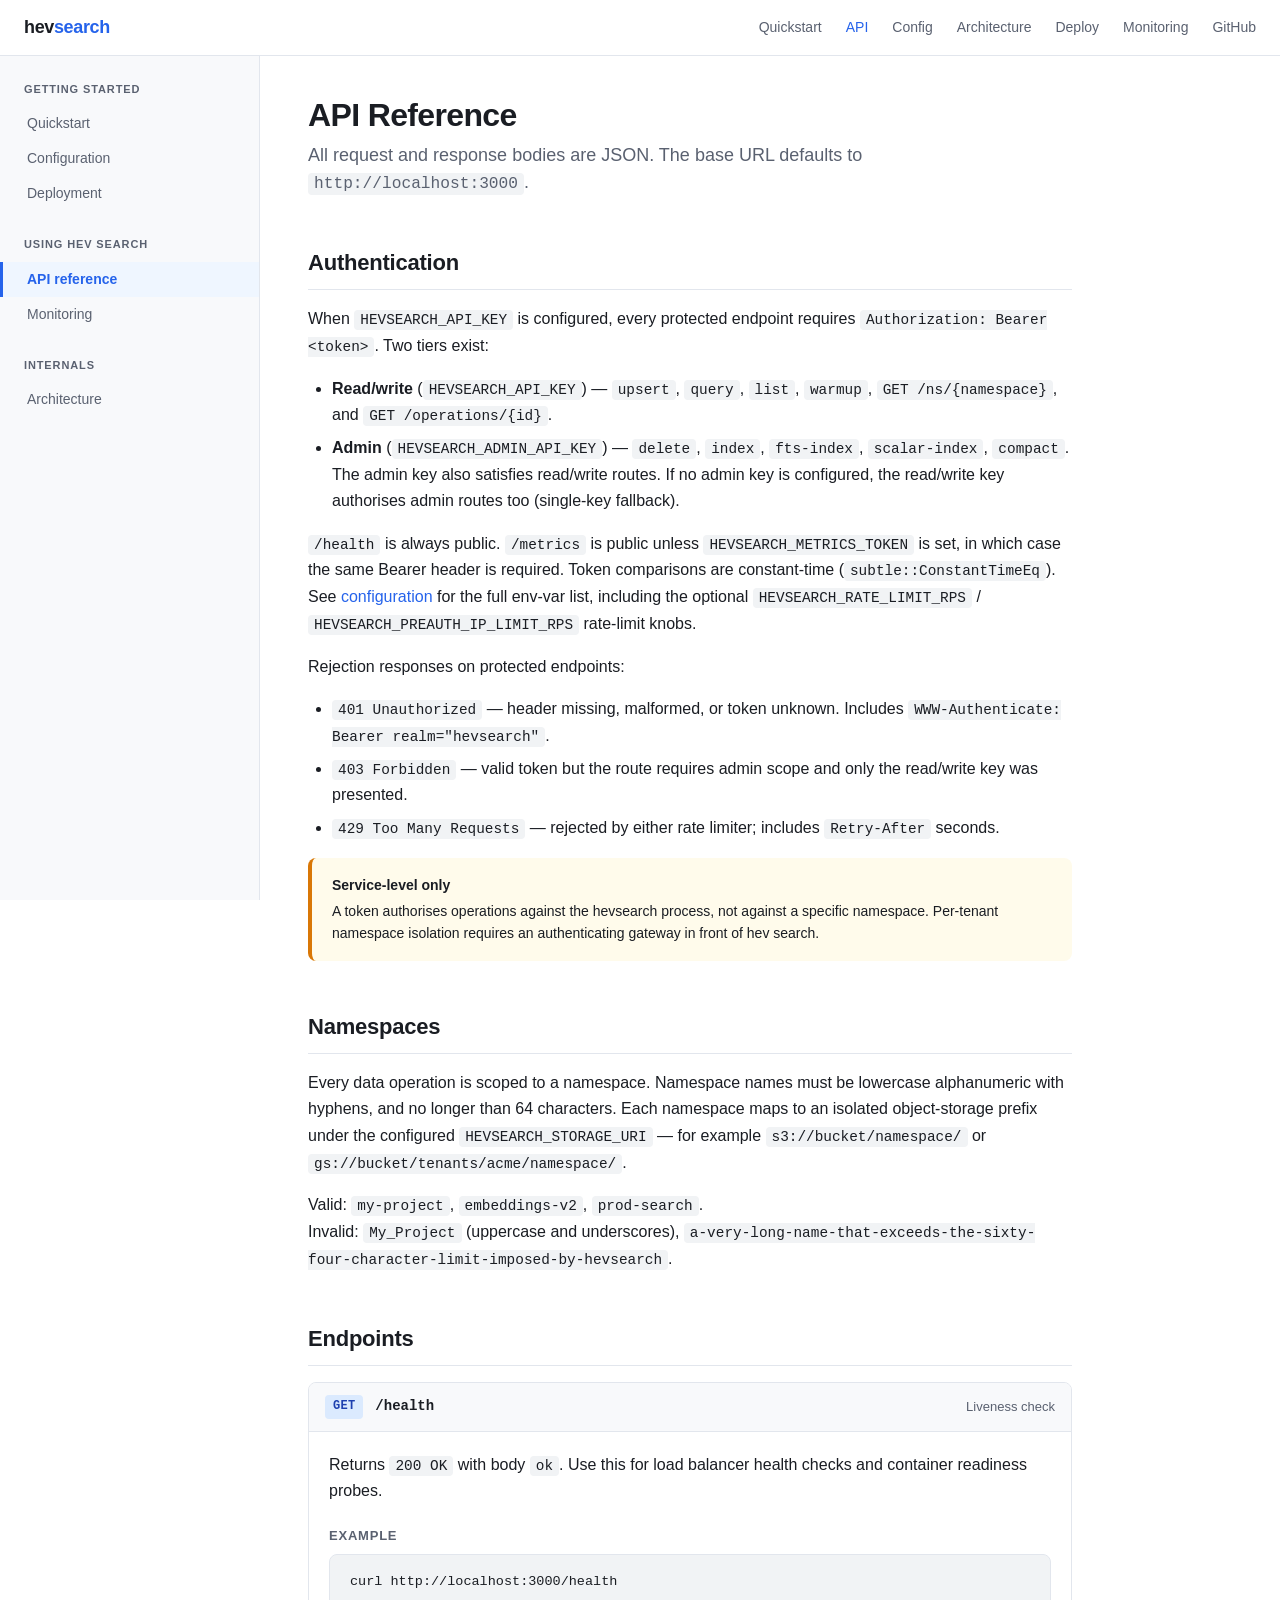
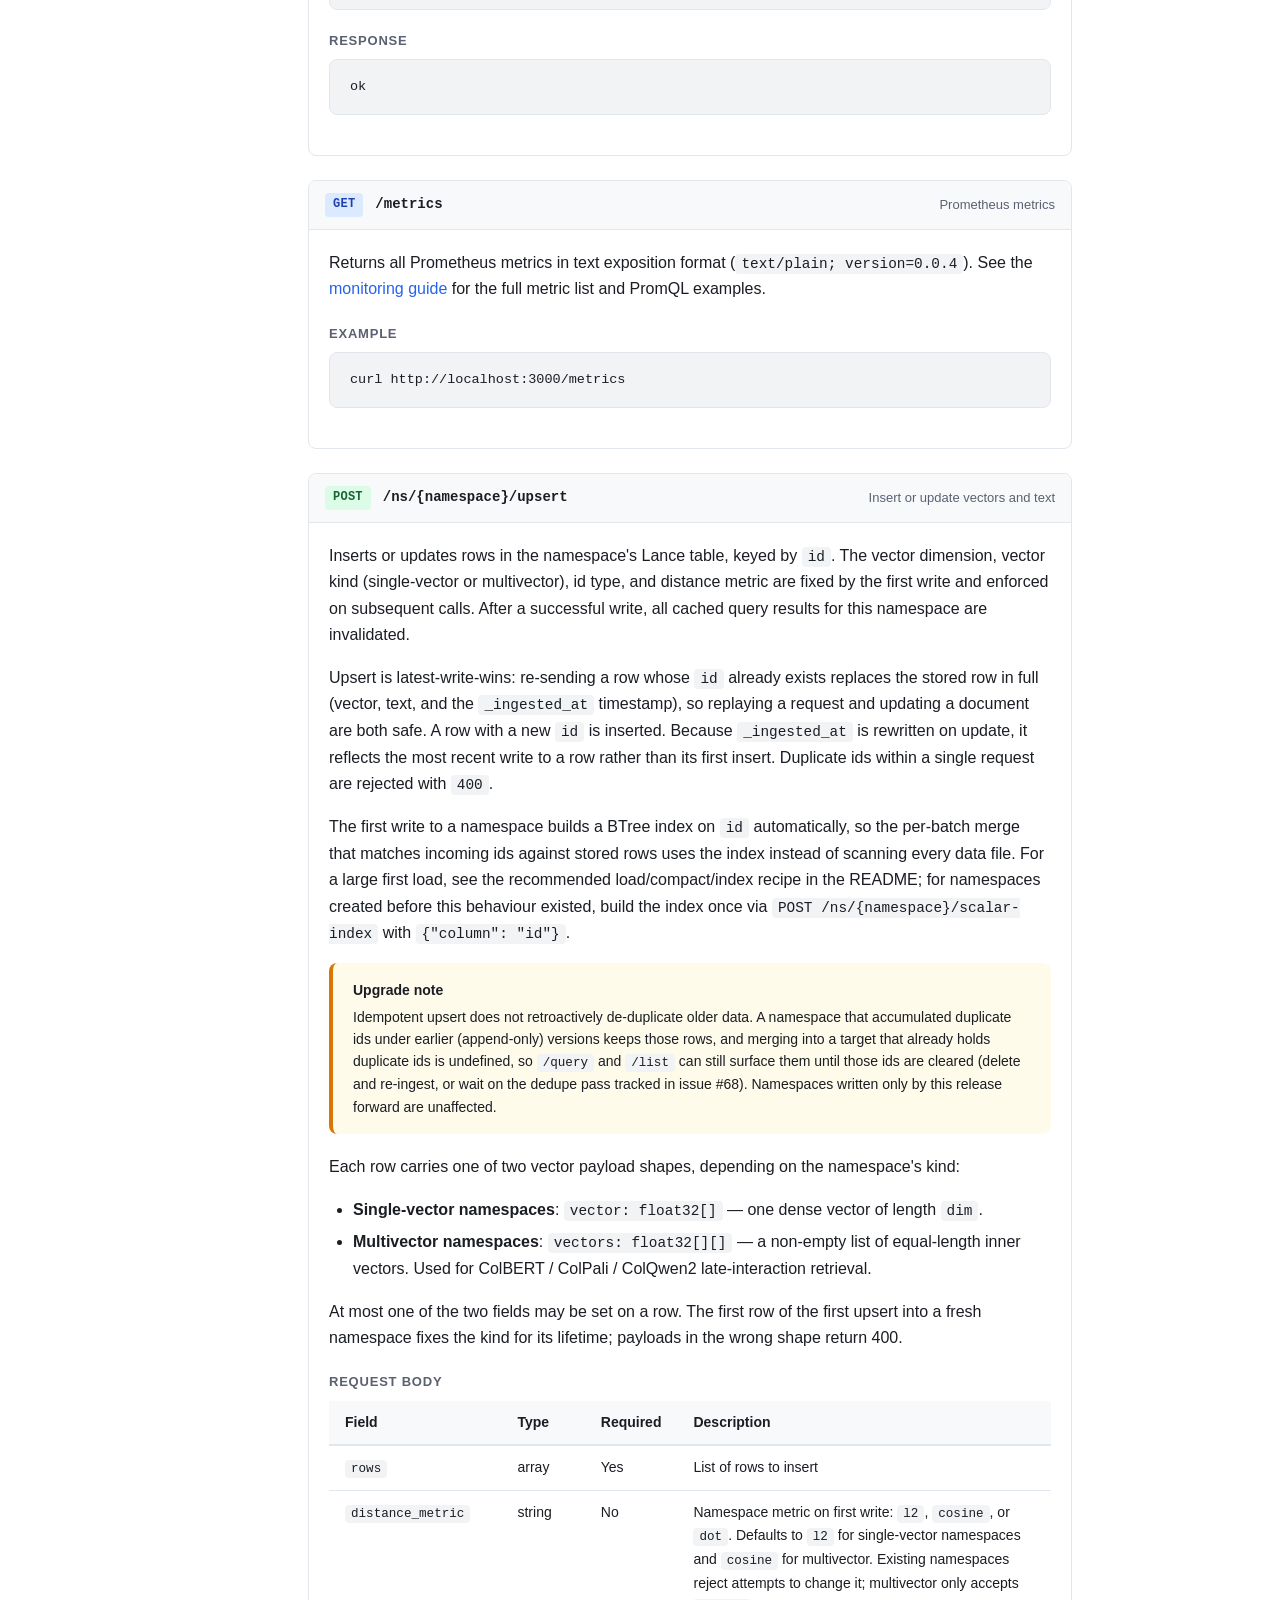
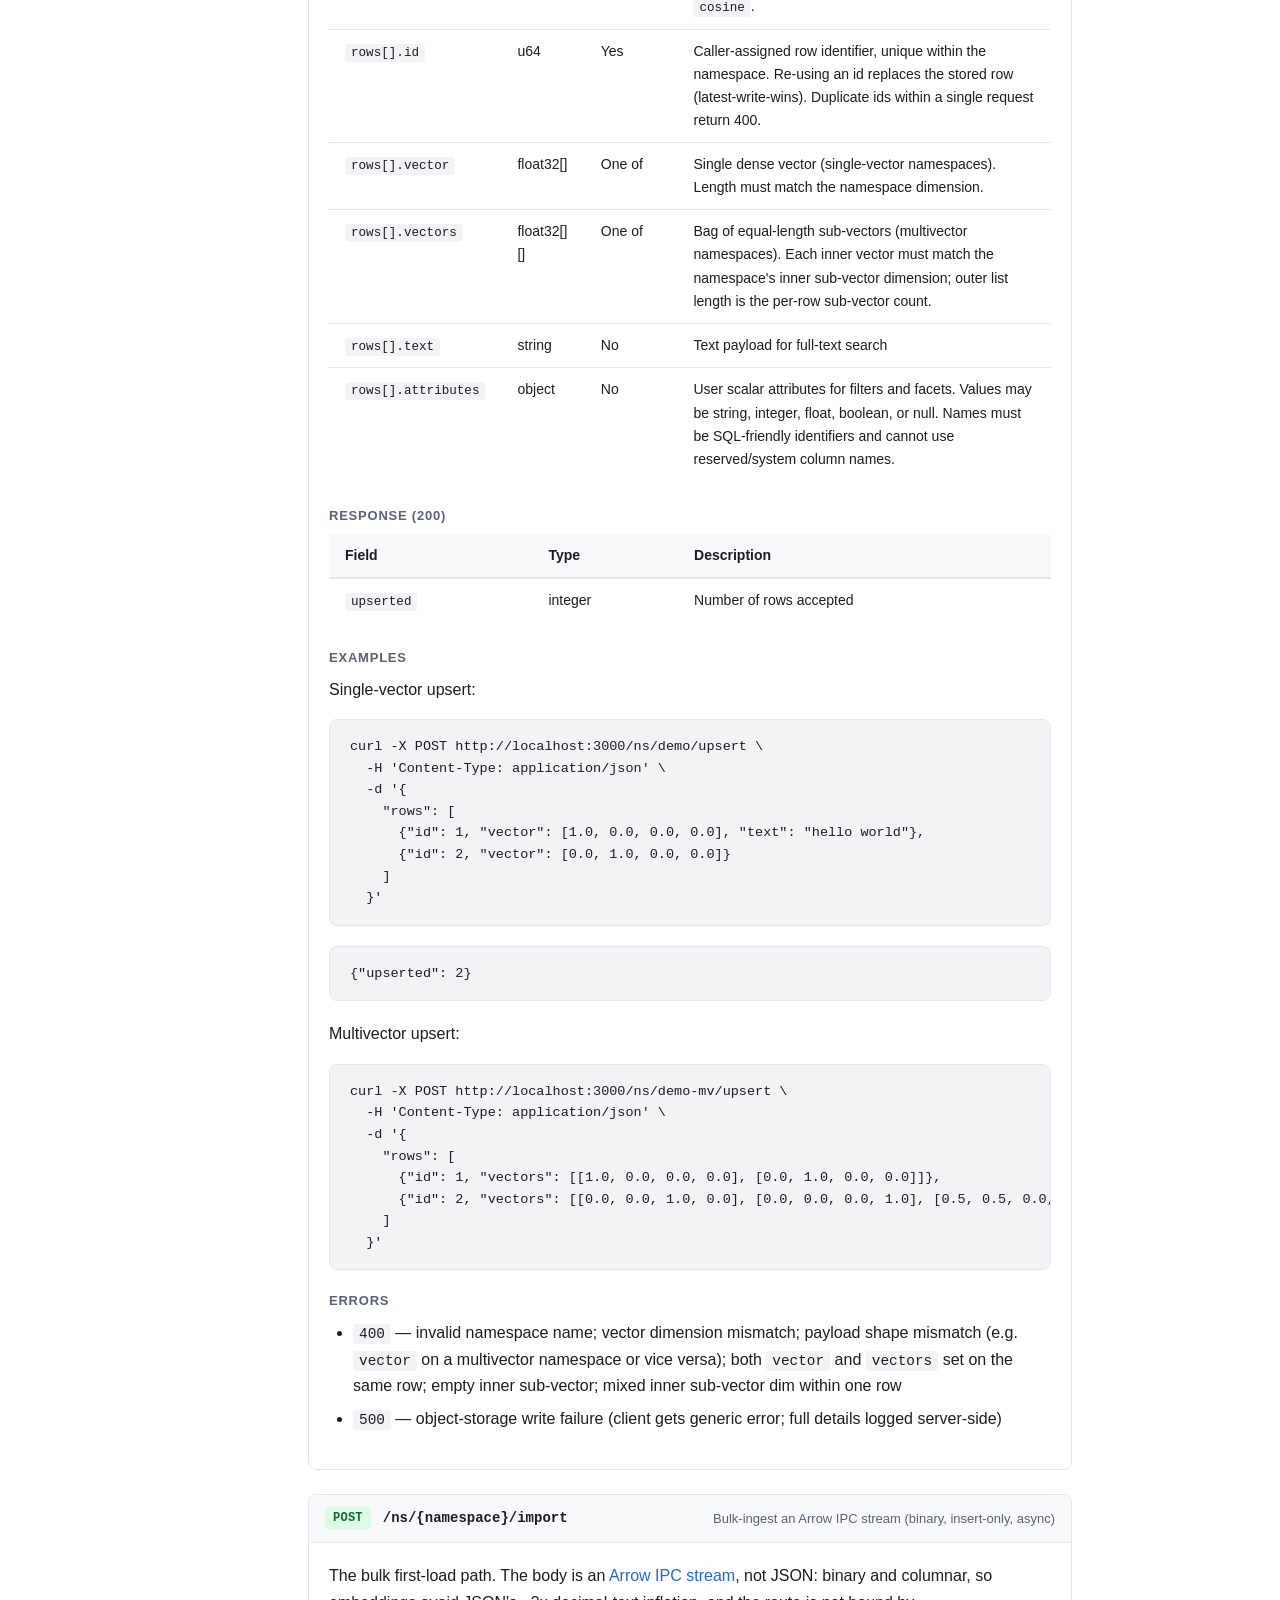
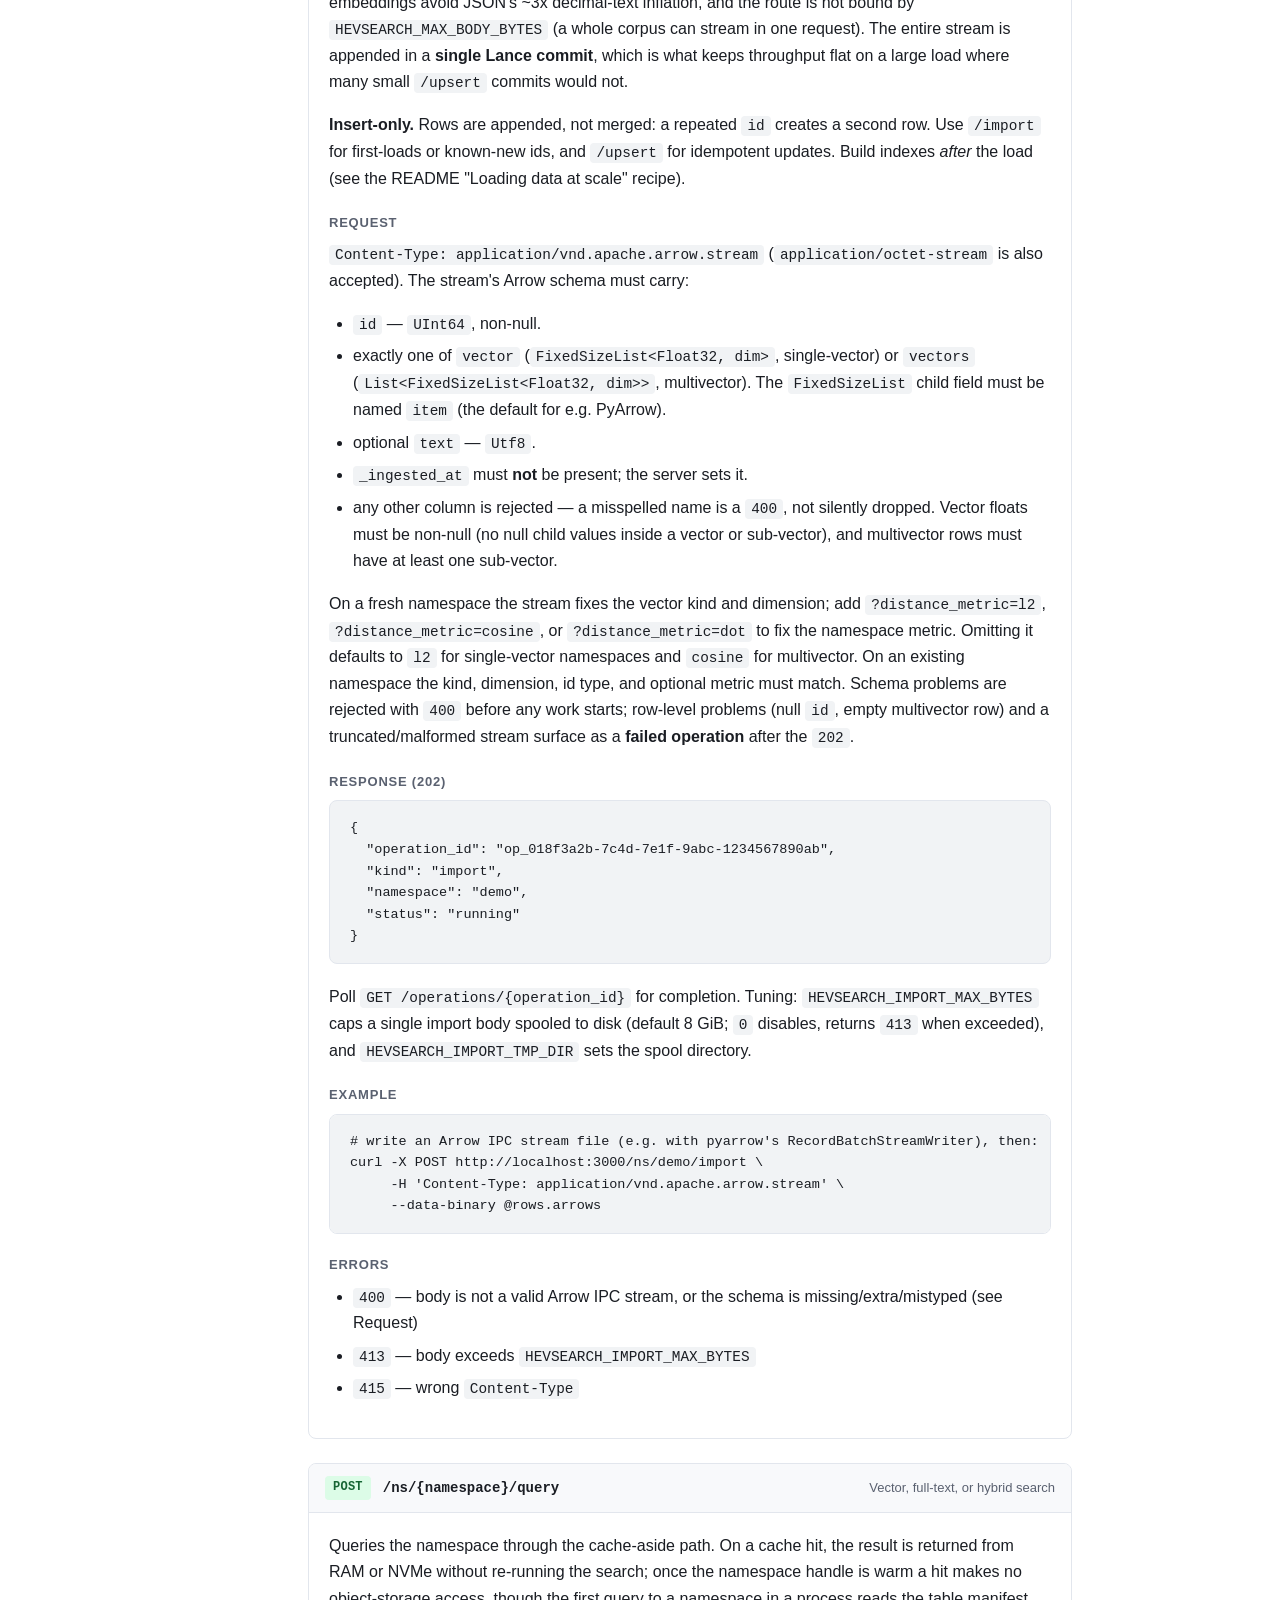
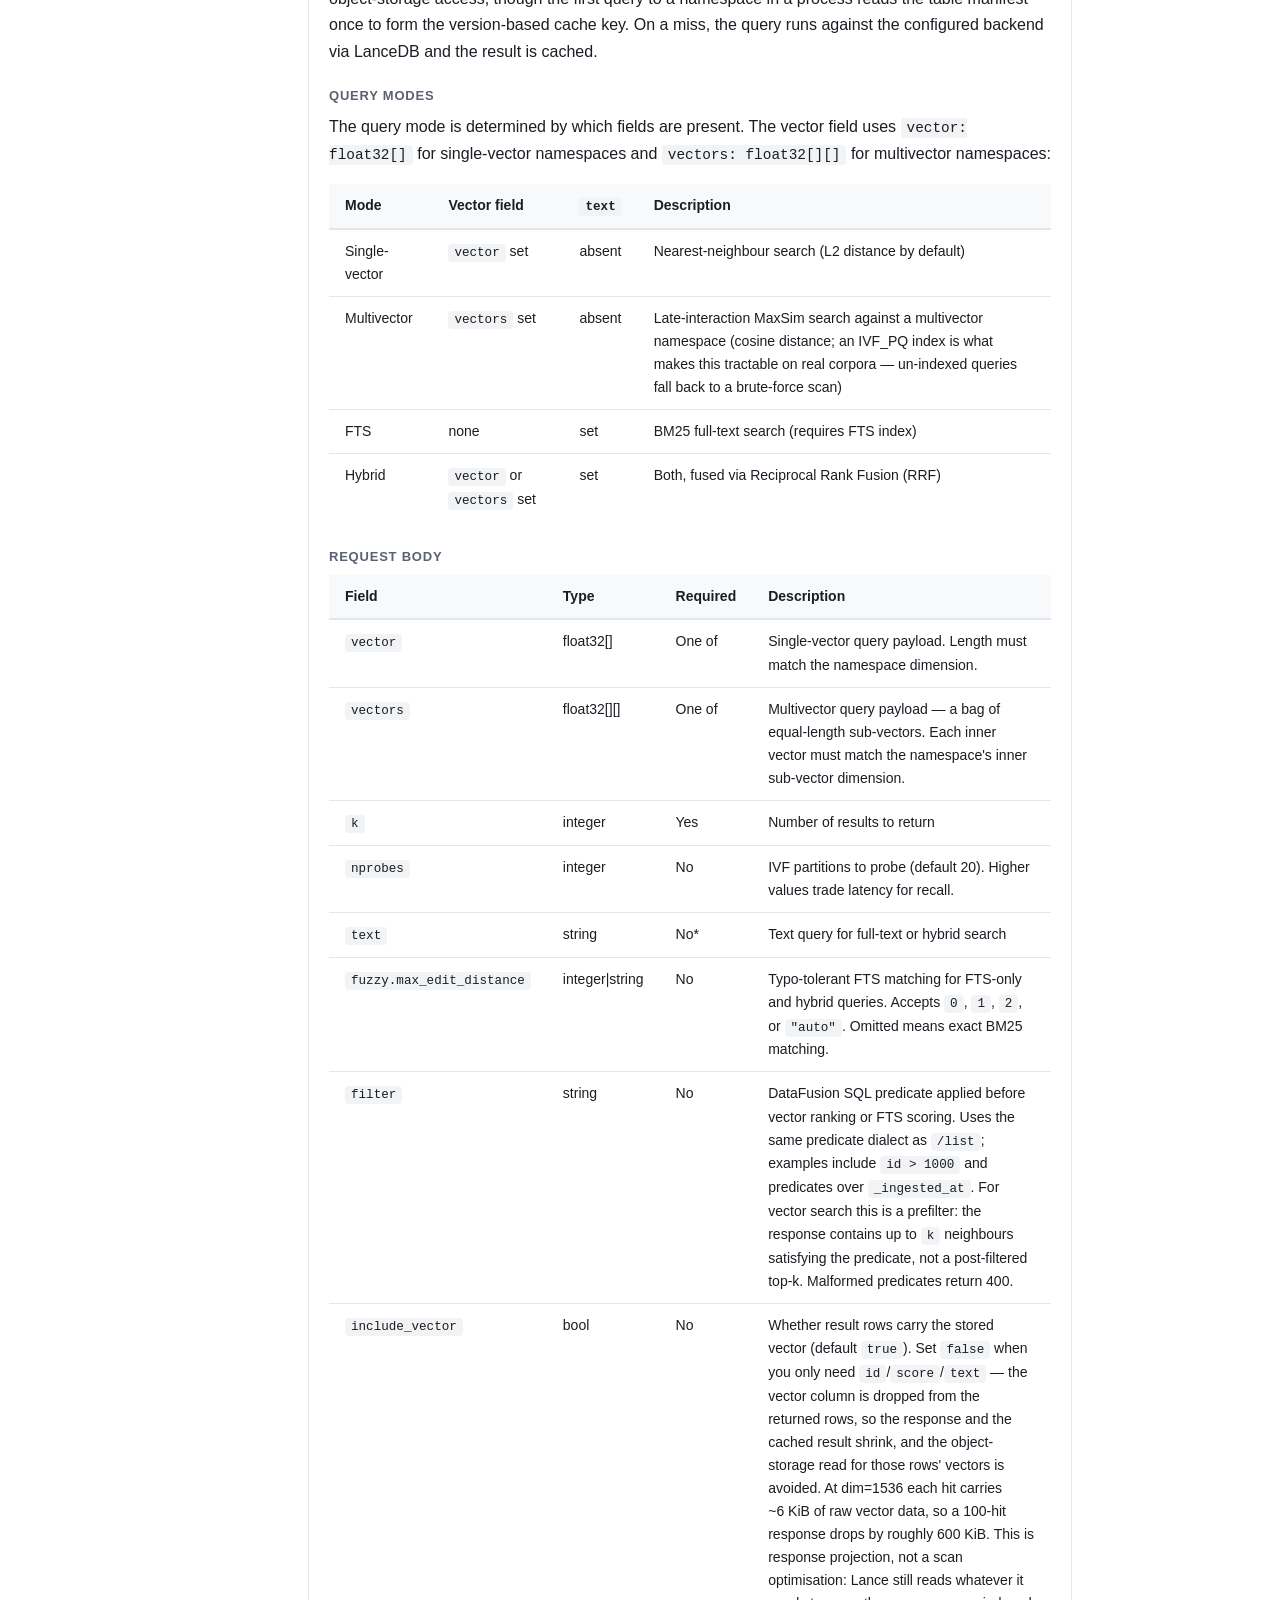
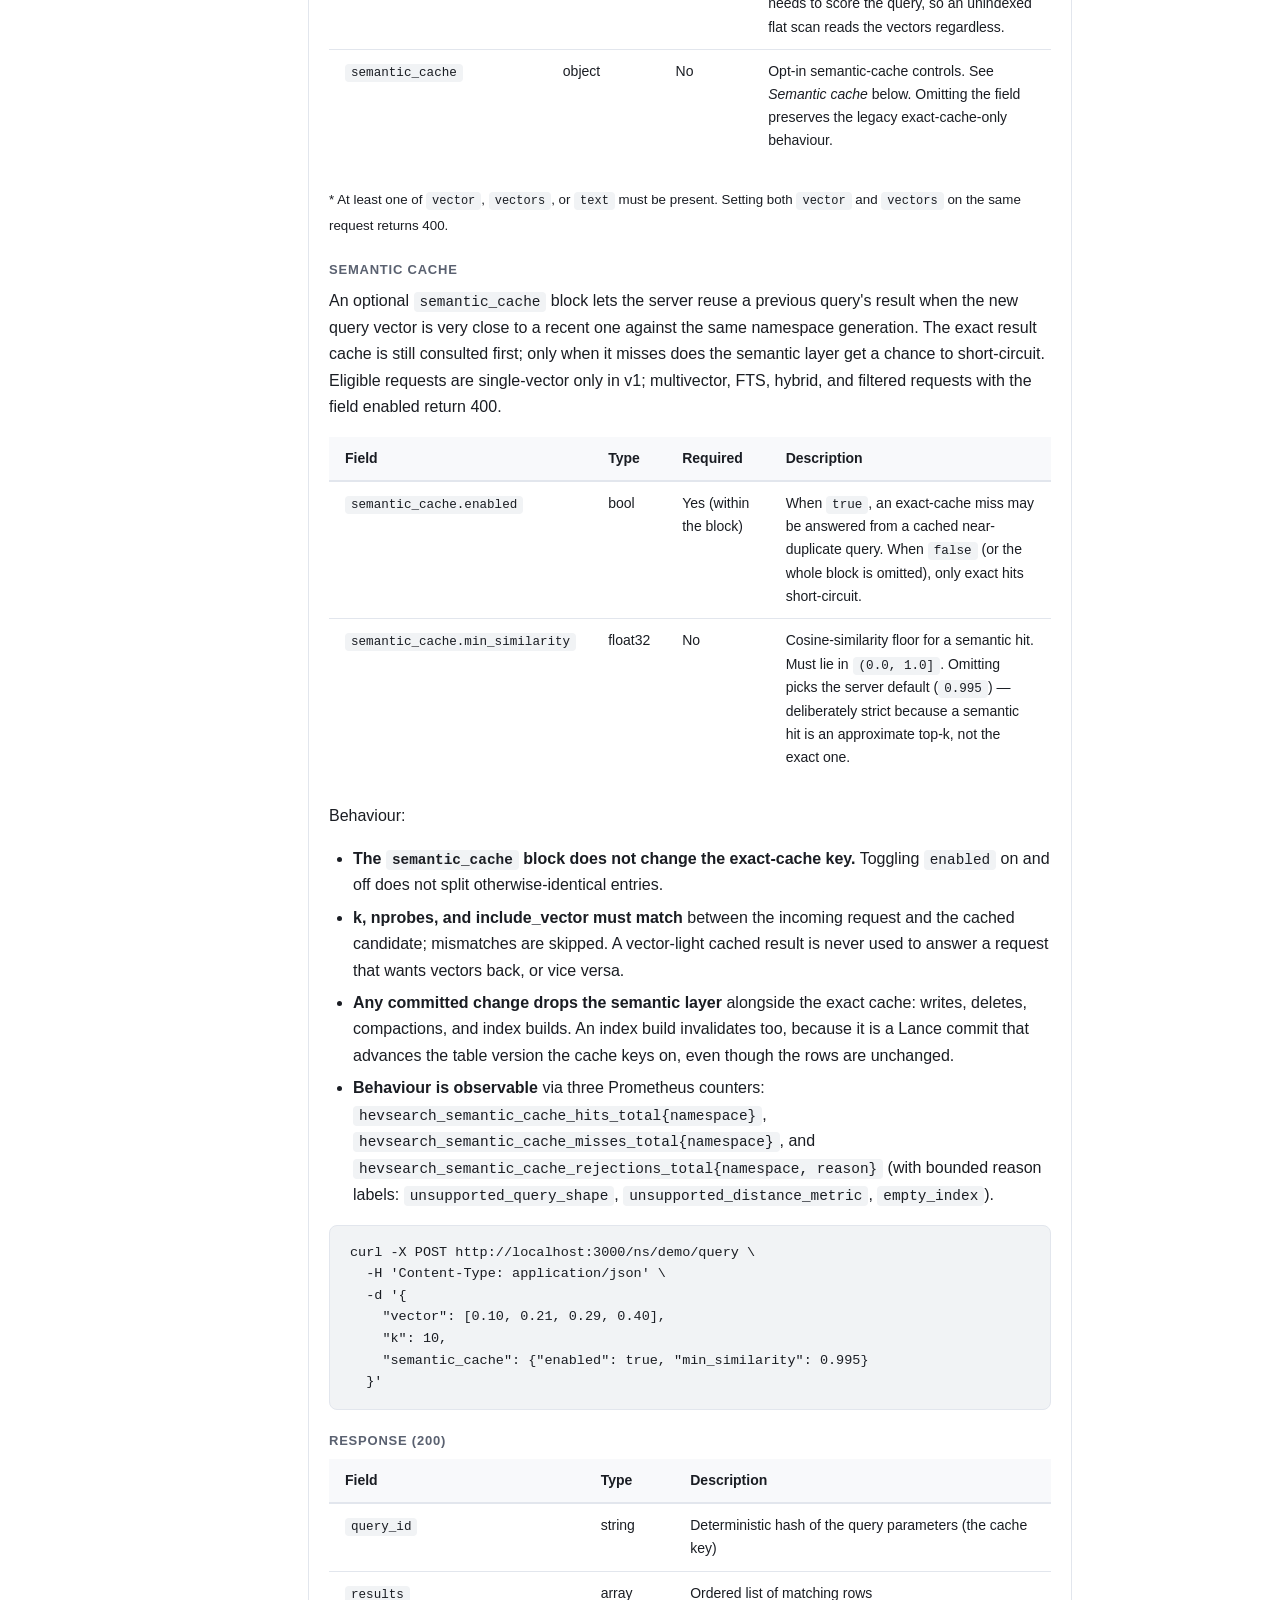
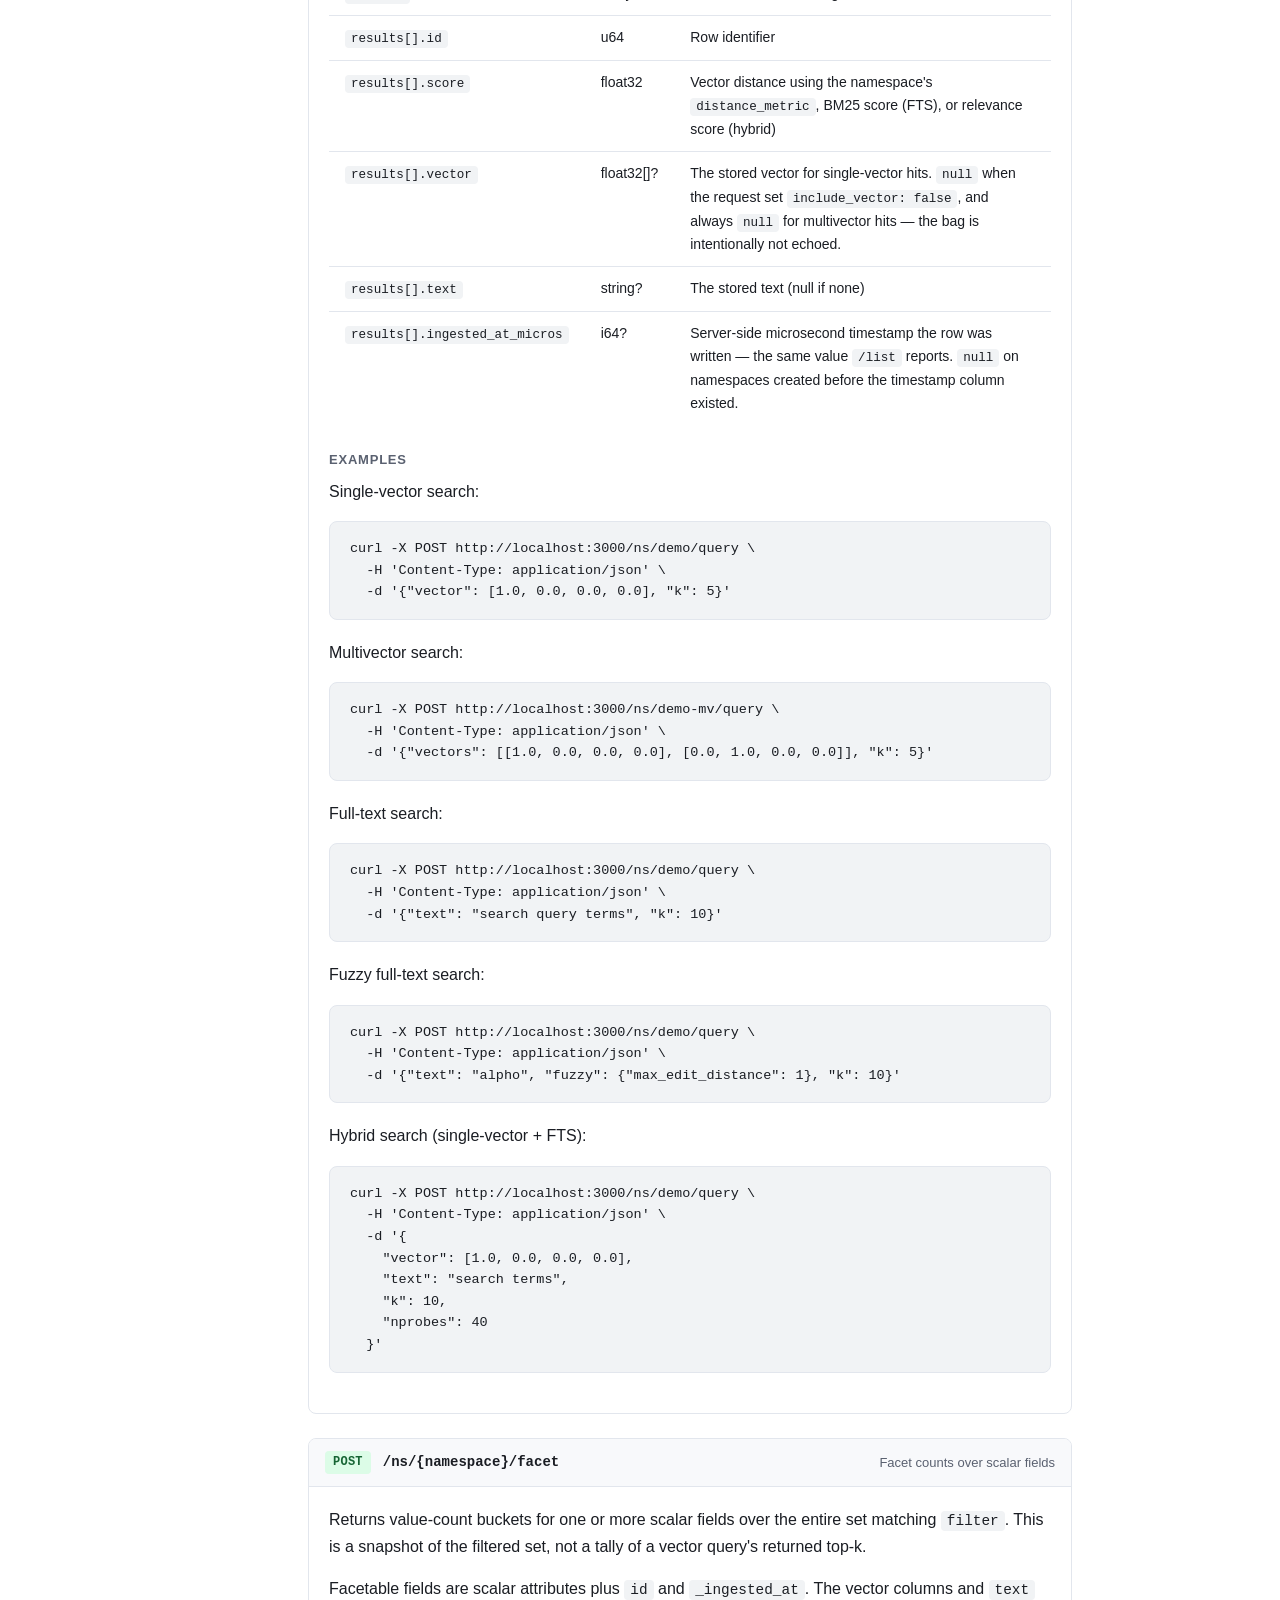
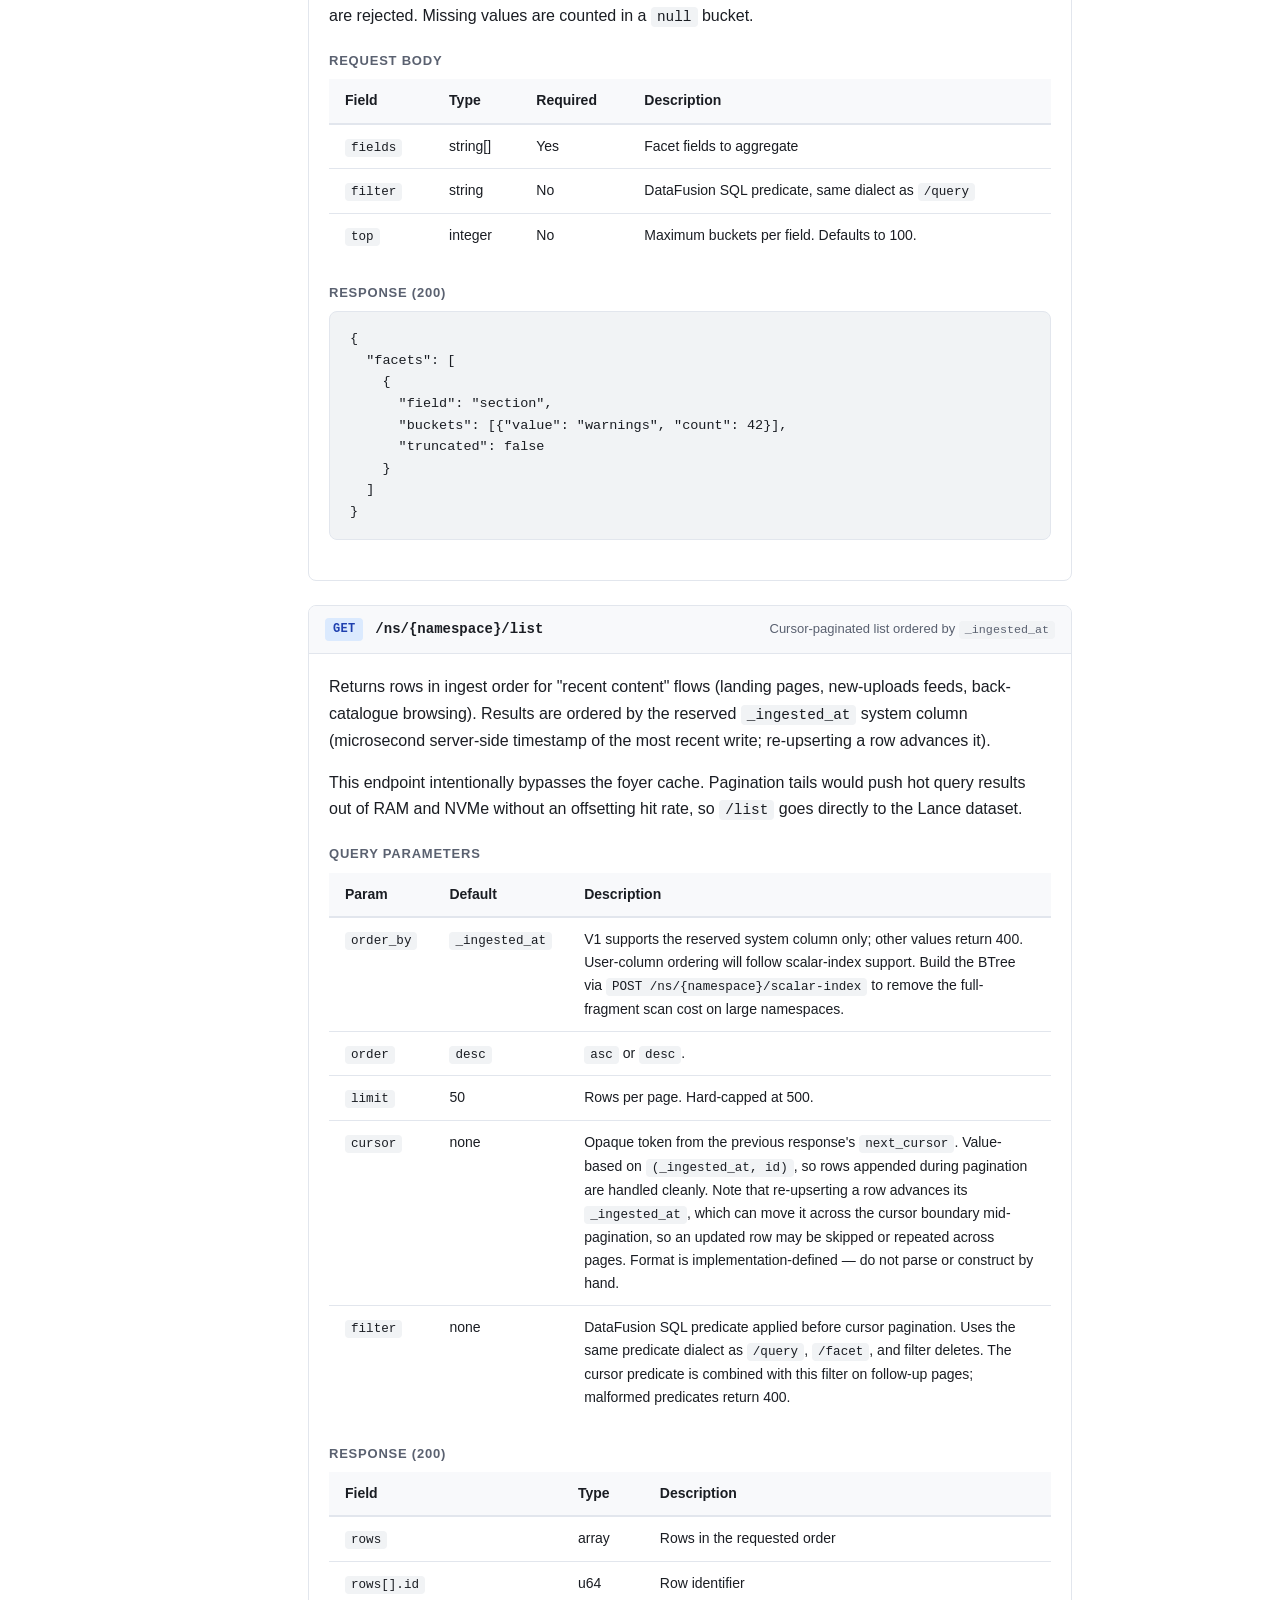
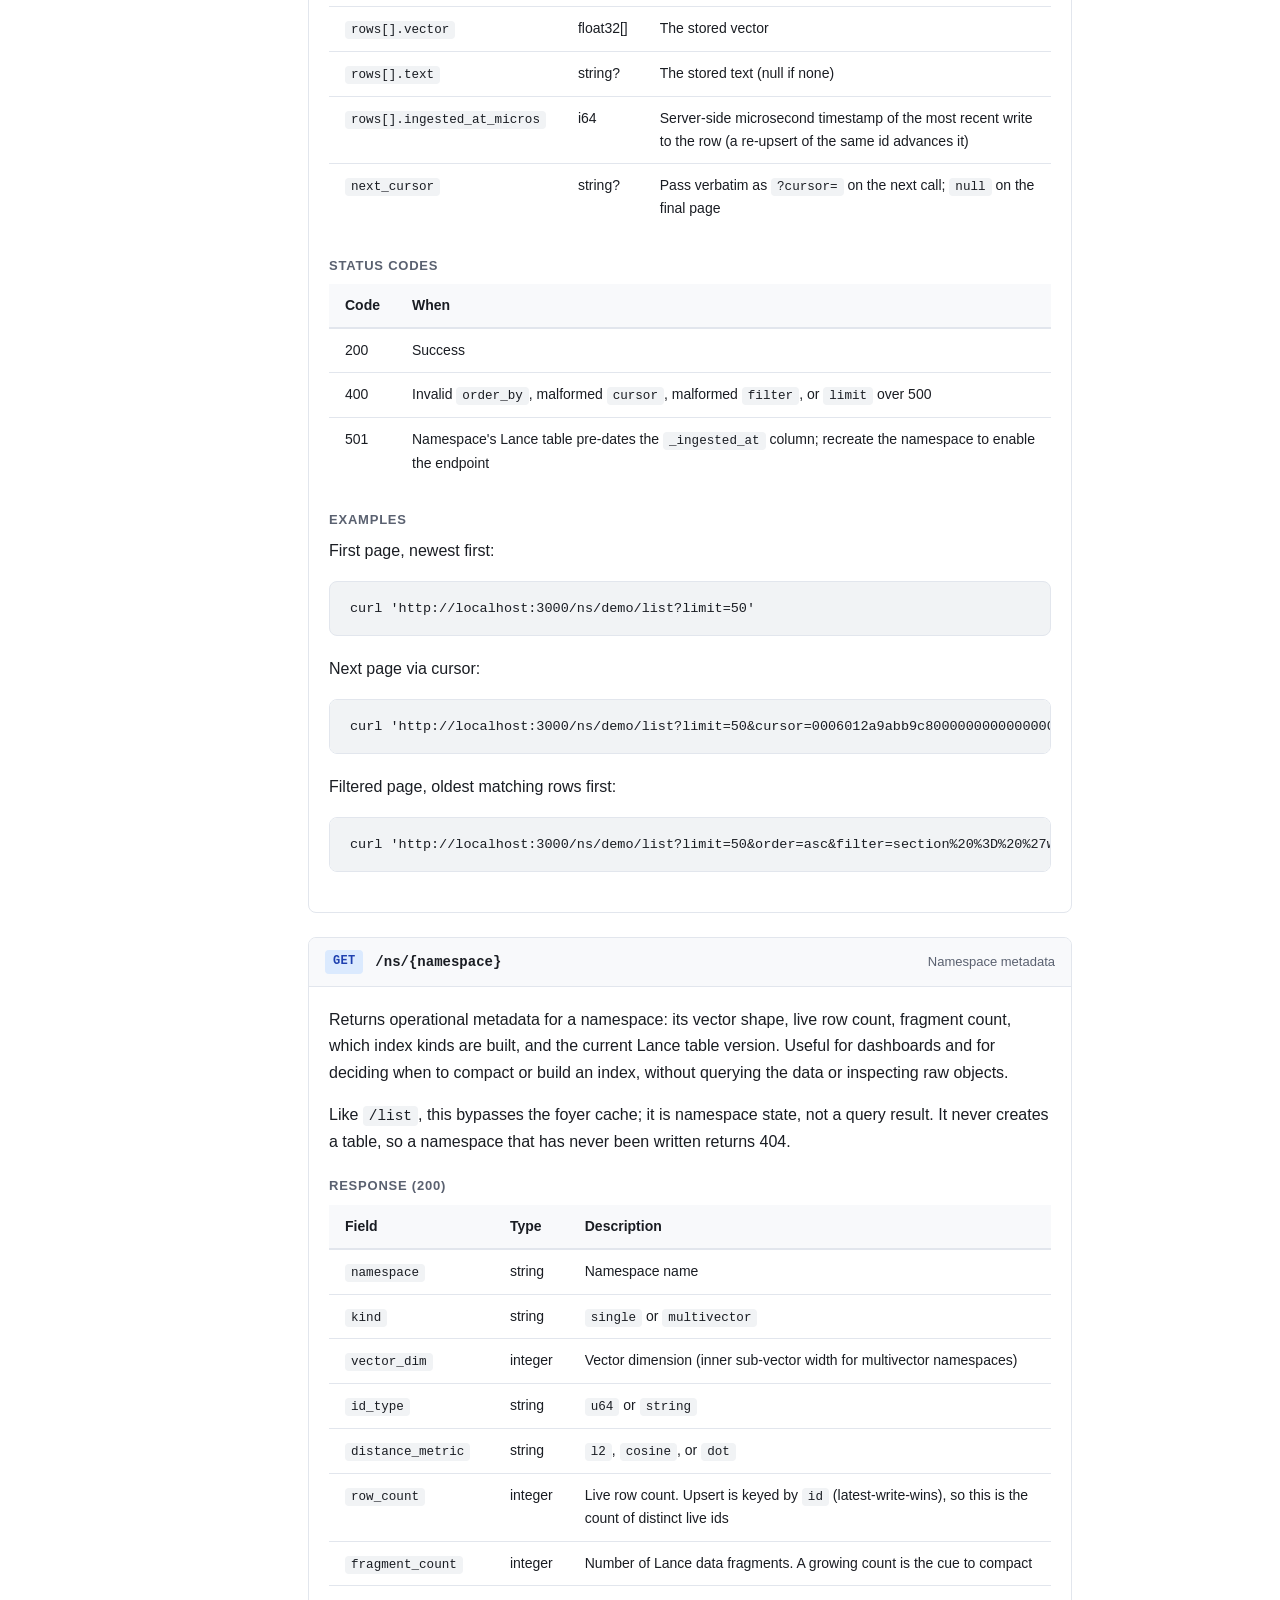
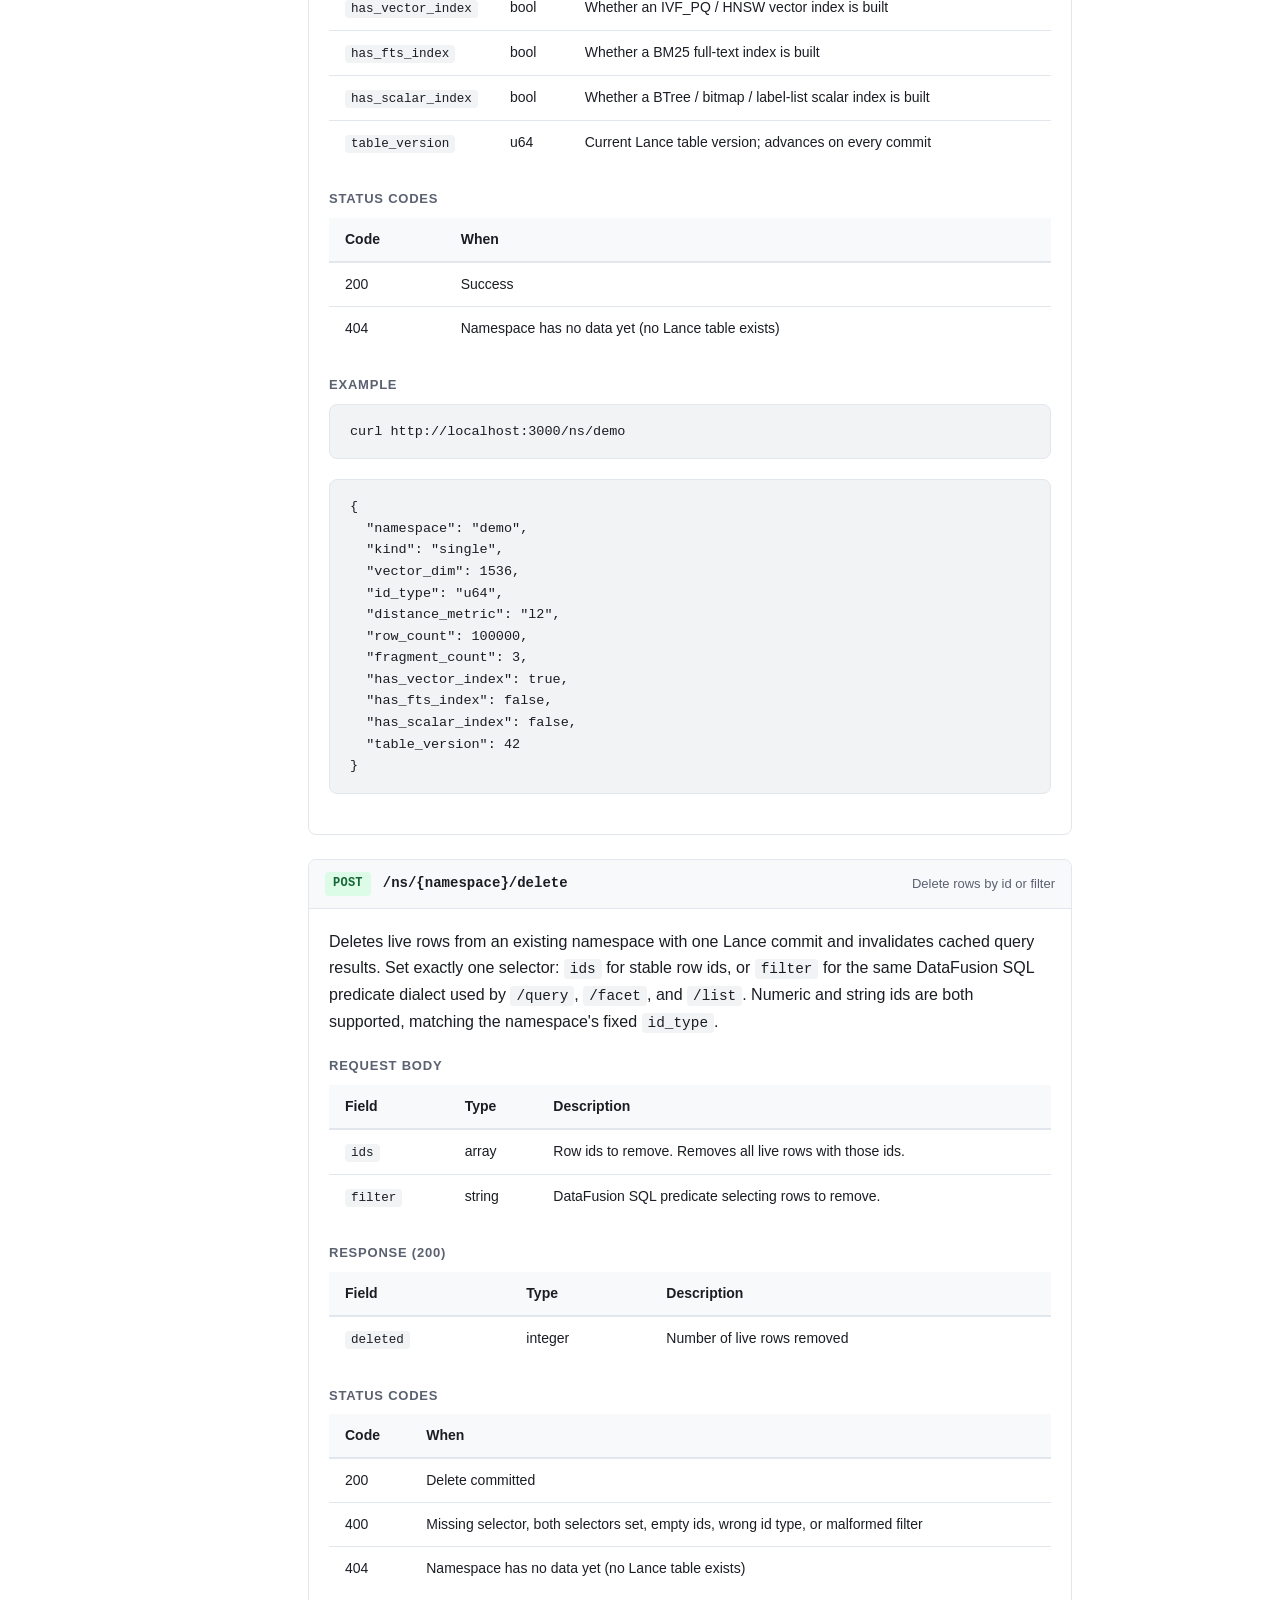
==== docs/api.html @ 212c41f8 "feat: per-row delete + distance-metric plumbing; enrich namespace info; add RFCs 0003-0007 Implement" ====
<!DOCTYPE html>
<html lang="en">
<head>
  <meta charset="utf-8">
  <meta name="viewport" content="width=device-width, initial-scale=1">
  <title>API Reference - hev search</title>
  <meta name="description" content="Complete REST API reference for hev search. All endpoints, request and response schemas, status codes, and curl examples.">
  <link rel="stylesheet" href="style.css">
</head>
<body>

<header class="site-header">
  <button class="menu-toggle" aria-label="Toggle sidebar">
    <svg width="20" height="20" fill="none" stroke="currentColor" stroke-width="2"><path d="M3 6h14M3 10h14M3 14h14"/></svg>
  </button>
  <a href="index.html" class="logo">hev<span>search</span></a>
  <nav>
    <a href="quickstart.html">Quickstart</a>
    <a href="api.html" class="active">API</a>
    <a href="configuration.html">Config</a>
    <a href="architecture.html">Architecture</a>
    <a href="deployment.html">Deploy</a>
    <a href="monitoring.html">Monitoring</a>
    <a href="https://github.com/gordonmurray/hevsearch">GitHub</a>
  </nav>
</header>

<div class="layout">
  <aside class="sidebar">
    <div class="sidebar-section">
      <h4>Getting started</h4>
      <a href="quickstart.html">Quickstart</a>
      <a href="configuration.html">Configuration</a>
      <a href="deployment.html">Deployment</a>
    </div>
    <div class="sidebar-section">
      <h4>Using hev search</h4>
      <a href="api.html" class="active">API reference</a>
      <a href="monitoring.html">Monitoring</a>
    </div>
    <div class="sidebar-section">
      <h4>Internals</h4>
      <a href="architecture.html">Architecture</a>
    </div>
  </aside>

  <main class="content">
    <h1>API Reference</h1>
    <p class="subtitle">All request and response bodies are JSON. The base URL defaults to <code>http://localhost:3000</code>.</p>

    <h2>Authentication</h2>
    <p>When <code>HEVSEARCH_API_KEY</code> is configured, every protected endpoint requires <code>Authorization: Bearer &lt;token&gt;</code>. Two tiers exist:</p>
    <ul>
      <li><strong>Read/write</strong> (<code>HEVSEARCH_API_KEY</code>) — <code>upsert</code>, <code>query</code>, <code>list</code>, <code>warmup</code>, <code>GET /ns/{namespace}</code>, and <code>GET /operations/{id}</code>.</li>
      <li><strong>Admin</strong> (<code>HEVSEARCH_ADMIN_API_KEY</code>) — <code>delete</code>, <code>index</code>, <code>fts-index</code>, <code>scalar-index</code>, <code>compact</code>. The admin key also satisfies read/write routes. If no admin key is configured, the read/write key authorises admin routes too (single-key fallback).</li>
    </ul>
    <p><code>/health</code> is always public. <code>/metrics</code> is public unless <code>HEVSEARCH_METRICS_TOKEN</code> is set, in which case the same Bearer header is required. Token comparisons are constant-time (<code>subtle::ConstantTimeEq</code>). See <a href="configuration.html#authentication">configuration</a> for the full env-var list, including the optional <code>HEVSEARCH_RATE_LIMIT_RPS</code> / <code>HEVSEARCH_PREAUTH_IP_LIMIT_RPS</code> rate-limit knobs.</p>
    <p>Rejection responses on protected endpoints:</p>
    <ul>
      <li><code>401 Unauthorized</code> — header missing, malformed, or token unknown. Includes <code>WWW-Authenticate: Bearer realm="hevsearch"</code>.</li>
      <li><code>403 Forbidden</code> — valid token but the route requires admin scope and only the read/write key was presented.</li>
      <li><code>429 Too Many Requests</code> — rejected by either rate limiter; includes <code>Retry-After</code> seconds.</li>
    </ul>
    <div class="callout callout-warning">
      <div class="callout-title">Service-level only</div>
      A token authorises operations against the hevsearch process, not against a specific namespace. Per-tenant namespace isolation requires an authenticating gateway in front of hev search.
    </div>

    <h2>Namespaces</h2>
    <p>Every data operation is scoped to a namespace. Namespace names must be lowercase alphanumeric with hyphens, and no longer than 64 characters. Each namespace maps to an isolated object-storage prefix under the configured <code>HEVSEARCH_STORAGE_URI</code> &mdash; for example <code>s3://bucket/namespace/</code> or <code>gs://bucket/tenants/acme/namespace/</code>.</p>
    <p>Valid: <code>my-project</code>, <code>embeddings-v2</code>, <code>prod-search</code>.<br>
    Invalid: <code>My_Project</code> (uppercase and underscores), <code>a-very-long-name-that-exceeds-the-sixty-four-character-limit-imposed-by-hevsearch</code>.</p>

    <h2>Endpoints</h2>

    <!-- GET /health -->
    <div class="endpoint">
      <div class="endpoint-header" aria-expanded="true">
        <span class="method method-get">GET</span>
        <span class="endpoint-path">/health</span>
        <span class="endpoint-desc">Liveness check</span>
      </div>
      <div class="endpoint-body">
        <p>Returns <code>200 OK</code> with body <code>ok</code>. Use this for load balancer health checks and container readiness probes.</p>
        <h4>Example</h4>
        <pre><code>curl http://localhost:3000/health</code></pre>
        <h4>Response</h4>
        <pre><code>ok</code></pre>
      </div>
    </div>

    <!-- GET /metrics -->
    <div class="endpoint">
      <div class="endpoint-header" aria-expanded="true">
        <span class="method method-get">GET</span>
        <span class="endpoint-path">/metrics</span>
        <span class="endpoint-desc">Prometheus metrics</span>
      </div>
      <div class="endpoint-body">
        <p>Returns all Prometheus metrics in text exposition format (<code>text/plain; version=0.0.4</code>). See the <a href="monitoring.html">monitoring guide</a> for the full metric list and PromQL examples.</p>
        <h4>Example</h4>
        <pre><code>curl http://localhost:3000/metrics</code></pre>
      </div>
    </div>

    <!-- POST /ns/{ns}/upsert -->
    <div class="endpoint">
      <div class="endpoint-header" aria-expanded="true">
        <span class="method method-post">POST</span>
        <span class="endpoint-path">/ns/{namespace}/upsert</span>
        <span class="endpoint-desc">Insert or update vectors and text</span>
      </div>
      <div class="endpoint-body">
        <p>Inserts or updates rows in the namespace's Lance table, keyed by <code>id</code>. The vector dimension, vector kind (single-vector or multivector), id type, and distance metric are fixed by the first write and enforced on subsequent calls. After a successful write, all cached query results for this namespace are invalidated.</p>
        <p>Upsert is latest-write-wins: re-sending a row whose <code>id</code> already exists replaces the stored row in full (vector, text, and the <code>_ingested_at</code> timestamp), so replaying a request and updating a document are both safe. A row with a new <code>id</code> is inserted. Because <code>_ingested_at</code> is rewritten on update, it reflects the most recent write to a row rather than its first insert. Duplicate ids within a single request are rejected with <code>400</code>.</p>
        <p>The first write to a namespace builds a BTree index on <code>id</code> automatically, so the per-batch merge that matches incoming ids against stored rows uses the index instead of scanning every data file. For a large first load, see the recommended load/compact/index recipe in the README; for namespaces created before this behaviour existed, build the index once via <code>POST /ns/{namespace}/scalar-index</code> with <code>{"column": "id"}</code>.</p>
        <div class="callout callout-warning">
          <div class="callout-title">Upgrade note</div>
          Idempotent upsert does not retroactively de-duplicate older data. A namespace that accumulated duplicate ids under earlier (append-only) versions keeps those rows, and merging into a target that already holds duplicate ids is undefined, so <code>/query</code> and <code>/list</code> can still surface them until those ids are cleared (delete and re-ingest, or wait on the dedupe pass tracked in issue #68). Namespaces written only by this release forward are unaffected.
        </div>

        <p>Each row carries one of two vector payload shapes, depending on the namespace's kind:</p>
        <ul>
          <li><strong>Single-vector namespaces</strong>: <code>vector: float32[]</code> — one dense vector of length <code>dim</code>.</li>
          <li><strong>Multivector namespaces</strong>: <code>vectors: float32[][]</code> — a non-empty list of equal-length inner vectors. Used for ColBERT / ColPali / ColQwen2 late-interaction retrieval.</li>
        </ul>
        <p>At most one of the two fields may be set on a row. The first row of the first upsert into a fresh namespace fixes the kind for its lifetime; payloads in the wrong shape return 400.</p>

        <h4>Request body</h4>
        <table>
          <thead><tr><th>Field</th><th>Type</th><th>Required</th><th>Description</th></tr></thead>
          <tbody>
            <tr><td><code>rows</code></td><td>array</td><td>Yes</td><td>List of rows to insert</td></tr>
            <tr><td><code>distance_metric</code></td><td>string</td><td>No</td><td>Namespace metric on first write: <code>l2</code>, <code>cosine</code>, or <code>dot</code>. Defaults to <code>l2</code> for single-vector namespaces and <code>cosine</code> for multivector. Existing namespaces reject attempts to change it; multivector only accepts <code>cosine</code>.</td></tr>
            <tr><td><code>rows[].id</code></td><td>u64</td><td>Yes</td><td>Caller-assigned row identifier, unique within the namespace. Re-using an id replaces the stored row (latest-write-wins). Duplicate ids within a single request return 400.</td></tr>
            <tr><td><code>rows[].vector</code></td><td>float32[]</td><td>One of</td><td>Single dense vector (single-vector namespaces). Length must match the namespace dimension.</td></tr>
            <tr><td><code>rows[].vectors</code></td><td>float32[][]</td><td>One of</td><td>Bag of equal-length sub-vectors (multivector namespaces). Each inner vector must match the namespace's inner sub-vector dimension; outer list length is the per-row sub-vector count.</td></tr>
            <tr><td><code>rows[].text</code></td><td>string</td><td>No</td><td>Text payload for full-text search</td></tr>
            <tr><td><code>rows[].attributes</code></td><td>object</td><td>No</td><td>User scalar attributes for filters and facets. Values may be string, integer, float, boolean, or null. Names must be SQL-friendly identifiers and cannot use reserved/system column names.</td></tr>
          </tbody>
        </table>

        <h4>Response (200)</h4>
        <table>
          <thead><tr><th>Field</th><th>Type</th><th>Description</th></tr></thead>
          <tbody>
            <tr><td><code>upserted</code></td><td>integer</td><td>Number of rows accepted</td></tr>
          </tbody>
        </table>

        <h4>Examples</h4>
        <p>Single-vector upsert:</p>
        <pre><code>curl -X POST http://localhost:3000/ns/demo/upsert \
  -H 'Content-Type: application/json' \
  -d '{
    "rows": [
      {"id": 1, "vector": [1.0, 0.0, 0.0, 0.0], "text": "hello world"},
      {"id": 2, "vector": [0.0, 1.0, 0.0, 0.0]}
    ]
  }'</code></pre>
        <pre><code>{"upserted": 2}</code></pre>

        <p>Multivector upsert:</p>
        <pre><code>curl -X POST http://localhost:3000/ns/demo-mv/upsert \
  -H 'Content-Type: application/json' \
  -d '{
    "rows": [
      {"id": 1, "vectors": [[1.0, 0.0, 0.0, 0.0], [0.0, 1.0, 0.0, 0.0]]},
      {"id": 2, "vectors": [[0.0, 0.0, 1.0, 0.0], [0.0, 0.0, 0.0, 1.0], [0.5, 0.5, 0.0, 0.0]]}
    ]
  }'</code></pre>

        <h4>Errors</h4>
        <ul>
          <li><code>400</code> — invalid namespace name; vector dimension mismatch; payload shape mismatch (e.g. <code>vector</code> on a multivector namespace or vice versa); both <code>vector</code> and <code>vectors</code> set on the same row; empty inner sub-vector; mixed inner sub-vector dim within one row</li>
          <li><code>500</code> — object-storage write failure (client gets generic error; full details logged server-side)</li>
        </ul>
      </div>
    </div>

    <!-- POST /ns/{ns}/import -->
    <div class="endpoint">
      <div class="endpoint-header" aria-expanded="true">
        <span class="method method-post">POST</span>
        <span class="endpoint-path">/ns/{namespace}/import</span>
        <span class="endpoint-desc">Bulk-ingest an Arrow IPC stream (binary, insert-only, async)</span>
      </div>
      <div class="endpoint-body">
        <p>The bulk first-load path. The body is an <a href="https://arrow.apache.org/docs/format/Columnar.html#ipc-streaming-format">Arrow IPC stream</a>, not JSON: binary and columnar, so embeddings avoid JSON's ~3x decimal-text inflation, and the route is not bound by <code>HEVSEARCH_MAX_BODY_BYTES</code> (a whole corpus can stream in one request). The entire stream is appended in a <strong>single Lance commit</strong>, which is what keeps throughput flat on a large load where many small <code>/upsert</code> commits would not.</p>
        <p><strong>Insert-only.</strong> Rows are appended, not merged: a repeated <code>id</code> creates a second row. Use <code>/import</code> for first-loads or known-new ids, and <code>/upsert</code> for idempotent updates. Build indexes <em>after</em> the load (see the README "Loading data at scale" recipe).</p>

        <h4>Request</h4>
        <p><code>Content-Type: application/vnd.apache.arrow.stream</code> (<code>application/octet-stream</code> is also accepted). The stream's Arrow schema must carry:</p>
        <ul>
          <li><code>id</code> — <code>UInt64</code>, non-null.</li>
          <li>exactly one of <code>vector</code> (<code>FixedSizeList&lt;Float32, dim&gt;</code>, single-vector) or <code>vectors</code> (<code>List&lt;FixedSizeList&lt;Float32, dim&gt;&gt;</code>, multivector). The <code>FixedSizeList</code> child field must be named <code>item</code> (the default for e.g. PyArrow).</li>
          <li>optional <code>text</code> — <code>Utf8</code>.</li>
          <li><code>_ingested_at</code> must <strong>not</strong> be present; the server sets it.</li>
          <li>any other column is rejected — a misspelled name is a <code>400</code>, not silently dropped. Vector floats must be non-null (no null child values inside a vector or sub-vector), and multivector rows must have at least one sub-vector.</li>
        </ul>
        <p>On a fresh namespace the stream fixes the vector kind and dimension; add <code>?distance_metric=l2</code>, <code>?distance_metric=cosine</code>, or <code>?distance_metric=dot</code> to fix the namespace metric. Omitting it defaults to <code>l2</code> for single-vector namespaces and <code>cosine</code> for multivector. On an existing namespace the kind, dimension, id type, and optional metric must match. Schema problems are rejected with <code>400</code> before any work starts; row-level problems (null <code>id</code>, empty multivector row) and a truncated/malformed stream surface as a <strong>failed operation</strong> after the <code>202</code>.</p>

        <h4>Response (202)</h4>
        <pre><code>{
  "operation_id": "op_018f3a2b-7c4d-7e1f-9abc-1234567890ab",
  "kind": "import",
  "namespace": "demo",
  "status": "running"
}</code></pre>
        <p>Poll <code>GET /operations/{operation_id}</code> for completion. Tuning: <code>HEVSEARCH_IMPORT_MAX_BYTES</code> caps a single import body spooled to disk (default 8 GiB; <code>0</code> disables, returns <code>413</code> when exceeded), and <code>HEVSEARCH_IMPORT_TMP_DIR</code> sets the spool directory.</p>

        <h4>Example</h4>
        <pre><code># write an Arrow IPC stream file (e.g. with pyarrow's RecordBatchStreamWriter), then:
curl -X POST http://localhost:3000/ns/demo/import \
     -H 'Content-Type: application/vnd.apache.arrow.stream' \
     --data-binary @rows.arrows</code></pre>

        <h4>Errors</h4>
        <ul>
          <li><code>400</code> — body is not a valid Arrow IPC stream, or the schema is missing/extra/mistyped (see Request)</li>
          <li><code>413</code> — body exceeds <code>HEVSEARCH_IMPORT_MAX_BYTES</code></li>
          <li><code>415</code> — wrong <code>Content-Type</code></li>
        </ul>
      </div>
    </div>

    <!-- POST /ns/{ns}/query -->
    <div class="endpoint">
      <div class="endpoint-header" aria-expanded="true">
        <span class="method method-post">POST</span>
        <span class="endpoint-path">/ns/{namespace}/query</span>
        <span class="endpoint-desc">Vector, full-text, or hybrid search</span>
      </div>
      <div class="endpoint-body">
        <p>Queries the namespace through the cache-aside path. On a cache hit, the result is returned from RAM or NVMe without re-running the search; once the namespace handle is warm a hit makes no object-storage access, though the first query to a namespace in a process reads the table manifest once to form the version-based cache key. On a miss, the query runs against the configured backend via LanceDB and the result is cached.</p>

        <h4>Query modes</h4>
        <p>The query mode is determined by which fields are present. The vector field uses <code>vector: float32[]</code> for single-vector namespaces and <code>vectors: float32[][]</code> for multivector namespaces:</p>
        <table>
          <thead><tr><th>Mode</th><th>Vector field</th><th><code>text</code></th><th>Description</th></tr></thead>
          <tbody>
            <tr><td>Single-vector</td><td><code>vector</code> set</td><td>absent</td><td>Nearest-neighbour search (L2 distance by default)</td></tr>
            <tr><td>Multivector</td><td><code>vectors</code> set</td><td>absent</td><td>Late-interaction MaxSim search against a multivector namespace (cosine distance; an IVF_PQ index is what makes this tractable on real corpora — un-indexed queries fall back to a brute-force scan)</td></tr>
            <tr><td>FTS</td><td>none</td><td>set</td><td>BM25 full-text search (requires FTS index)</td></tr>
            <tr><td>Hybrid</td><td><code>vector</code> or <code>vectors</code> set</td><td>set</td><td>Both, fused via Reciprocal Rank Fusion (RRF)</td></tr>
          </tbody>
        </table>

        <h4>Request body</h4>
        <table>
          <thead><tr><th>Field</th><th>Type</th><th>Required</th><th>Description</th></tr></thead>
          <tbody>
            <tr><td><code>vector</code></td><td>float32[]</td><td>One of</td><td>Single-vector query payload. Length must match the namespace dimension.</td></tr>
            <tr><td><code>vectors</code></td><td>float32[][]</td><td>One of</td><td>Multivector query payload — a bag of equal-length sub-vectors. Each inner vector must match the namespace's inner sub-vector dimension.</td></tr>
            <tr><td><code>k</code></td><td>integer</td><td>Yes</td><td>Number of results to return</td></tr>
            <tr><td><code>nprobes</code></td><td>integer</td><td>No</td><td>IVF partitions to probe (default 20). Higher values trade latency for recall.</td></tr>
            <tr><td><code>text</code></td><td>string</td><td>No*</td><td>Text query for full-text or hybrid search</td></tr>
            <tr><td><code>fuzzy.max_edit_distance</code></td><td>integer|string</td><td>No</td><td>Typo-tolerant FTS matching for FTS-only and hybrid queries. Accepts <code>0</code>, <code>1</code>, <code>2</code>, or <code>"auto"</code>. Omitted means exact BM25 matching.</td></tr>
            <tr><td><code>filter</code></td><td>string</td><td>No</td><td>DataFusion SQL predicate applied before vector ranking or FTS scoring. Uses the same predicate dialect as <code>/list</code>; examples include <code>id &gt; 1000</code> and predicates over <code>_ingested_at</code>. For vector search this is a prefilter: the response contains up to <code>k</code> neighbours satisfying the predicate, not a post-filtered top-k. Malformed predicates return 400.</td></tr>
            <tr><td><code>include_vector</code></td><td>bool</td><td>No</td><td>Whether result rows carry the stored vector (default <code>true</code>). Set <code>false</code> when you only need <code>id</code>/<code>score</code>/<code>text</code> — the vector column is dropped from the returned rows, so the response and the cached result shrink, and the object-storage read for those rows' vectors is avoided. At dim=1536 each hit carries ~6&nbsp;KiB of raw vector data, so a 100-hit response drops by roughly 600&nbsp;KiB. This is response projection, not a scan optimisation: Lance still reads whatever it needs to score the query, so an unindexed flat scan reads the vectors regardless.</td></tr>
            <tr><td><code>semantic_cache</code></td><td>object</td><td>No</td><td>Opt-in semantic-cache controls. See <em>Semantic cache</em> below. Omitting the field preserves the legacy exact-cache-only behaviour.</td></tr>
          </tbody>
        </table>
        <p><small>* At least one of <code>vector</code>, <code>vectors</code>, or <code>text</code> must be present. Setting both <code>vector</code> and <code>vectors</code> on the same request returns 400.</small></p>

        <h4>Semantic cache</h4>
        <p>An optional <code>semantic_cache</code> block lets the server reuse a previous query's result when the new query vector is very close to a recent one against the same namespace generation. The exact result cache is still consulted first; only when it misses does the semantic layer get a chance to short-circuit. Eligible requests are single-vector only in v1; multivector, FTS, hybrid, and filtered requests with the field enabled return 400.</p>
        <table>
          <thead><tr><th>Field</th><th>Type</th><th>Required</th><th>Description</th></tr></thead>
          <tbody>
            <tr><td><code>semantic_cache.enabled</code></td><td>bool</td><td>Yes (within the block)</td><td>When <code>true</code>, an exact-cache miss may be answered from a cached near-duplicate query. When <code>false</code> (or the whole block is omitted), only exact hits short-circuit.</td></tr>
            <tr><td><code>semantic_cache.min_similarity</code></td><td>float32</td><td>No</td><td>Cosine-similarity floor for a semantic hit. Must lie in <code>(0.0, 1.0]</code>. Omitting picks the server default (<code>0.995</code>) — deliberately strict because a semantic hit is an approximate top-k, not the exact one.</td></tr>
          </tbody>
        </table>
        <p>Behaviour:</p>
        <ul>
          <li><strong>The <code>semantic_cache</code> block does not change the exact-cache key.</strong> Toggling <code>enabled</code> on and off does not split otherwise-identical entries.</li>
          <li><strong>k, nprobes, and include_vector must match</strong> between the incoming request and the cached candidate; mismatches are skipped. A vector-light cached result is never used to answer a request that wants vectors back, or vice versa.</li>
          <li><strong>Any committed change drops the semantic layer</strong> alongside the exact cache: writes, deletes, compactions, and index builds. An index build invalidates too, because it is a Lance commit that advances the table version the cache keys on, even though the rows are unchanged.</li>
          <li><strong>Behaviour is observable</strong> via three Prometheus counters: <code>hevsearch_semantic_cache_hits_total{namespace}</code>, <code>hevsearch_semantic_cache_misses_total{namespace}</code>, and <code>hevsearch_semantic_cache_rejections_total{namespace, reason}</code> (with bounded reason labels: <code>unsupported_query_shape</code>, <code>unsupported_distance_metric</code>, <code>empty_index</code>).</li>
        </ul>
        <pre><code>curl -X POST http://localhost:3000/ns/demo/query \
  -H 'Content-Type: application/json' \
  -d '{
    "vector": [0.10, 0.21, 0.29, 0.40],
    "k": 10,
    "semantic_cache": {"enabled": true, "min_similarity": 0.995}
  }'</code></pre>

        <h4>Response (200)</h4>
        <table>
          <thead><tr><th>Field</th><th>Type</th><th>Description</th></tr></thead>
          <tbody>
            <tr><td><code>query_id</code></td><td>string</td><td>Deterministic hash of the query parameters (the cache key)</td></tr>
            <tr><td><code>results</code></td><td>array</td><td>Ordered list of matching rows</td></tr>
            <tr><td><code>results[].id</code></td><td>u64</td><td>Row identifier</td></tr>
            <tr><td><code>results[].score</code></td><td>float32</td><td>Vector distance using the namespace's <code>distance_metric</code>, BM25 score (FTS), or relevance score (hybrid)</td></tr>
            <tr><td><code>results[].vector</code></td><td>float32[]?</td><td>The stored vector for single-vector hits. <code>null</code> when the request set <code>include_vector: false</code>, and always <code>null</code> for multivector hits — the bag is intentionally not echoed.</td></tr>
            <tr><td><code>results[].text</code></td><td>string?</td><td>The stored text (null if none)</td></tr>
            <tr><td><code>results[].ingested_at_micros</code></td><td>i64?</td><td>Server-side microsecond timestamp the row was written — the same value <code>/list</code> reports. <code>null</code> on namespaces created before the timestamp column existed.</td></tr>
          </tbody>
        </table>

        <h4>Examples</h4>
        <p>Single-vector search:</p>
        <pre><code>curl -X POST http://localhost:3000/ns/demo/query \
  -H 'Content-Type: application/json' \
  -d '{"vector": [1.0, 0.0, 0.0, 0.0], "k": 5}'</code></pre>

        <p>Multivector search:</p>
        <pre><code>curl -X POST http://localhost:3000/ns/demo-mv/query \
  -H 'Content-Type: application/json' \
  -d '{"vectors": [[1.0, 0.0, 0.0, 0.0], [0.0, 1.0, 0.0, 0.0]], "k": 5}'</code></pre>

        <p>Full-text search:</p>
        <pre><code>curl -X POST http://localhost:3000/ns/demo/query \
  -H 'Content-Type: application/json' \
  -d '{"text": "search query terms", "k": 10}'</code></pre>

        <p>Fuzzy full-text search:</p>
        <pre><code>curl -X POST http://localhost:3000/ns/demo/query \
  -H 'Content-Type: application/json' \
  -d '{"text": "alpho", "fuzzy": {"max_edit_distance": 1}, "k": 10}'</code></pre>

        <p>Hybrid search (single-vector + FTS):</p>
        <pre><code>curl -X POST http://localhost:3000/ns/demo/query \
  -H 'Content-Type: application/json' \
  -d '{
    "vector": [1.0, 0.0, 0.0, 0.0],
    "text": "search terms",
    "k": 10,
    "nprobes": 40
  }'</code></pre>
      </div>
    </div>

    <!-- POST /ns/{ns}/facet -->
    <div class="endpoint">
      <div class="endpoint-header" aria-expanded="true">
        <span class="method method-post">POST</span>
        <span class="endpoint-path">/ns/{namespace}/facet</span>
        <span class="endpoint-desc">Facet counts over scalar fields</span>
      </div>
      <div class="endpoint-body">
        <p>Returns value-count buckets for one or more scalar fields over the entire set matching <code>filter</code>. This is a snapshot of the filtered set, not a tally of a vector query's returned top-k.</p>
        <p>Facetable fields are scalar attributes plus <code>id</code> and <code>_ingested_at</code>. The vector columns and <code>text</code> are rejected. Missing values are counted in a <code>null</code> bucket.</p>

        <h4>Request body</h4>
        <table>
          <thead><tr><th>Field</th><th>Type</th><th>Required</th><th>Description</th></tr></thead>
          <tbody>
            <tr><td><code>fields</code></td><td>string[]</td><td>Yes</td><td>Facet fields to aggregate</td></tr>
            <tr><td><code>filter</code></td><td>string</td><td>No</td><td>DataFusion SQL predicate, same dialect as <code>/query</code></td></tr>
            <tr><td><code>top</code></td><td>integer</td><td>No</td><td>Maximum buckets per field. Defaults to 100.</td></tr>
          </tbody>
        </table>

        <h4>Response (200)</h4>
        <pre><code>{
  "facets": [
    {
      "field": "section",
      "buckets": [{"value": "warnings", "count": 42}],
      "truncated": false
    }
  ]
}</code></pre>
      </div>
    </div>

    <!-- GET /ns/{ns}/list -->
    <div class="endpoint">
      <div class="endpoint-header" aria-expanded="true">
        <span class="method method-get">GET</span>
        <span class="endpoint-path">/ns/{namespace}/list</span>
        <span class="endpoint-desc">Cursor-paginated list ordered by <code>_ingested_at</code></span>
      </div>
      <div class="endpoint-body">
        <p>Returns rows in ingest order for "recent content" flows (landing pages, new-uploads feeds, back-catalogue browsing). Results are ordered by the reserved <code>_ingested_at</code> system column (microsecond server-side timestamp of the most recent write; re-upserting a row advances it).</p>
        <p>This endpoint intentionally bypasses the foyer cache. Pagination tails would push hot query results out of RAM and NVMe without an offsetting hit rate, so <code>/list</code> goes directly to the Lance dataset.</p>

        <h4>Query parameters</h4>
        <table>
          <thead><tr><th>Param</th><th>Default</th><th>Description</th></tr></thead>
          <tbody>
            <tr><td><code>order_by</code></td><td><code>_ingested_at</code></td><td>V1 supports the reserved system column only; other values return 400. User-column ordering will follow scalar-index support. Build the BTree via <code>POST /ns/{namespace}/scalar-index</code> to remove the full-fragment scan cost on large namespaces.</td></tr>
            <tr><td><code>order</code></td><td><code>desc</code></td><td><code>asc</code> or <code>desc</code>.</td></tr>
            <tr><td><code>limit</code></td><td>50</td><td>Rows per page. Hard-capped at 500.</td></tr>
            <tr><td><code>cursor</code></td><td>none</td><td>Opaque token from the previous response's <code>next_cursor</code>. Value-based on <code>(_ingested_at, id)</code>, so rows appended during pagination are handled cleanly. Note that re-upserting a row advances its <code>_ingested_at</code>, which can move it across the cursor boundary mid-pagination, so an updated row may be skipped or repeated across pages. Format is implementation-defined — do not parse or construct by hand.</td></tr>
            <tr><td><code>filter</code></td><td>none</td><td>DataFusion SQL predicate applied before cursor pagination. Uses the same predicate dialect as <code>/query</code>, <code>/facet</code>, and filter deletes. The cursor predicate is combined with this filter on follow-up pages; malformed predicates return 400.</td></tr>
          </tbody>
        </table>

        <h4>Response (200)</h4>
        <table>
          <thead><tr><th>Field</th><th>Type</th><th>Description</th></tr></thead>
          <tbody>
            <tr><td><code>rows</code></td><td>array</td><td>Rows in the requested order</td></tr>
            <tr><td><code>rows[].id</code></td><td>u64</td><td>Row identifier</td></tr>
            <tr><td><code>rows[].vector</code></td><td>float32[]</td><td>The stored vector</td></tr>
            <tr><td><code>rows[].text</code></td><td>string?</td><td>The stored text (null if none)</td></tr>
            <tr><td><code>rows[].ingested_at_micros</code></td><td>i64</td><td>Server-side microsecond timestamp of the most recent write to the row (a re-upsert of the same id advances it)</td></tr>
            <tr><td><code>next_cursor</code></td><td>string?</td><td>Pass verbatim as <code>?cursor=</code> on the next call; <code>null</code> on the final page</td></tr>
          </tbody>
        </table>

        <h4>Status codes</h4>
        <table>
          <thead><tr><th>Code</th><th>When</th></tr></thead>
          <tbody>
            <tr><td>200</td><td>Success</td></tr>
            <tr><td>400</td><td>Invalid <code>order_by</code>, malformed <code>cursor</code>, malformed <code>filter</code>, or <code>limit</code> over 500</td></tr>
            <tr><td>501</td><td>Namespace's Lance table pre-dates the <code>_ingested_at</code> column; recreate the namespace to enable the endpoint</td></tr>
          </tbody>
        </table>

        <h4>Examples</h4>
        <p>First page, newest first:</p>
        <pre><code>curl 'http://localhost:3000/ns/demo/list?limit=50'</code></pre>

        <p>Next page via cursor:</p>
        <pre><code>curl 'http://localhost:3000/ns/demo/list?limit=50&amp;cursor=0006012a9abb9c800000000000000007'</code></pre>

        <p>Filtered page, oldest matching rows first:</p>
        <pre><code>curl 'http://localhost:3000/ns/demo/list?limit=50&amp;order=asc&amp;filter=section%20%3D%20%27warnings%27'</code></pre>
      </div>
    </div>

    <!-- GET /ns/{ns} -->
    <div class="endpoint">
      <div class="endpoint-header" aria-expanded="true">
        <span class="method method-get">GET</span>
        <span class="endpoint-path">/ns/{namespace}</span>
        <span class="endpoint-desc">Namespace metadata</span>
      </div>
      <div class="endpoint-body">
        <p>Returns operational metadata for a namespace: its vector shape, live row count, fragment count, which index kinds are built, and the current Lance table version. Useful for dashboards and for deciding when to compact or build an index, without querying the data or inspecting raw objects.</p>
        <p>Like <code>/list</code>, this bypasses the foyer cache; it is namespace state, not a query result. It never creates a table, so a namespace that has never been written returns 404.</p>

        <h4>Response (200)</h4>
        <table>
          <thead><tr><th>Field</th><th>Type</th><th>Description</th></tr></thead>
          <tbody>
            <tr><td><code>namespace</code></td><td>string</td><td>Namespace name</td></tr>
            <tr><td><code>kind</code></td><td>string</td><td><code>single</code> or <code>multivector</code></td></tr>
            <tr><td><code>vector_dim</code></td><td>integer</td><td>Vector dimension (inner sub-vector width for multivector namespaces)</td></tr>
            <tr><td><code>id_type</code></td><td>string</td><td><code>u64</code> or <code>string</code></td></tr>
            <tr><td><code>distance_metric</code></td><td>string</td><td><code>l2</code>, <code>cosine</code>, or <code>dot</code></td></tr>
            <tr><td><code>row_count</code></td><td>integer</td><td>Live row count. Upsert is keyed by <code>id</code> (latest-write-wins), so this is the count of distinct live ids</td></tr>
            <tr><td><code>fragment_count</code></td><td>integer</td><td>Number of Lance data fragments. A growing count is the cue to compact</td></tr>
            <tr><td><code>has_vector_index</code></td><td>bool</td><td>Whether an IVF_PQ / HNSW vector index is built</td></tr>
            <tr><td><code>has_fts_index</code></td><td>bool</td><td>Whether a BM25 full-text index is built</td></tr>
            <tr><td><code>has_scalar_index</code></td><td>bool</td><td>Whether a BTree / bitmap / label-list scalar index is built</td></tr>
            <tr><td><code>table_version</code></td><td>u64</td><td>Current Lance table version; advances on every commit</td></tr>
          </tbody>
        </table>

        <h4>Status codes</h4>
        <table>
          <thead><tr><th>Code</th><th>When</th></tr></thead>
          <tbody>
            <tr><td>200</td><td>Success</td></tr>
            <tr><td>404</td><td>Namespace has no data yet (no Lance table exists)</td></tr>
          </tbody>
        </table>

        <h4>Example</h4>
        <pre><code>curl http://localhost:3000/ns/demo</code></pre>
        <pre><code>{
  "namespace": "demo",
  "kind": "single",
  "vector_dim": 1536,
  "id_type": "u64",
  "distance_metric": "l2",
  "row_count": 100000,
  "fragment_count": 3,
  "has_vector_index": true,
  "has_fts_index": false,
  "has_scalar_index": false,
  "table_version": 42
}</code></pre>
      </div>
    </div>

    <!-- POST /ns/{ns}/delete -->
    <div class="endpoint">
      <div class="endpoint-header" aria-expanded="true">
        <span class="method method-post">POST</span>
        <span class="endpoint-path">/ns/{namespace}/delete</span>
        <span class="endpoint-desc">Delete rows by id or filter</span>
      </div>
      <div class="endpoint-body">
        <p>Deletes live rows from an existing namespace with one Lance commit and invalidates cached query results. Set exactly one selector: <code>ids</code> for stable row ids, or <code>filter</code> for the same DataFusion SQL predicate dialect used by <code>/query</code>, <code>/facet</code>, and <code>/list</code>. Numeric and string ids are both supported, matching the namespace's fixed <code>id_type</code>.</p>

        <h4>Request body</h4>
        <table>
          <thead><tr><th>Field</th><th>Type</th><th>Description</th></tr></thead>
          <tbody>
            <tr><td><code>ids</code></td><td>array</td><td>Row ids to remove. Removes all live rows with those ids.</td></tr>
            <tr><td><code>filter</code></td><td>string</td><td>DataFusion SQL predicate selecting rows to remove.</td></tr>
          </tbody>
        </table>

        <h4>Response (200)</h4>
        <table>
          <thead><tr><th>Field</th><th>Type</th><th>Description</th></tr></thead>
          <tbody>
            <tr><td><code>deleted</code></td><td>integer</td><td>Number of live rows removed</td></tr>
          </tbody>
        </table>

        <h4>Status codes</h4>
        <table>
          <thead><tr><th>Code</th><th>When</th></tr></thead>
          <tbody>
            <tr><td>200</td><td>Delete committed</td></tr>
            <tr><td>400</td><td>Missing selector, both selectors set, empty ids, wrong id type, or malformed filter</td></tr>
            <tr><td>404</td><td>Namespace has no data yet (no Lance table exists)</td></tr>
          </tbody>
        </table>

        <h4>Examples</h4>
        <pre><code>curl -X POST http://localhost:3000/ns/demo/delete \
  -H 'Content-Type: application/json' \
  -d '{"ids": ["set-a#warnings#0", "set-a#dosage#1"]}'</code></pre>
        <pre><code>{"deleted": 2}</code></pre>
        <pre><code>curl -X POST http://localhost:3000/ns/demo/delete \
  -H 'Content-Type: application/json' \
  -d '{"filter": "section = '\''recalled'\''"}'</code></pre>
      </div>
    </div>

    <!-- DELETE /ns/{ns} -->
    <div class="endpoint">
      <div class="endpoint-header" aria-expanded="true">
        <span class="method method-delete">DELETE</span>
        <span class="endpoint-path">/ns/{namespace}</span>
        <span class="endpoint-desc">Delete a namespace and all its data</span>
      </div>
      <div class="endpoint-body">
        <p>Removes every object under the namespace's prefix and evicts all cached query results. This is irreversible.</p>

        <h4>Response (200)</h4>
        <table>
          <thead><tr><th>Field</th><th>Type</th><th>Description</th></tr></thead>
          <tbody>
            <tr><td><code>objects_deleted</code></td><td>integer</td><td>Number of objects removed from the backend</td></tr>
          </tbody>
        </table>

        <h4>Example</h4>
        <pre><code>curl -X DELETE http://localhost:3000/ns/demo</code></pre>
        <pre><code>{"objects_deleted": 12}</code></pre>
      </div>
    </div>

    <!-- POST /ns/{ns}/warmup -->
    <div class="endpoint">
      <div class="endpoint-header" aria-expanded="true">
        <span class="method method-post">POST</span>
        <span class="endpoint-path">/ns/{namespace}/warmup</span>
        <span class="endpoint-desc">Pre-warm the cache (async)</span>
      </div>
      <div class="endpoint-body">
        <p>Accepts a list of queries and runs them in a background task to populate the cache. Returns <code>202 Accepted</code> immediately. Useful for warming the cache after a deployment or before expected traffic. Query objects use the same schema as <code>/query</code>; include <code>semantic_cache: {"enabled": true}</code> on eligible single-vector warmup queries if you also want to seed the semantic sidecar.</p>

        <h4>Request body</h4>
        <table>
          <thead><tr><th>Field</th><th>Type</th><th>Required</th><th>Description</th></tr></thead>
          <tbody>
            <tr><td><code>queries</code></td><td>QueryRequest[]</td><td>Yes</td><td>List of query objects (same schema as <code>/query</code>)</td></tr>
          </tbody>
        </table>

        <h4>Response (202)</h4>
        <table>
          <thead><tr><th>Field</th><th>Type</th><th>Description</th></tr></thead>
          <tbody>
            <tr><td><code>operation_id</code></td><td>string</td><td>Opaque handle; poll <code>GET /operations/{operation_id}</code></td></tr>
            <tr><td><code>kind</code></td><td>string</td><td><code>warmup</code></td></tr>
            <tr><td><code>namespace</code></td><td>string</td><td>Namespace the work targets</td></tr>
            <tr><td><code>status</code></td><td>string</td><td>Lifecycle state at acceptance (<code>running</code>)</td></tr>
            <tr><td><code>queued</code></td><td>integer</td><td>Number of queries submitted for background execution</td></tr>
          </tbody>
        </table>

        <h4>Example</h4>
        <pre><code>curl -X POST http://localhost:3000/ns/demo/warmup \
  -H 'Content-Type: application/json' \
  -d '{
    "queries": [
      {"vector": [1.0, 0.0, 0.0, 0.0], "k": 5},
      {"vector": [0.0, 1.0, 0.0, 0.0], "k": 5}
    ]
  }'</code></pre>
        <pre><code>{
  "operation_id": "op_018f3a2b-7c4d-7e1f-9abc-1234567890ab",
  "kind": "warmup",
  "namespace": "demo",
  "status": "running",
  "queued": 2
}</code></pre>

        <div class="callout callout-info">
          <div class="callout-title">Monitoring warmup progress</div>
          Watch the <code>hevsearch_cache_misses_total</code> metric to track how many warmup queries have completed. For semantic warmup, also watch <code>hevsearch_semantic_cache_rejections_total{reason="empty_index"}</code> at startup and <code>hevsearch_semantic_cache_hits_total</code> once near-duplicate traffic starts. Failures inside the background task are logged server-side but do not affect the HTTP response.
        </div>
      </div>
    </div>

    <!-- POST /ns/{ns}/index -->
    <div class="endpoint">
      <div class="endpoint-header" aria-expanded="true">
        <span class="method method-post">POST</span>
        <span class="endpoint-path">/ns/{namespace}/index</span>
        <span class="endpoint-desc">Build an ANN vector index (async)</span>
      </div>
      <div class="endpoint-body">
        <p>Builds an IVF_PQ (Inverted File with Product Quantisation) index on the namespace's vector column. Returns <code>202 Accepted</code> and builds in the background. Building an index dramatically reduces cold query latency (25x speedup on AWS S3).</p>

        <h4>Request body</h4>
        <table>
          <thead><tr><th>Field</th><th>Type</th><th>Required</th><th>Default</th><th>Description</th></tr></thead>
          <tbody>
            <tr><td><code>kind</code></td><td>string</td><td>Yes</td><td>-</td><td>Index type. Only <code>"ivf_pq"</code> is supported.</td></tr>
            <tr><td><code>num_partitions</code></td><td>u32</td><td>No</td><td>sqrt(row_count)</td><td>Number of IVF partitions</td></tr>
            <tr><td><code>num_sub_vectors</code></td><td>u32</td><td>No</td><td>dim / 16</td><td>Number of PQ sub-vectors (must divide dimension evenly)</td></tr>
            <tr><td><code>num_bits</code></td><td>u32</td><td>No</td><td>8</td><td>PQ codebook bit width. Accepted values: 4 or 8. Setting 4 halves the per-vector index storage cost at the cost of some recall; 4-bit additionally requires <code>num_sub_vectors</code> to be even.</td></tr>
          </tbody>
        </table>

        <h4>Response (202)</h4>
        <pre><code>{
  "operation_id": "op_018f3a2b-7c4d-7e1f-9abc-1234567890ab",
  "kind": "index",
  "namespace": "demo",
  "status": "running"
}</code></pre>

        <h4>Example</h4>
        <pre><code>curl -X POST http://localhost:3000/ns/demo/index \
  -H 'Content-Type: application/json' \
  -d '{"kind": "ivf_pq"}'</code></pre>

        <div class="callout callout-warning">
          <div class="callout-title">Index build time</div>
          Index builds can take minutes for large datasets (147s for 100k vectors at dim=1536 on MinIO). Monitor <code>hevsearch_index_build_duration_seconds</code> to track completion. Queries against the namespace continue to work during the build using linear scan.
        </div>
      </div>
    </div>

    <!-- POST /ns/{ns}/fts-index -->
    <div class="endpoint">
      <div class="endpoint-header" aria-expanded="true">
        <span class="method method-post">POST</span>
        <span class="endpoint-path">/ns/{namespace}/fts-index</span>
        <span class="endpoint-desc">Build a BM25 full-text search index (async)</span>
      </div>
      <div class="endpoint-body">
        <p>Builds a BM25 full-text search index on the namespace's <code>text</code> column. Required before FTS or hybrid queries will return results. Returns <code>202 Accepted</code>.</p>

        <h4>Request body</h4>
        <p>No request body required.</p>

        <h4>Response (202)</h4>
        <pre><code>{
  "operation_id": "op_018f3a2b-7c4d-7e1f-9abc-1234567890ab",
  "kind": "fts_index",
  "namespace": "demo",
  "status": "running"
}</code></pre>

        <h4>Example</h4>
        <pre><code>curl -X POST http://localhost:3000/ns/demo/fts-index</code></pre>

        <div class="callout callout-info">
          <div class="callout-title">Prerequisite</div>
          At least one row must have a non-null <code>text</code> field before building an FTS index.
        </div>
      </div>
    </div>

    <!-- POST /ns/{ns}/scalar-index -->
    <div class="endpoint">
      <div class="endpoint-header" aria-expanded="true">
        <span class="method method-post">POST</span>
        <span class="endpoint-path">/ns/{namespace}/scalar-index</span>
        <span class="endpoint-desc">Build a BTree index on a column (async)</span>
      </div>
      <div class="endpoint-body">
        <p>Builds a BTree scalar index on a namespace column. On <code>_ingested_at</code> (the default) the index lets <code>/list</code> cursor pages do an index range scan instead of a full-fragment scan, and the leading <code>ORDER BY _ingested_at</code> short-circuits the in-memory sort step. On <code>id</code> it speeds up the per-batch merge-insert lookup the write path runs (see <code>/upsert</code>). Attribute columns may also be indexed to accelerate filters and facets. Returns <code>202 Accepted</code>.</p>

        <h4>Request body</h4>
        <p>Optional. <code>{"column": "id"}</code> indexes the row id; an empty body defaults to <code>_ingested_at</code>. Valid columns are <code>id</code>, <code>_ingested_at</code>, and scalar attribute columns. Unsupported values return <code>400</code> before the background build starts. A namespace's first write already builds the <code>id</code> index automatically, so this is the maintenance path for namespaces created before that behaviour existed.</p>

        <h4>Response (202)</h4>
        <pre><code>{
  "operation_id": "op_018f3a2b-7c4d-7e1f-9abc-1234567890ab",
  "kind": "scalar_index",
  "namespace": "demo",
  "status": "running"
}</code></pre>

        <h4>Example</h4>
        <pre><code>curl -X POST http://localhost:3000/ns/demo/scalar-index

# index the row id (write-path maintenance path)
curl -X POST http://localhost:3000/ns/demo/scalar-index \
     -H 'Content-Type: application/json' \
     -d '{"column": "id"}'</code></pre>

        <div class="callout callout-info">
          <div class="callout-title">Idempotent and self-maintaining</div>
          Repeat calls rebuild the index in place. <code>POST /compact</code> incrementally absorbs new rows into the existing BTree, so a separate rebuild is not needed after compaction. Operators monitor <code>hevsearch_index_build_duration_seconds{kind="scalar"}</code> for completion.
        </div>
      </div>
    </div>

    <!-- POST /ns/{ns}/compact -->
    <div class="endpoint">
      <div class="endpoint-header" aria-expanded="true">
        <span class="method method-post">POST</span>
        <span class="endpoint-path">/ns/{namespace}/compact</span>
        <span class="endpoint-desc">Compact data files (async)</span>
      </div>
      <div class="endpoint-body">
        <p>Merges small Lance data fragments into fewer, larger files to reduce object-storage round-trips on cold queries. Returns <code>202 Accepted</code>. Also invalidates the cache for this namespace, since file offsets change after compaction.</p>

        <h4>Request body</h4>
        <p>No request body required.</p>

        <h4>Response (202)</h4>
        <pre><code>{
  "operation_id": "op_018f3a2b-7c4d-7e1f-9abc-1234567890ab",
  "kind": "compact",
  "namespace": "demo",
  "status": "running"
}</code></pre>

        <h4>Example</h4>
        <pre><code>curl -X POST http://localhost:3000/ns/demo/compact</code></pre>

        <div class="callout callout-info">
          <div class="callout-title">When to compact</div>
          Compact after many small upsert batches have created fragment sprawl. The server logs <code>fragments_removed</code> and <code>fragments_added</code> when the compaction completes.
        </div>
      </div>
    </div>

    <!-- GET /operations/{operation_id} -->
    <div class="endpoint">
      <div class="endpoint-header" aria-expanded="true">
        <span class="method method-get">GET</span>
        <span class="endpoint-path">/operations/{operation_id}</span>
        <span class="endpoint-desc">Background operation status</span>
      </div>
      <div class="endpoint-body">
        <p>Returns the current state of background work started by an async endpoint (<code>warmup</code>, <code>index</code>, <code>fts-index</code>, <code>scalar-index</code>, <code>compact</code>). Each of those returns an <code>operation_id</code> in its <code>202</code>; poll this endpoint to wait for completion instead of inferring it from metrics.</p>
        <p>Records are kept in memory and bounded: the most recent completed operations are retained and running operations are never evicted, so an unknown or long-since-completed id returns 404.</p>

        <h4>Response (200)</h4>
        <table>
          <thead><tr><th>Field</th><th>Type</th><th>Description</th></tr></thead>
          <tbody>
            <tr><td><code>operation_id</code></td><td>string</td><td>The opaque id you polled</td></tr>
            <tr><td><code>kind</code></td><td>string</td><td><code>warmup</code>, <code>index</code>, <code>fts_index</code>, <code>scalar_index</code>, or <code>compact</code></td></tr>
            <tr><td><code>namespace</code></td><td>string</td><td>Namespace the work targets</td></tr>
            <tr><td><code>status</code></td><td>string</td><td><code>running</code>, <code>succeeded</code>, or <code>failed</code></td></tr>
            <tr><td><code>started_at_ms</code></td><td>integer</td><td>Milliseconds since the Unix epoch when work began</td></tr>
            <tr><td><code>finished_at_ms</code></td><td>integer?</td><td>Completion time in epoch milliseconds; <code>null</code> while running</td></tr>
            <tr><td><code>error</code></td><td>string?</td><td>Concise failure message; <code>null</code> unless <code>failed</code></td></tr>
          </tbody>
        </table>

        <h4>Status codes</h4>
        <table>
          <thead><tr><th>Code</th><th>When</th></tr></thead>
          <tbody>
            <tr><td>200</td><td>Operation found</td></tr>
            <tr><td>404</td><td>Unknown id, or its record has aged out of the bounded registry</td></tr>
          </tbody>
        </table>

        <h4>Example</h4>
        <pre><code>curl http://localhost:3000/operations/op_018f3a2b-7c4d-7e1f-9abc-1234567890ab</code></pre>
        <pre><code>{
  "operation_id": "op_018f3a2b-7c4d-7e1f-9abc-1234567890ab",
  "kind": "scalar_index",
  "namespace": "demo",
  "status": "succeeded",
  "started_at_ms": 1779580800123,
  "finished_at_ms": 1779580802456,
  "error": null
}</code></pre>
      </div>
    </div>

    <h2>Error responses</h2>
    <p>All errors return a JSON body with an <code>error</code> field.</p>

    <table>
      <thead><tr><th>Status</th><th>Cause</th><th>Example</th></tr></thead>
      <tbody>
        <tr>
          <td><code>400</code></td>
          <td>Invalid namespace name, dimension mismatch, empty query, unsupported index kind</td>
          <td><code>{"error": "invalid namespace: must be lowercase alphanumeric and hyphens, max 64 chars"}</code></td>
        </tr>
        <tr>
          <td><code>401</code></td>
          <td>Missing, malformed, or unknown <code>Authorization: Bearer</code> header. Only emitted when an API key is configured. Includes <code>WWW-Authenticate</code>.</td>
          <td><code>{"error": "unauthorized"}</code></td>
        </tr>
        <tr>
          <td><code>403</code></td>
          <td>Valid read/write key on an admin route while a separate admin key is configured.</td>
          <td><code>{"error": "forbidden"}</code></td>
        </tr>
        <tr>
          <td><code>429</code></td>
          <td>Rejected by the per-principal or pre-auth IP rate limiter. Response includes <code>Retry-After</code> in seconds.</td>
          <td><code>{"error": "rate limited"}</code></td>
        </tr>
        <tr>
          <td><code>500</code></td>
          <td>Object-storage connectivity, cache failure, or internal error</td>
          <td><code>{"error": "internal error"}</code></td>
        </tr>
      </tbody>
    </table>
    <p>On 500 errors, the full error details are logged server-side via <code>tracing::error!</code> but scrubbed from the client response to prevent leaking internal state.</p>

  </main>
</div>

<footer class="site-footer">
  hev search is open source under the Apache 2.0 License.
  <a href="https://github.com/gordonmurray/hevsearch">GitHub</a>
</footer>

<script src="main.js"></script>
</body>
</html>
---- docs/style.css ----
/* hev search docs - hevsearch.com */

:root {
  --color-bg: #ffffff;
  --color-surface: #f8f9fb;
  --color-border: #e2e6ed;
  --color-text: #1a1d23;
  --color-text-secondary: #5a6170;
  --color-accent: #2563eb;
  --color-accent-hover: #1d4ed8;
  --color-accent-light: #eff6ff;
  --color-code-bg: #f1f3f5;
  --color-code-text: #1a1d23;
  --color-success: #16a34a;
  --color-warning: #d97706;
  --color-sidebar-bg: #f8f9fb;
  --color-sidebar-active: #eff6ff;
  --font-sans: -apple-system, BlinkMacSystemFont, "Segoe UI", Roboto, "Helvetica Neue", Arial, sans-serif;
  --font-mono: "SFMono-Regular", Consolas, "Liberation Mono", Menlo, monospace;
  --max-width: 1200px;
  --sidebar-width: 260px;
  --header-height: 56px;
}

/* ── Reset ── */
*, *::before, *::after { box-sizing: border-box; }
body {
  margin: 0;
  font-family: var(--font-sans);
  font-size: 16px;
  line-height: 1.65;
  color: var(--color-text);
  background: var(--color-bg);
  -webkit-font-smoothing: antialiased;
}
a { color: var(--color-accent); text-decoration: none; }
a:hover { color: var(--color-accent-hover); text-decoration: underline; }
img { max-width: 100%; }

/* ── Header ── */
.site-header {
  position: fixed;
  top: 0;
  left: 0;
  right: 0;
  height: var(--header-height);
  background: var(--color-bg);
  border-bottom: 1px solid var(--color-border);
  display: flex;
  align-items: center;
  padding: 0 24px;
  z-index: 100;
}
.site-header .logo {
  font-size: 18px;
  font-weight: 700;
  color: var(--color-text);
  letter-spacing: -0.02em;
}
.site-header .logo span {
  color: var(--color-accent);
}
.site-header nav {
  margin-left: auto;
  display: flex;
  gap: 24px;
  align-items: center;
}
.site-header nav a {
  color: var(--color-text-secondary);
  font-size: 14px;
  font-weight: 500;
}
.site-header nav a:hover {
  color: var(--color-text);
  text-decoration: none;
}
.site-header nav a.active {
  color: var(--color-accent);
}
.menu-toggle {
  display: none;
  background: none;
  border: none;
  cursor: pointer;
  padding: 4px;
  color: var(--color-text);
}
.menu-toggle svg {
  display: block;
}

/* ── Layout ── */
.layout {
  display: flex;
  margin-top: var(--header-height);
  min-height: calc(100vh - var(--header-height));
}

/* ── Sidebar ── */
.sidebar {
  width: var(--sidebar-width);
  flex-shrink: 0;
  background: var(--color-sidebar-bg);
  border-right: 1px solid var(--color-border);
  padding: 24px 0;
  position: fixed;
  top: var(--header-height);
  bottom: 0;
  overflow-y: auto;
  z-index: 50;
}
.sidebar-section {
  margin-bottom: 24px;
}
.sidebar-section h4 {
  font-size: 11px;
  font-weight: 700;
  text-transform: uppercase;
  letter-spacing: 0.08em;
  color: var(--color-text-secondary);
  padding: 0 24px;
  margin: 0 0 8px;
}
.sidebar a {
  display: block;
  padding: 6px 24px;
  font-size: 14px;
  color: var(--color-text-secondary);
  border-left: 3px solid transparent;
  transition: all 0.15s;
}
.sidebar a:hover {
  color: var(--color-text);
  background: var(--color-sidebar-active);
  text-decoration: none;
}
.sidebar a.active {
  color: var(--color-accent);
  border-left-color: var(--color-accent);
  background: var(--color-sidebar-active);
  font-weight: 600;
}

/* ── Main content ── */
.content {
  flex: 1;
  margin-left: var(--sidebar-width);
  padding: 40px 48px 80px;
  max-width: 860px;
}

/* ── Typography ── */
.content h1 {
  font-size: 32px;
  font-weight: 700;
  letter-spacing: -0.02em;
  margin: 0 0 8px;
  line-height: 1.2;
}
.content h2 {
  font-size: 22px;
  font-weight: 600;
  letter-spacing: -0.01em;
  margin: 48px 0 16px;
  padding-bottom: 8px;
  border-bottom: 1px solid var(--color-border);
}
.content h3 {
  font-size: 17px;
  font-weight: 600;
  margin: 32px 0 12px;
}
.content .subtitle {
  font-size: 18px;
  color: var(--color-text-secondary);
  margin: 0 0 32px;
  line-height: 1.5;
}
.content p {
  margin: 0 0 16px;
}
.content ul, .content ol {
  margin: 0 0 16px;
  padding-left: 24px;
}
.content li {
  margin-bottom: 6px;
}

/* ── Code blocks ── */
pre {
  background: var(--color-code-bg);
  border: 1px solid var(--color-border);
  border-radius: 8px;
  padding: 16px 20px;
  overflow-x: auto;
  font-family: var(--font-mono);
  font-size: 13.5px;
  line-height: 1.6;
  margin: 0 0 20px;
}
code {
  font-family: var(--font-mono);
  font-size: 0.9em;
  background: var(--color-code-bg);
  padding: 2px 6px;
  border-radius: 4px;
}
pre code {
  background: none;
  padding: 0;
  font-size: inherit;
}

/* ── Tables ── */
table {
  width: 100%;
  border-collapse: collapse;
  margin: 0 0 24px;
  font-size: 14px;
}
th {
  text-align: left;
  font-weight: 600;
  padding: 10px 16px;
  background: var(--color-surface);
  border-bottom: 2px solid var(--color-border);
  white-space: nowrap;
}
td {
  padding: 10px 16px;
  border-bottom: 1px solid var(--color-border);
  vertical-align: top;
}
tr:last-child td {
  border-bottom: none;
}

/* ── Callouts ── */
.callout {
  border-radius: 8px;
  padding: 16px 20px;
  margin: 0 0 20px;
  font-size: 14px;
  line-height: 1.6;
}
.callout-title {
  font-weight: 600;
  margin-bottom: 4px;
}
.callout-info {
  background: var(--color-accent-light);
  border-left: 4px solid var(--color-accent);
}
.callout-warning {
  background: #fffbeb;
  border-left: 4px solid var(--color-warning);
}
.callout-success {
  background: #f0fdf4;
  border-left: 4px solid var(--color-success);
}

/* ── Cards (homepage) ── */
.card-grid {
  display: grid;
  grid-template-columns: repeat(auto-fit, minmax(240px, 1fr));
  gap: 16px;
  margin: 0 0 32px;
}
.card {
  border: 1px solid var(--color-border);
  border-radius: 8px;
  padding: 20px;
  transition: border-color 0.15s, box-shadow 0.15s;
}
.card:hover {
  border-color: var(--color-accent);
  box-shadow: 0 2px 8px rgba(37, 99, 235, 0.08);
}
.card h3 {
  margin: 0 0 8px;
  font-size: 16px;
}
.card p {
  margin: 0;
  font-size: 14px;
  color: var(--color-text-secondary);
}

/* ── Stats row (homepage) ── */
.stats {
  display: grid;
  grid-template-columns: repeat(auto-fit, minmax(180px, 1fr));
  gap: 16px;
  margin: 0 0 40px;
}
.stat {
  background: var(--color-surface);
  border: 1px solid var(--color-border);
  border-radius: 8px;
  padding: 20px;
  text-align: center;
}
.stat .value {
  font-size: 28px;
  font-weight: 700;
  color: var(--color-accent);
  line-height: 1;
  margin-bottom: 4px;
}
.stat .label {
  font-size: 13px;
  color: var(--color-text-secondary);
}

/* ── Method badges ── */
.method {
  display: inline-block;
  font-family: var(--font-mono);
  font-size: 12px;
  font-weight: 700;
  padding: 2px 8px;
  border-radius: 4px;
  letter-spacing: 0.02em;
}
.method-get { background: #dbeafe; color: #1e40af; }
.method-post { background: #dcfce7; color: #166534; }
.method-delete { background: #fee2e2; color: #991b1b; }

/* ── Endpoint blocks ── */
.endpoint {
  border: 1px solid var(--color-border);
  border-radius: 8px;
  margin: 0 0 24px;
  overflow: hidden;
}
.endpoint-header {
  display: flex;
  align-items: center;
  gap: 12px;
  padding: 12px 16px;
  background: var(--color-surface);
  border-bottom: 1px solid var(--color-border);
  cursor: pointer;
}
.endpoint-header:hover {
  background: var(--color-accent-light);
}
.endpoint-path {
  font-family: var(--font-mono);
  font-size: 14px;
  font-weight: 600;
}
.endpoint-desc {
  font-size: 13px;
  color: var(--color-text-secondary);
  margin-left: auto;
}
.endpoint-body {
  padding: 20px;
}
.endpoint-body h4 {
  font-size: 13px;
  font-weight: 600;
  text-transform: uppercase;
  letter-spacing: 0.06em;
  color: var(--color-text-secondary);
  margin: 0 0 8px;
}
.endpoint-body h4:not(:first-child) {
  margin-top: 20px;
}

/* ── Copy button on code blocks ── */
.code-wrapper {
  position: relative;
}
.code-wrapper .copy-btn {
  position: absolute;
  top: 8px;
  right: 8px;
  background: var(--color-bg);
  border: 1px solid var(--color-border);
  border-radius: 4px;
  padding: 4px 10px;
  font-size: 12px;
  cursor: pointer;
  opacity: 0;
  transition: opacity 0.15s;
  font-family: var(--font-sans);
  color: var(--color-text-secondary);
}
.code-wrapper:hover .copy-btn {
  opacity: 1;
}
.code-wrapper .copy-btn:hover {
  background: var(--color-surface);
  color: var(--color-text);
}

/* ── Footer ── */
.site-footer {
  border-top: 1px solid var(--color-border);
  padding: 24px 48px;
  font-size: 13px;
  color: var(--color-text-secondary);
  margin-left: var(--sidebar-width);
}

/* ── Homepage (no sidebar) ── */
.page-home .content {
  margin-left: 0;
  max-width: 900px;
  margin-left: auto;
  margin-right: auto;
  padding: 60px 48px 80px;
}
.page-home .sidebar { display: none; }
.page-home .site-footer { margin-left: 0; text-align: center; }

.hero {
  text-align: center;
  margin-bottom: 48px;
}
.hero h1 {
  font-size: 42px;
  margin-bottom: 16px;
}
.hero .subtitle {
  font-size: 20px;
  max-width: 600px;
  margin: 0 auto 24px;
}
.hero-actions {
  display: flex;
  gap: 12px;
  justify-content: center;
}
.btn {
  display: inline-block;
  padding: 10px 24px;
  border-radius: 8px;
  font-size: 15px;
  font-weight: 600;
  text-decoration: none;
  transition: all 0.15s;
}
.btn-primary {
  background: var(--color-accent);
  color: #fff;
}
.btn-primary:hover {
  background: var(--color-accent-hover);
  color: #fff;
  text-decoration: none;
}
.btn-secondary {
  background: var(--color-surface);
  color: var(--color-text);
  border: 1px solid var(--color-border);
}
.btn-secondary:hover {
  border-color: var(--color-accent);
  color: var(--color-accent);
  text-decoration: none;
}

/* ── Responsive ── */
@media (max-width: 900px) {
  .sidebar {
    transform: translateX(-100%);
    transition: transform 0.2s;
  }
  .sidebar.open {
    transform: translateX(0);
  }
  .content {
    margin-left: 0;
    padding: 32px 20px 80px;
  }
  .site-footer {
    margin-left: 0;
    padding: 24px 20px;
  }
  .menu-toggle {
    display: block;
    margin-right: 12px;
  }
  .hero h1 { font-size: 32px; }
  .page-home .content { padding: 40px 20px 80px; }
}
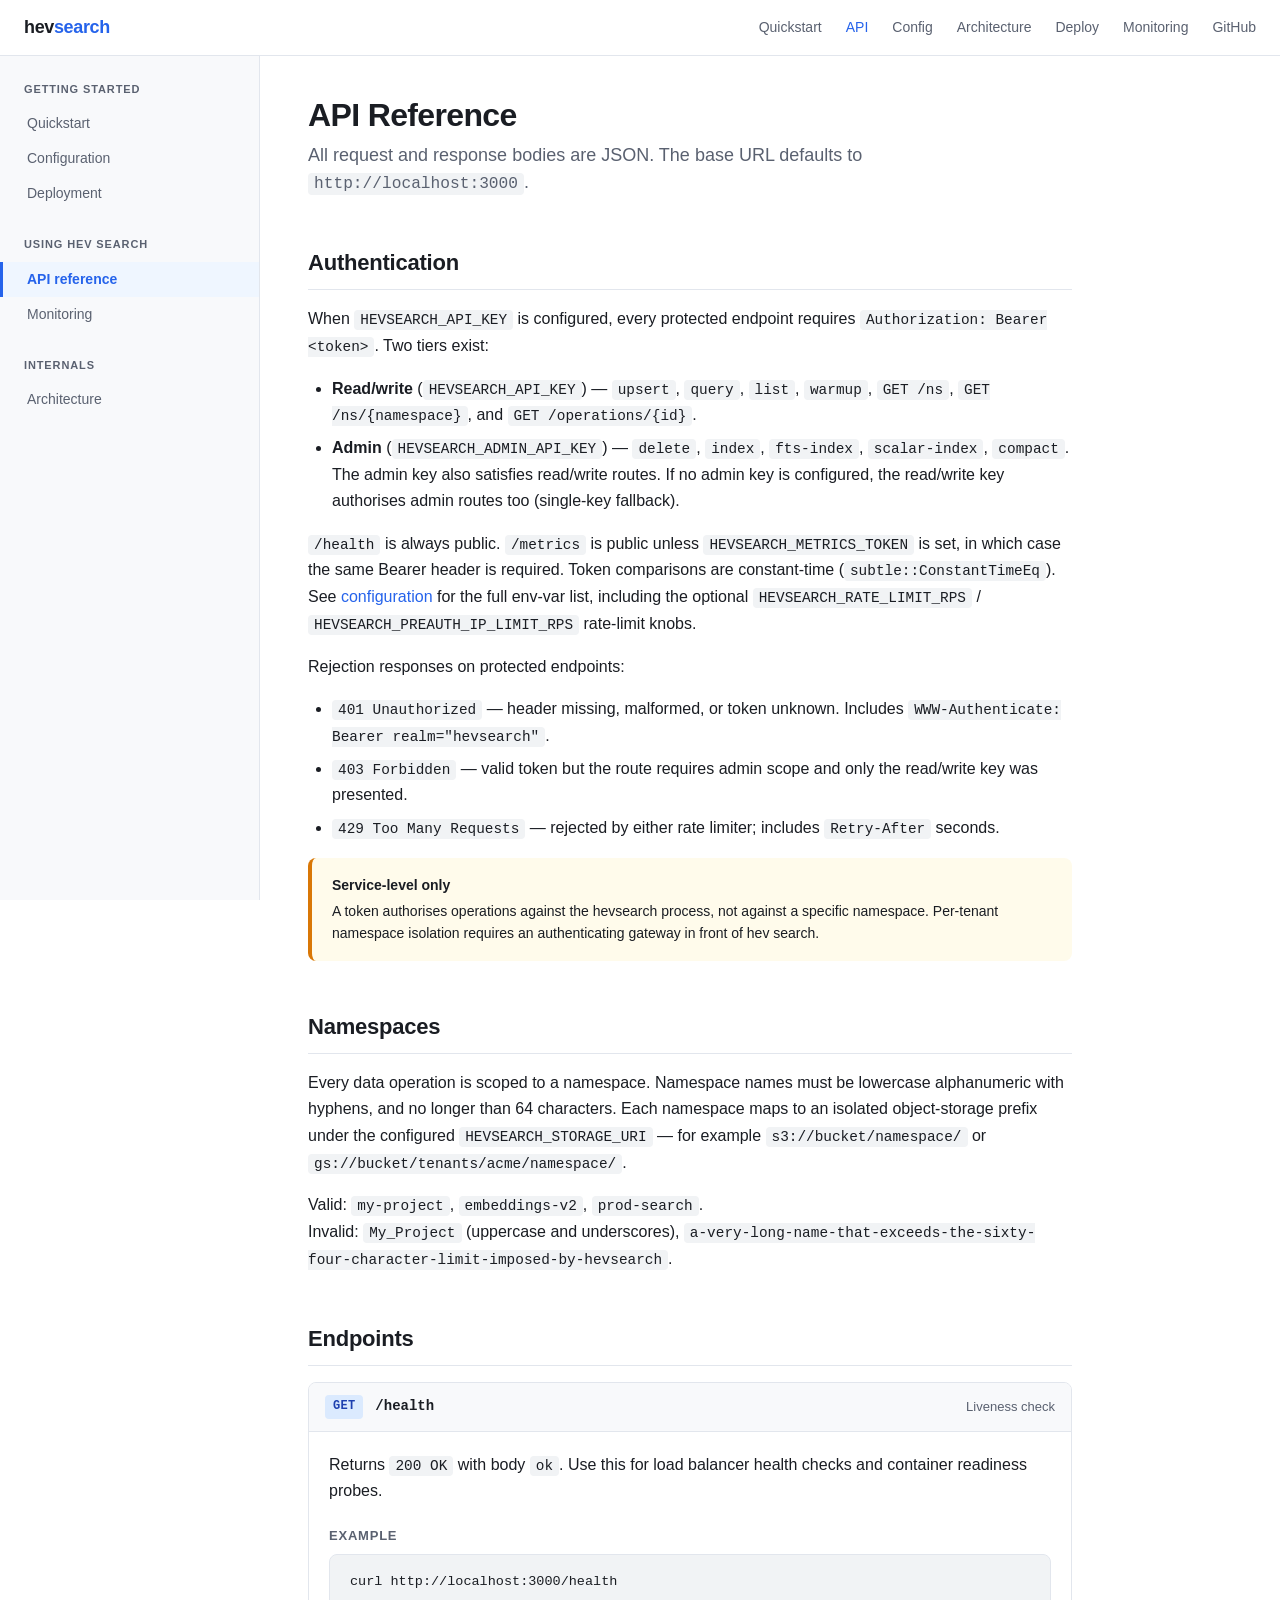
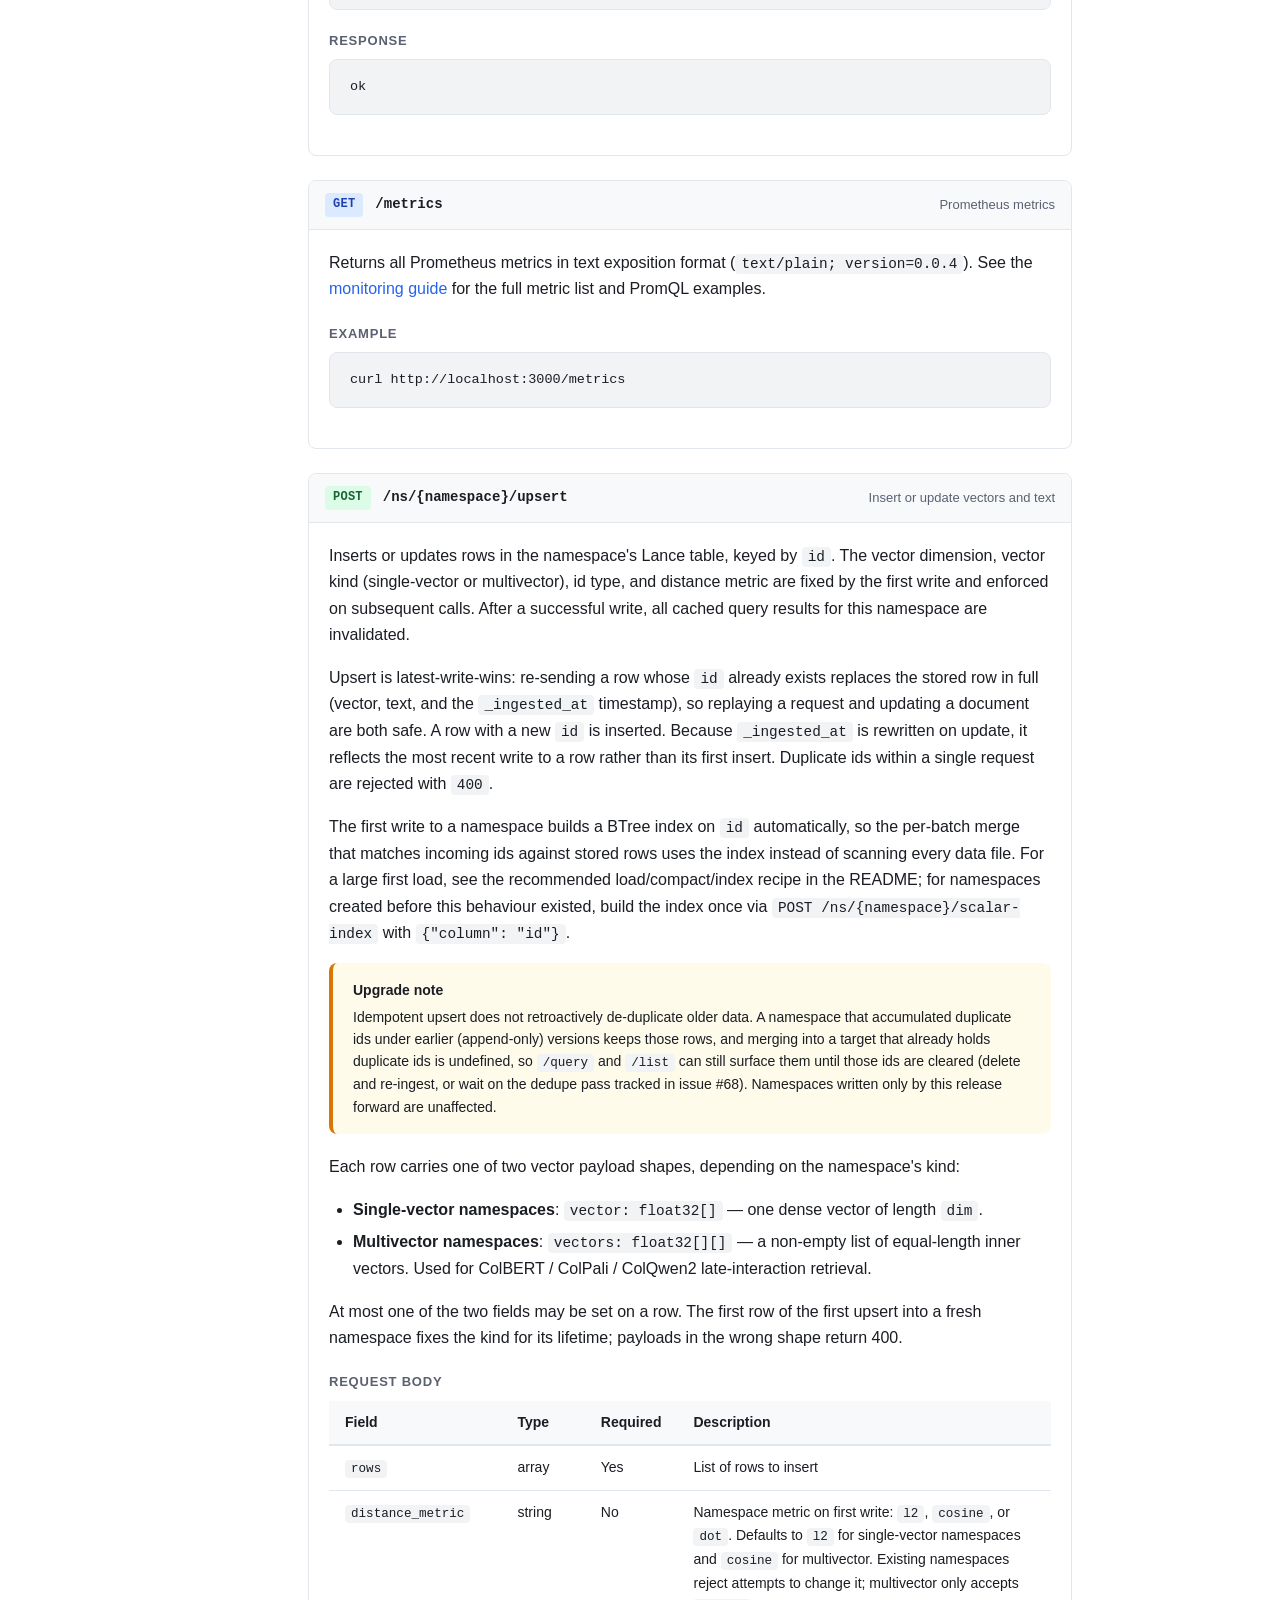
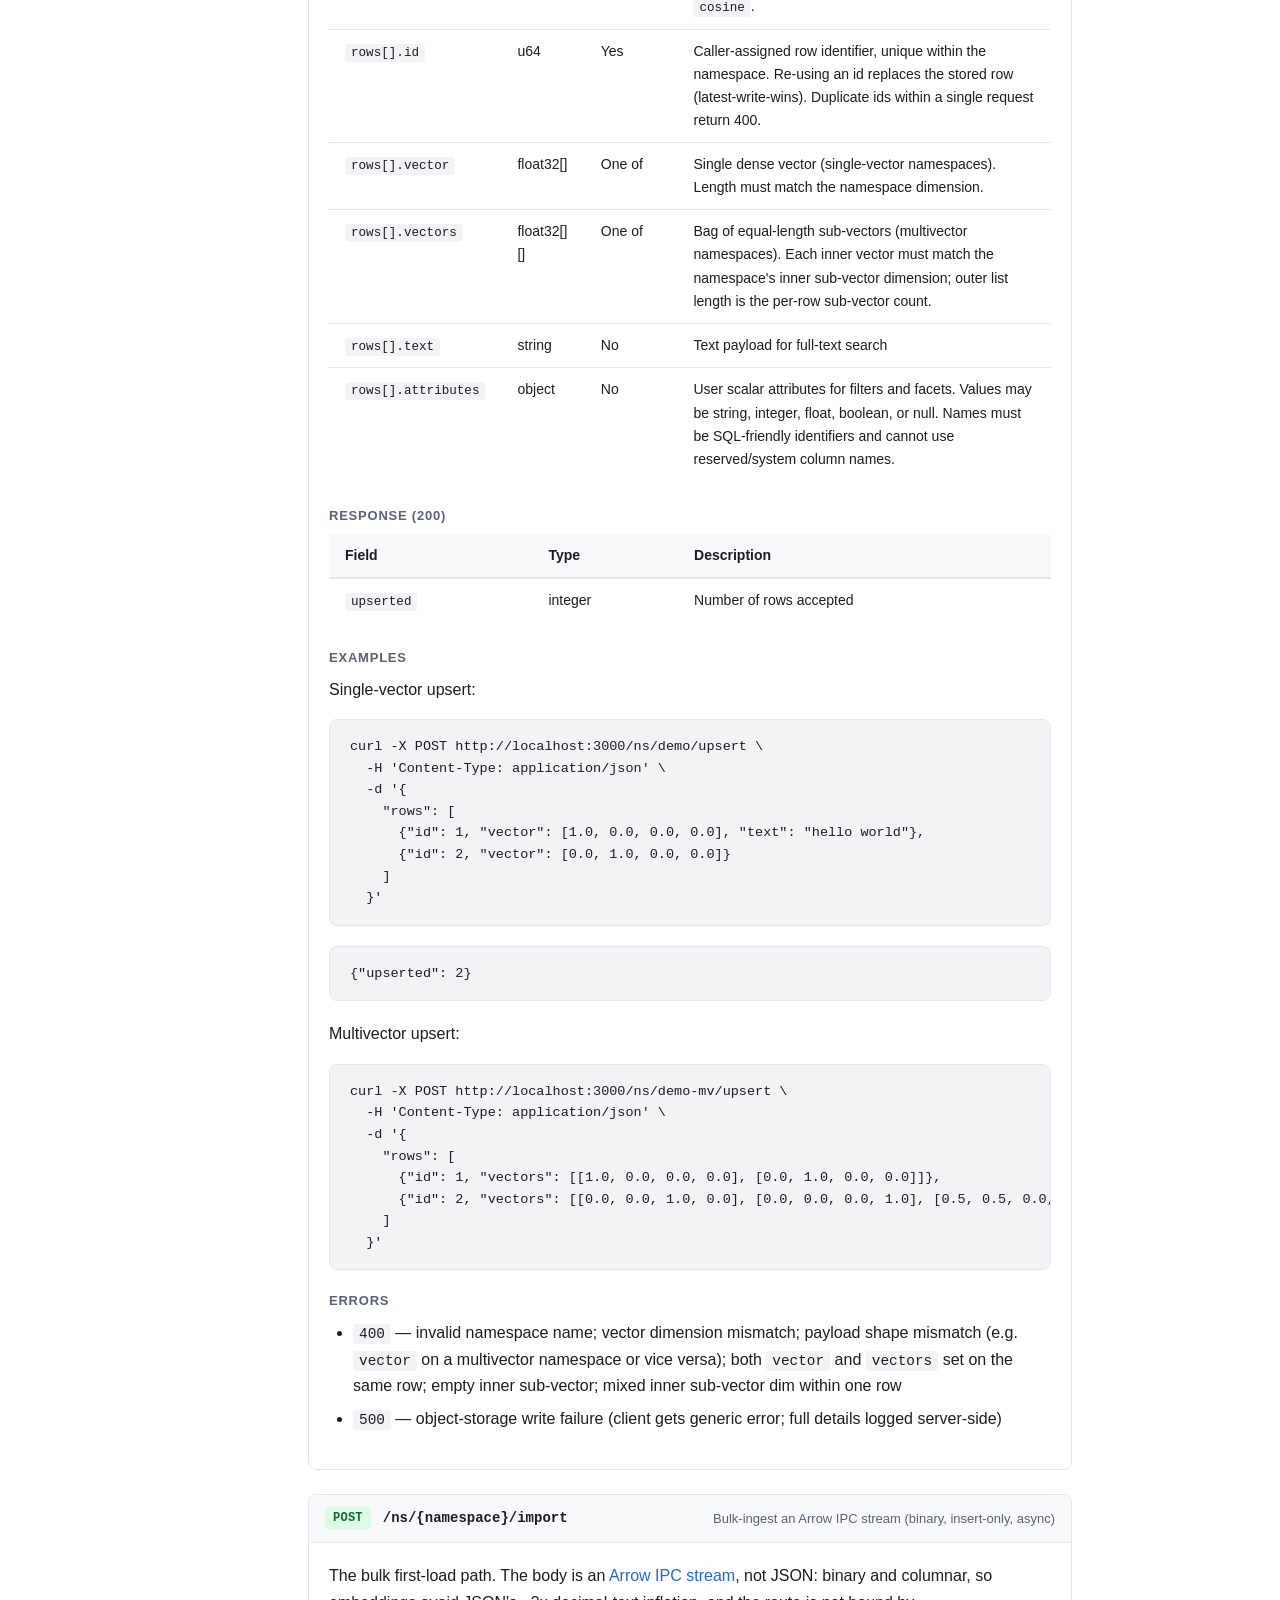
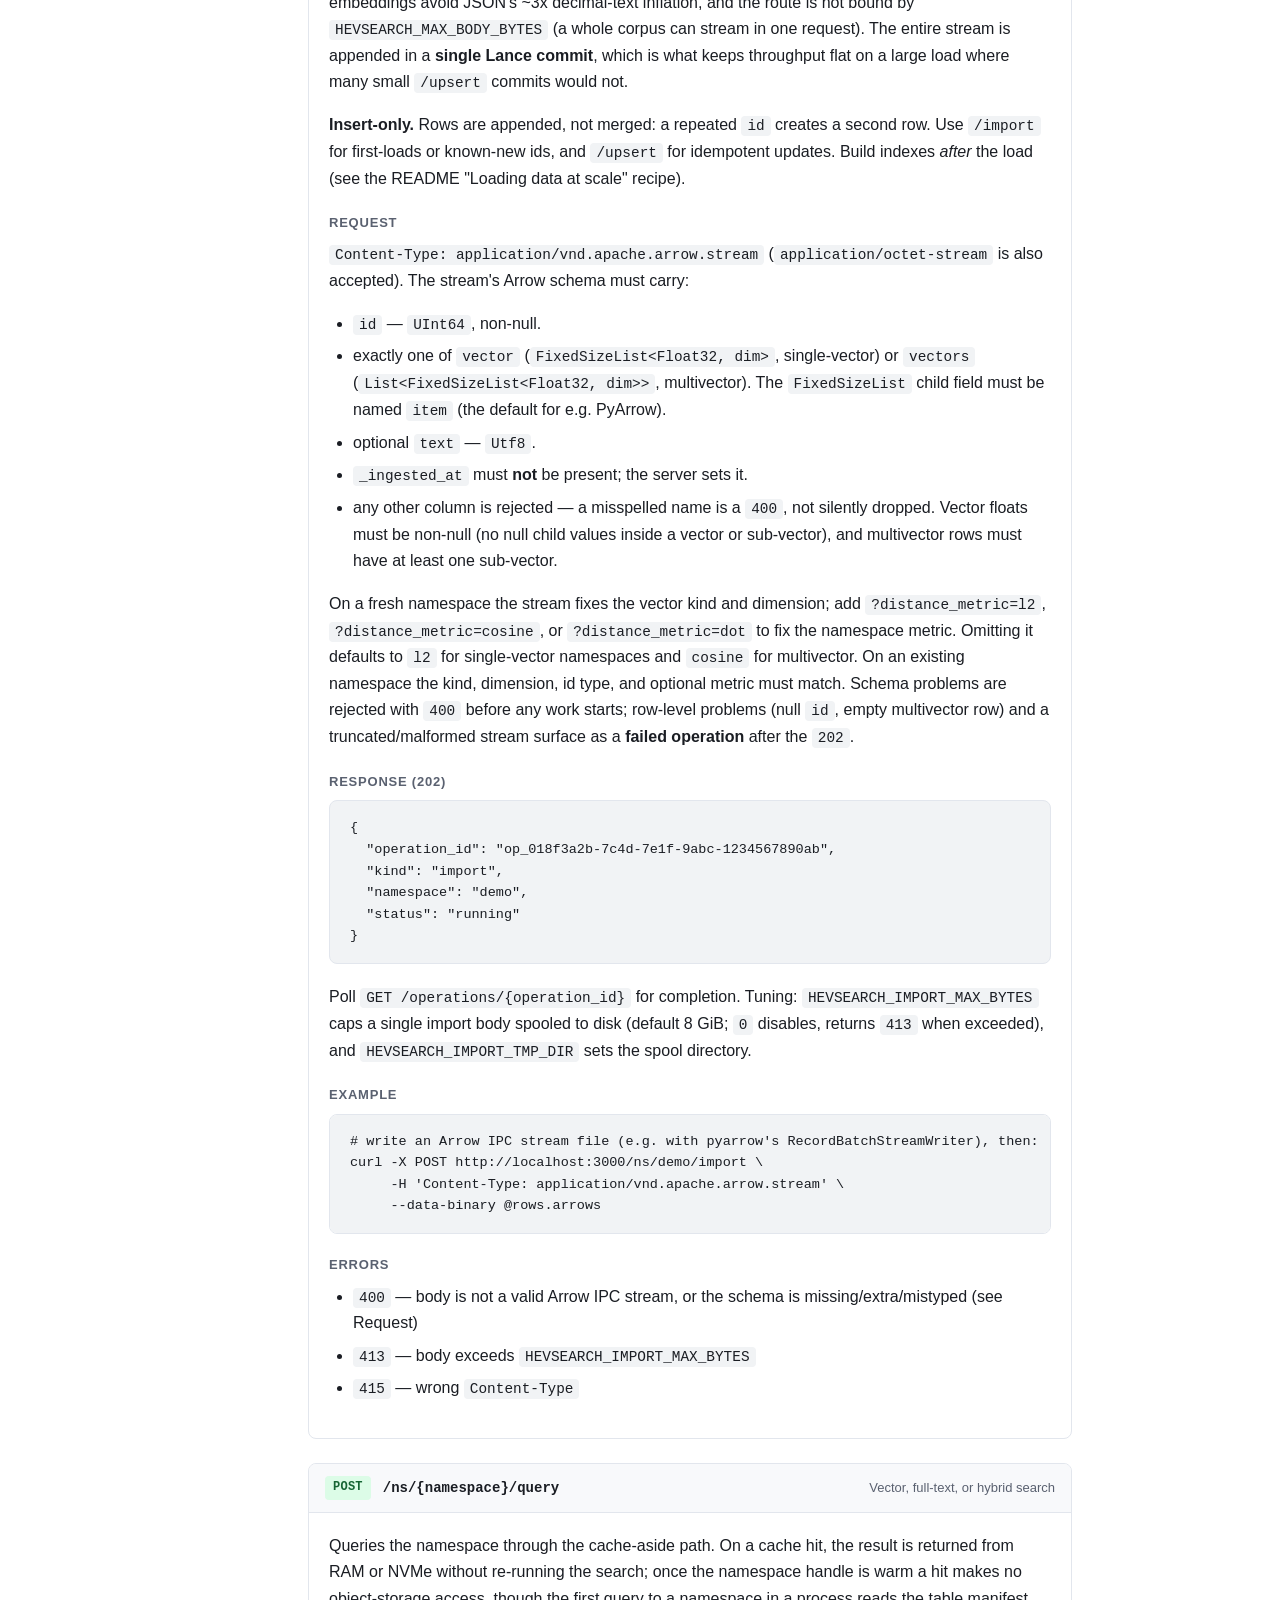
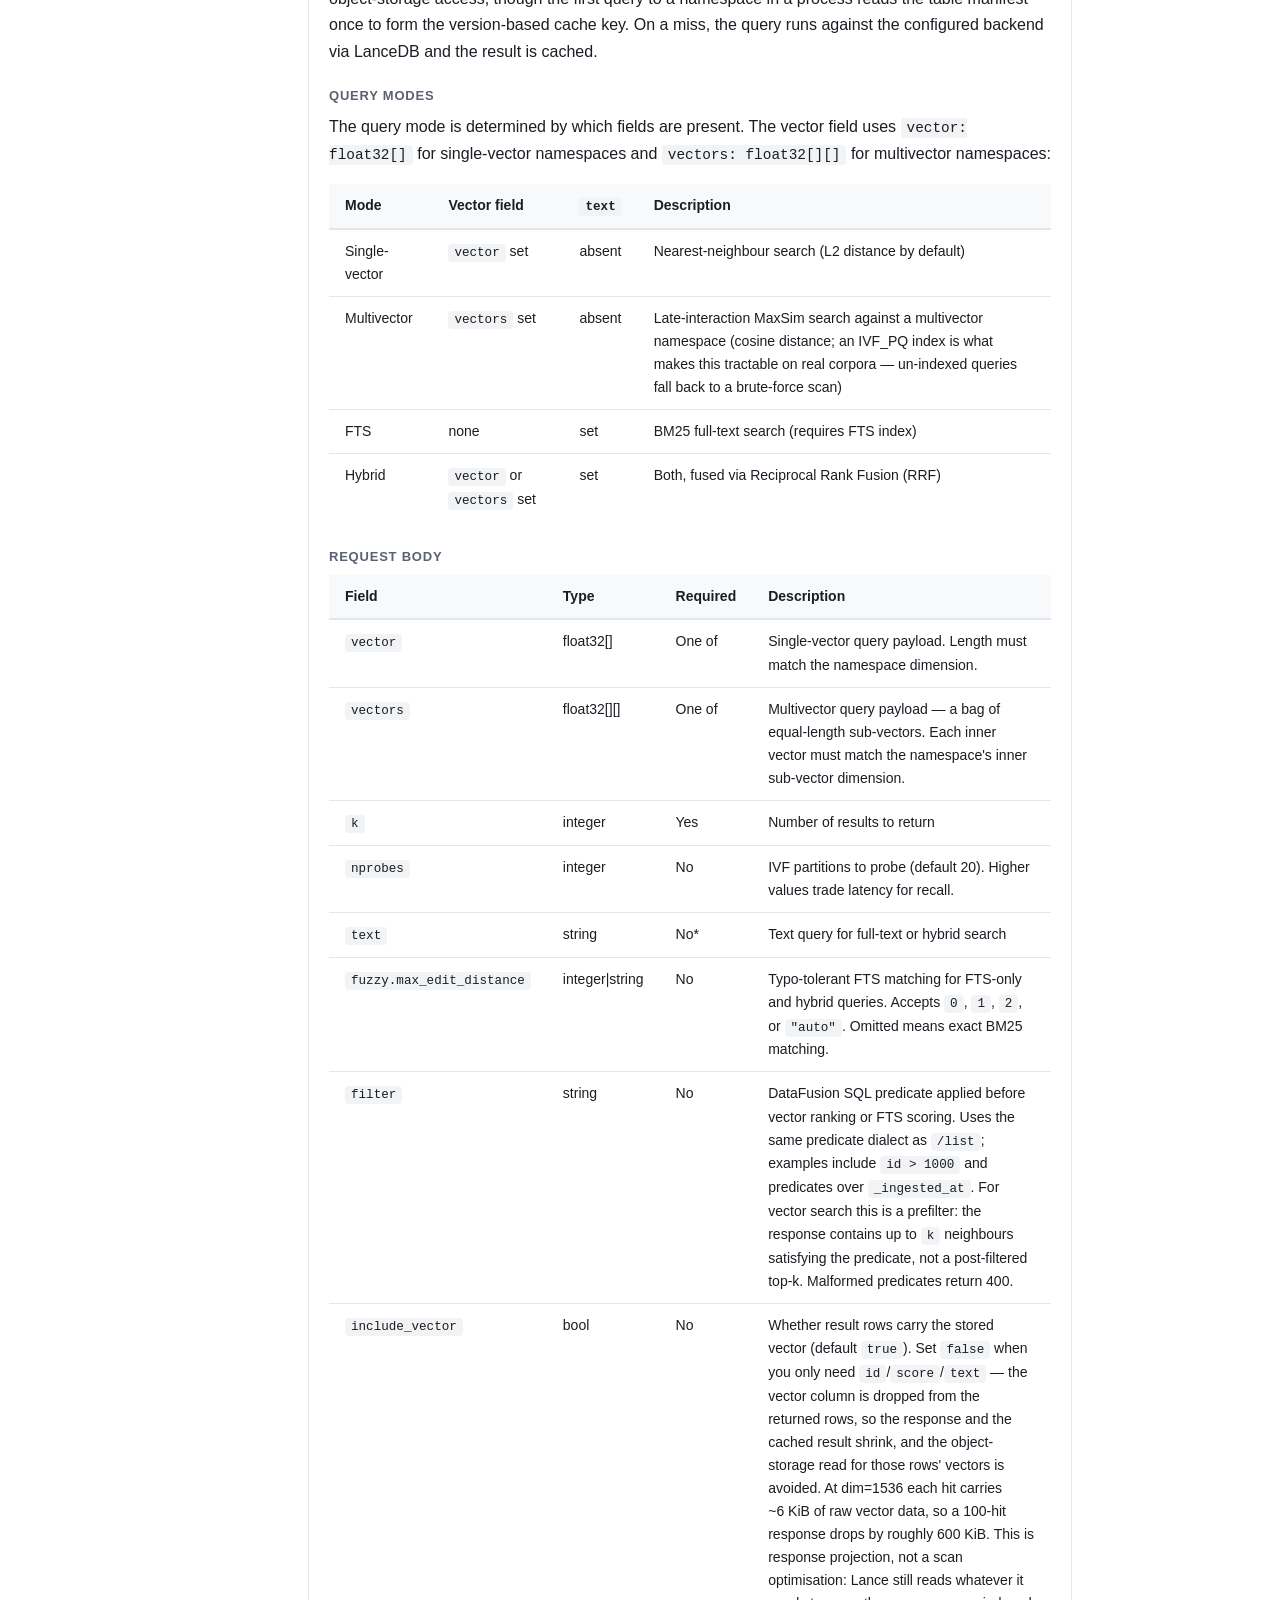
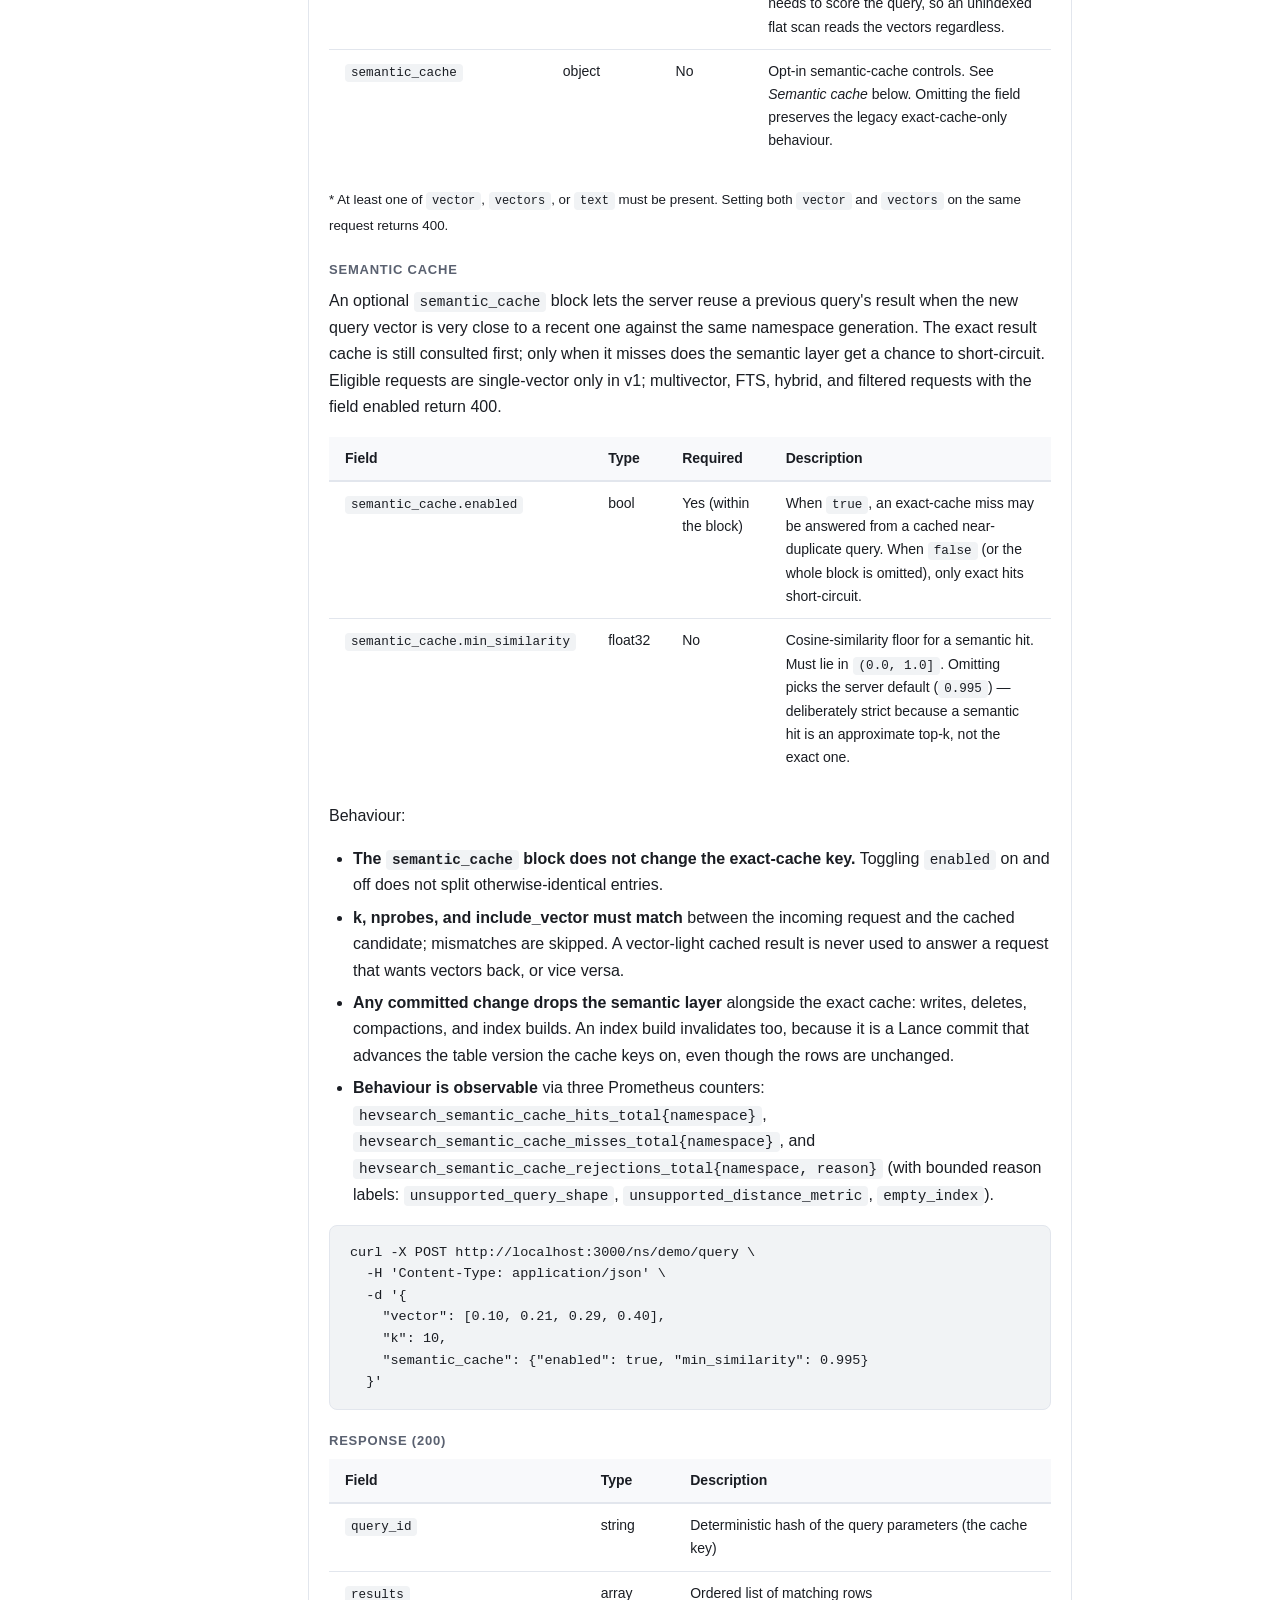
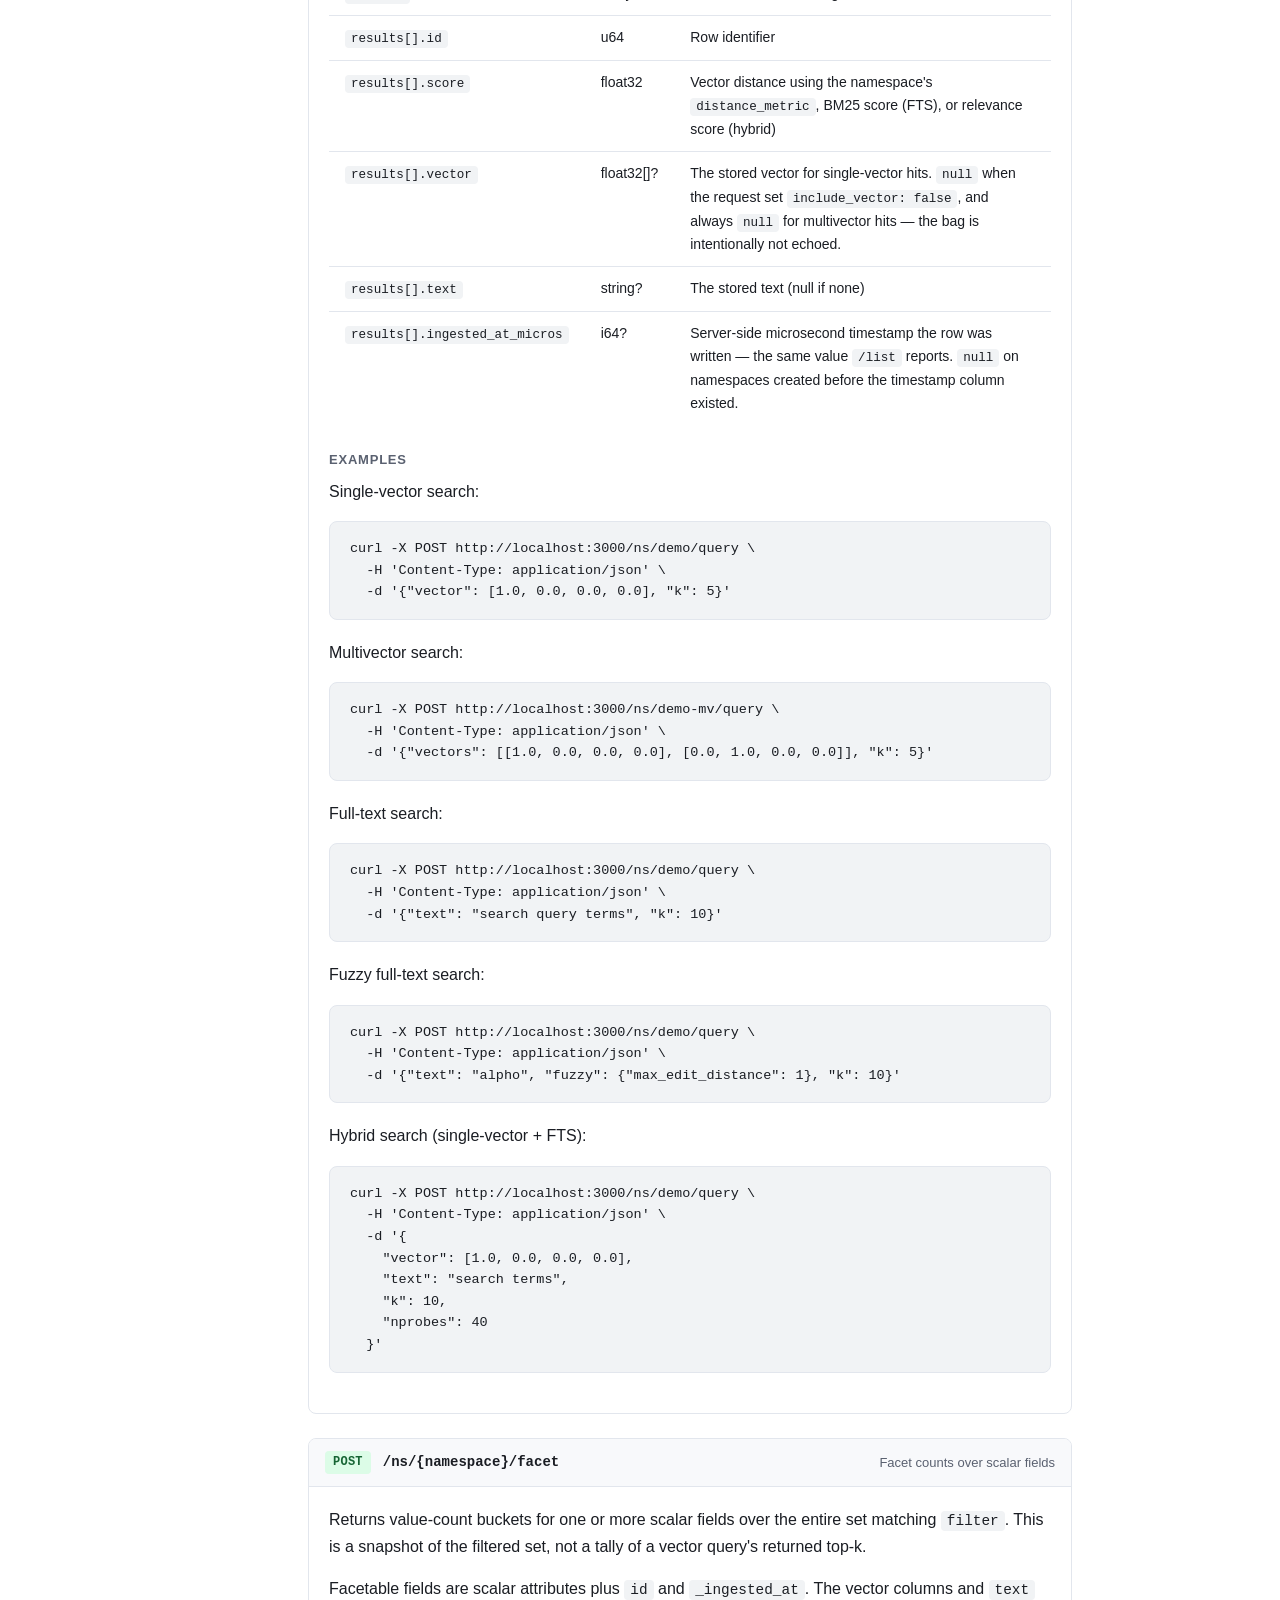
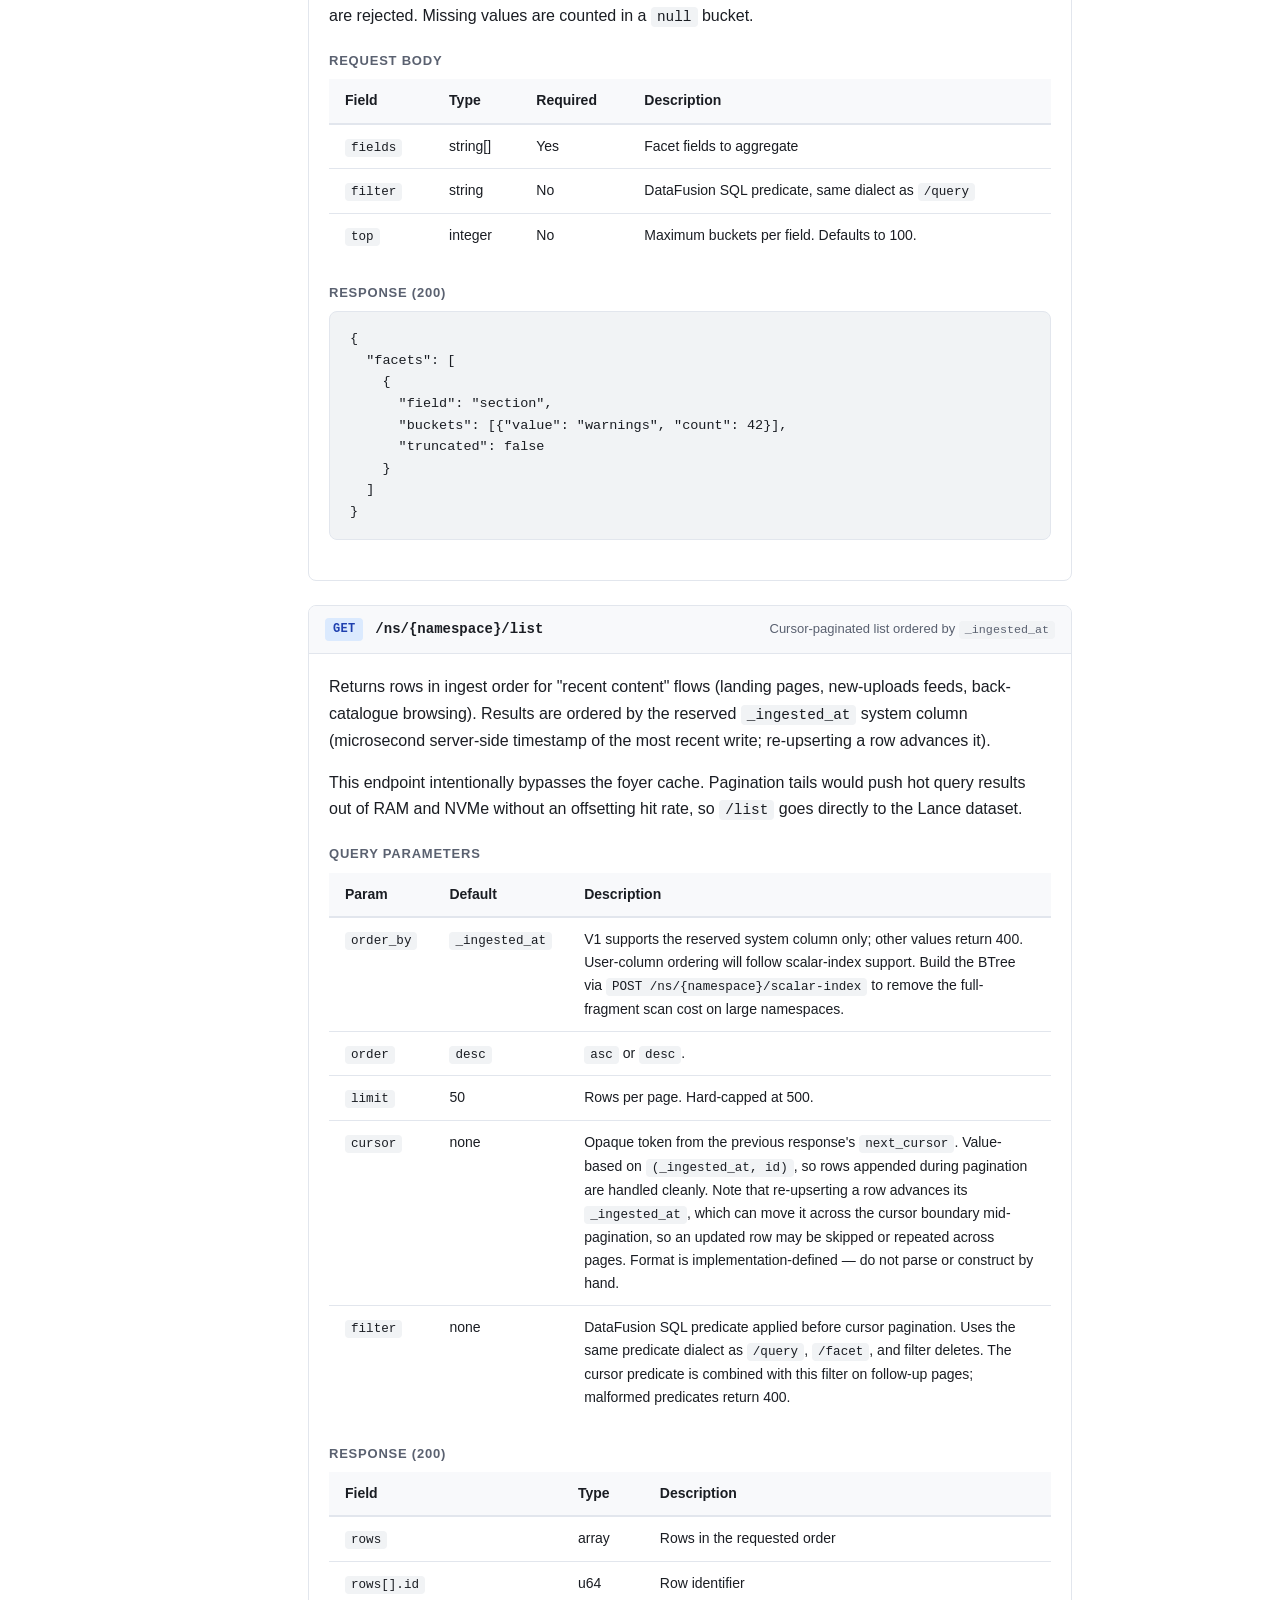
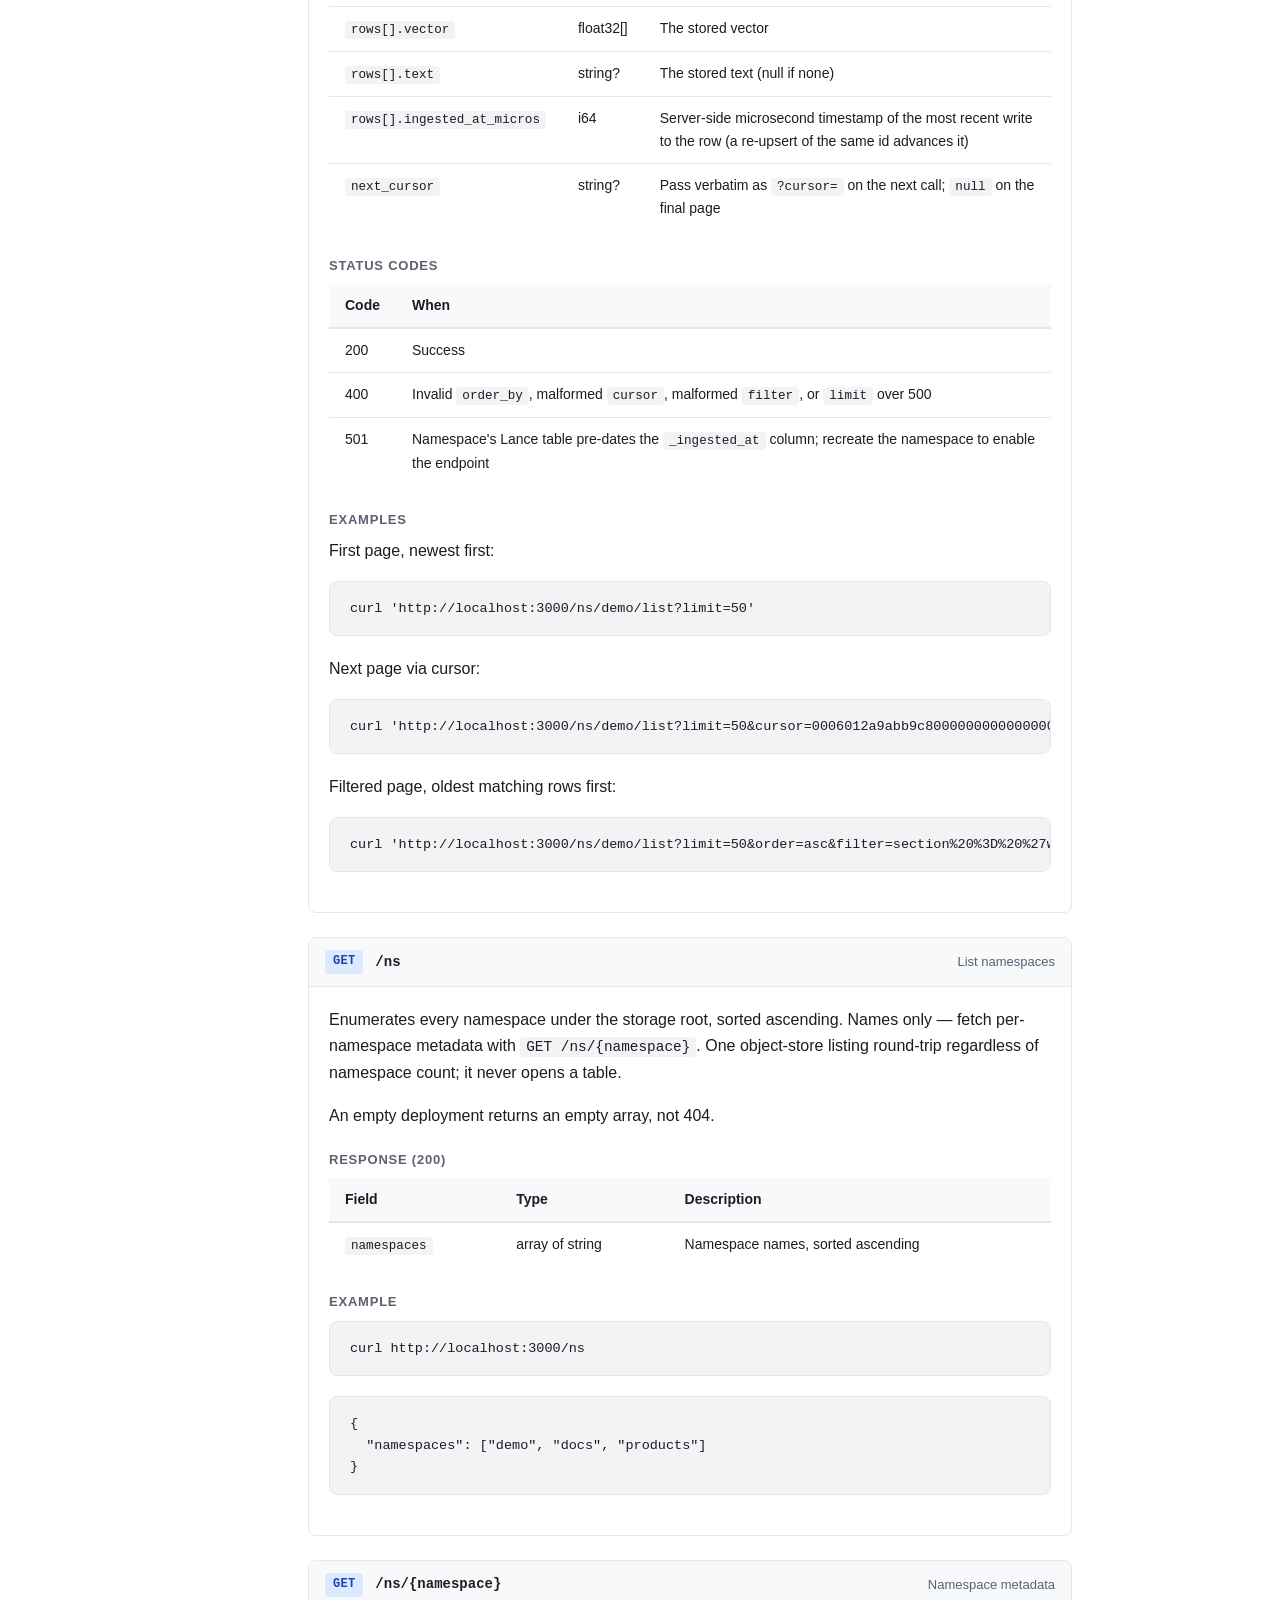
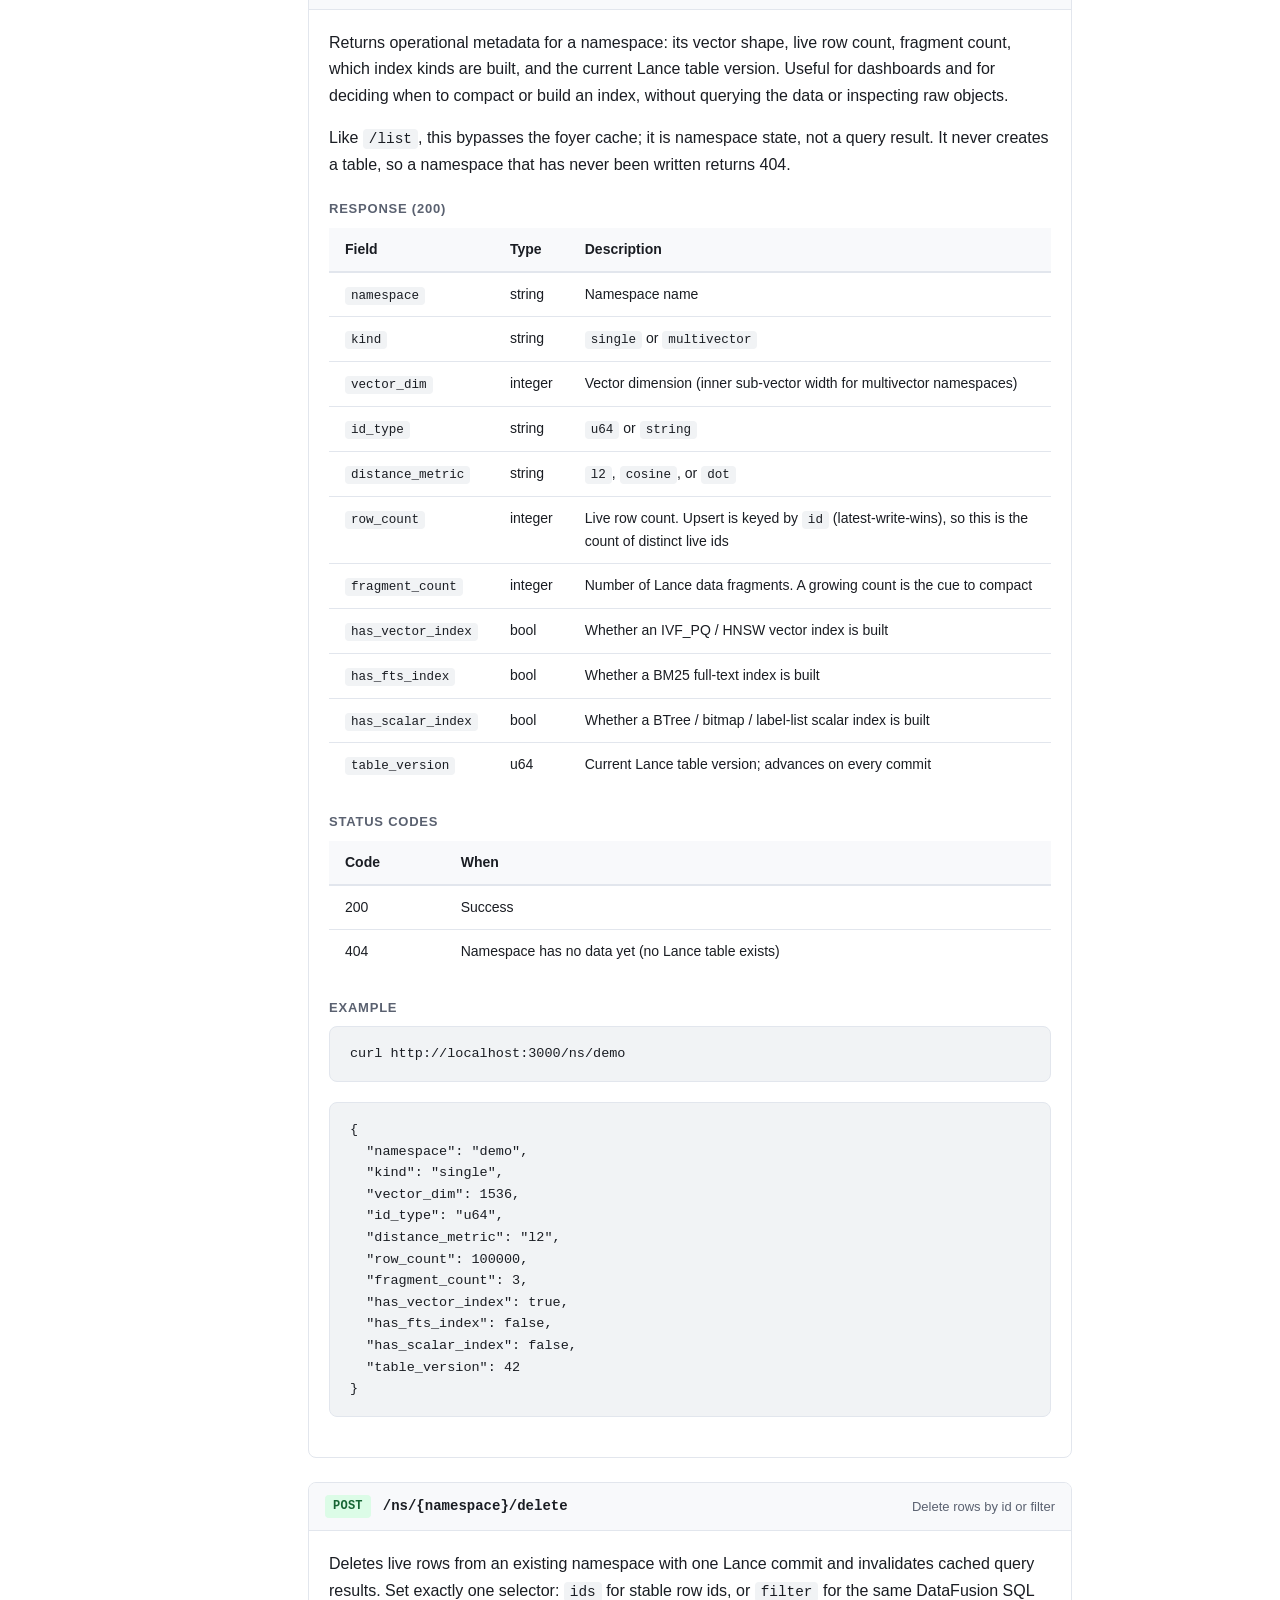
==== commit e3f16033: "feat(api): add GET /ns namespace enumeration Browsing tooling needs to discover namespaces, but the " ====
--- a/docs/api.html
+++ b/docs/api.html
@@ -51,7 +51,7 @@
     <h2>Authentication</h2>
     <p>When <code>HEVSEARCH_API_KEY</code> is configured, every protected endpoint requires <code>Authorization: Bearer &lt;token&gt;</code>. Two tiers exist:</p>
     <ul>
-      <li><strong>Read/write</strong> (<code>HEVSEARCH_API_KEY</code>) — <code>upsert</code>, <code>query</code>, <code>list</code>, <code>warmup</code>, <code>GET /ns/{namespace}</code>, and <code>GET /operations/{id}</code>.</li>
+      <li><strong>Read/write</strong> (<code>HEVSEARCH_API_KEY</code>) — <code>upsert</code>, <code>query</code>, <code>list</code>, <code>warmup</code>, <code>GET /ns</code>, <code>GET /ns/{namespace}</code>, and <code>GET /operations/{id}</code>.</li>
       <li><strong>Admin</strong> (<code>HEVSEARCH_ADMIN_API_KEY</code>) — <code>delete</code>, <code>index</code>, <code>fts-index</code>, <code>scalar-index</code>, <code>compact</code>. The admin key also satisfies read/write routes. If no admin key is configured, the read/write key authorises admin routes too (single-key fallback).</li>
     </ul>
     <p><code>/health</code> is always public. <code>/metrics</code> is public unless <code>HEVSEARCH_METRICS_TOKEN</code> is set, in which case the same Bearer header is required. Token comparisons are constant-time (<code>subtle::ConstantTimeEq</code>). See <a href="configuration.html#authentication">configuration</a> for the full env-var list, including the optional <code>HEVSEARCH_RATE_LIMIT_RPS</code> / <code>HEVSEARCH_PREAUTH_IP_LIMIT_RPS</code> rate-limit knobs.</p>
@@ -423,6 +423,33 @@
 
         <p>Filtered page, oldest matching rows first:</p>
         <pre><code>curl 'http://localhost:3000/ns/demo/list?limit=50&amp;order=asc&amp;filter=section%20%3D%20%27warnings%27'</code></pre>
+      </div>
+    </div>
+
+    <!-- GET /ns -->
+    <div class="endpoint">
+      <div class="endpoint-header" aria-expanded="true">
+        <span class="method method-get">GET</span>
+        <span class="endpoint-path">/ns</span>
+        <span class="endpoint-desc">List namespaces</span>
+      </div>
+      <div class="endpoint-body">
+        <p>Enumerates every namespace under the storage root, sorted ascending. Names only — fetch per-namespace metadata with <code>GET /ns/{namespace}</code>. One object-store listing round-trip regardless of namespace count; it never opens a table.</p>
+        <p>An empty deployment returns an empty array, not 404.</p>
+
+        <h4>Response (200)</h4>
+        <table>
+          <thead><tr><th>Field</th><th>Type</th><th>Description</th></tr></thead>
+          <tbody>
+            <tr><td><code>namespaces</code></td><td>array of string</td><td>Namespace names, sorted ascending</td></tr>
+          </tbody>
+        </table>
+
+        <h4>Example</h4>
+        <pre><code>curl http://localhost:3000/ns</code></pre>
+        <pre><code>{
+  "namespaces": ["demo", "docs", "products"]
+}</code></pre>
       </div>
     </div>
 
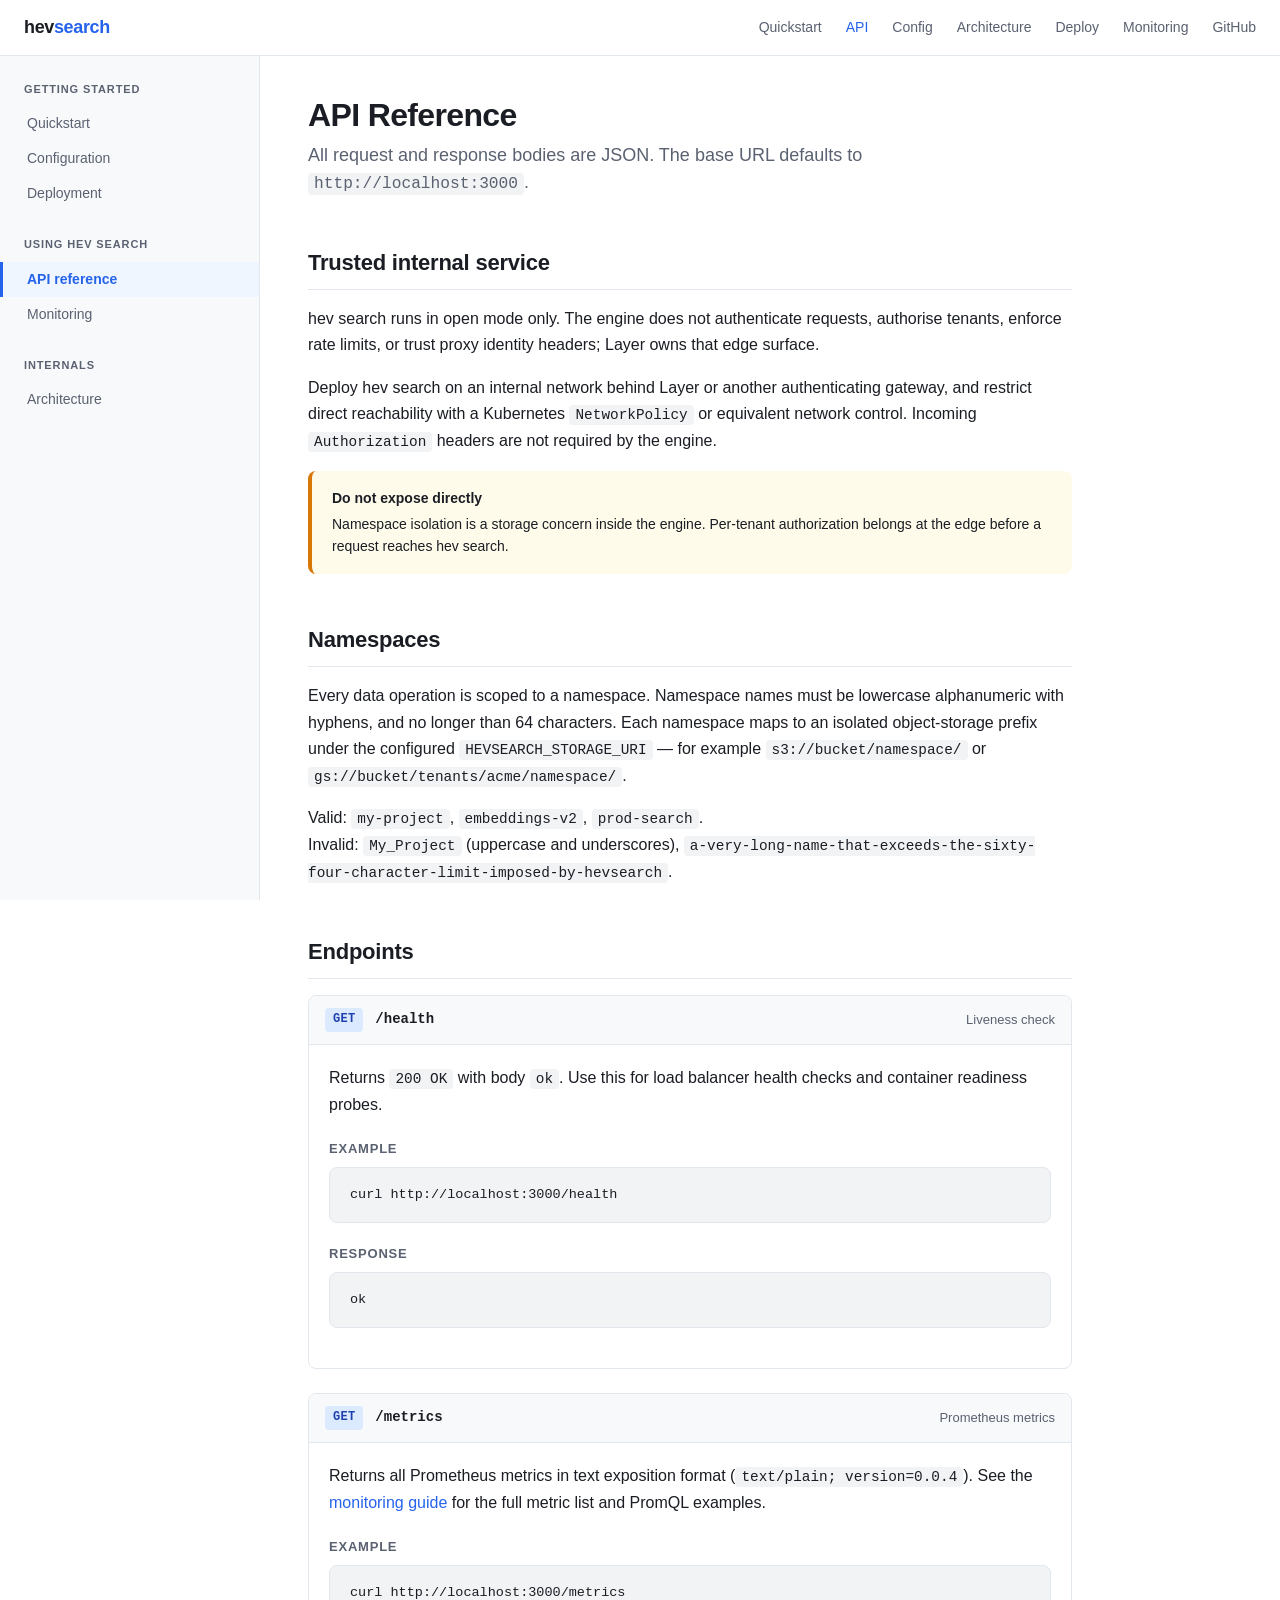
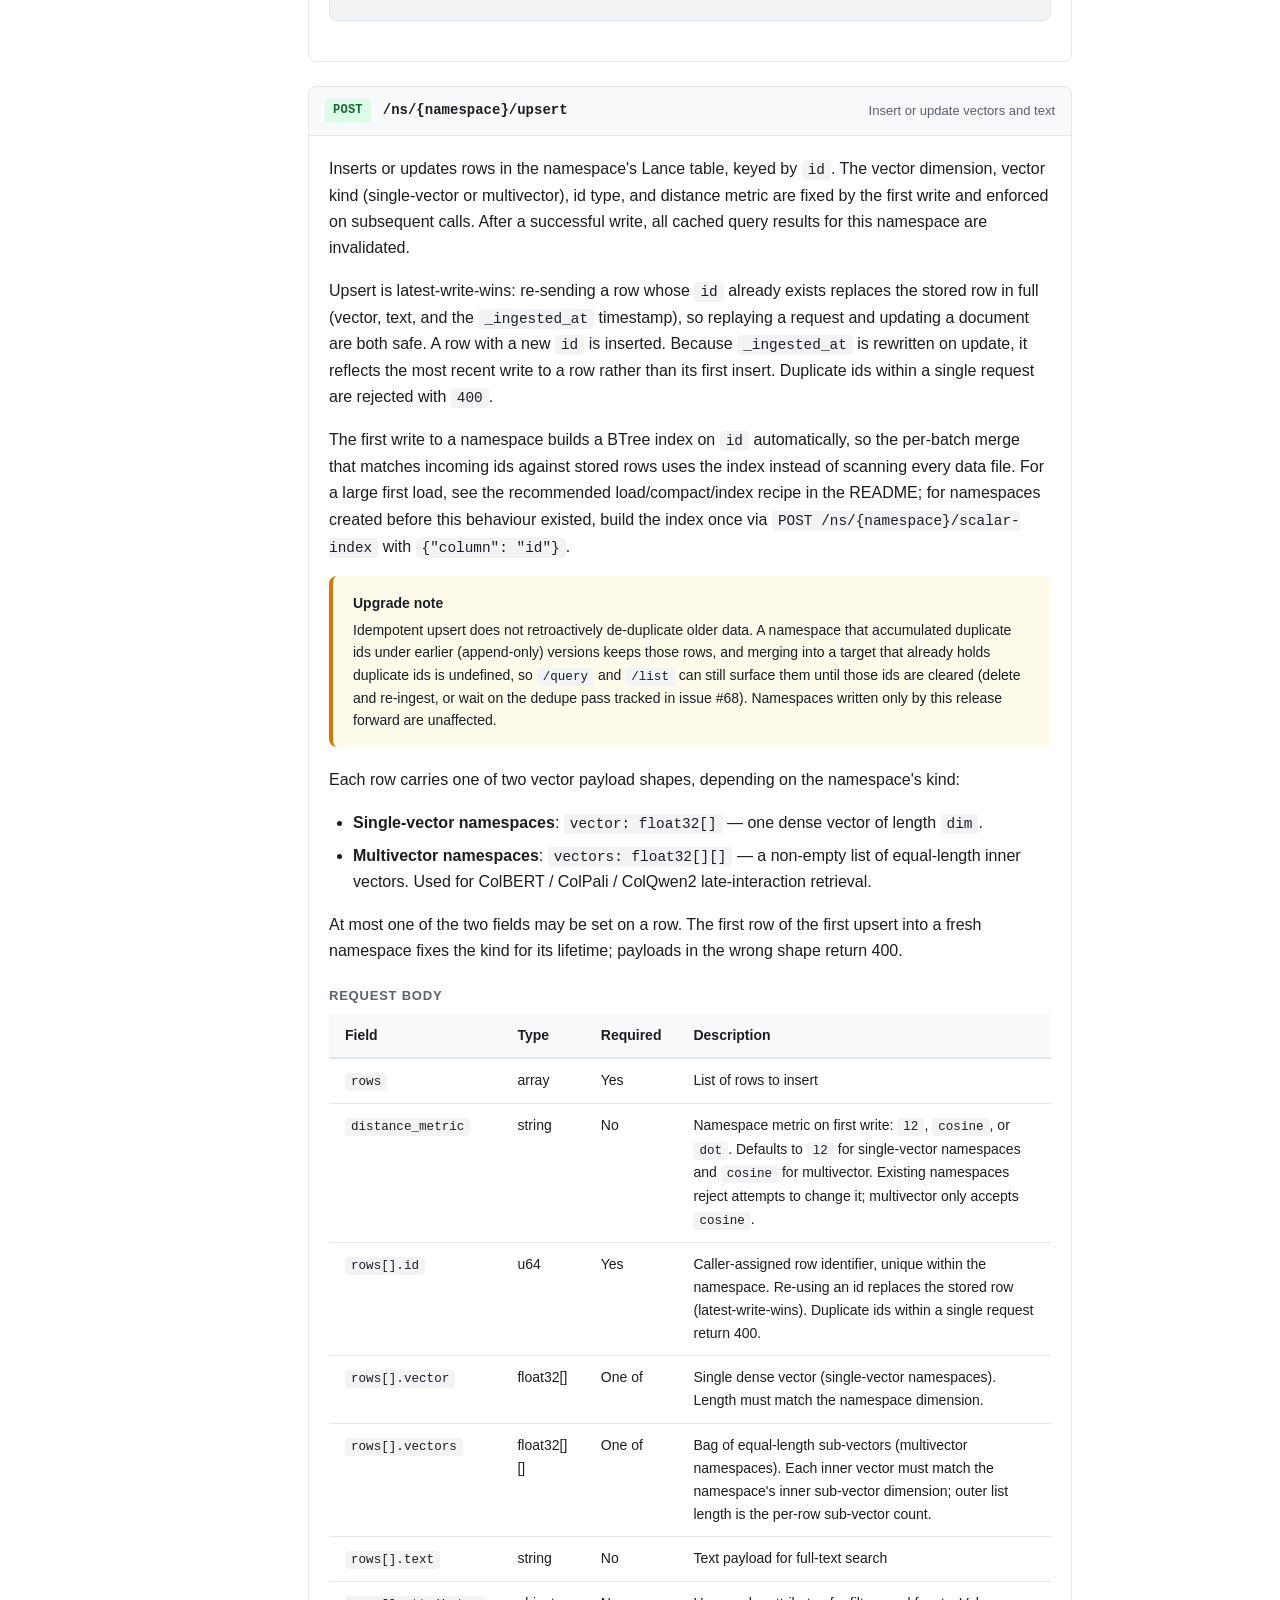
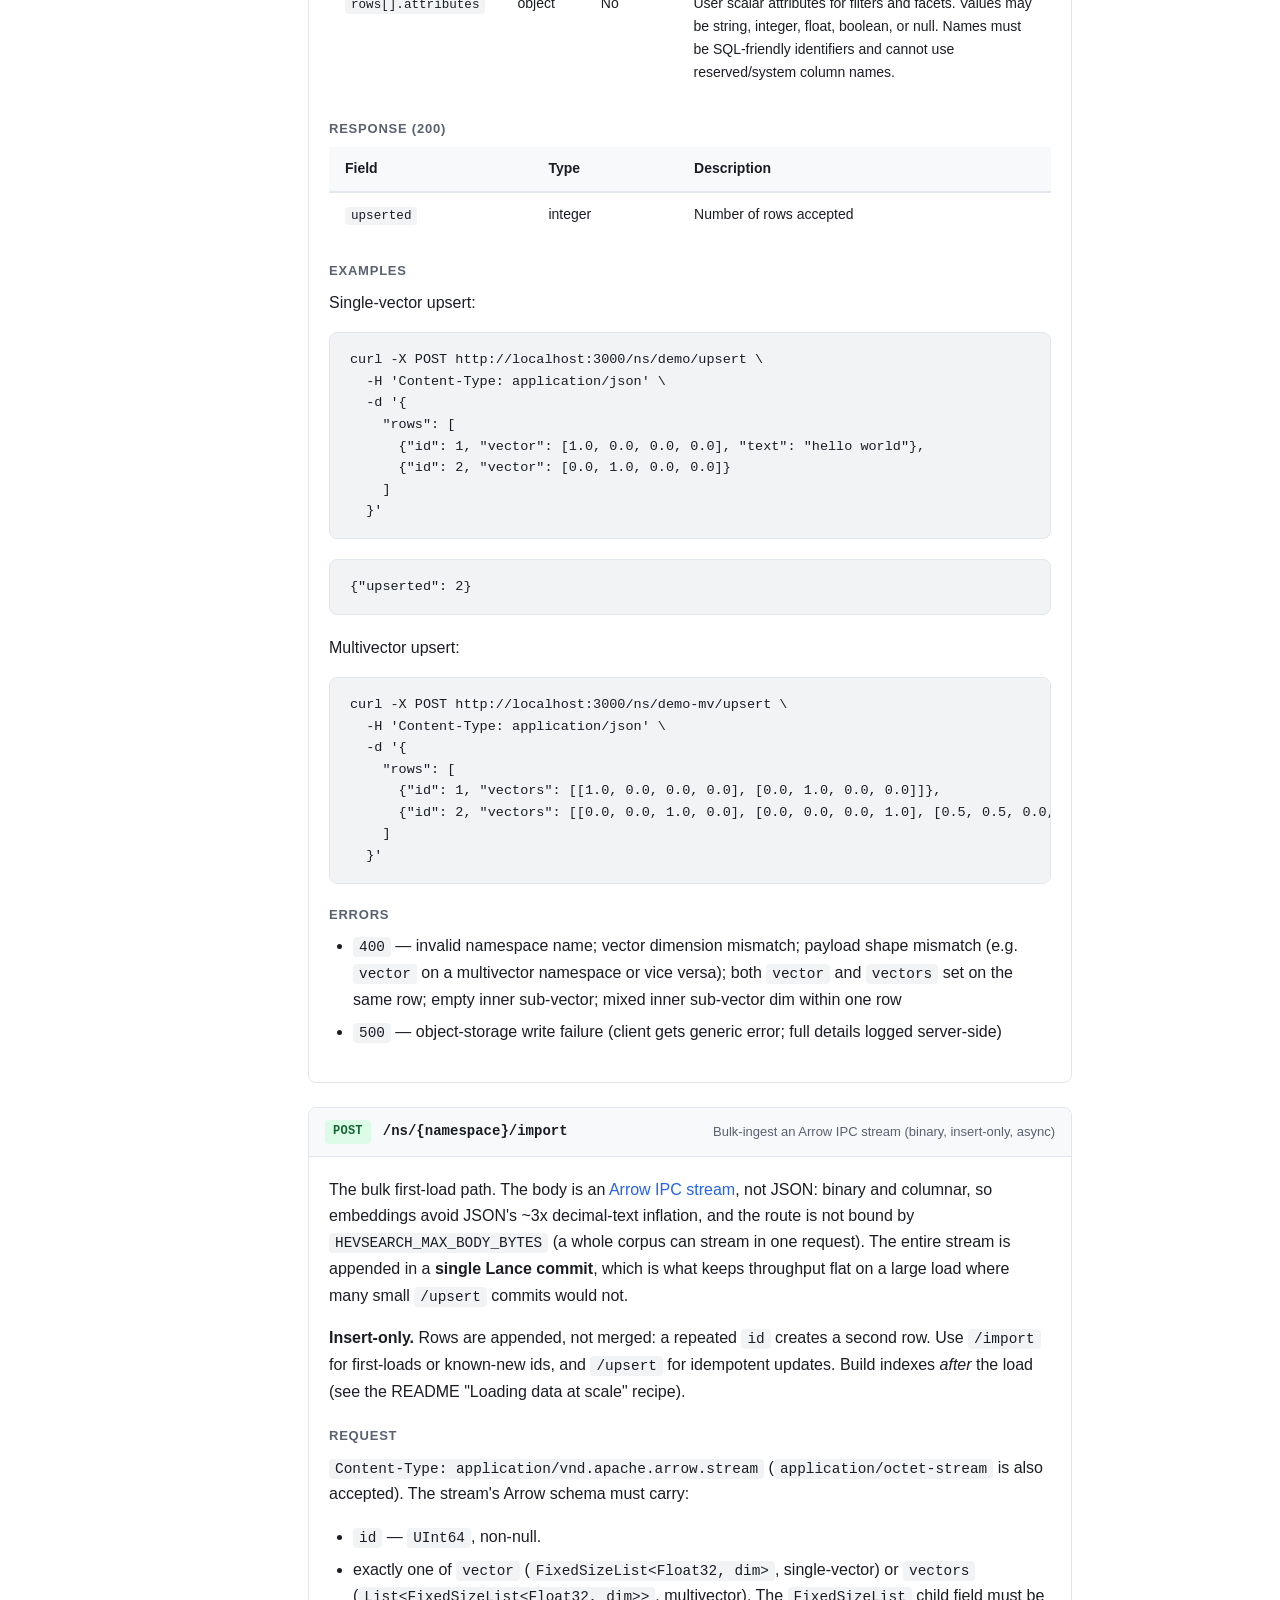
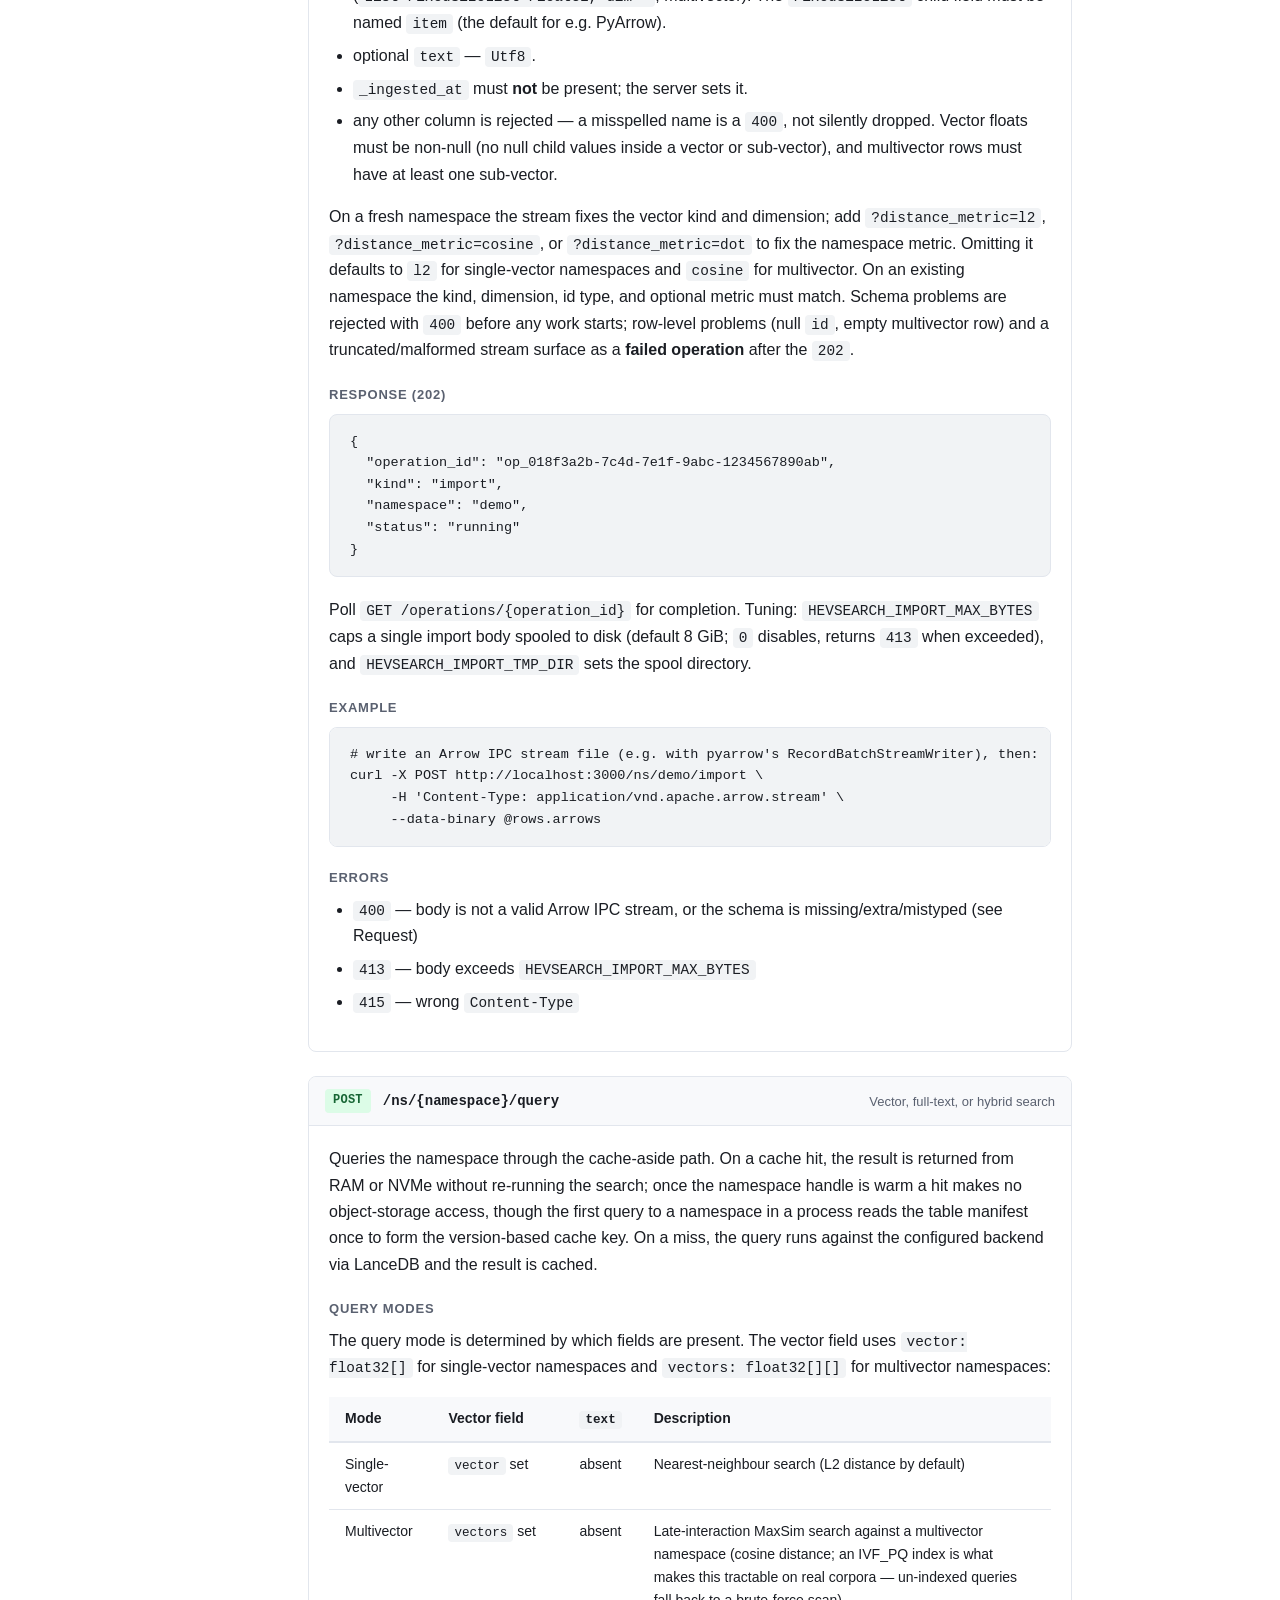
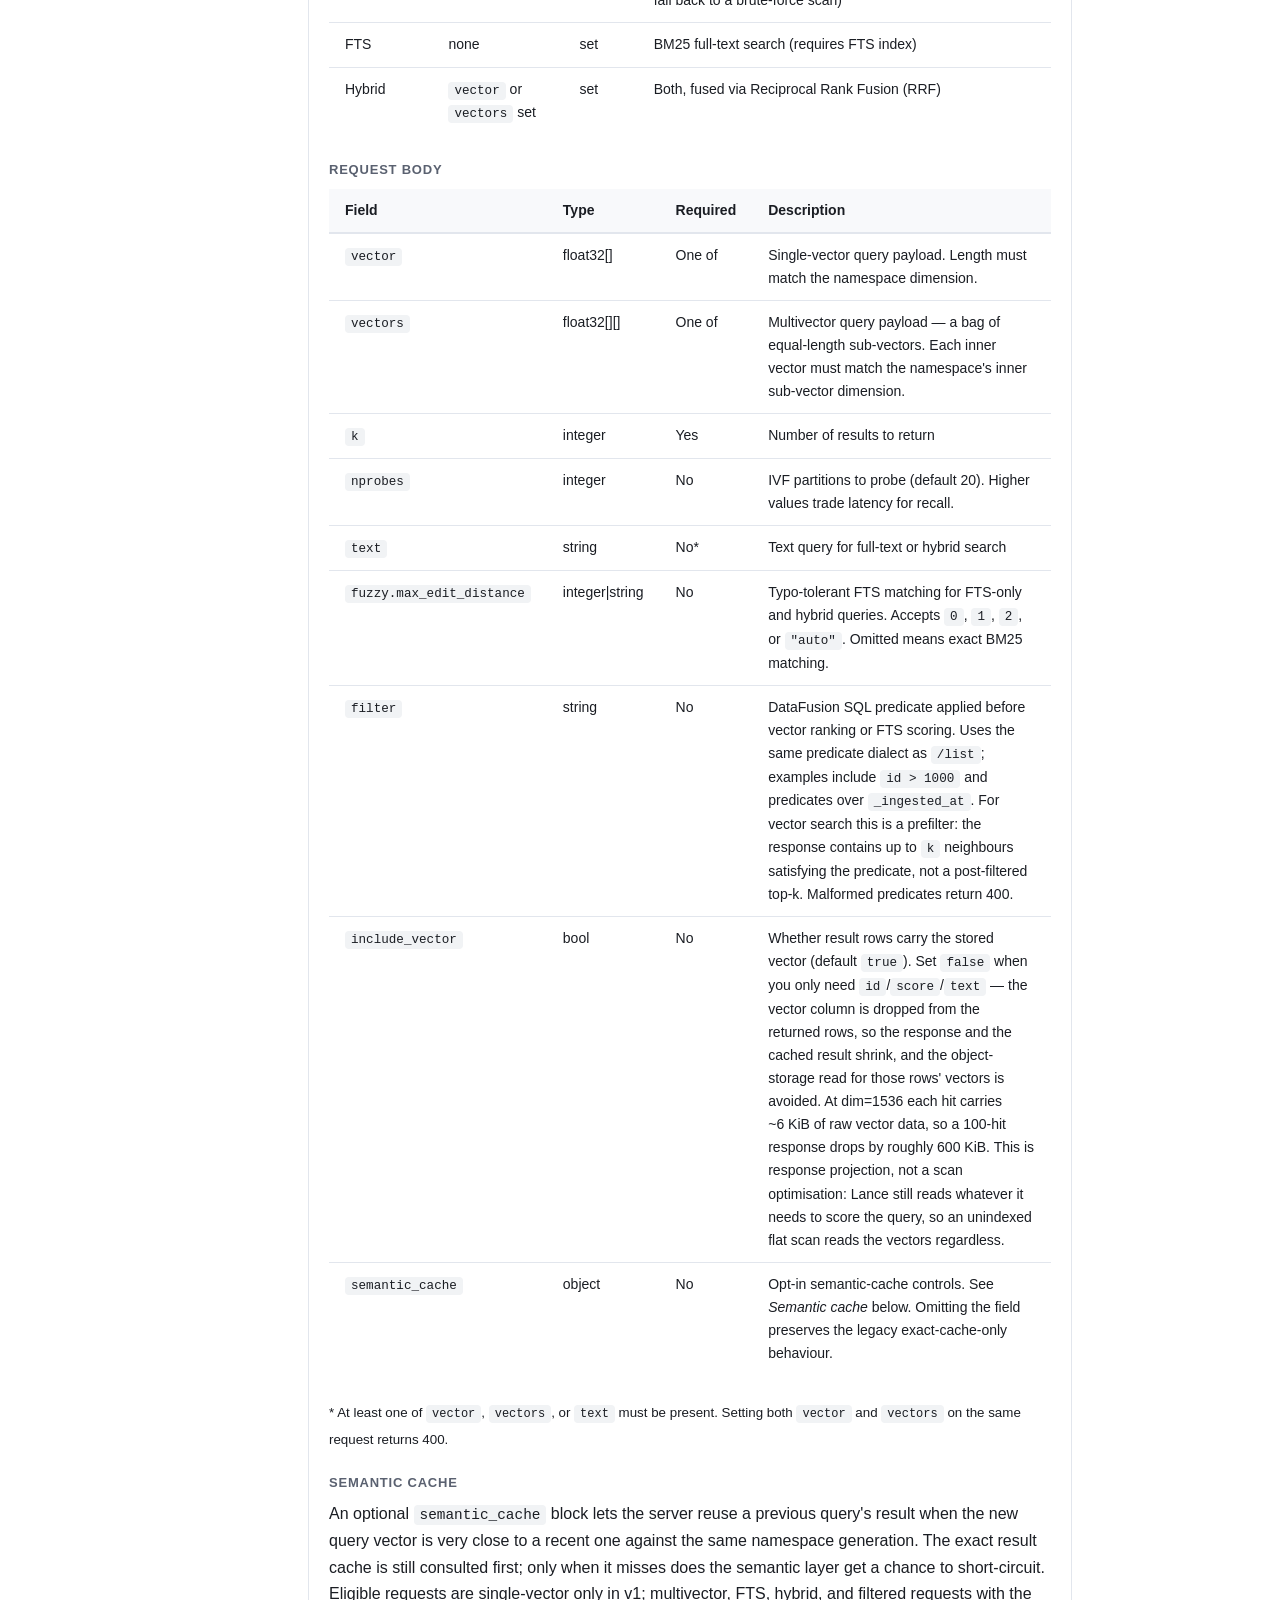
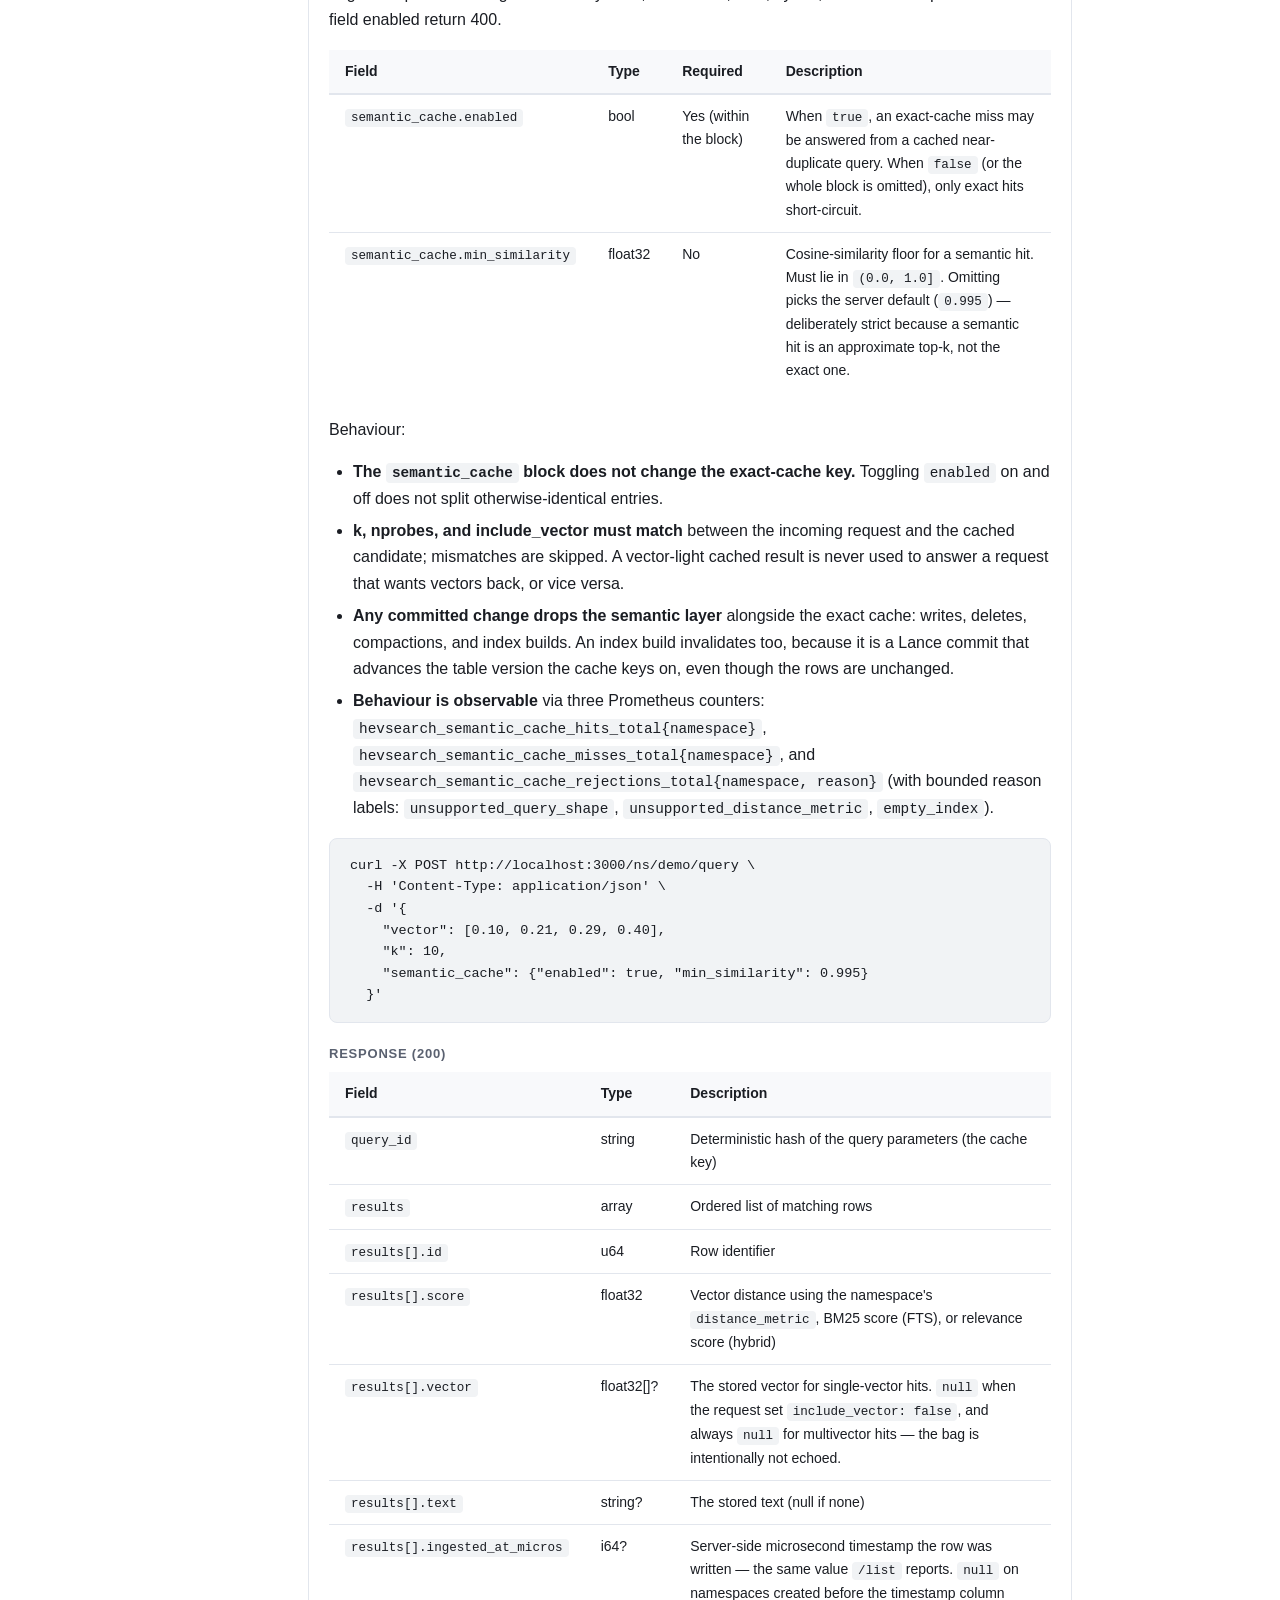
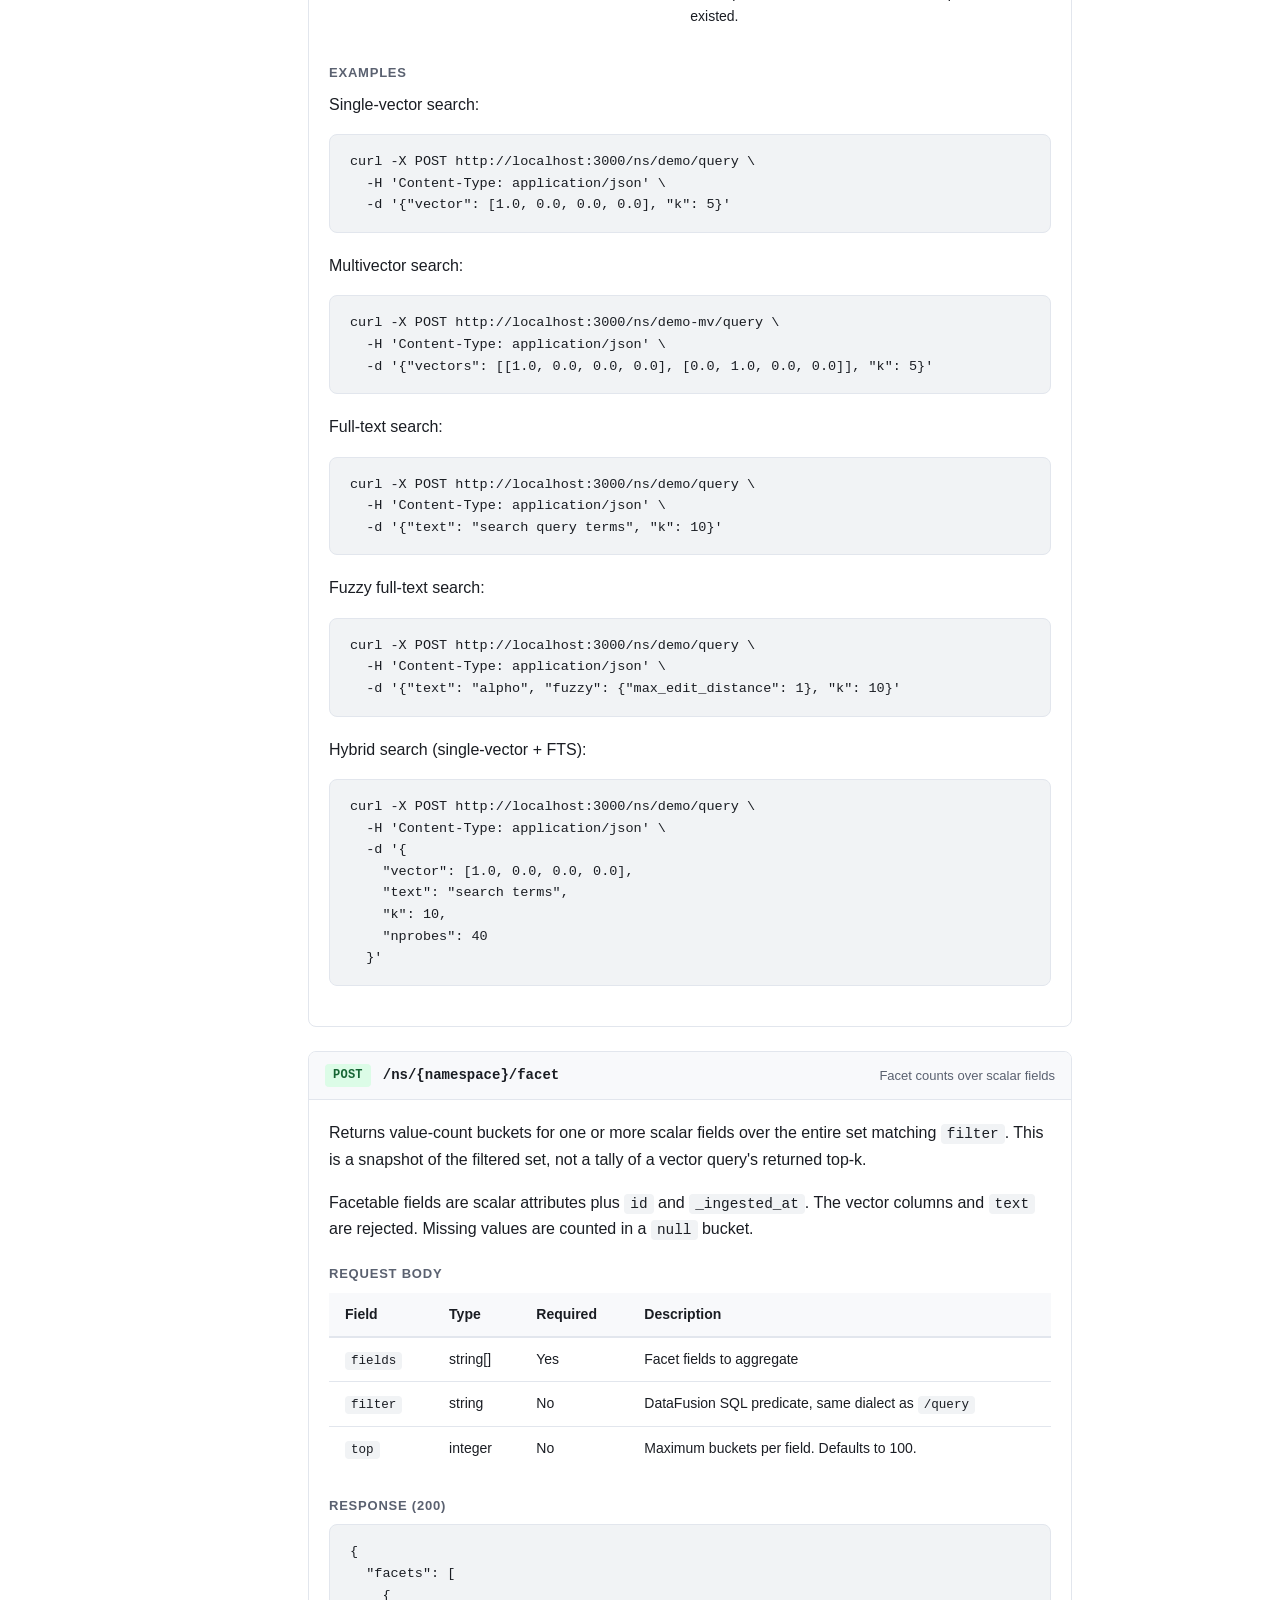
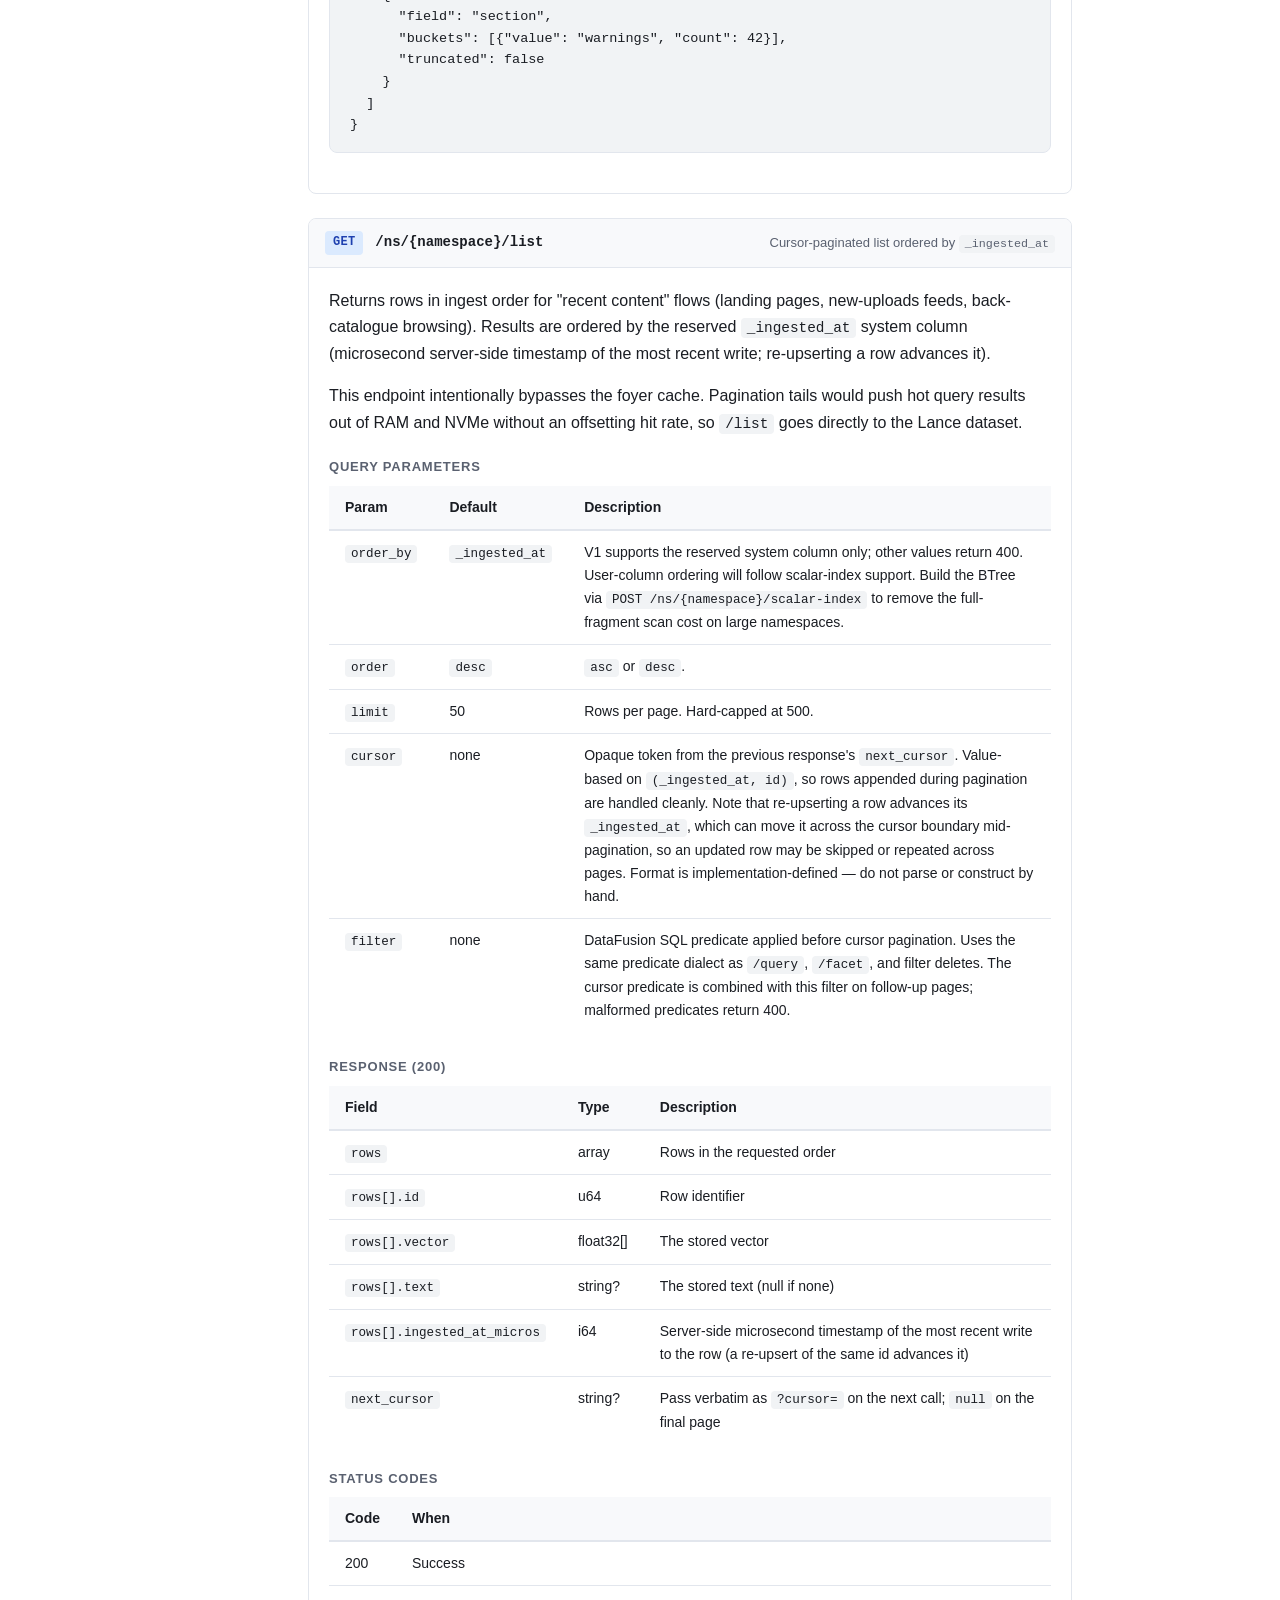
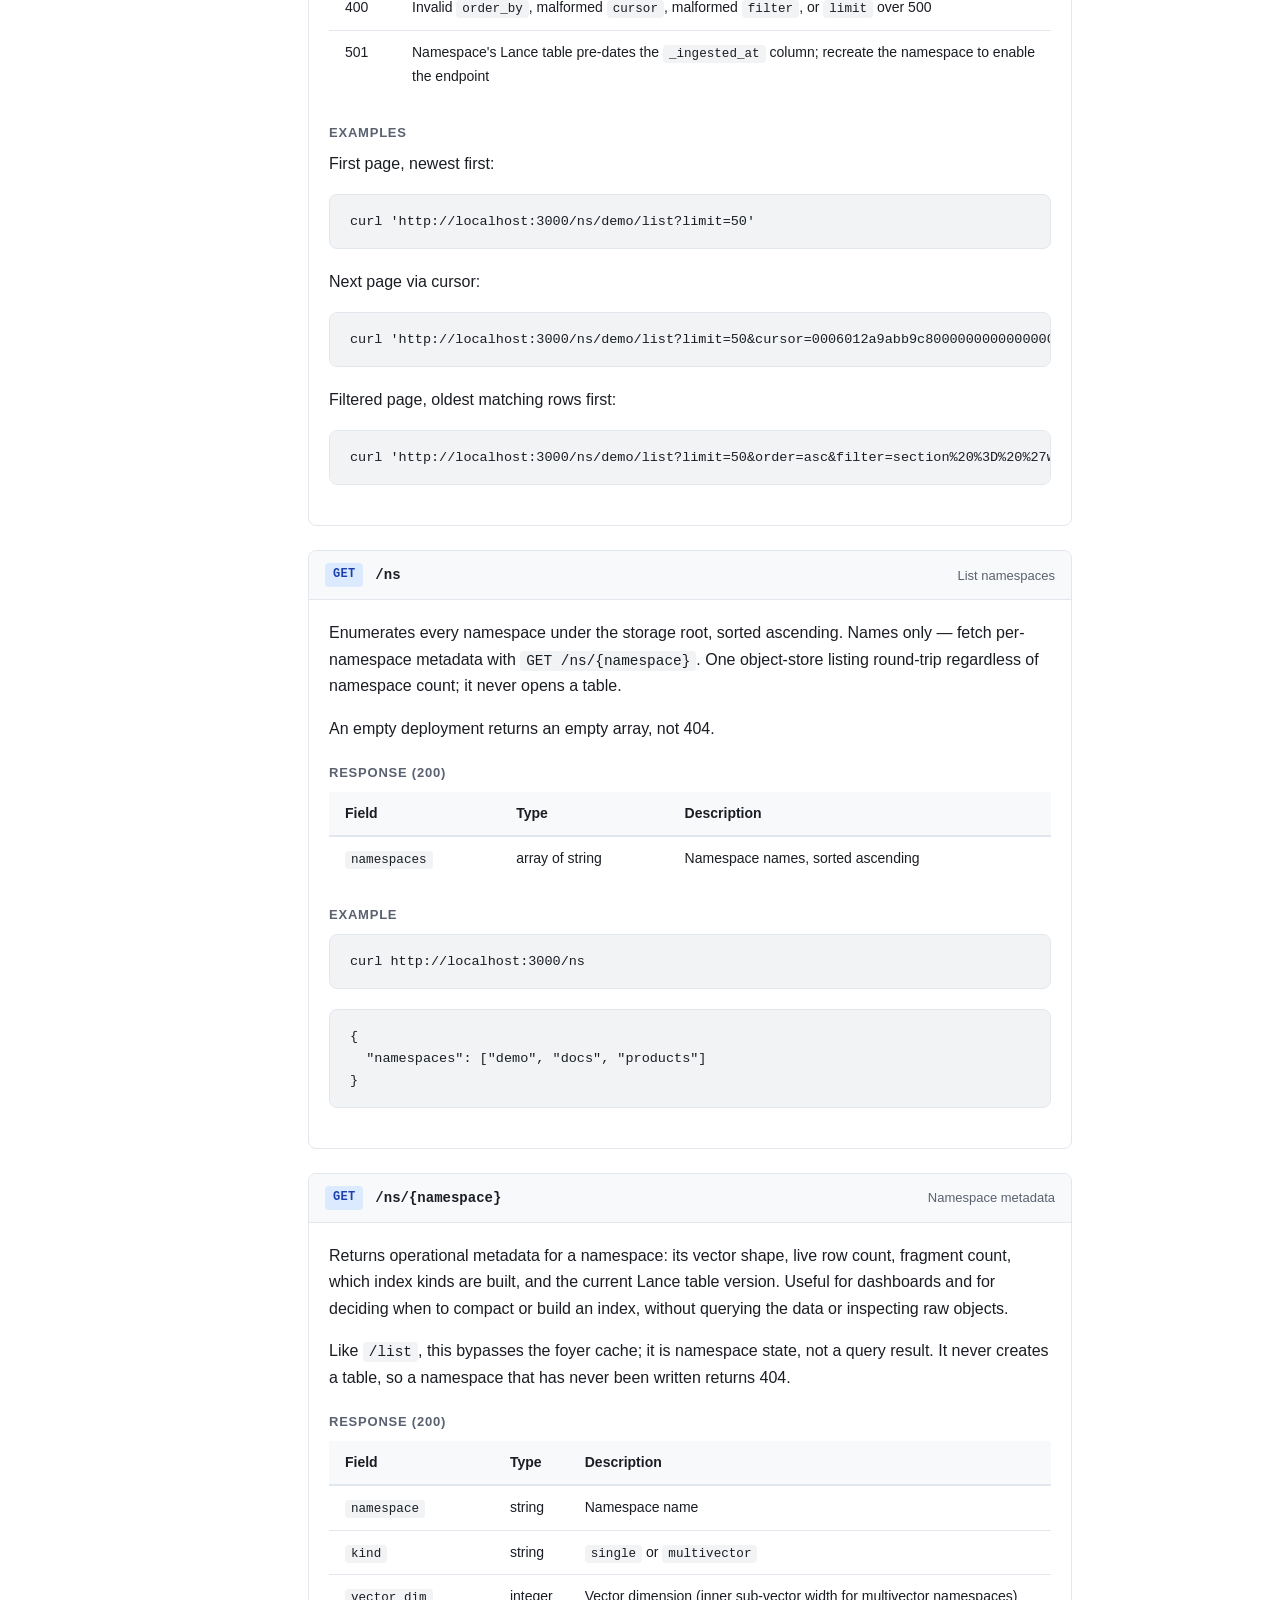
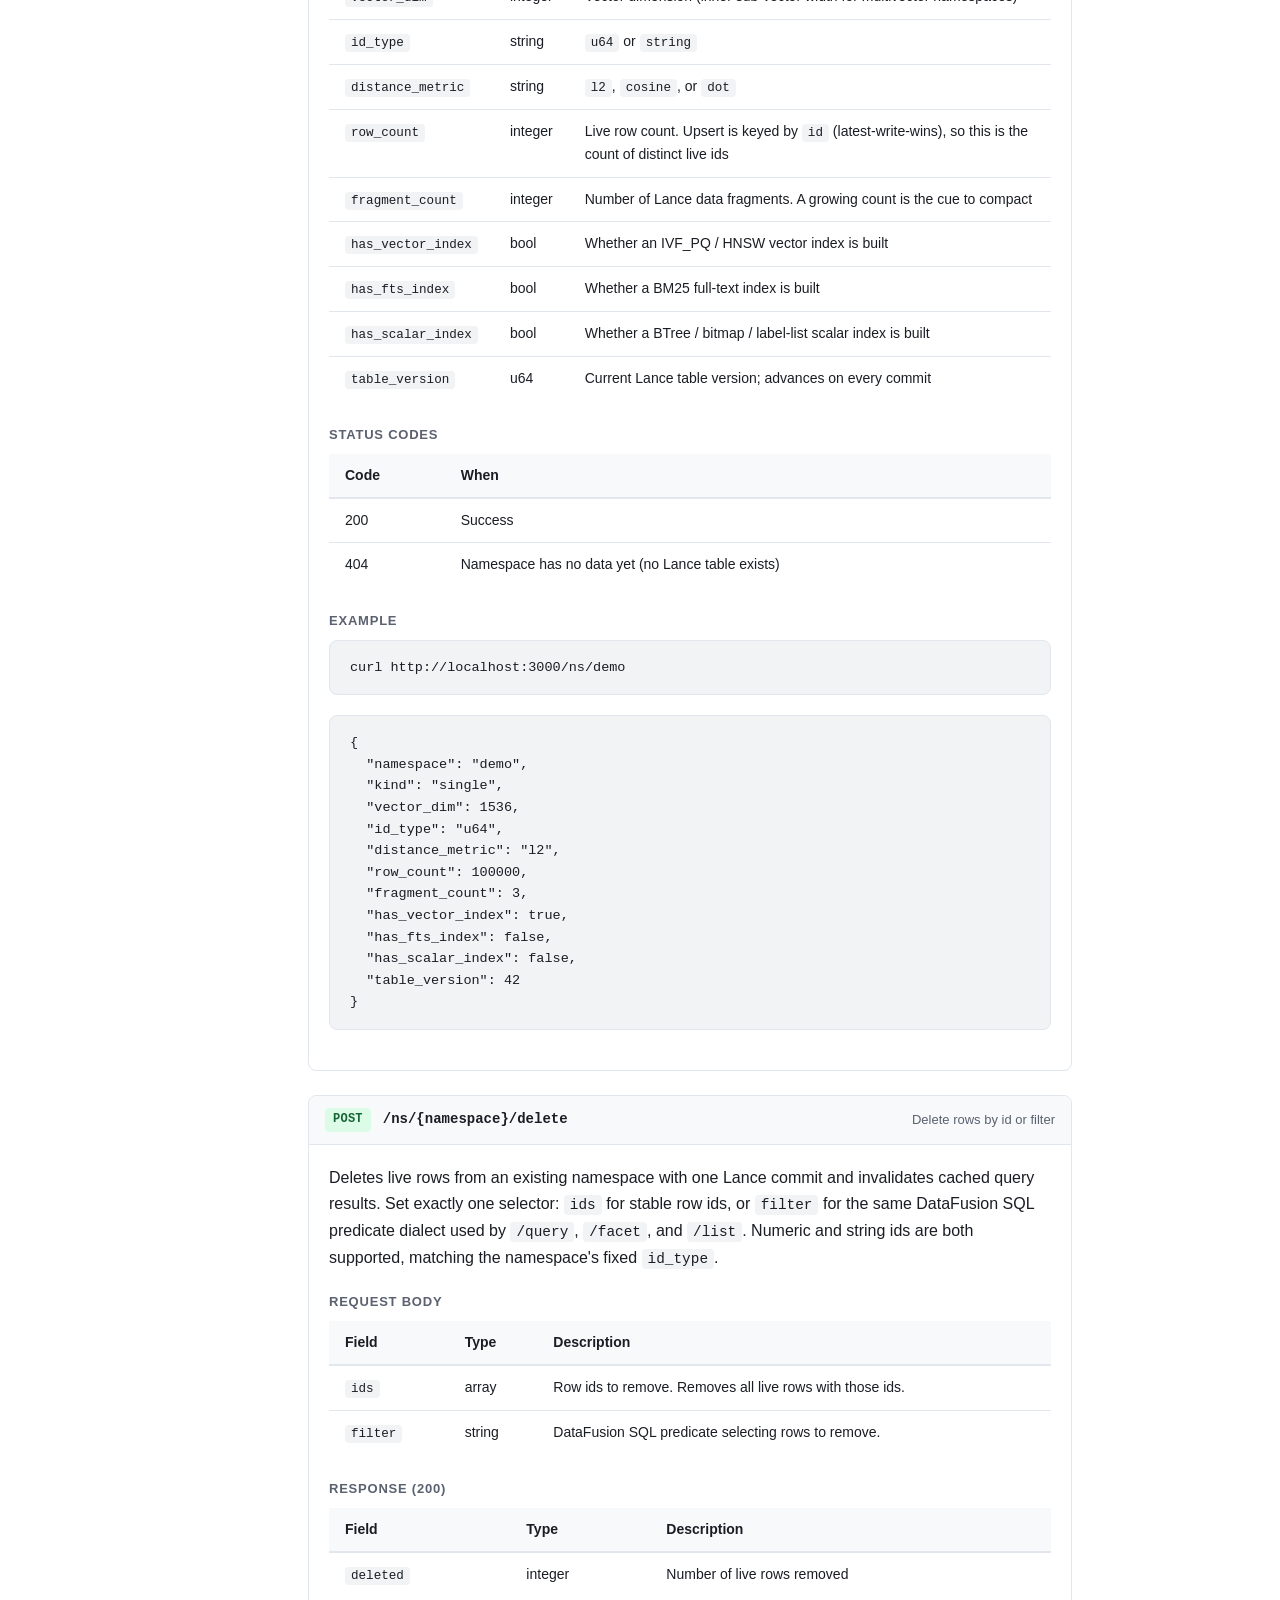
==== commit 93587289: "docs: purge removed auth surface" ====
--- a/docs/api.html
+++ b/docs/api.html
@@ -48,22 +48,12 @@
     <h1>API Reference</h1>
     <p class="subtitle">All request and response bodies are JSON. The base URL defaults to <code>http://localhost:3000</code>.</p>
 
-    <h2>Authentication</h2>
-    <p>When <code>HEVSEARCH_API_KEY</code> is configured, every protected endpoint requires <code>Authorization: Bearer &lt;token&gt;</code>. Two tiers exist:</p>
-    <ul>
-      <li><strong>Read/write</strong> (<code>HEVSEARCH_API_KEY</code>) — <code>upsert</code>, <code>query</code>, <code>list</code>, <code>warmup</code>, <code>GET /ns</code>, <code>GET /ns/{namespace}</code>, and <code>GET /operations/{id}</code>.</li>
-      <li><strong>Admin</strong> (<code>HEVSEARCH_ADMIN_API_KEY</code>) — <code>delete</code>, <code>index</code>, <code>fts-index</code>, <code>scalar-index</code>, <code>compact</code>. The admin key also satisfies read/write routes. If no admin key is configured, the read/write key authorises admin routes too (single-key fallback).</li>
-    </ul>
-    <p><code>/health</code> is always public. <code>/metrics</code> is public unless <code>HEVSEARCH_METRICS_TOKEN</code> is set, in which case the same Bearer header is required. Token comparisons are constant-time (<code>subtle::ConstantTimeEq</code>). See <a href="configuration.html#authentication">configuration</a> for the full env-var list, including the optional <code>HEVSEARCH_RATE_LIMIT_RPS</code> / <code>HEVSEARCH_PREAUTH_IP_LIMIT_RPS</code> rate-limit knobs.</p>
-    <p>Rejection responses on protected endpoints:</p>
-    <ul>
-      <li><code>401 Unauthorized</code> — header missing, malformed, or token unknown. Includes <code>WWW-Authenticate: Bearer realm="hevsearch"</code>.</li>
-      <li><code>403 Forbidden</code> — valid token but the route requires admin scope and only the read/write key was presented.</li>
-      <li><code>429 Too Many Requests</code> — rejected by either rate limiter; includes <code>Retry-After</code> seconds.</li>
-    </ul>
+    <h2 id="trusted-internal-service">Trusted internal service</h2>
+    <p>hev search runs in open mode only. The engine does not authenticate requests, authorise tenants, enforce rate limits, or trust proxy identity headers; Layer owns that edge surface.</p>
+    <p>Deploy hev search on an internal network behind Layer or another authenticating gateway, and restrict direct reachability with a Kubernetes <code>NetworkPolicy</code> or equivalent network control. Incoming <code>Authorization</code> headers are not required by the engine.</p>
     <div class="callout callout-warning">
-      <div class="callout-title">Service-level only</div>
-      A token authorises operations against the hevsearch process, not against a specific namespace. Per-tenant namespace isolation requires an authenticating gateway in front of hev search.
+      <div class="callout-title">Do not expose directly</div>
+      Namespace isolation is a storage concern inside the engine. Per-tenant authorization belongs at the edge before a request reaches hev search.
     </div>
 
     <h2>Namespaces</h2>
@@ -834,21 +824,6 @@
           <td><code>{"error": "invalid namespace: must be lowercase alphanumeric and hyphens, max 64 chars"}</code></td>
         </tr>
         <tr>
-          <td><code>401</code></td>
-          <td>Missing, malformed, or unknown <code>Authorization: Bearer</code> header. Only emitted when an API key is configured. Includes <code>WWW-Authenticate</code>.</td>
-          <td><code>{"error": "unauthorized"}</code></td>
-        </tr>
-        <tr>
-          <td><code>403</code></td>
-          <td>Valid read/write key on an admin route while a separate admin key is configured.</td>
-          <td><code>{"error": "forbidden"}</code></td>
-        </tr>
-        <tr>
-          <td><code>429</code></td>
-          <td>Rejected by the per-principal or pre-auth IP rate limiter. Response includes <code>Retry-After</code> in seconds.</td>
-          <td><code>{"error": "rate limited"}</code></td>
-        </tr>
-        <tr>
           <td><code>500</code></td>
           <td>Object-storage connectivity, cache failure, or internal error</td>
           <td><code>{"error": "internal error"}</code></td>
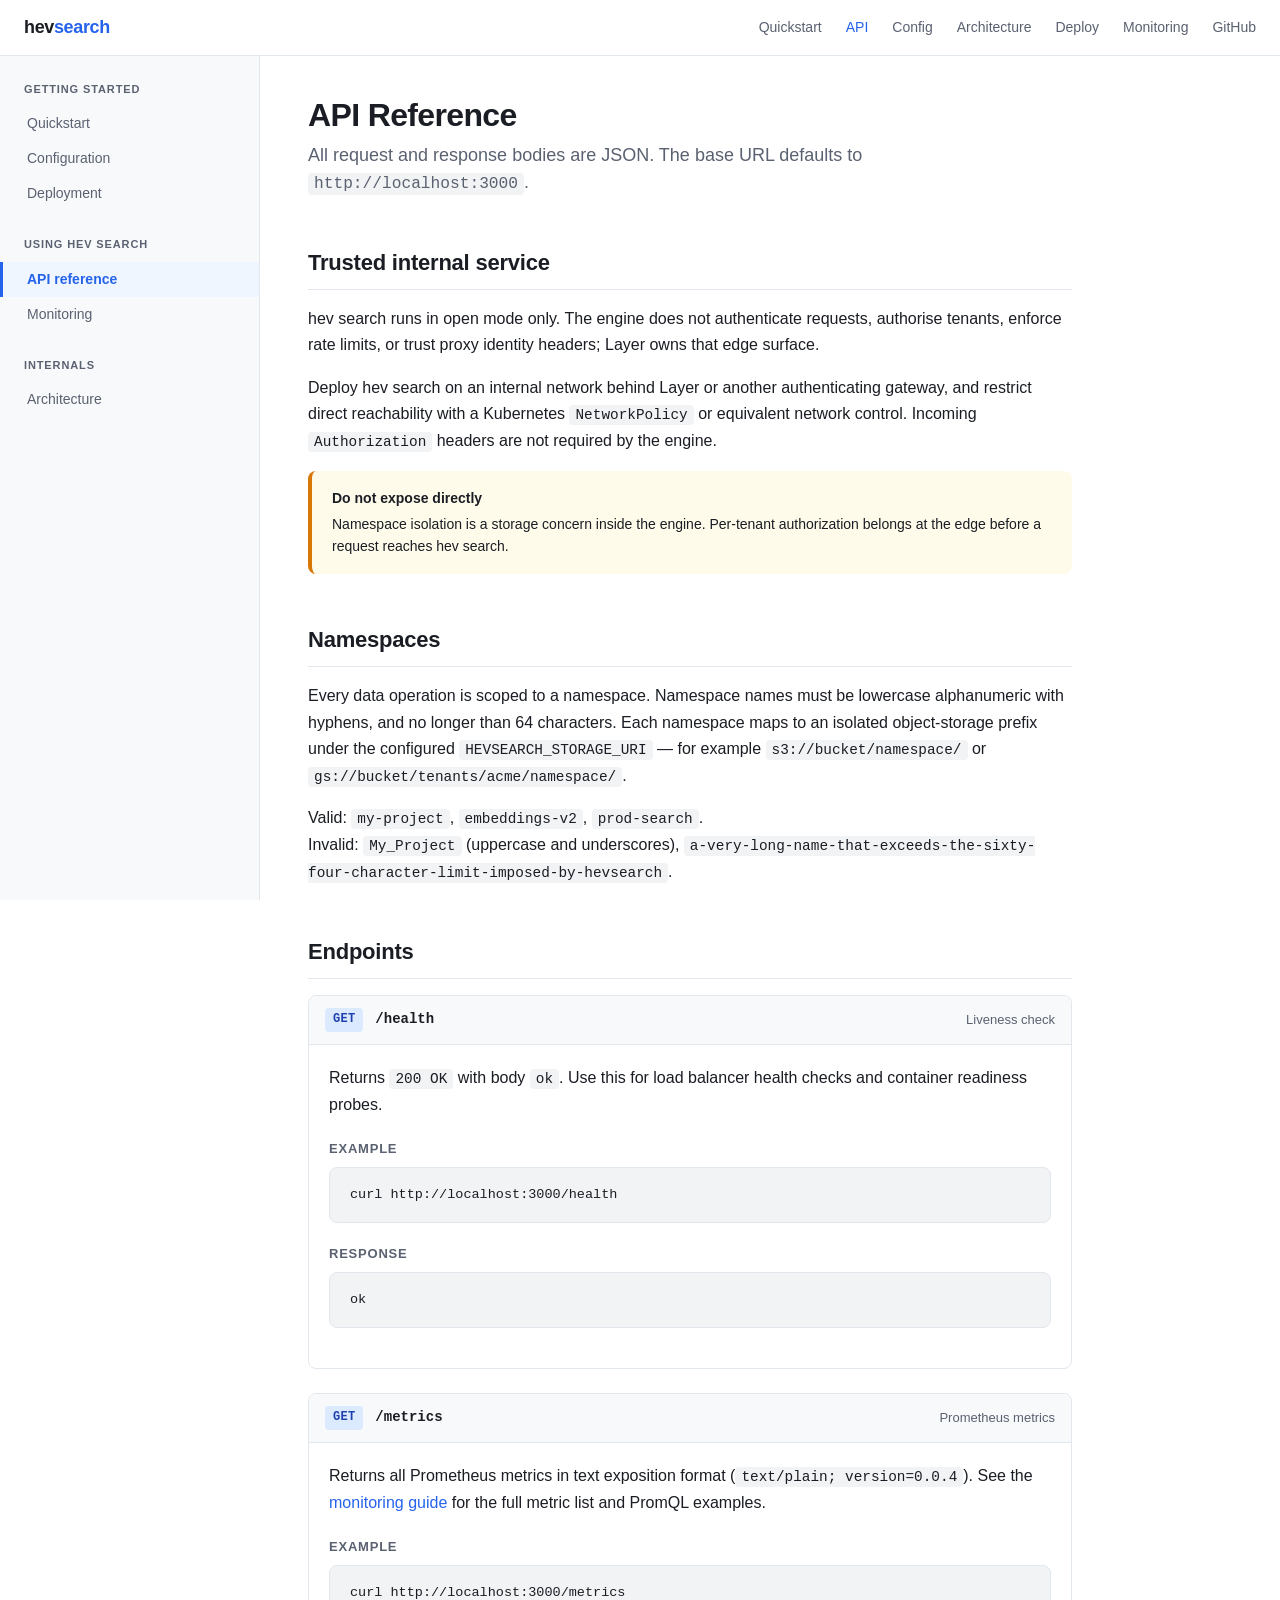
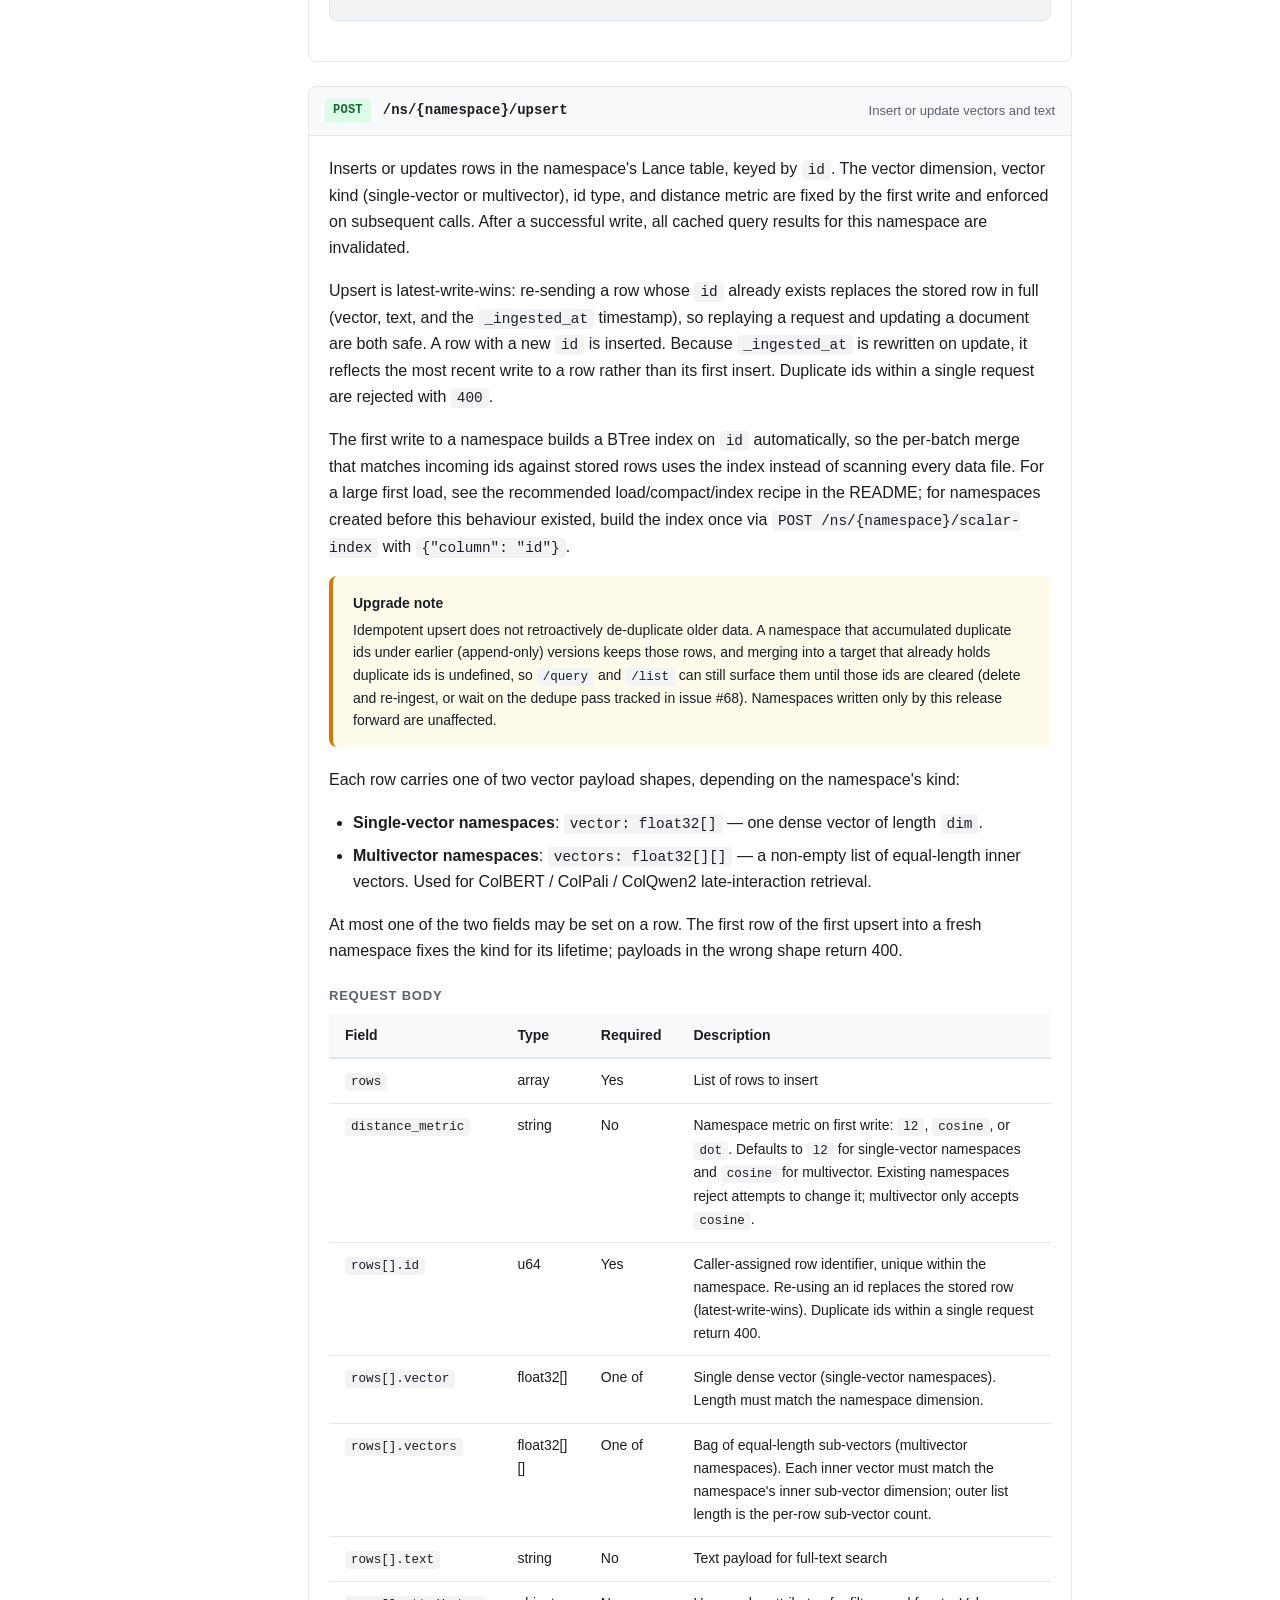
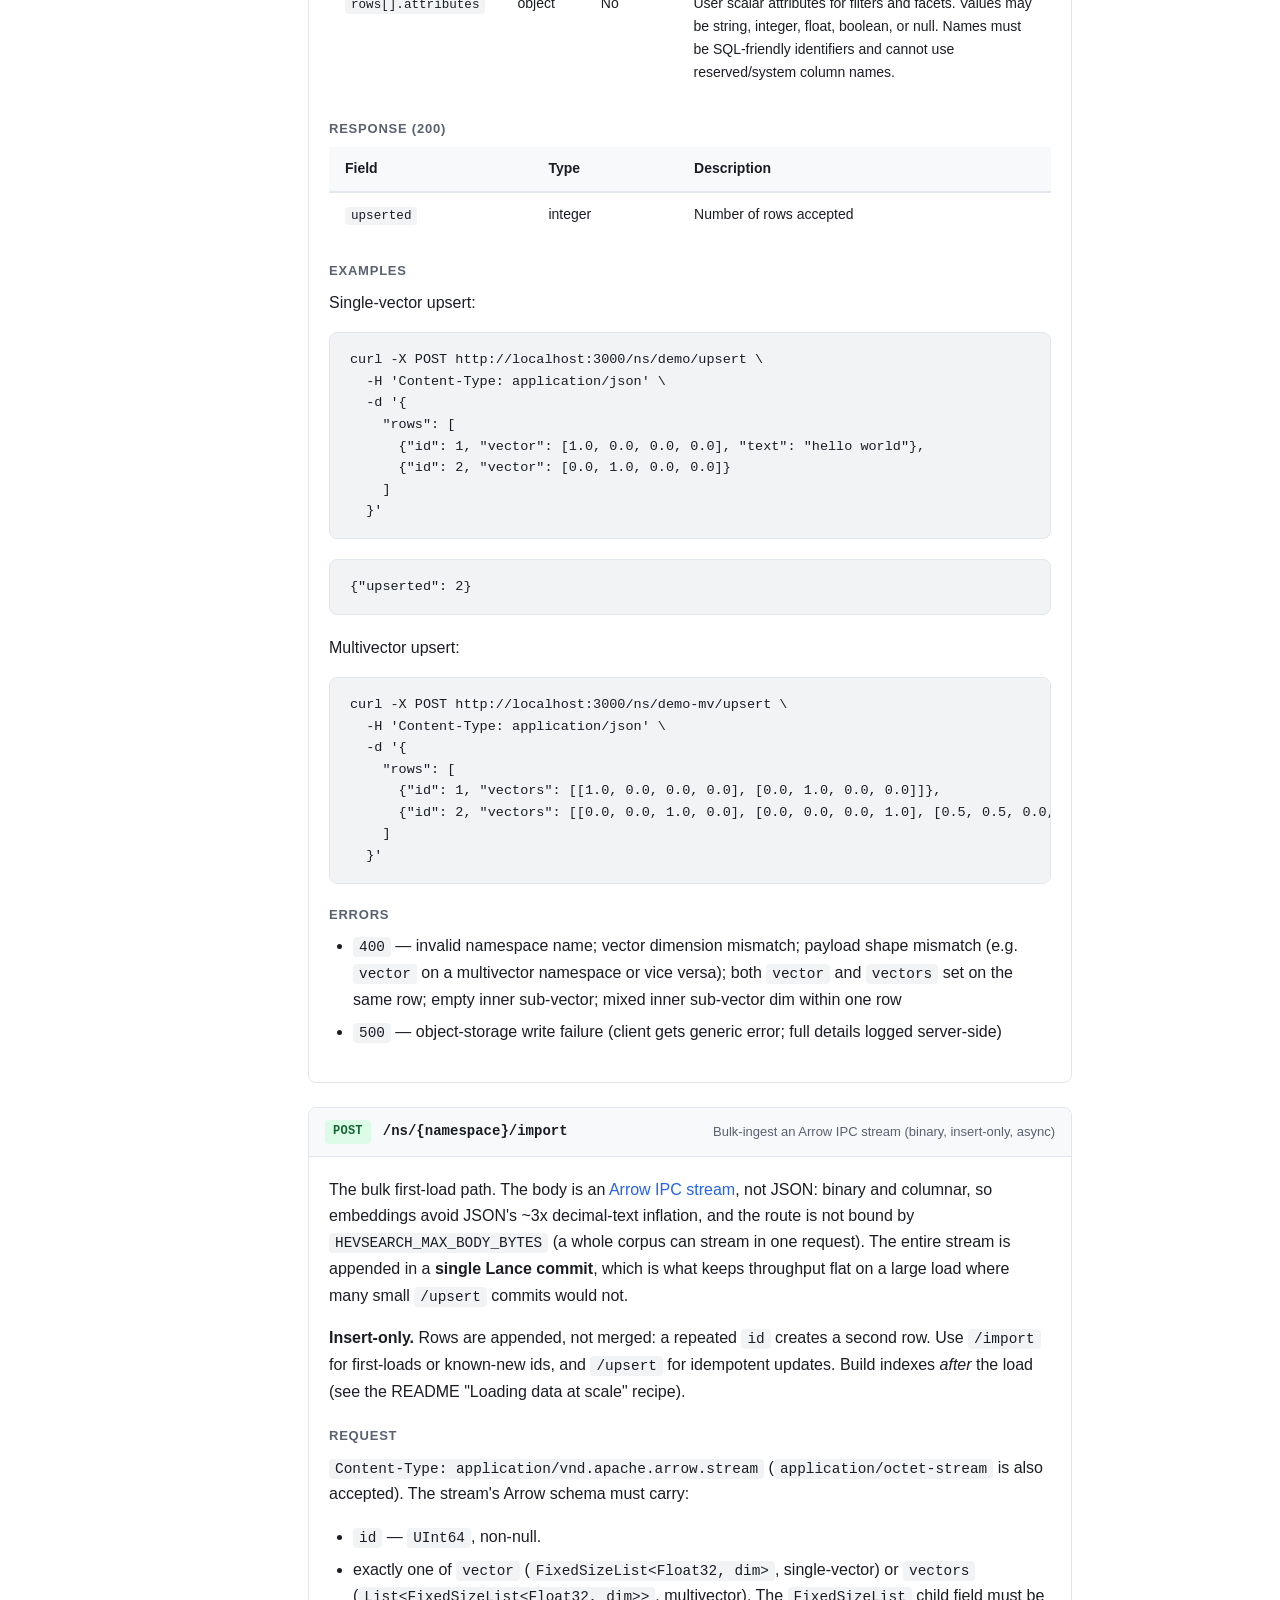
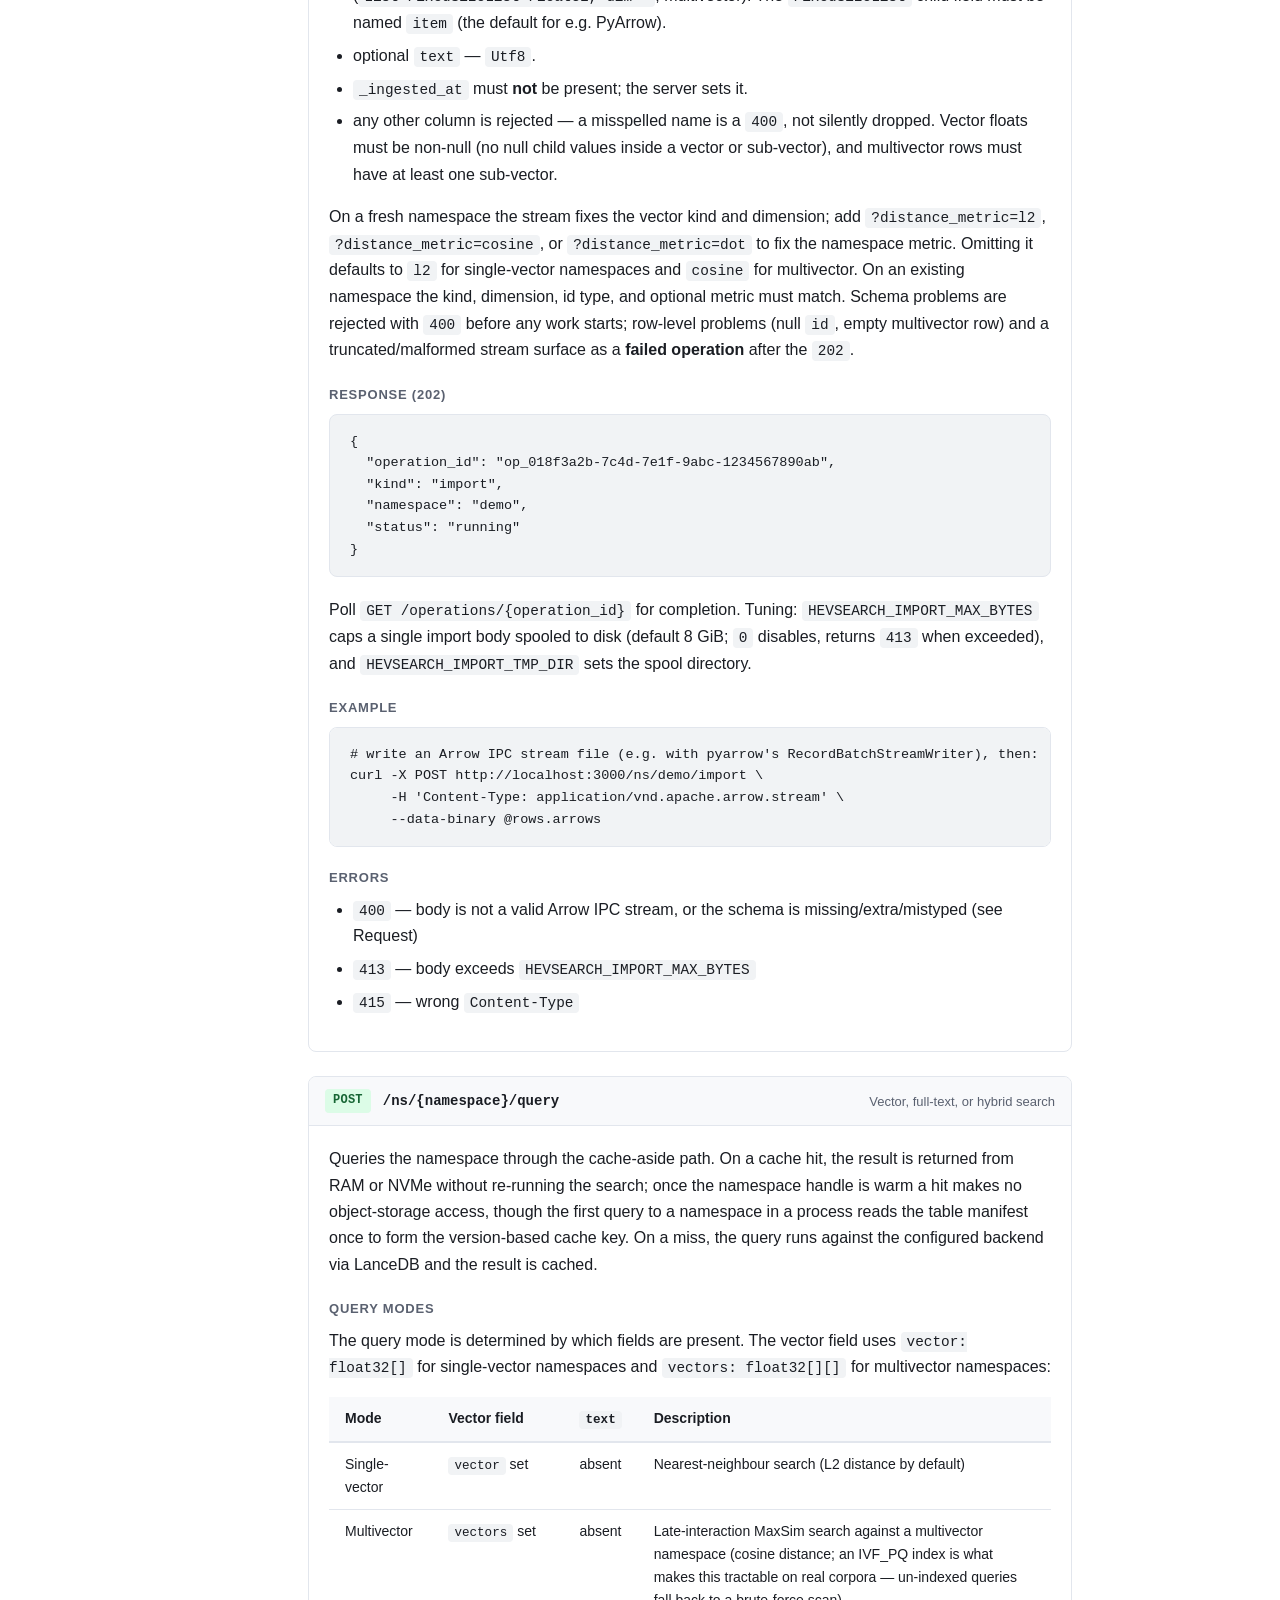
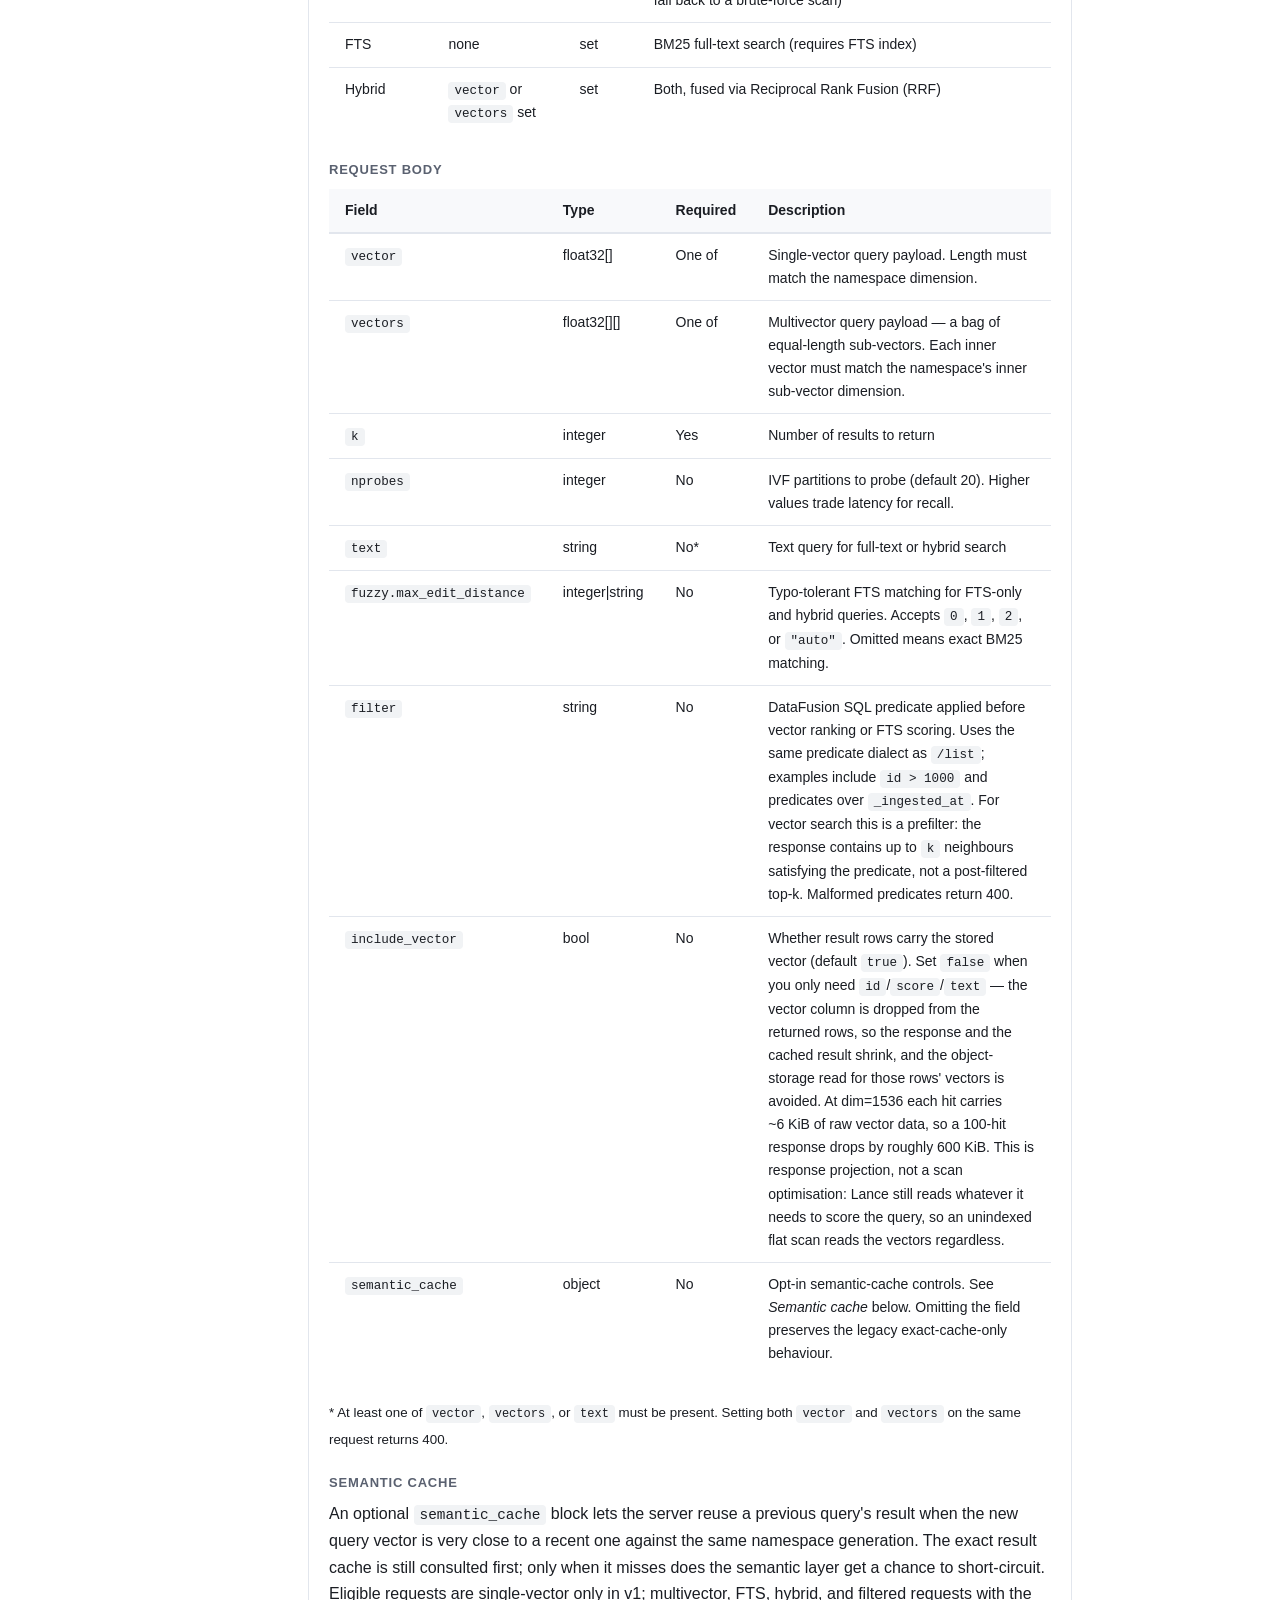
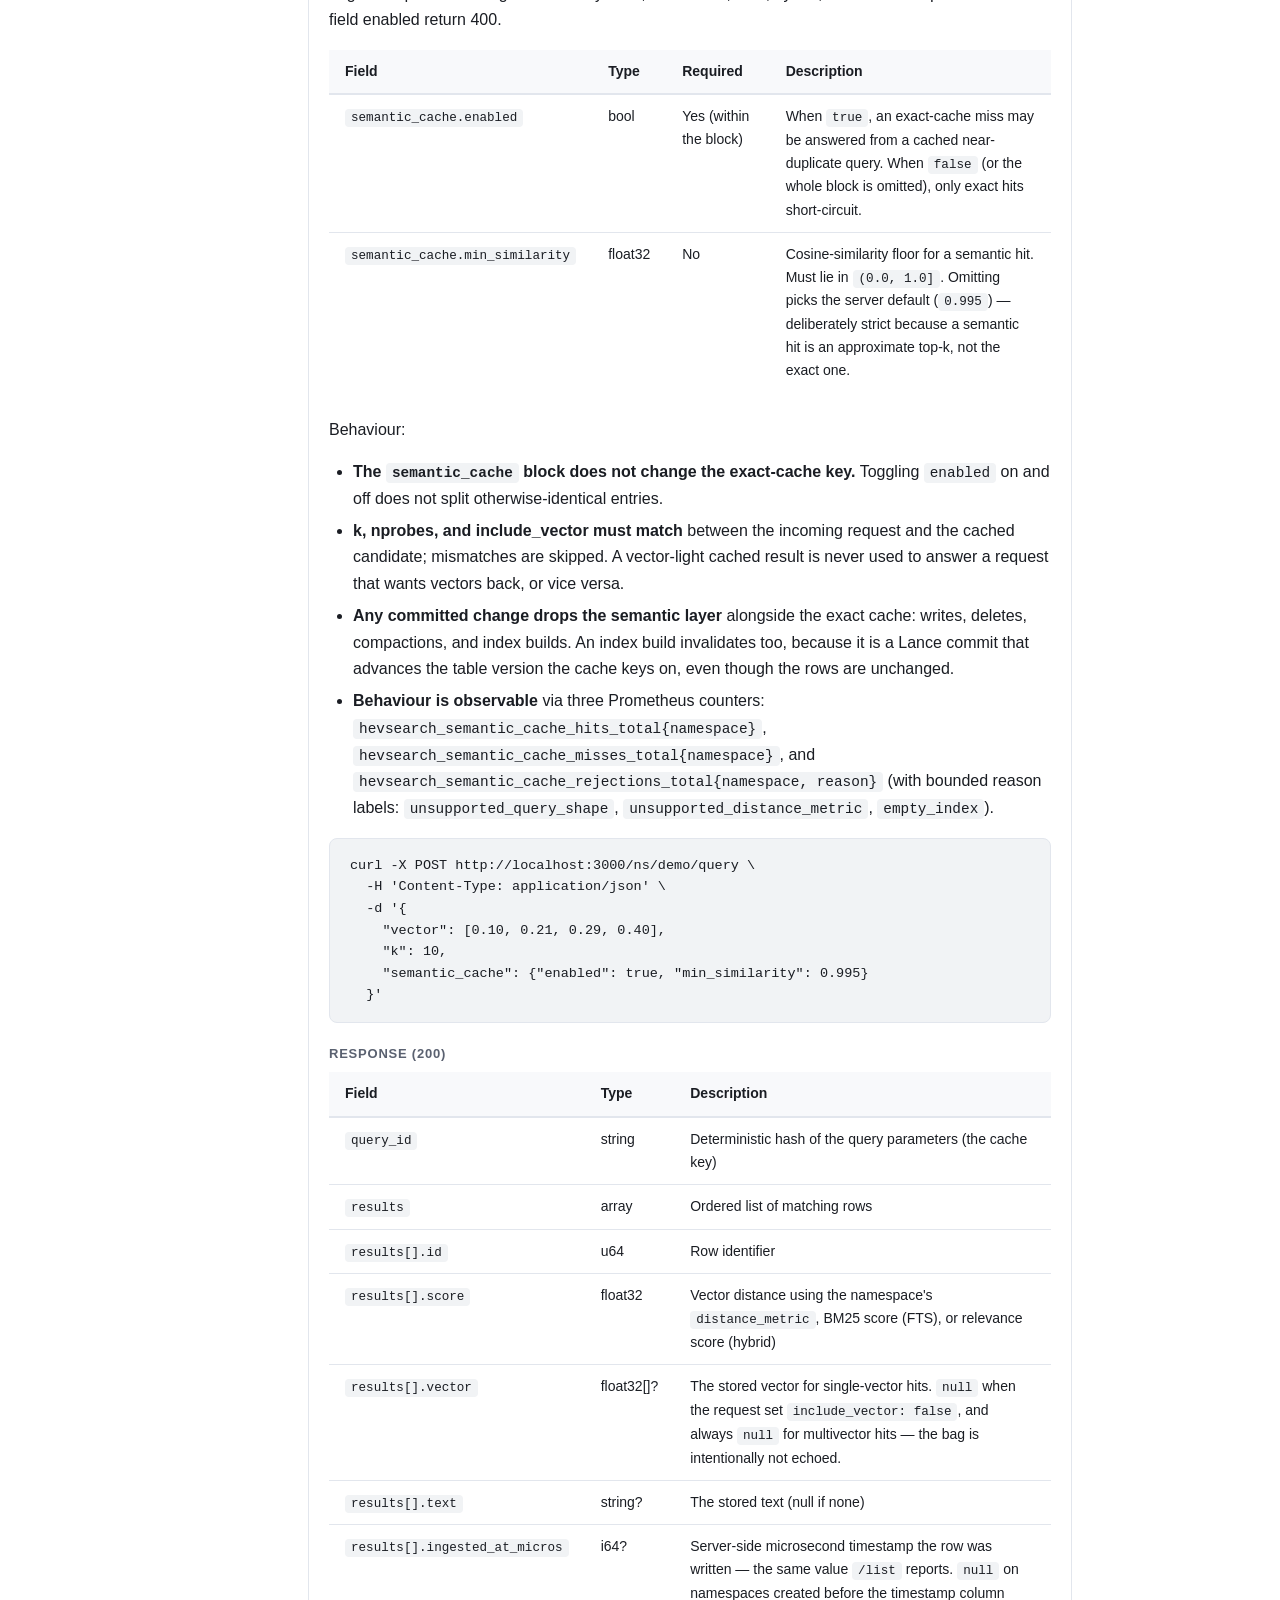
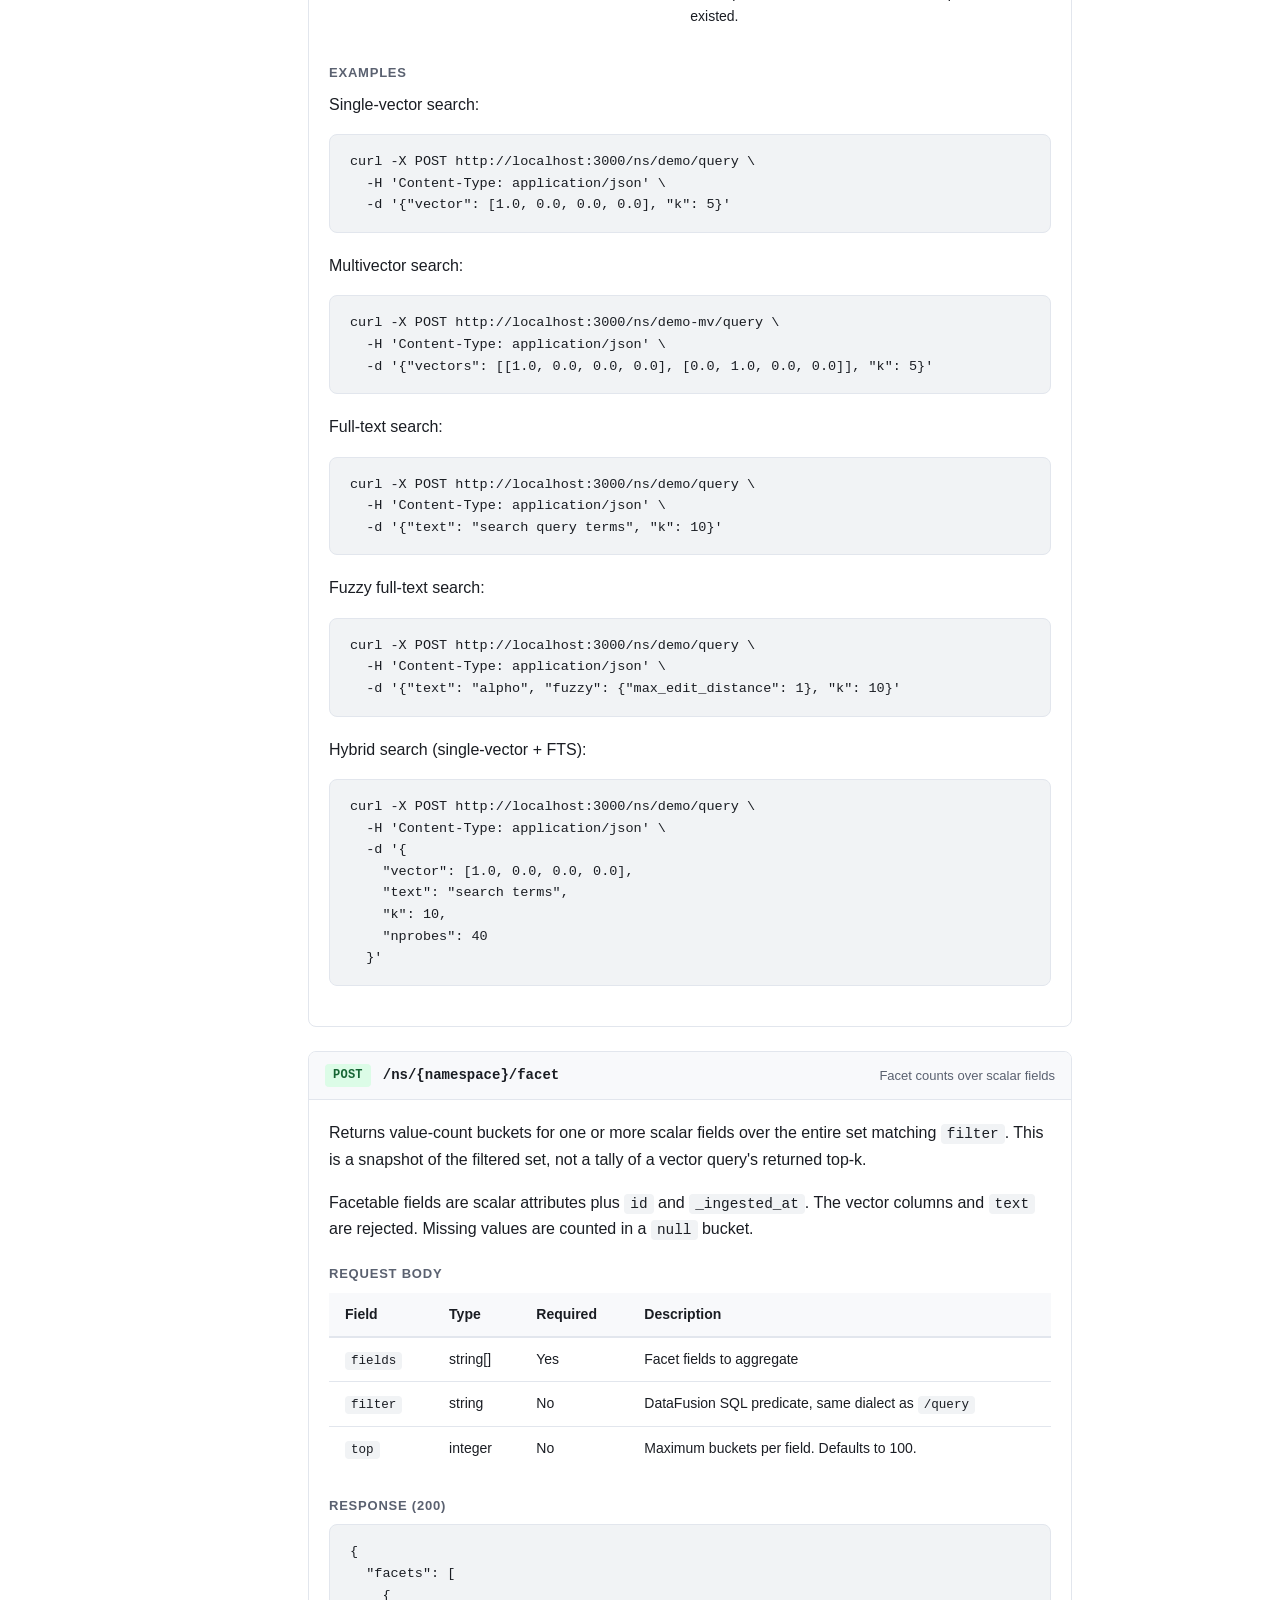
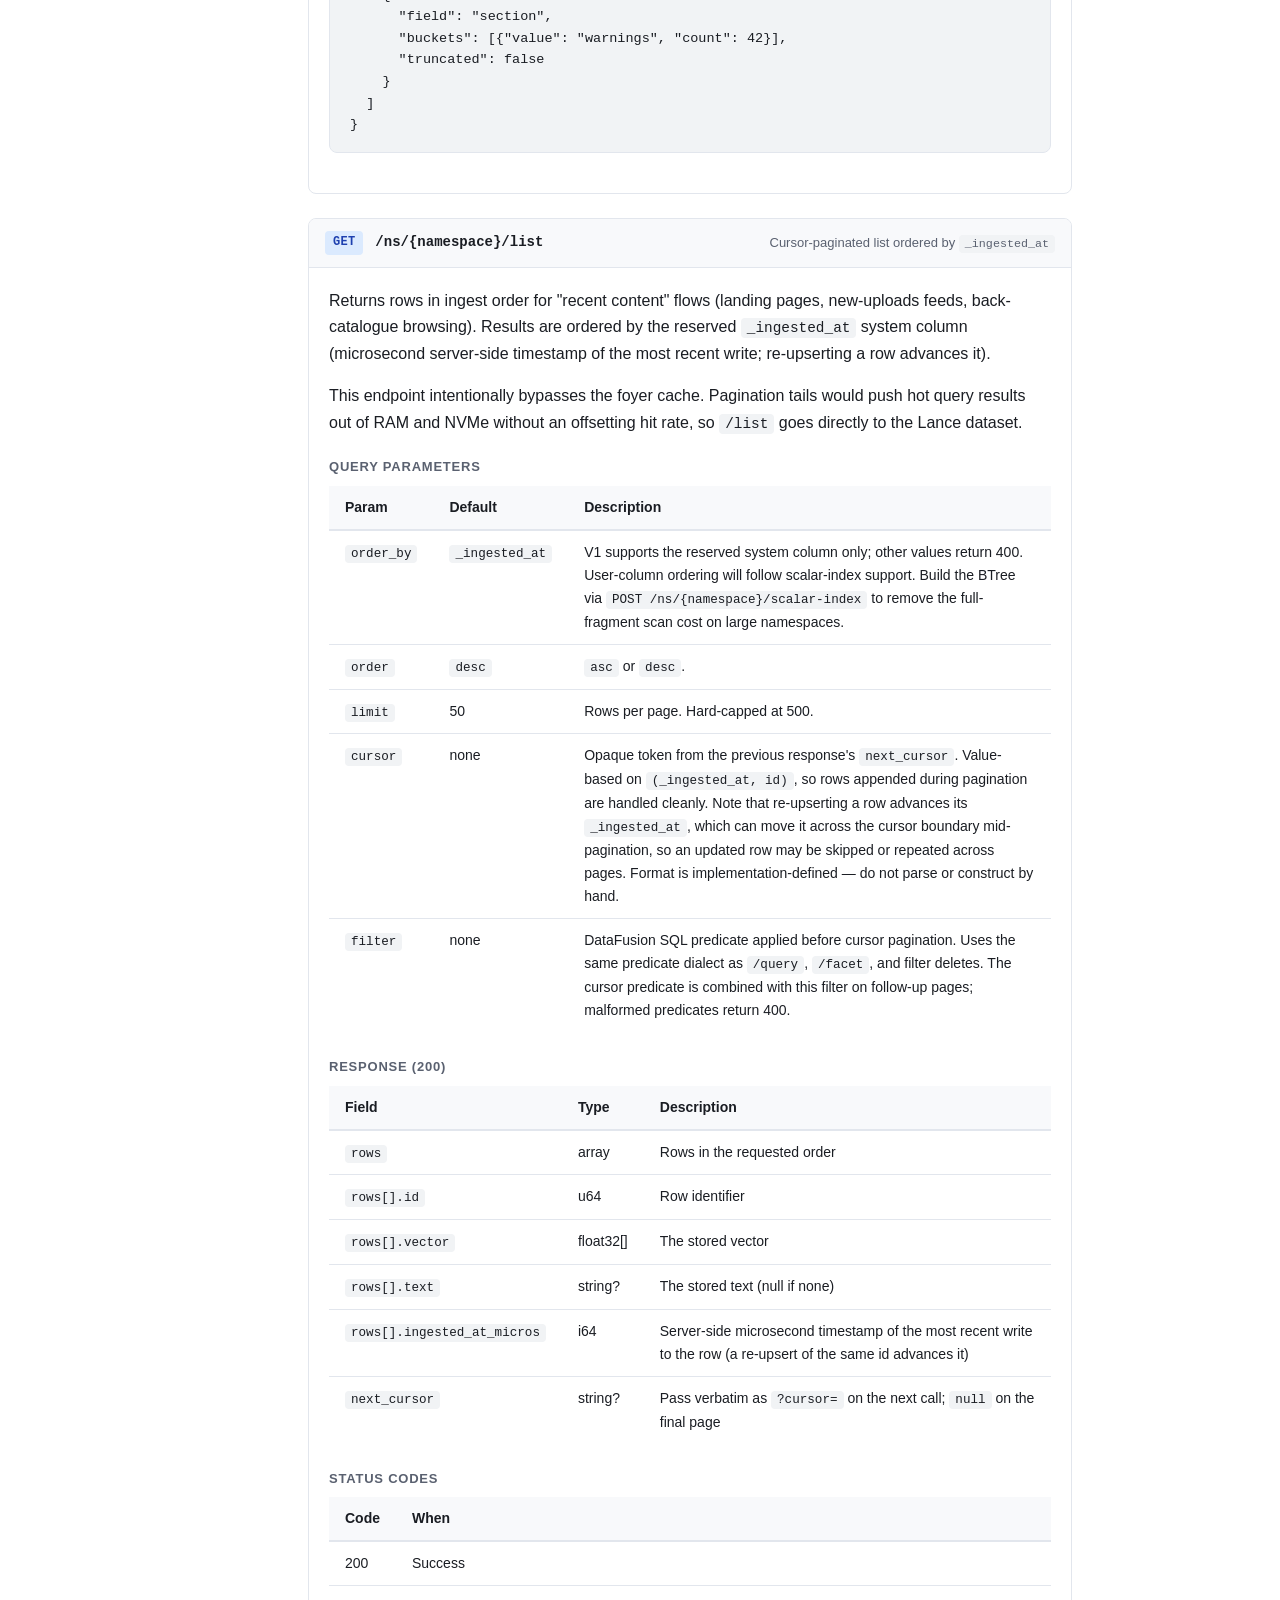
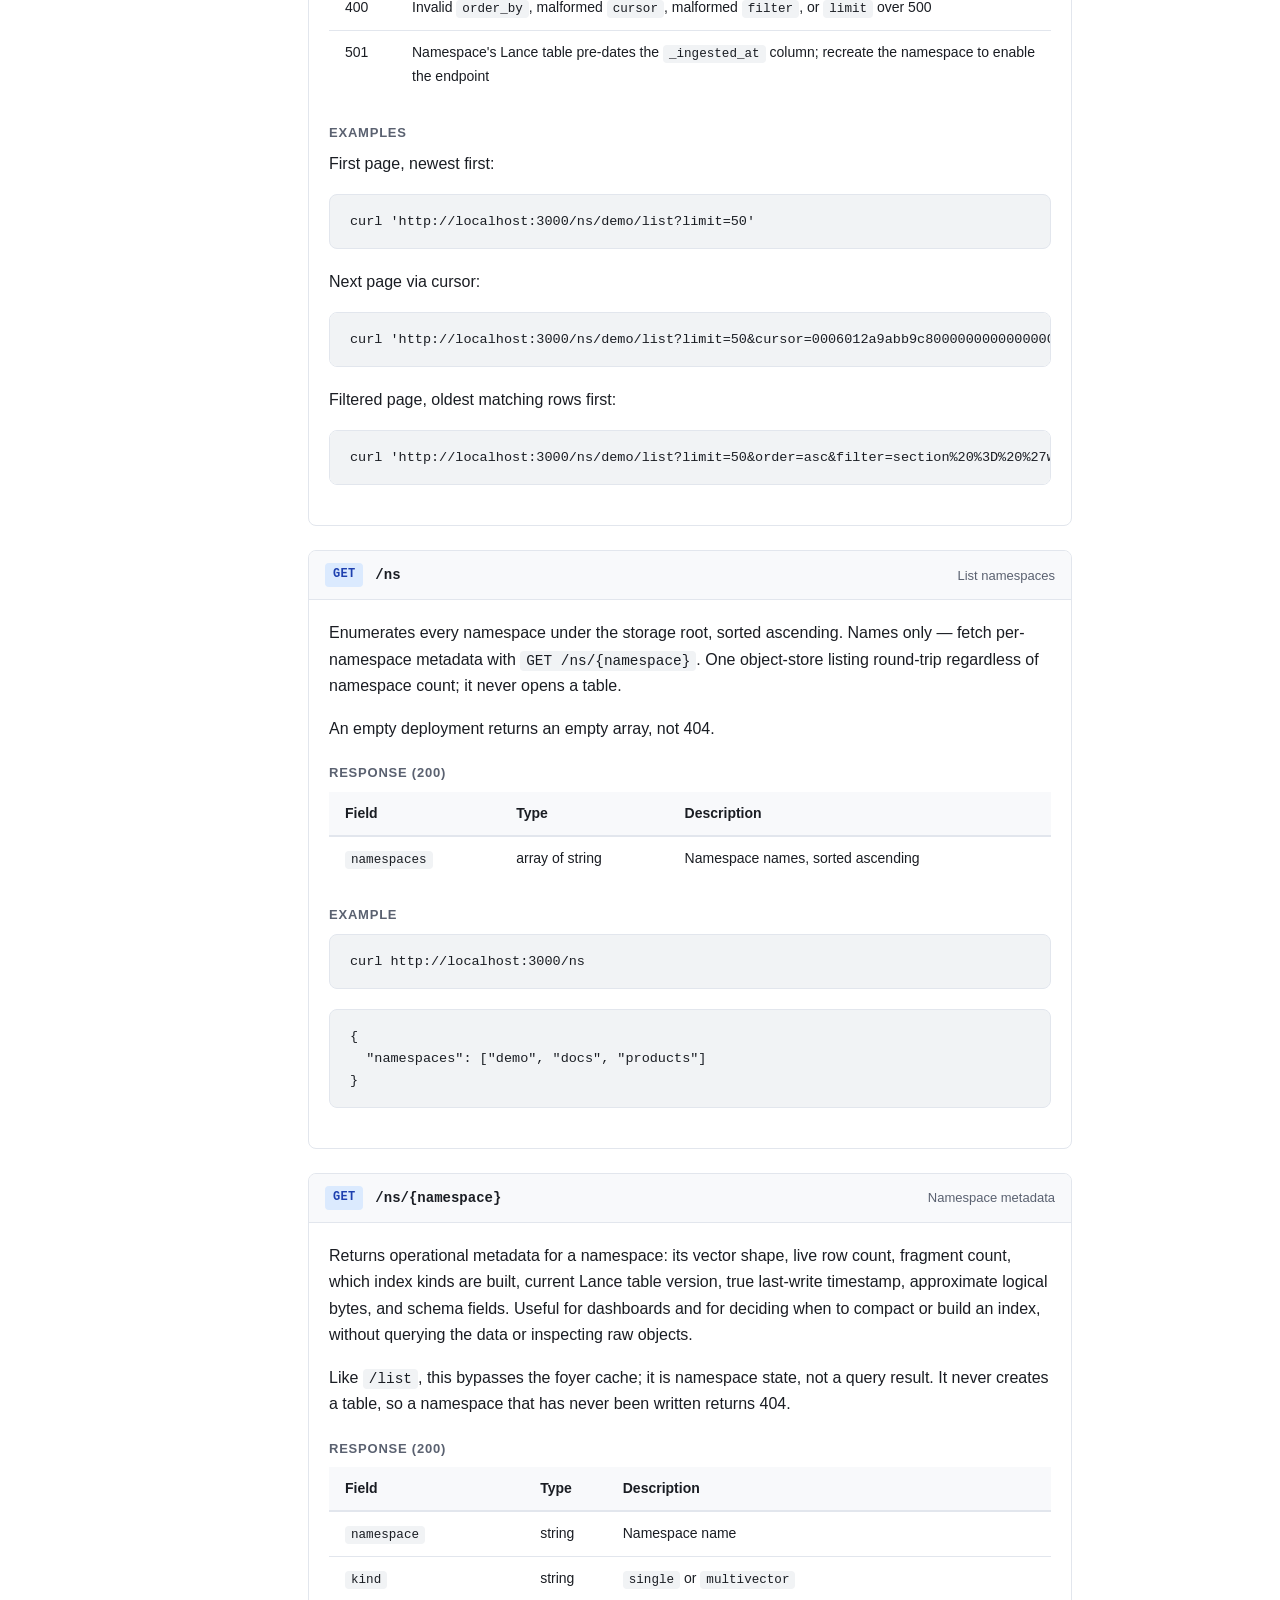
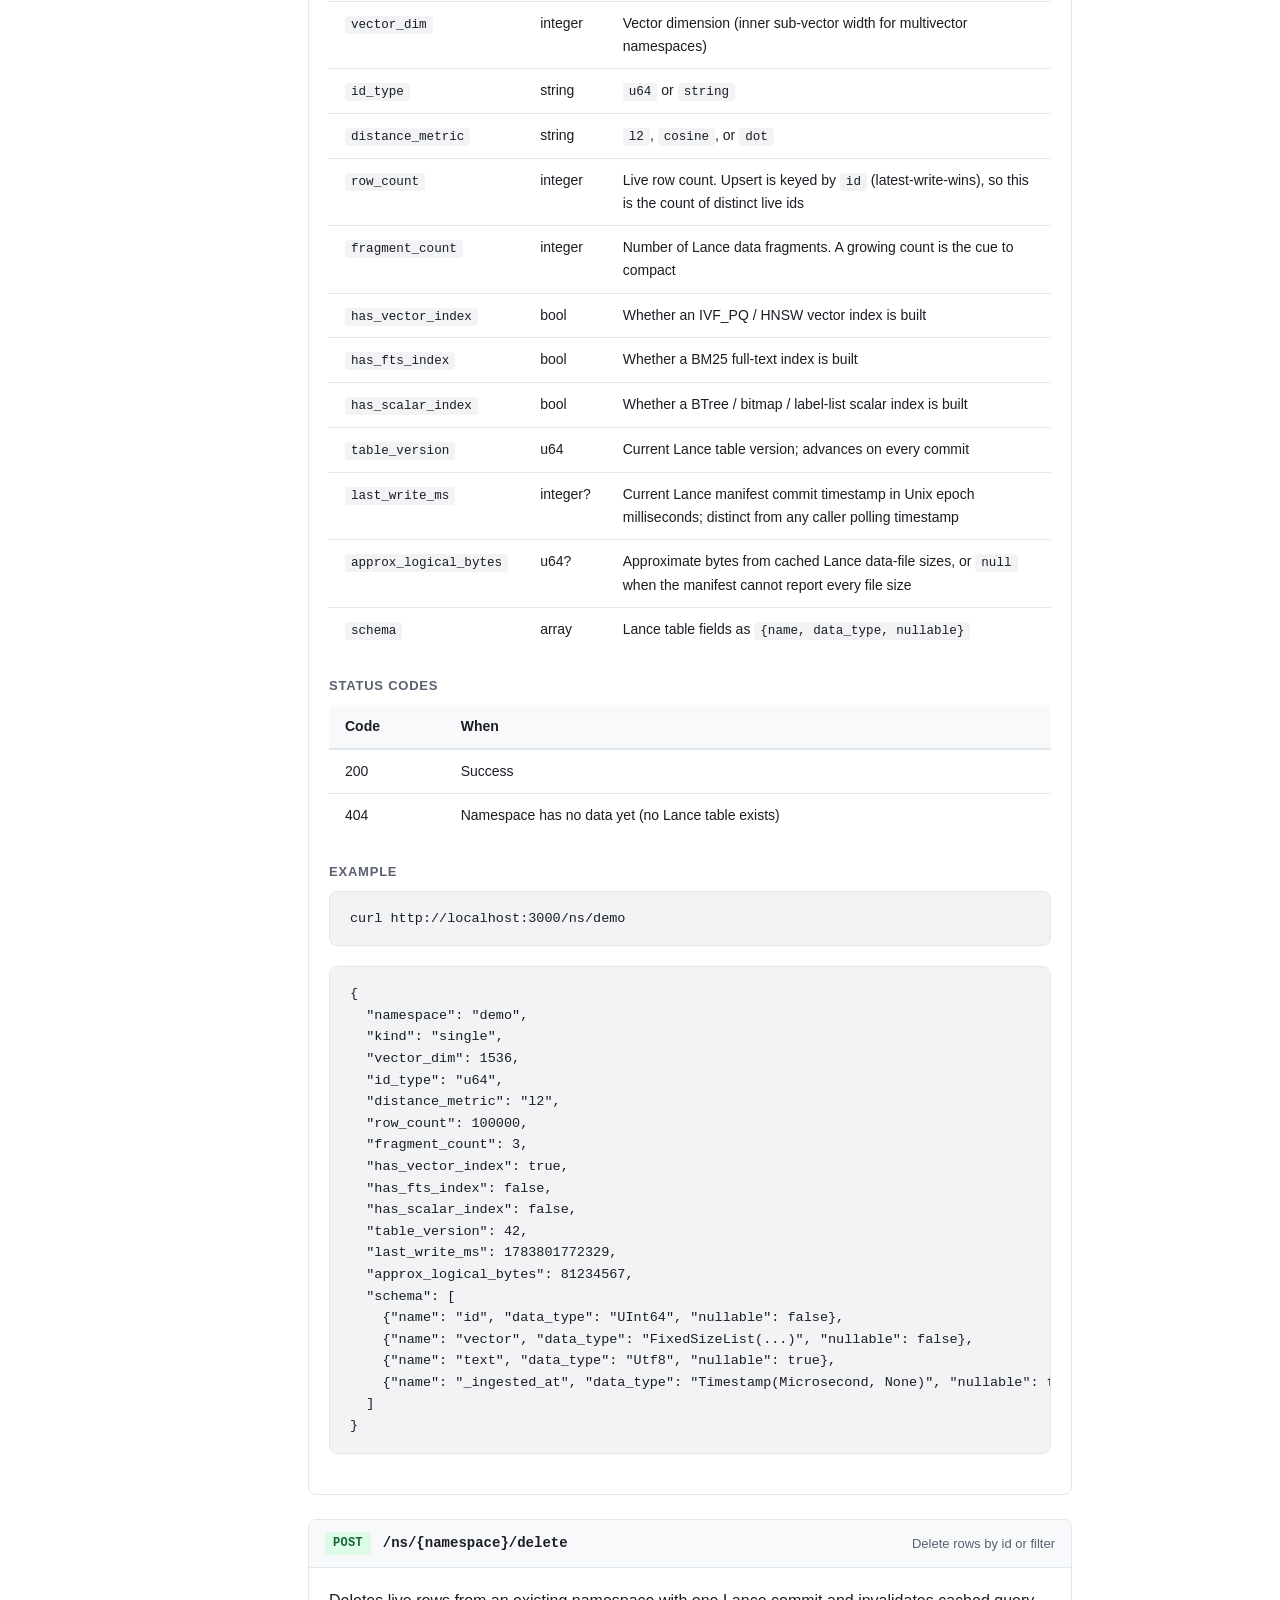
==== commit 7e5d2919: "feat: expose namespace metadata fields" ====
--- a/docs/api.html
+++ b/docs/api.html
@@ -451,7 +451,7 @@
         <span class="endpoint-desc">Namespace metadata</span>
       </div>
       <div class="endpoint-body">
-        <p>Returns operational metadata for a namespace: its vector shape, live row count, fragment count, which index kinds are built, and the current Lance table version. Useful for dashboards and for deciding when to compact or build an index, without querying the data or inspecting raw objects.</p>
+        <p>Returns operational metadata for a namespace: its vector shape, live row count, fragment count, which index kinds are built, current Lance table version, true last-write timestamp, approximate logical bytes, and schema fields. Useful for dashboards and for deciding when to compact or build an index, without querying the data or inspecting raw objects.</p>
         <p>Like <code>/list</code>, this bypasses the foyer cache; it is namespace state, not a query result. It never creates a table, so a namespace that has never been written returns 404.</p>
 
         <h4>Response (200)</h4>
@@ -469,6 +469,9 @@
             <tr><td><code>has_fts_index</code></td><td>bool</td><td>Whether a BM25 full-text index is built</td></tr>
             <tr><td><code>has_scalar_index</code></td><td>bool</td><td>Whether a BTree / bitmap / label-list scalar index is built</td></tr>
             <tr><td><code>table_version</code></td><td>u64</td><td>Current Lance table version; advances on every commit</td></tr>
+            <tr><td><code>last_write_ms</code></td><td>integer?</td><td>Current Lance manifest commit timestamp in Unix epoch milliseconds; distinct from any caller polling timestamp</td></tr>
+            <tr><td><code>approx_logical_bytes</code></td><td>u64?</td><td>Approximate bytes from cached Lance data-file sizes, or <code>null</code> when the manifest cannot report every file size</td></tr>
+            <tr><td><code>schema</code></td><td>array</td><td>Lance table fields as <code>{name, data_type, nullable}</code></td></tr>
           </tbody>
         </table>
 
@@ -494,7 +497,15 @@
   "has_vector_index": true,
   "has_fts_index": false,
   "has_scalar_index": false,
-  "table_version": 42
+  "table_version": 42,
+  "last_write_ms": 1783801772329,
+  "approx_logical_bytes": 81234567,
+  "schema": [
+    {"name": "id", "data_type": "UInt64", "nullable": false},
+    {"name": "vector", "data_type": "FixedSizeList(...)", "nullable": false},
+    {"name": "text", "data_type": "Utf8", "nullable": true},
+    {"name": "_ingested_at", "data_type": "Timestamp(Microsecond, None)", "nullable": false}
+  ]
 }</code></pre>
       </div>
     </div>
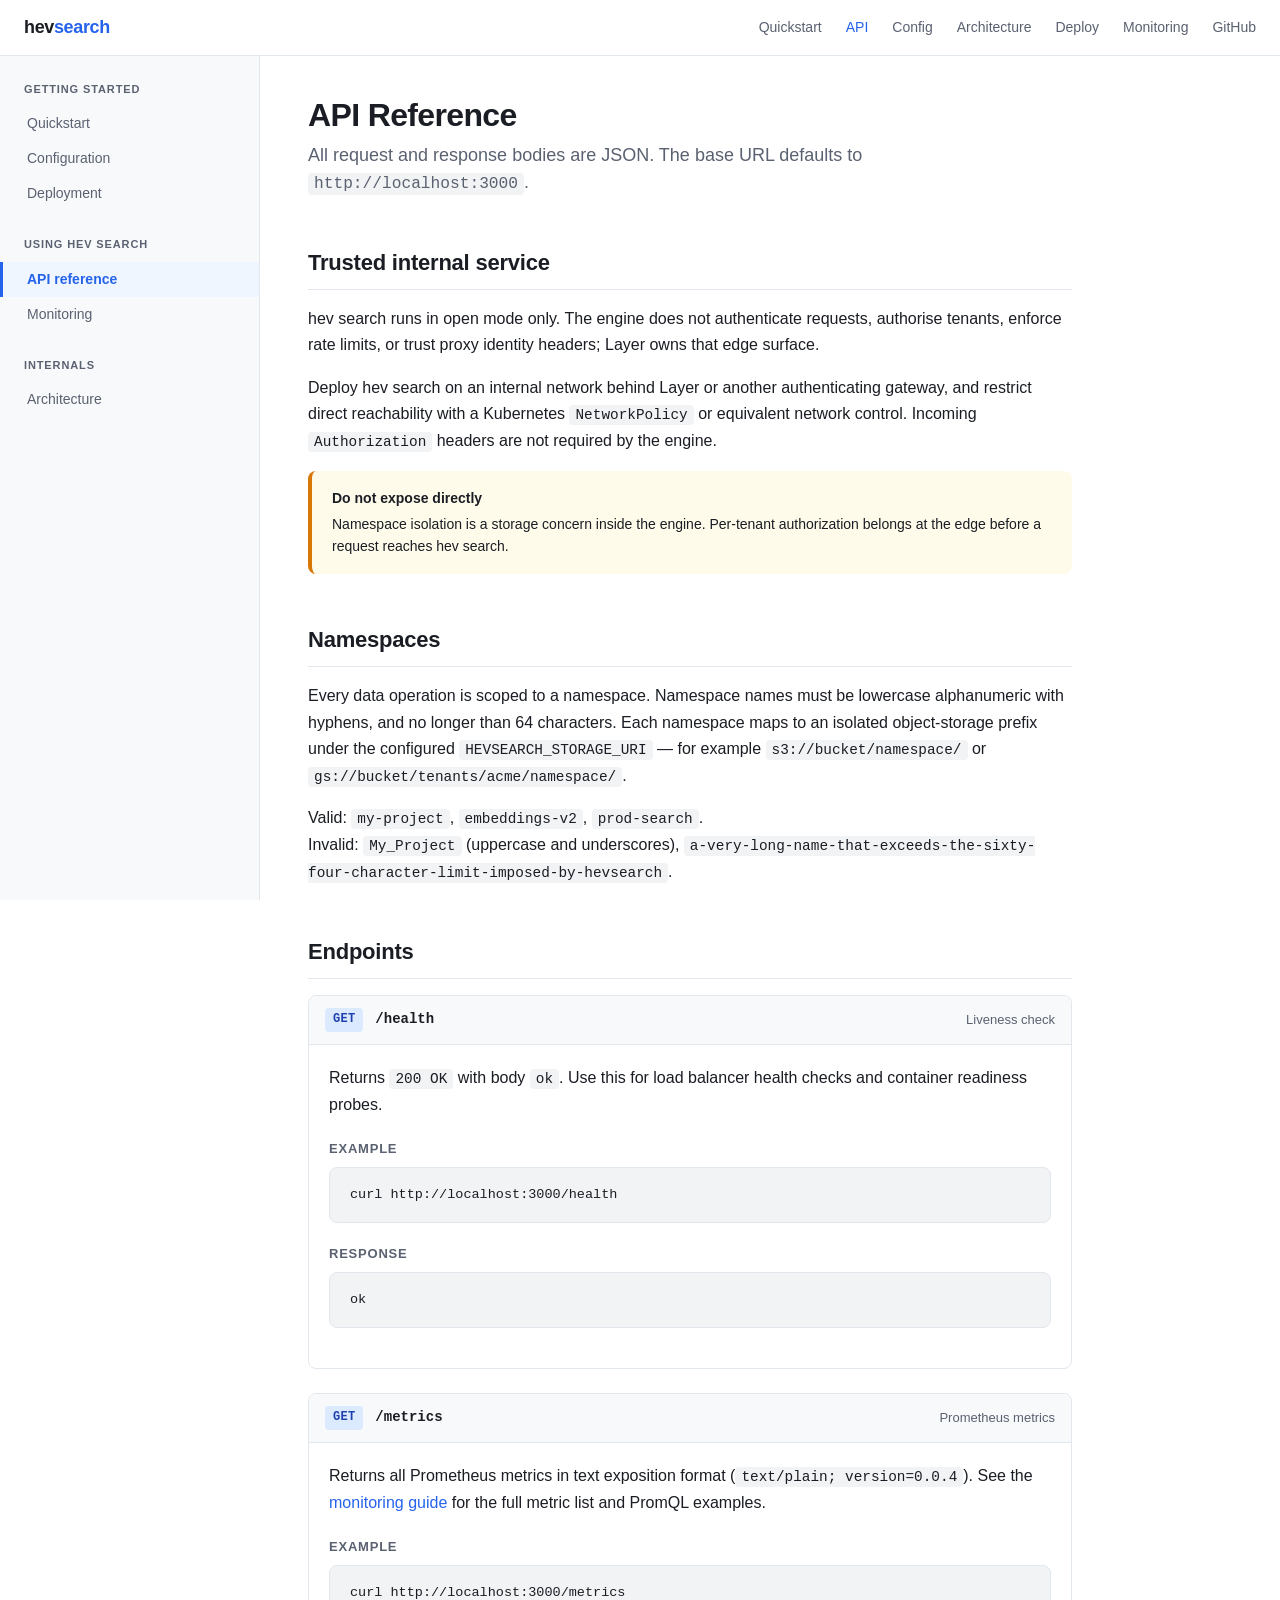
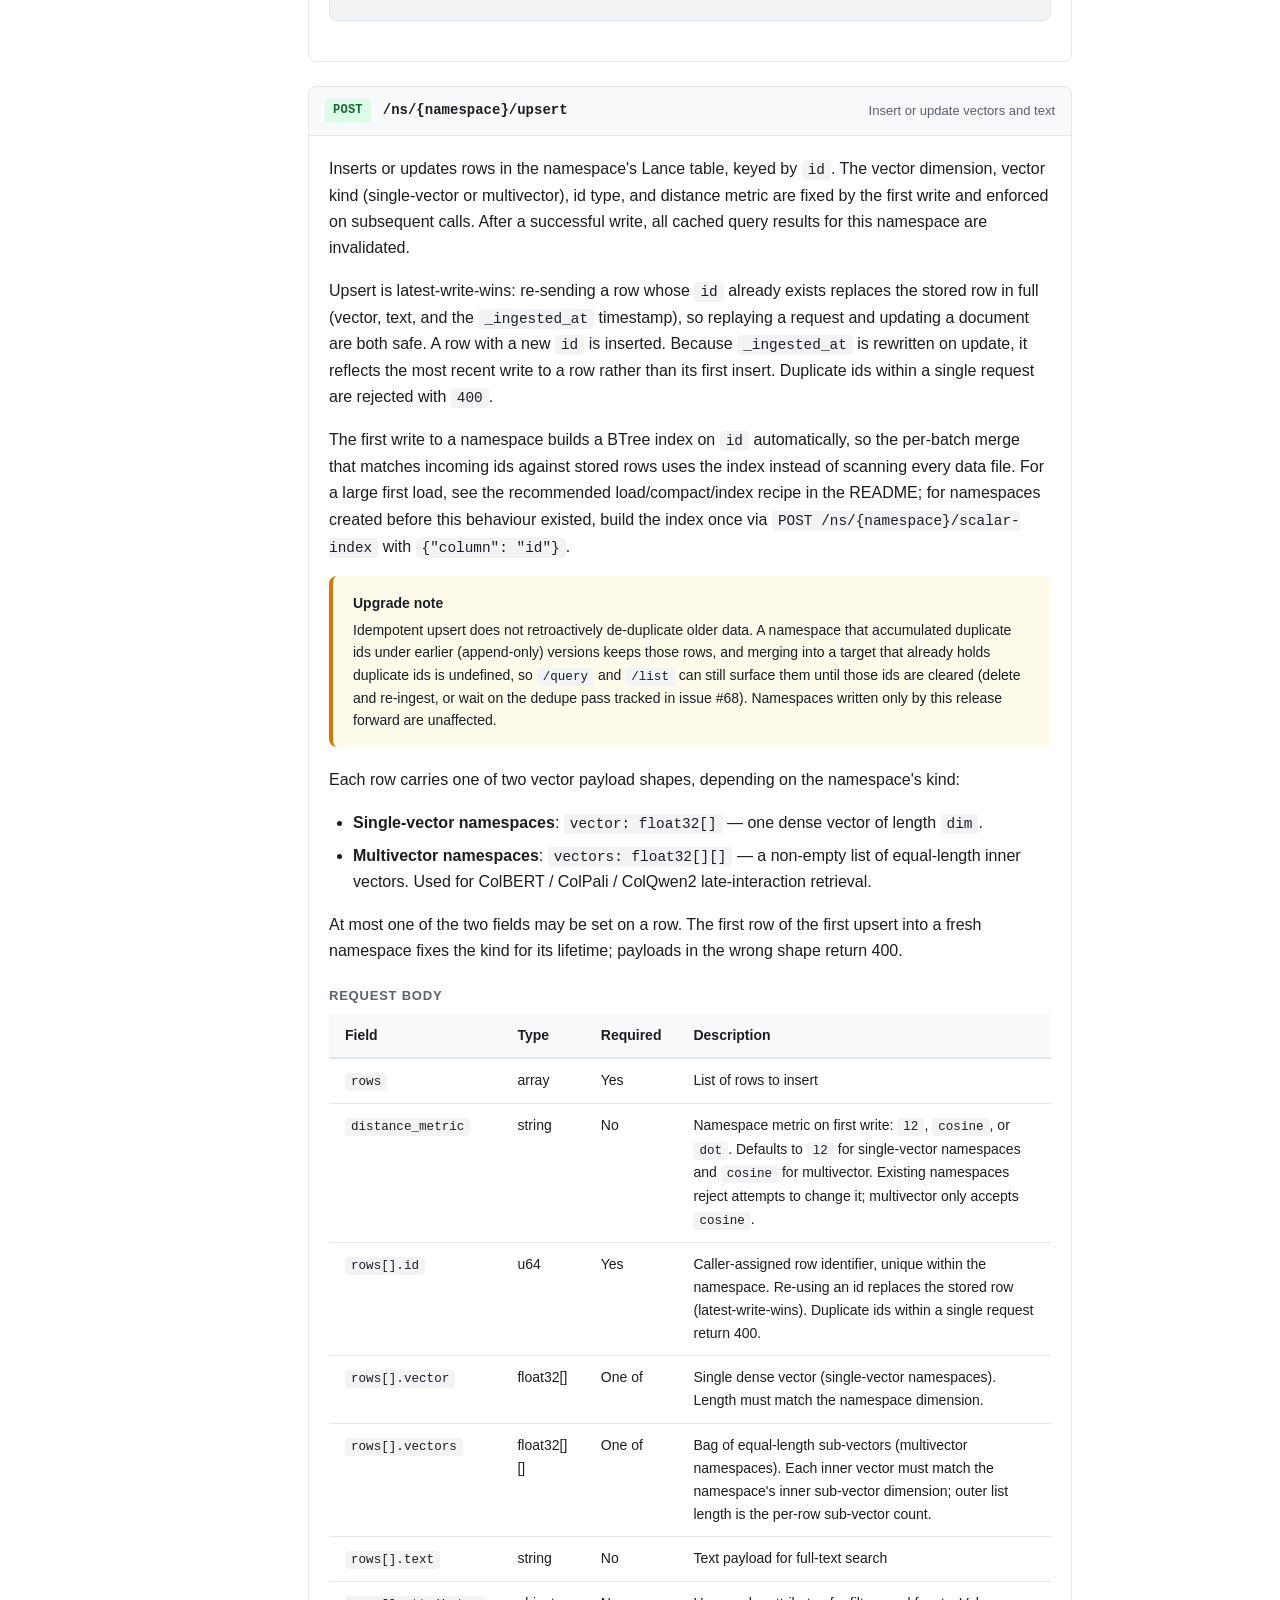
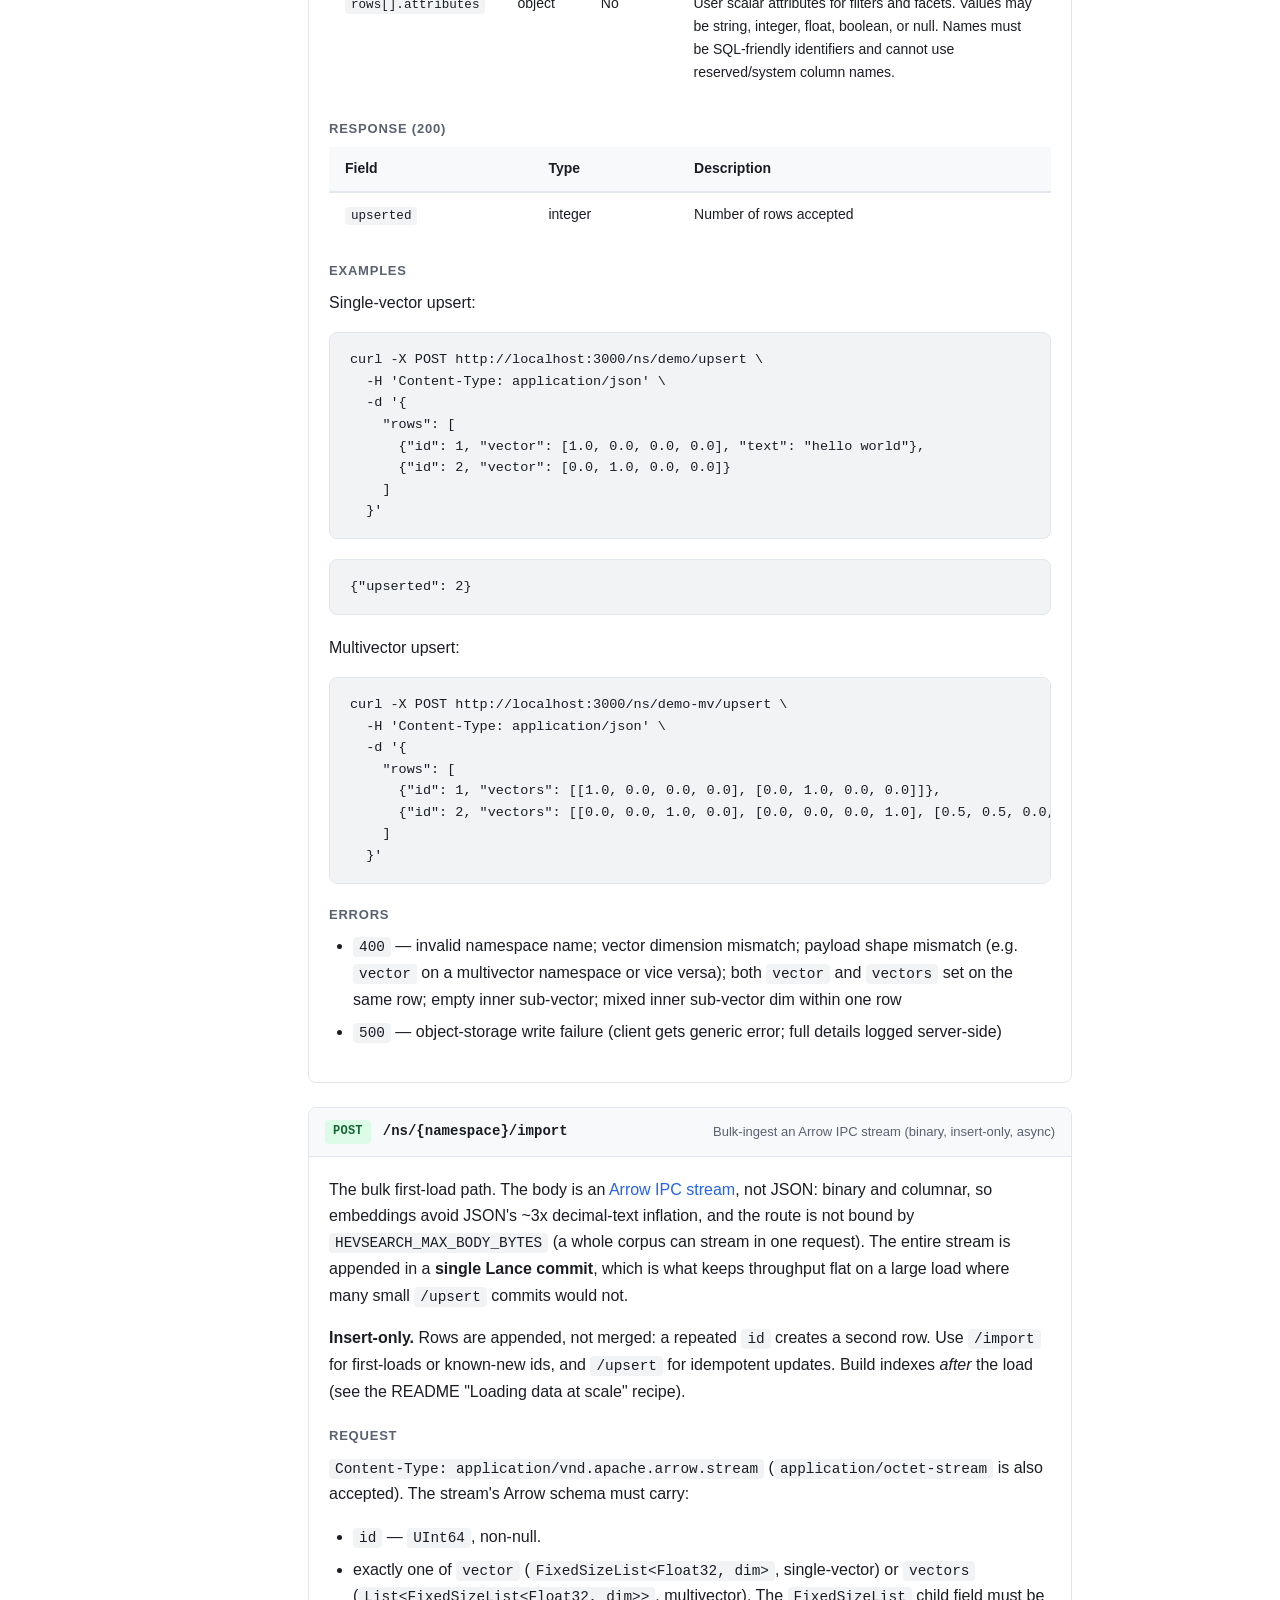
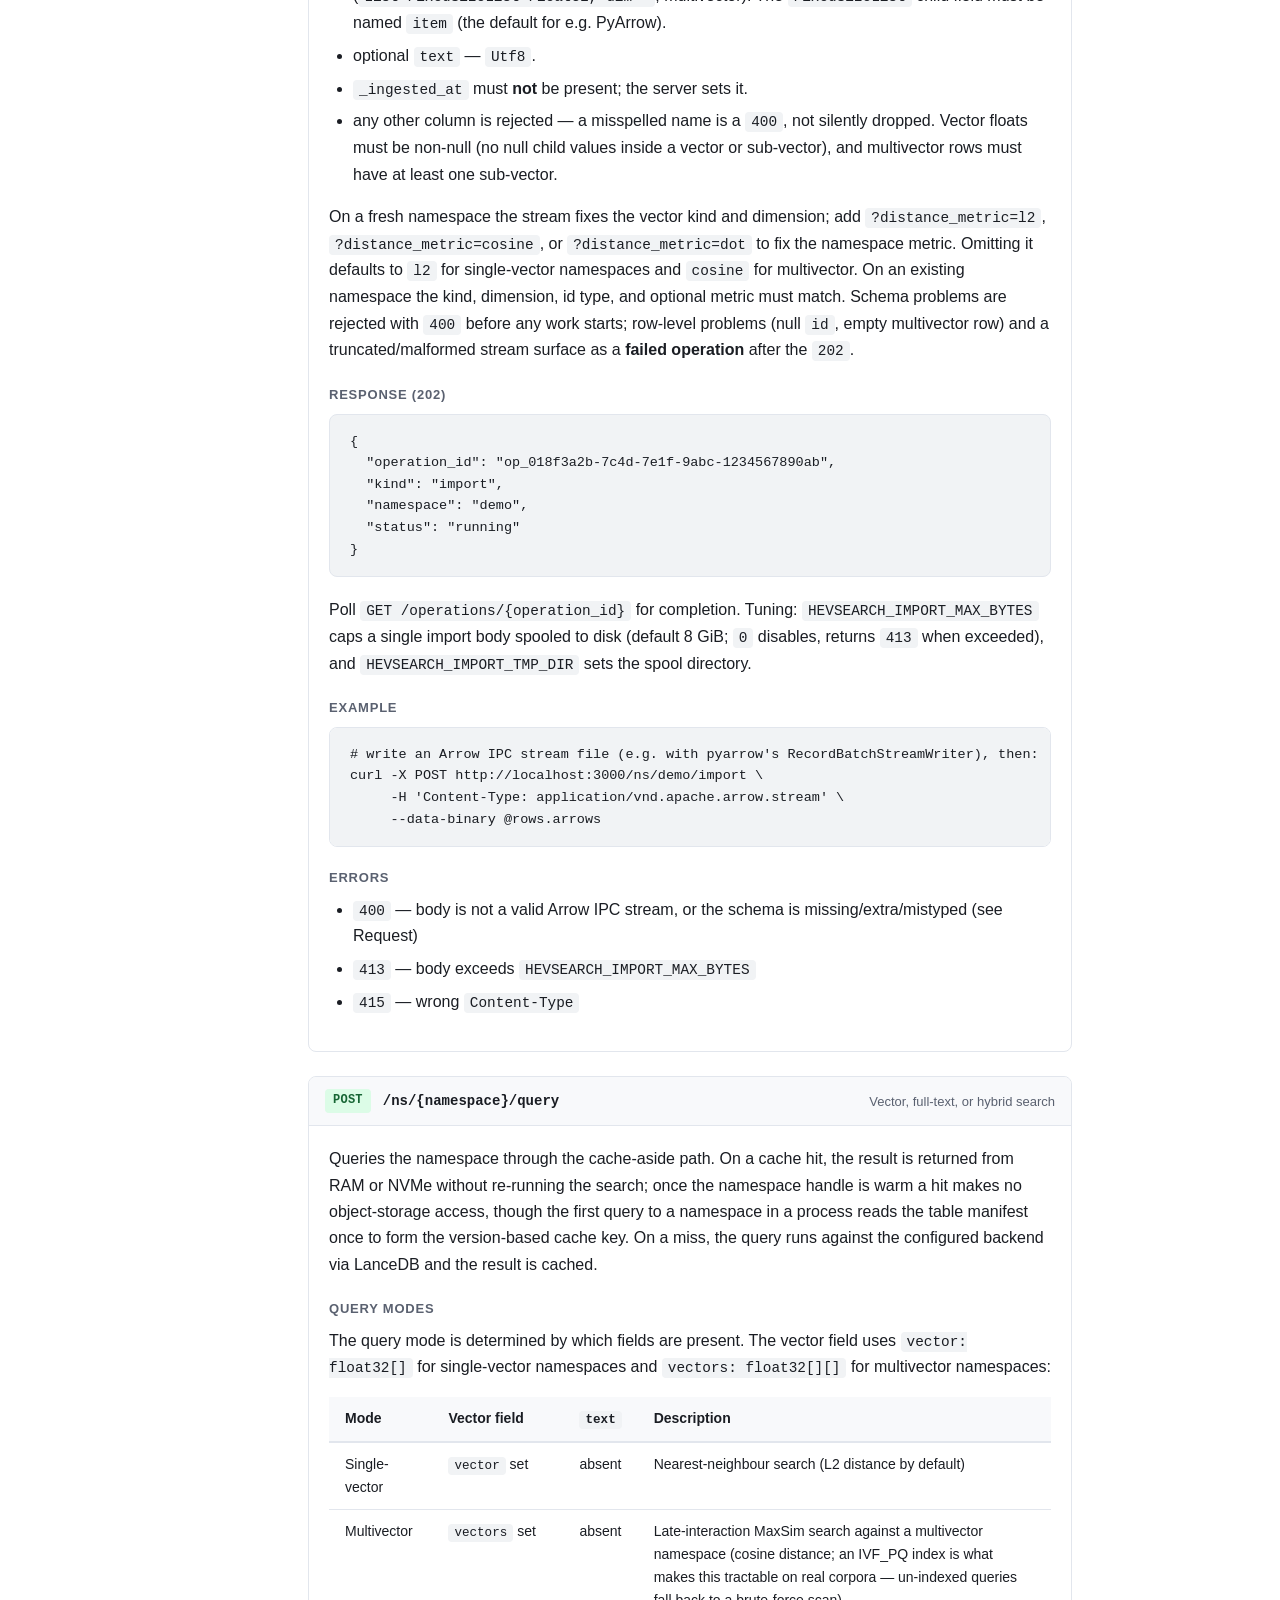
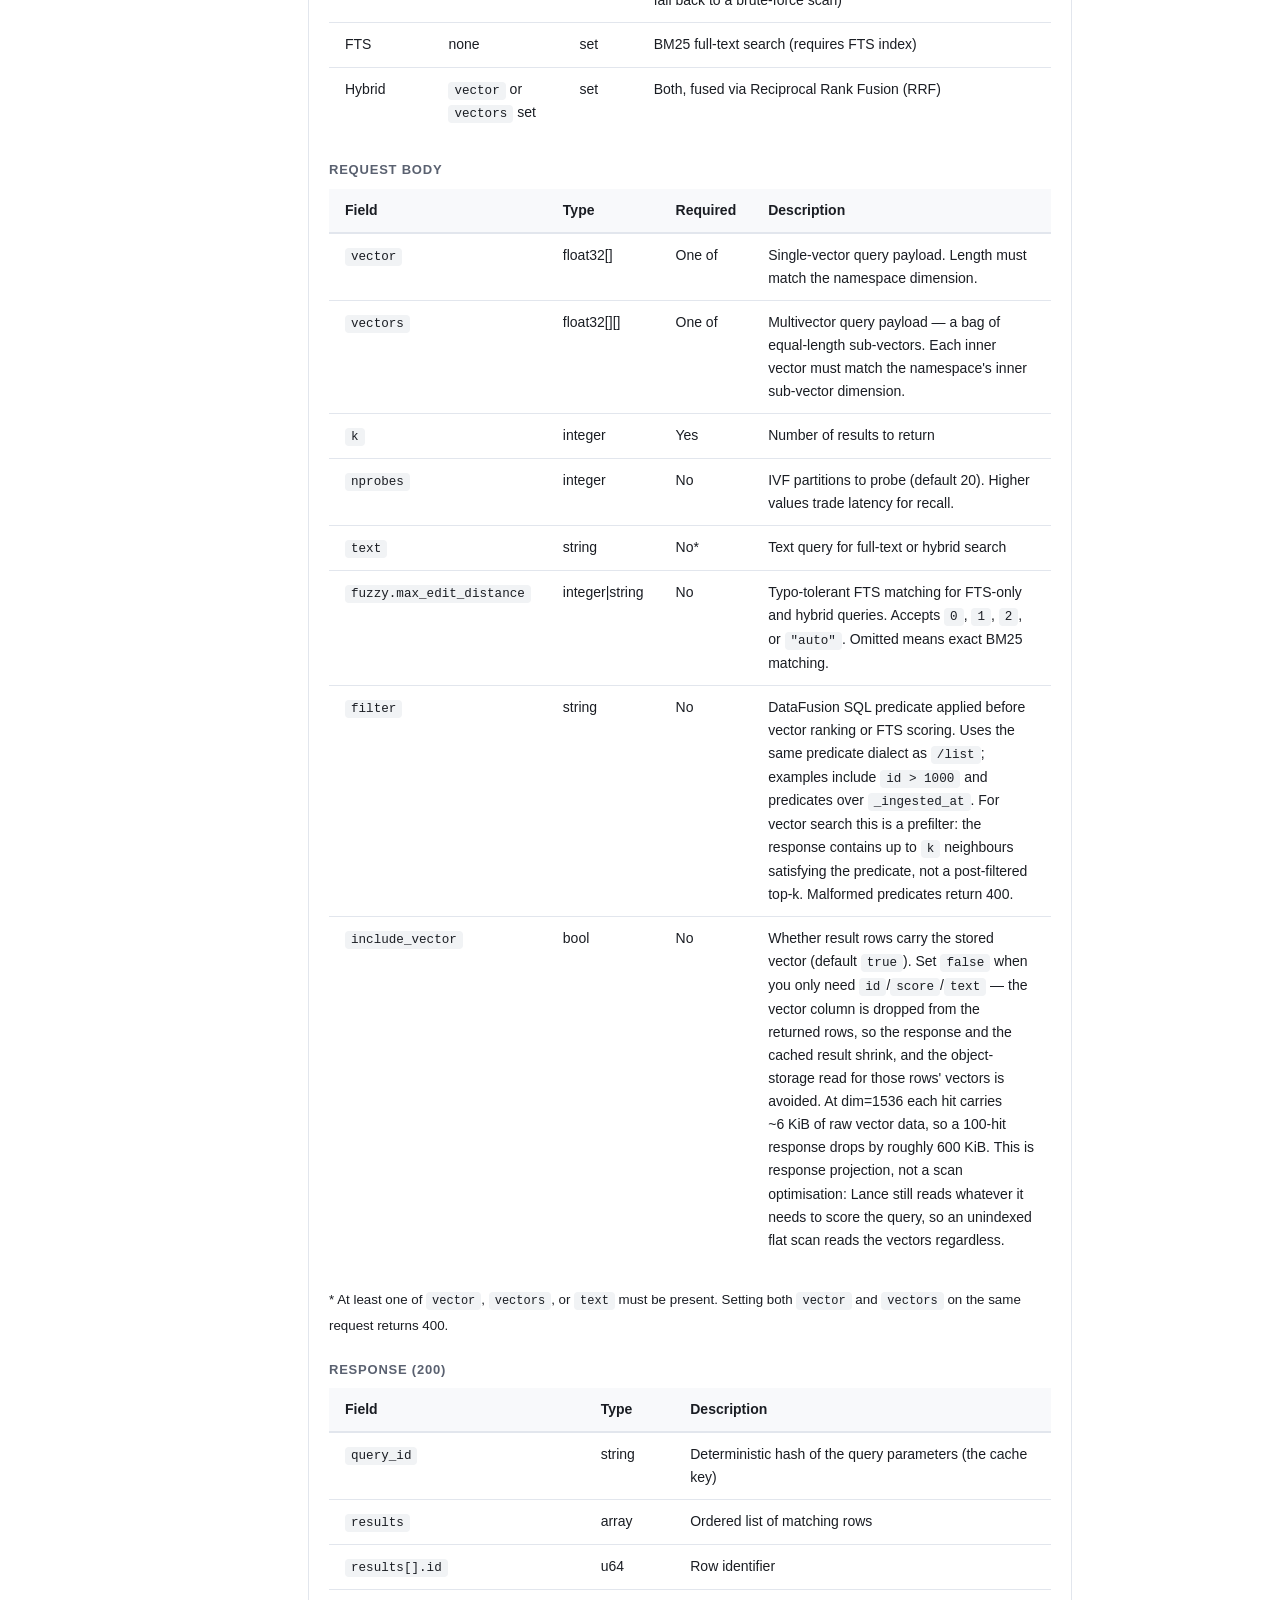
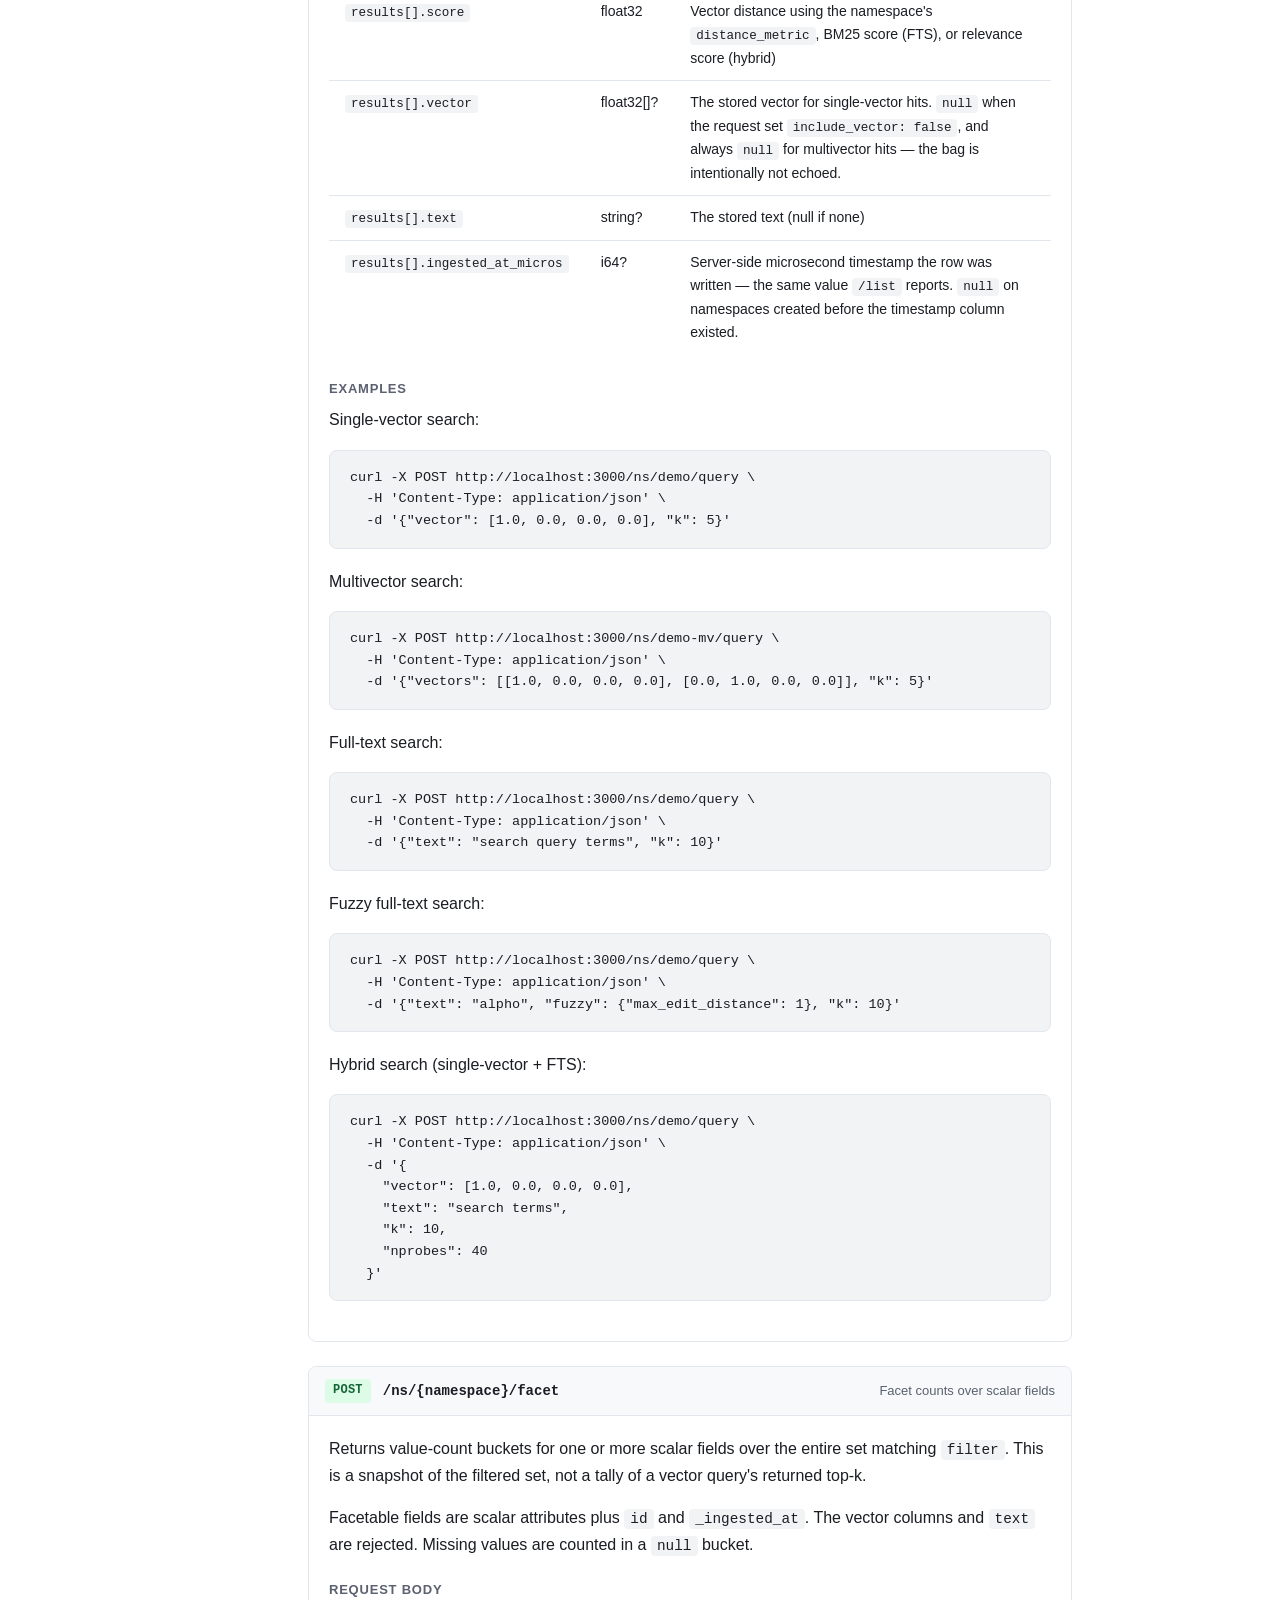
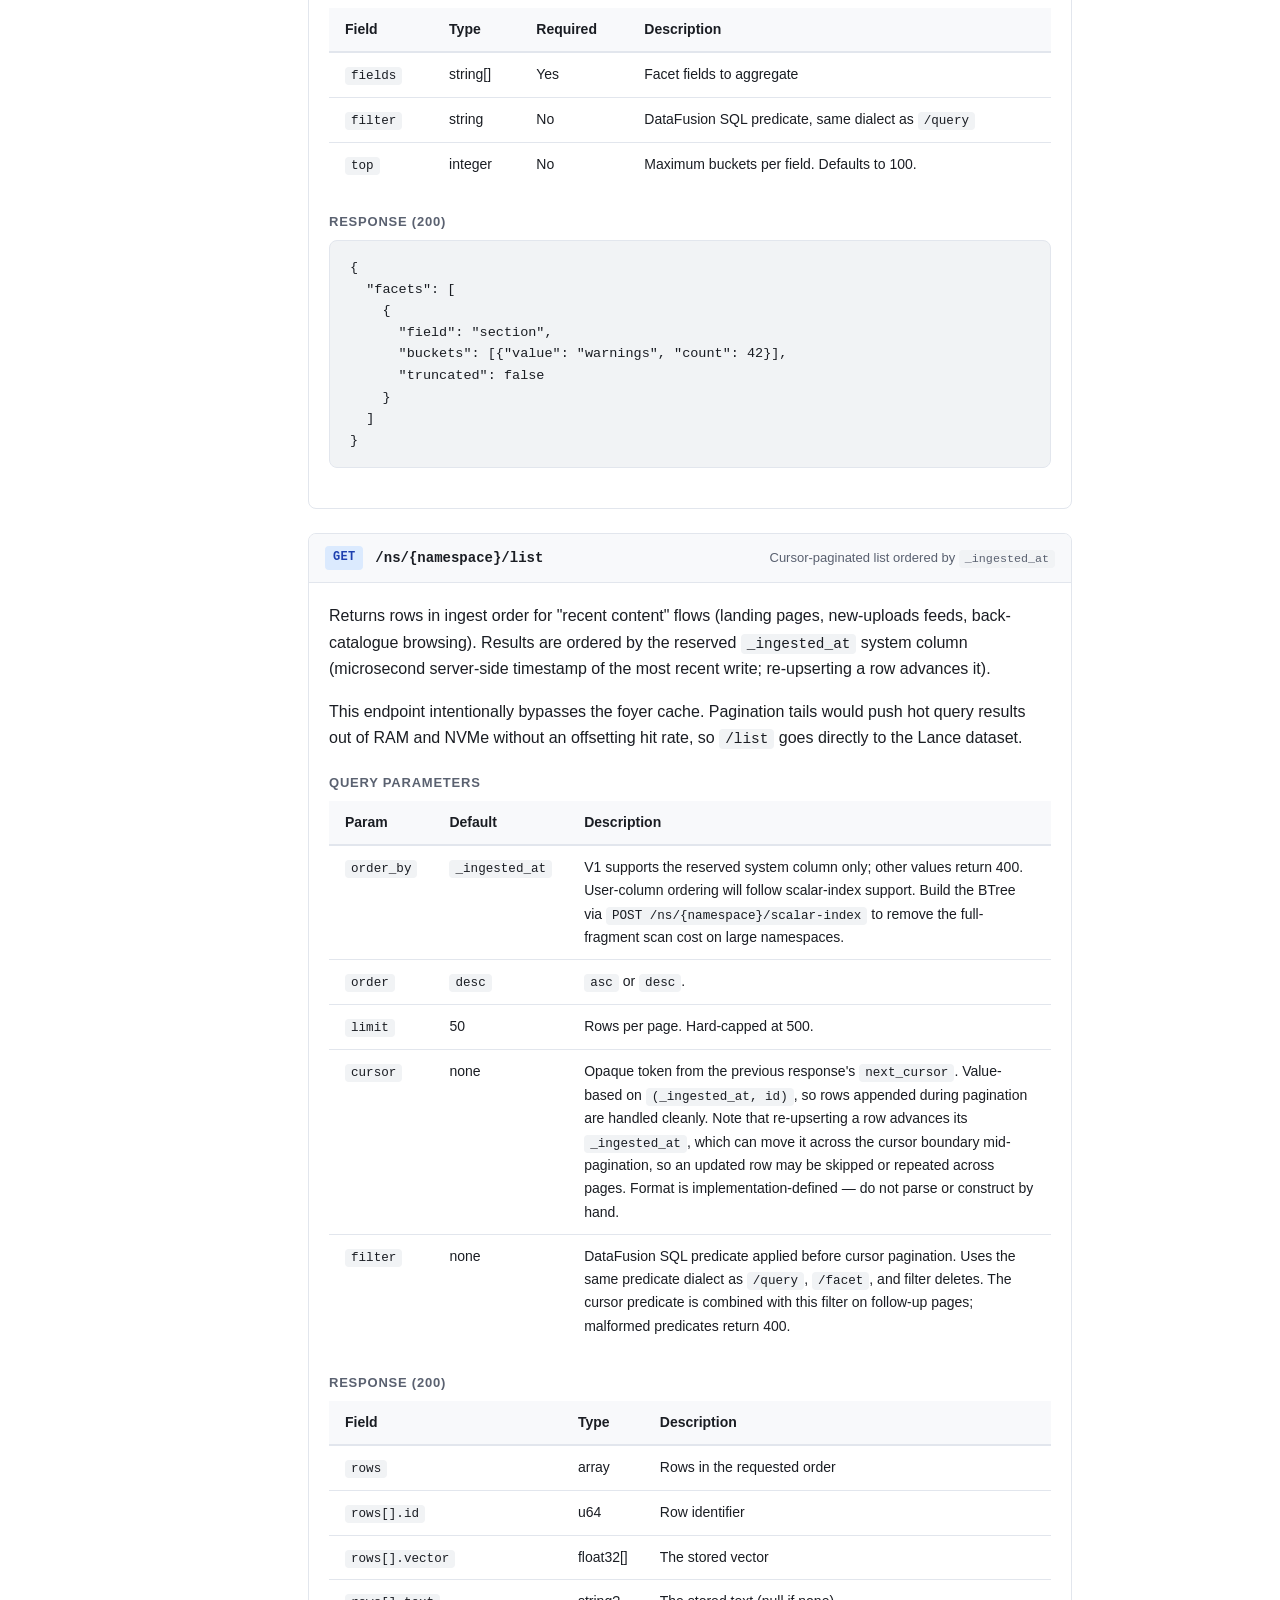
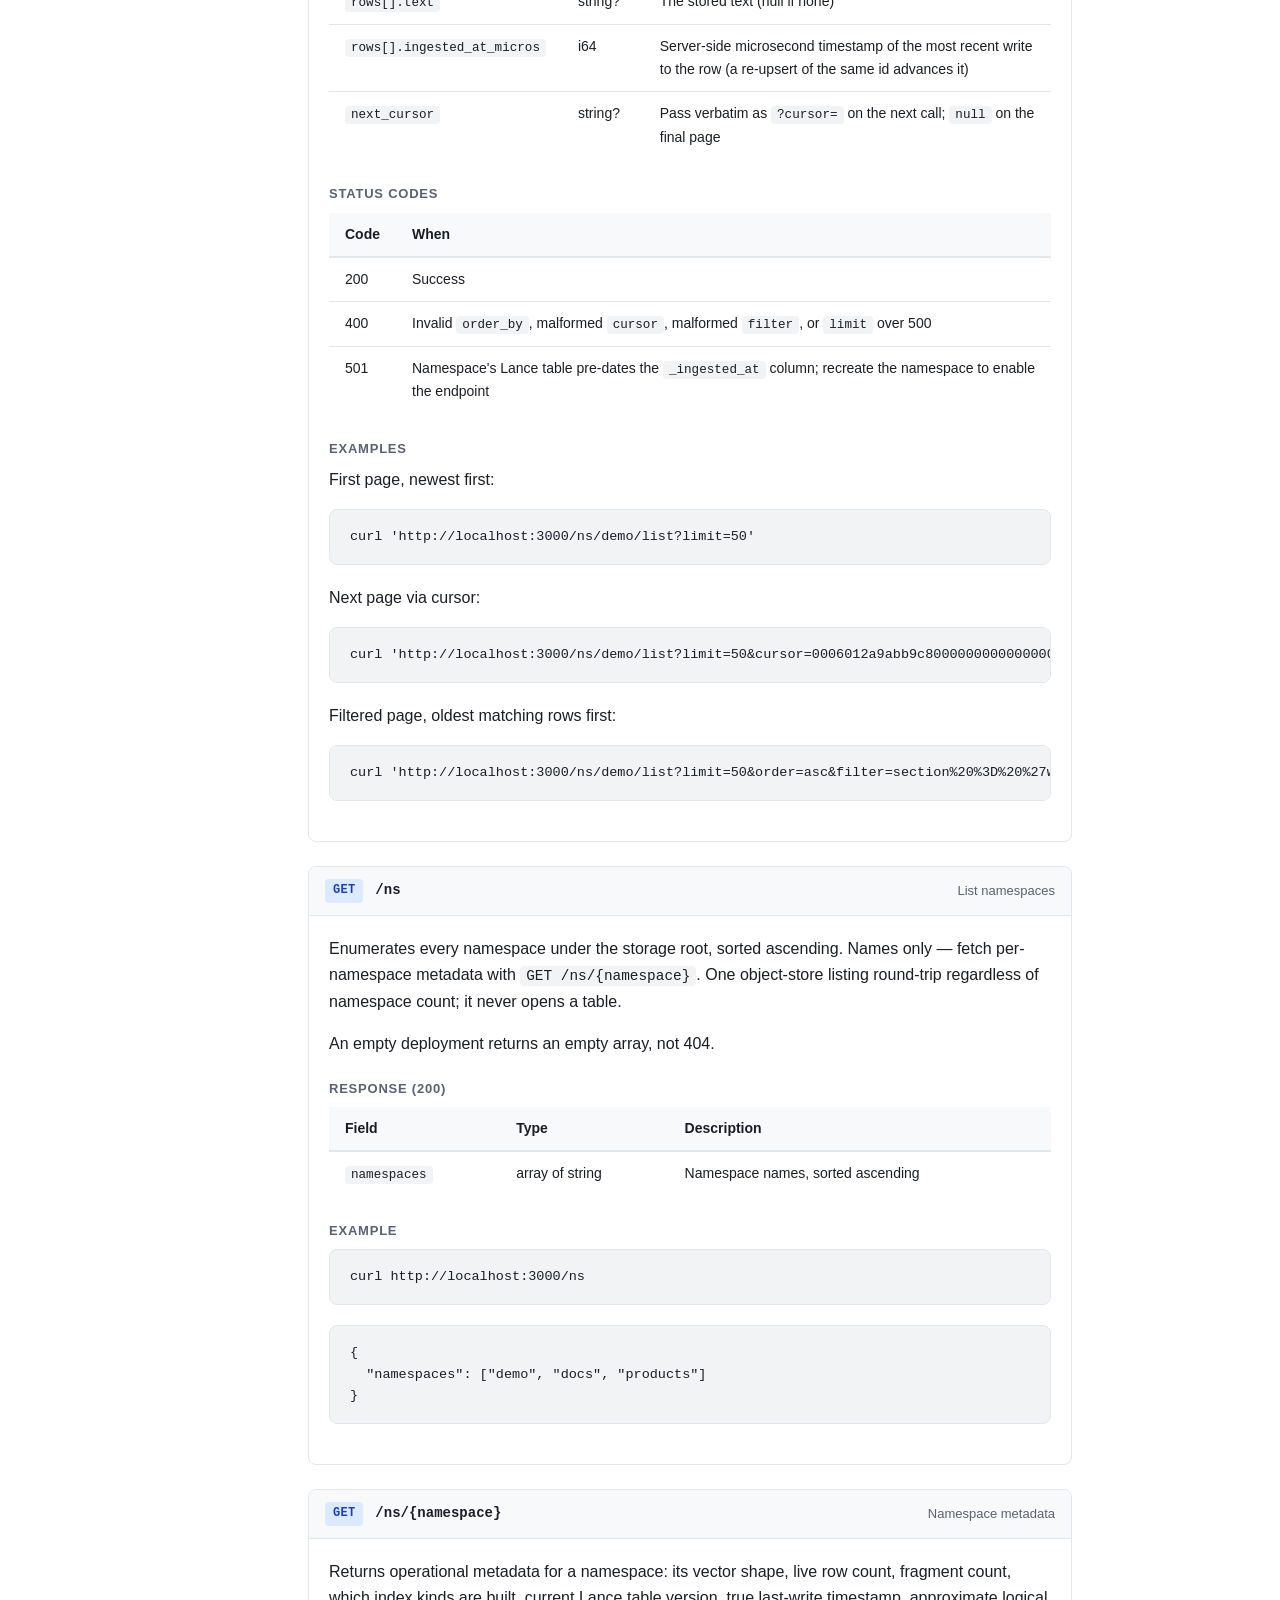
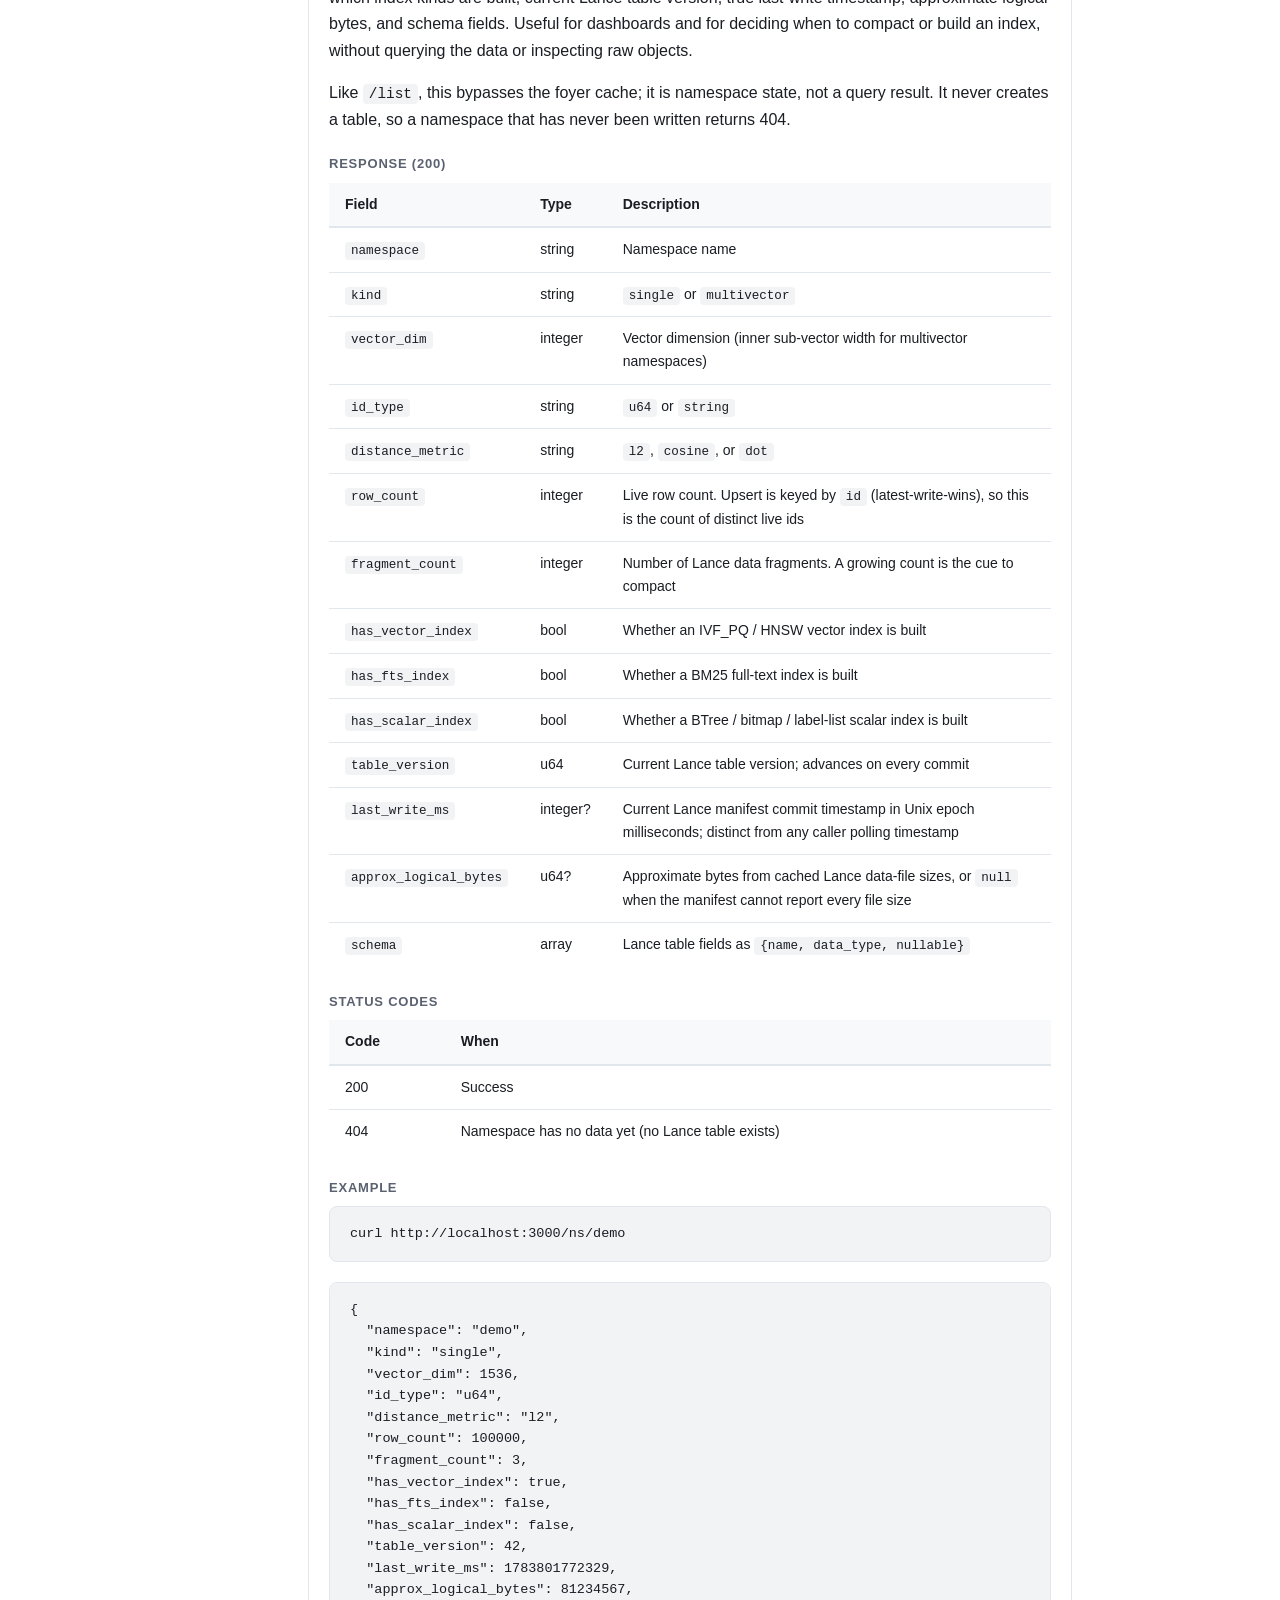
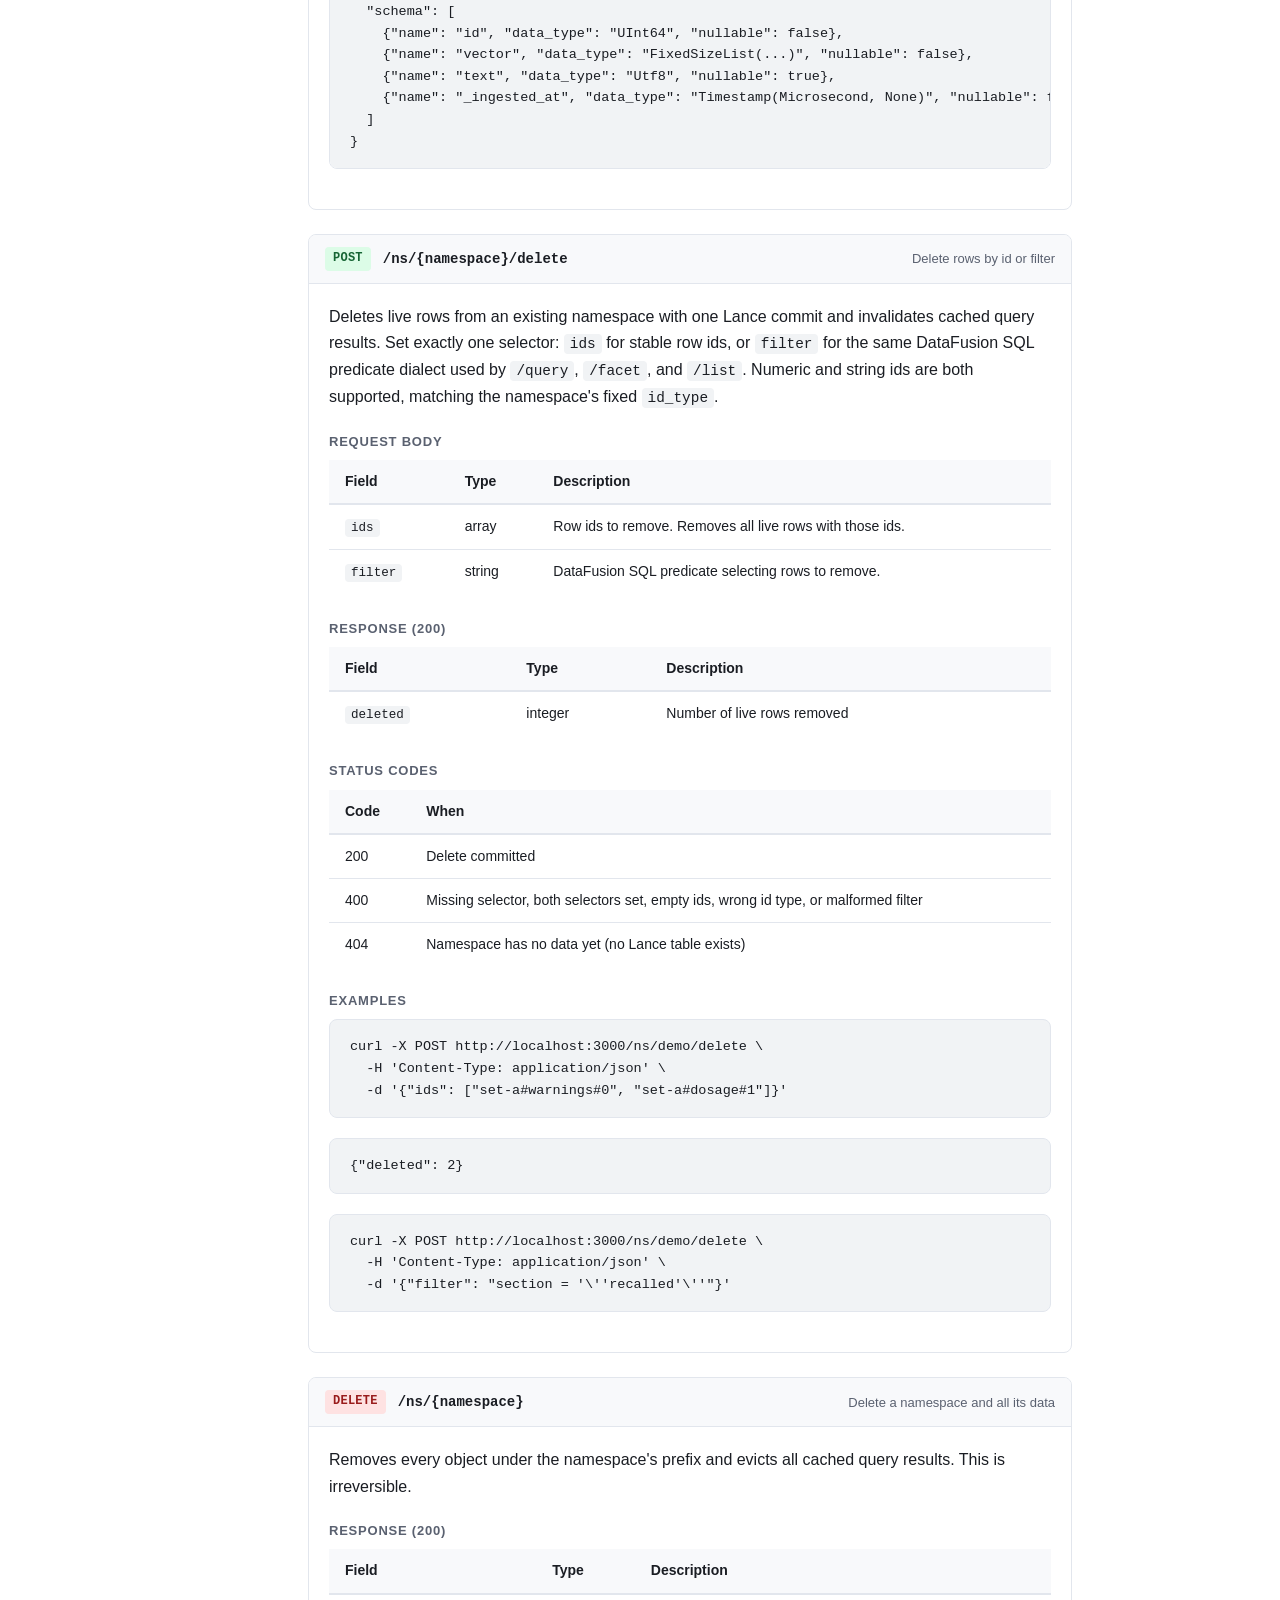
==== commit 706d9a3a: "refactor: remove opt-in semantic cache" ====
--- a/docs/api.html
+++ b/docs/api.html
@@ -248,34 +248,9 @@
             <tr><td><code>fuzzy.max_edit_distance</code></td><td>integer|string</td><td>No</td><td>Typo-tolerant FTS matching for FTS-only and hybrid queries. Accepts <code>0</code>, <code>1</code>, <code>2</code>, or <code>"auto"</code>. Omitted means exact BM25 matching.</td></tr>
             <tr><td><code>filter</code></td><td>string</td><td>No</td><td>DataFusion SQL predicate applied before vector ranking or FTS scoring. Uses the same predicate dialect as <code>/list</code>; examples include <code>id &gt; 1000</code> and predicates over <code>_ingested_at</code>. For vector search this is a prefilter: the response contains up to <code>k</code> neighbours satisfying the predicate, not a post-filtered top-k. Malformed predicates return 400.</td></tr>
             <tr><td><code>include_vector</code></td><td>bool</td><td>No</td><td>Whether result rows carry the stored vector (default <code>true</code>). Set <code>false</code> when you only need <code>id</code>/<code>score</code>/<code>text</code> — the vector column is dropped from the returned rows, so the response and the cached result shrink, and the object-storage read for those rows' vectors is avoided. At dim=1536 each hit carries ~6&nbsp;KiB of raw vector data, so a 100-hit response drops by roughly 600&nbsp;KiB. This is response projection, not a scan optimisation: Lance still reads whatever it needs to score the query, so an unindexed flat scan reads the vectors regardless.</td></tr>
-            <tr><td><code>semantic_cache</code></td><td>object</td><td>No</td><td>Opt-in semantic-cache controls. See <em>Semantic cache</em> below. Omitting the field preserves the legacy exact-cache-only behaviour.</td></tr>
           </tbody>
         </table>
         <p><small>* At least one of <code>vector</code>, <code>vectors</code>, or <code>text</code> must be present. Setting both <code>vector</code> and <code>vectors</code> on the same request returns 400.</small></p>
-
-        <h4>Semantic cache</h4>
-        <p>An optional <code>semantic_cache</code> block lets the server reuse a previous query's result when the new query vector is very close to a recent one against the same namespace generation. The exact result cache is still consulted first; only when it misses does the semantic layer get a chance to short-circuit. Eligible requests are single-vector only in v1; multivector, FTS, hybrid, and filtered requests with the field enabled return 400.</p>
-        <table>
-          <thead><tr><th>Field</th><th>Type</th><th>Required</th><th>Description</th></tr></thead>
-          <tbody>
-            <tr><td><code>semantic_cache.enabled</code></td><td>bool</td><td>Yes (within the block)</td><td>When <code>true</code>, an exact-cache miss may be answered from a cached near-duplicate query. When <code>false</code> (or the whole block is omitted), only exact hits short-circuit.</td></tr>
-            <tr><td><code>semantic_cache.min_similarity</code></td><td>float32</td><td>No</td><td>Cosine-similarity floor for a semantic hit. Must lie in <code>(0.0, 1.0]</code>. Omitting picks the server default (<code>0.995</code>) — deliberately strict because a semantic hit is an approximate top-k, not the exact one.</td></tr>
-          </tbody>
-        </table>
-        <p>Behaviour:</p>
-        <ul>
-          <li><strong>The <code>semantic_cache</code> block does not change the exact-cache key.</strong> Toggling <code>enabled</code> on and off does not split otherwise-identical entries.</li>
-          <li><strong>k, nprobes, and include_vector must match</strong> between the incoming request and the cached candidate; mismatches are skipped. A vector-light cached result is never used to answer a request that wants vectors back, or vice versa.</li>
-          <li><strong>Any committed change drops the semantic layer</strong> alongside the exact cache: writes, deletes, compactions, and index builds. An index build invalidates too, because it is a Lance commit that advances the table version the cache keys on, even though the rows are unchanged.</li>
-          <li><strong>Behaviour is observable</strong> via three Prometheus counters: <code>hevsearch_semantic_cache_hits_total{namespace}</code>, <code>hevsearch_semantic_cache_misses_total{namespace}</code>, and <code>hevsearch_semantic_cache_rejections_total{namespace, reason}</code> (with bounded reason labels: <code>unsupported_query_shape</code>, <code>unsupported_distance_metric</code>, <code>empty_index</code>).</li>
-        </ul>
-        <pre><code>curl -X POST http://localhost:3000/ns/demo/query \
-  -H 'Content-Type: application/json' \
-  -d '{
-    "vector": [0.10, 0.21, 0.29, 0.40],
-    "k": 10,
-    "semantic_cache": {"enabled": true, "min_similarity": 0.995}
-  }'</code></pre>
 
         <h4>Response (200)</h4>
         <table>
@@ -590,7 +565,7 @@
         <span class="endpoint-desc">Pre-warm the cache (async)</span>
       </div>
       <div class="endpoint-body">
-        <p>Accepts a list of queries and runs them in a background task to populate the cache. Returns <code>202 Accepted</code> immediately. Useful for warming the cache after a deployment or before expected traffic. Query objects use the same schema as <code>/query</code>; include <code>semantic_cache: {"enabled": true}</code> on eligible single-vector warmup queries if you also want to seed the semantic sidecar.</p>
+        <p>Accepts a list of queries and runs them in a background task to populate the exact result cache. Returns <code>202 Accepted</code> immediately. Useful for warming the cache after a deployment or before expected traffic. Query objects use the same schema as <code>/query</code>.</p>
 
         <h4>Request body</h4>
         <table>
@@ -631,7 +606,7 @@
 
         <div class="callout callout-info">
           <div class="callout-title">Monitoring warmup progress</div>
-          Watch the <code>hevsearch_cache_misses_total</code> metric to track how many warmup queries have completed. For semantic warmup, also watch <code>hevsearch_semantic_cache_rejections_total{reason="empty_index"}</code> at startup and <code>hevsearch_semantic_cache_hits_total</code> once near-duplicate traffic starts. Failures inside the background task are logged server-side but do not affect the HTTP response.
+          Watch the <code>hevsearch_cache_misses_total</code> metric to track how many warmup queries have completed. Failures inside the background task are logged server-side but do not affect the HTTP response.
         </div>
       </div>
     </div>
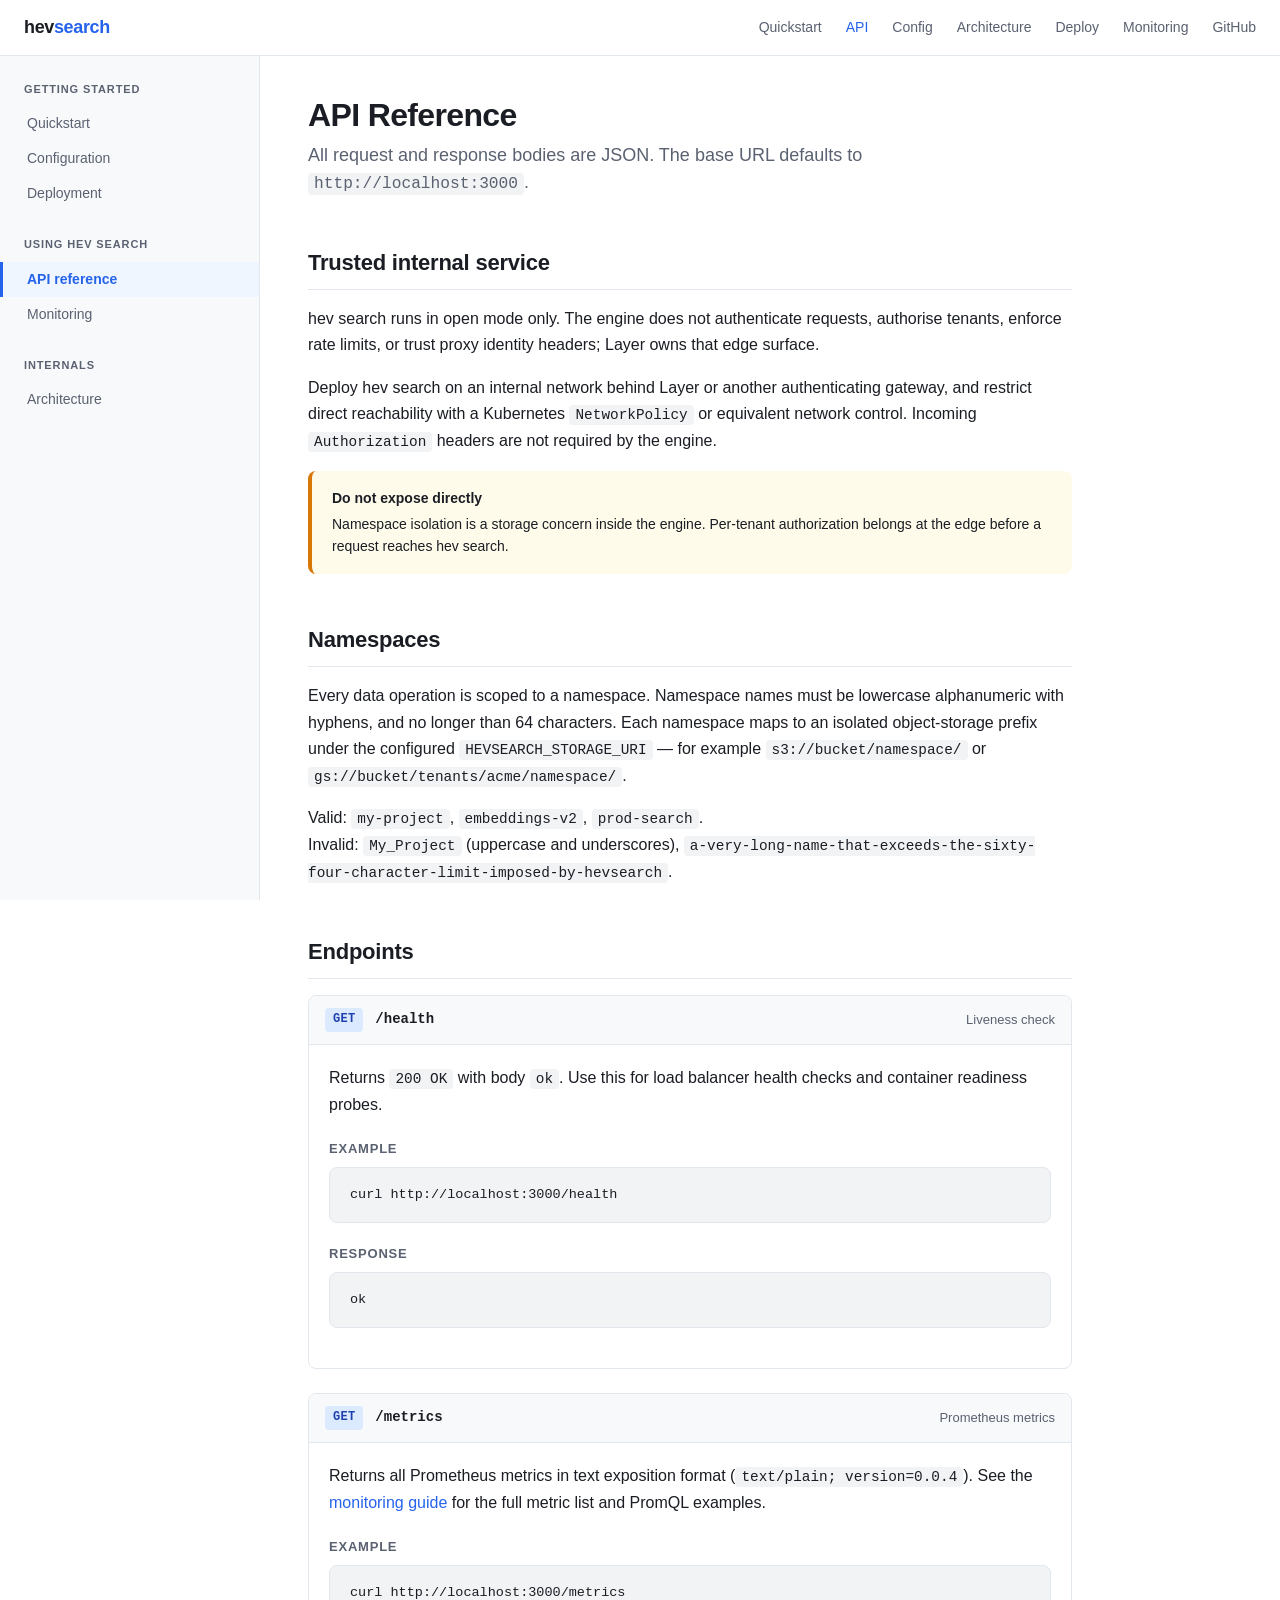
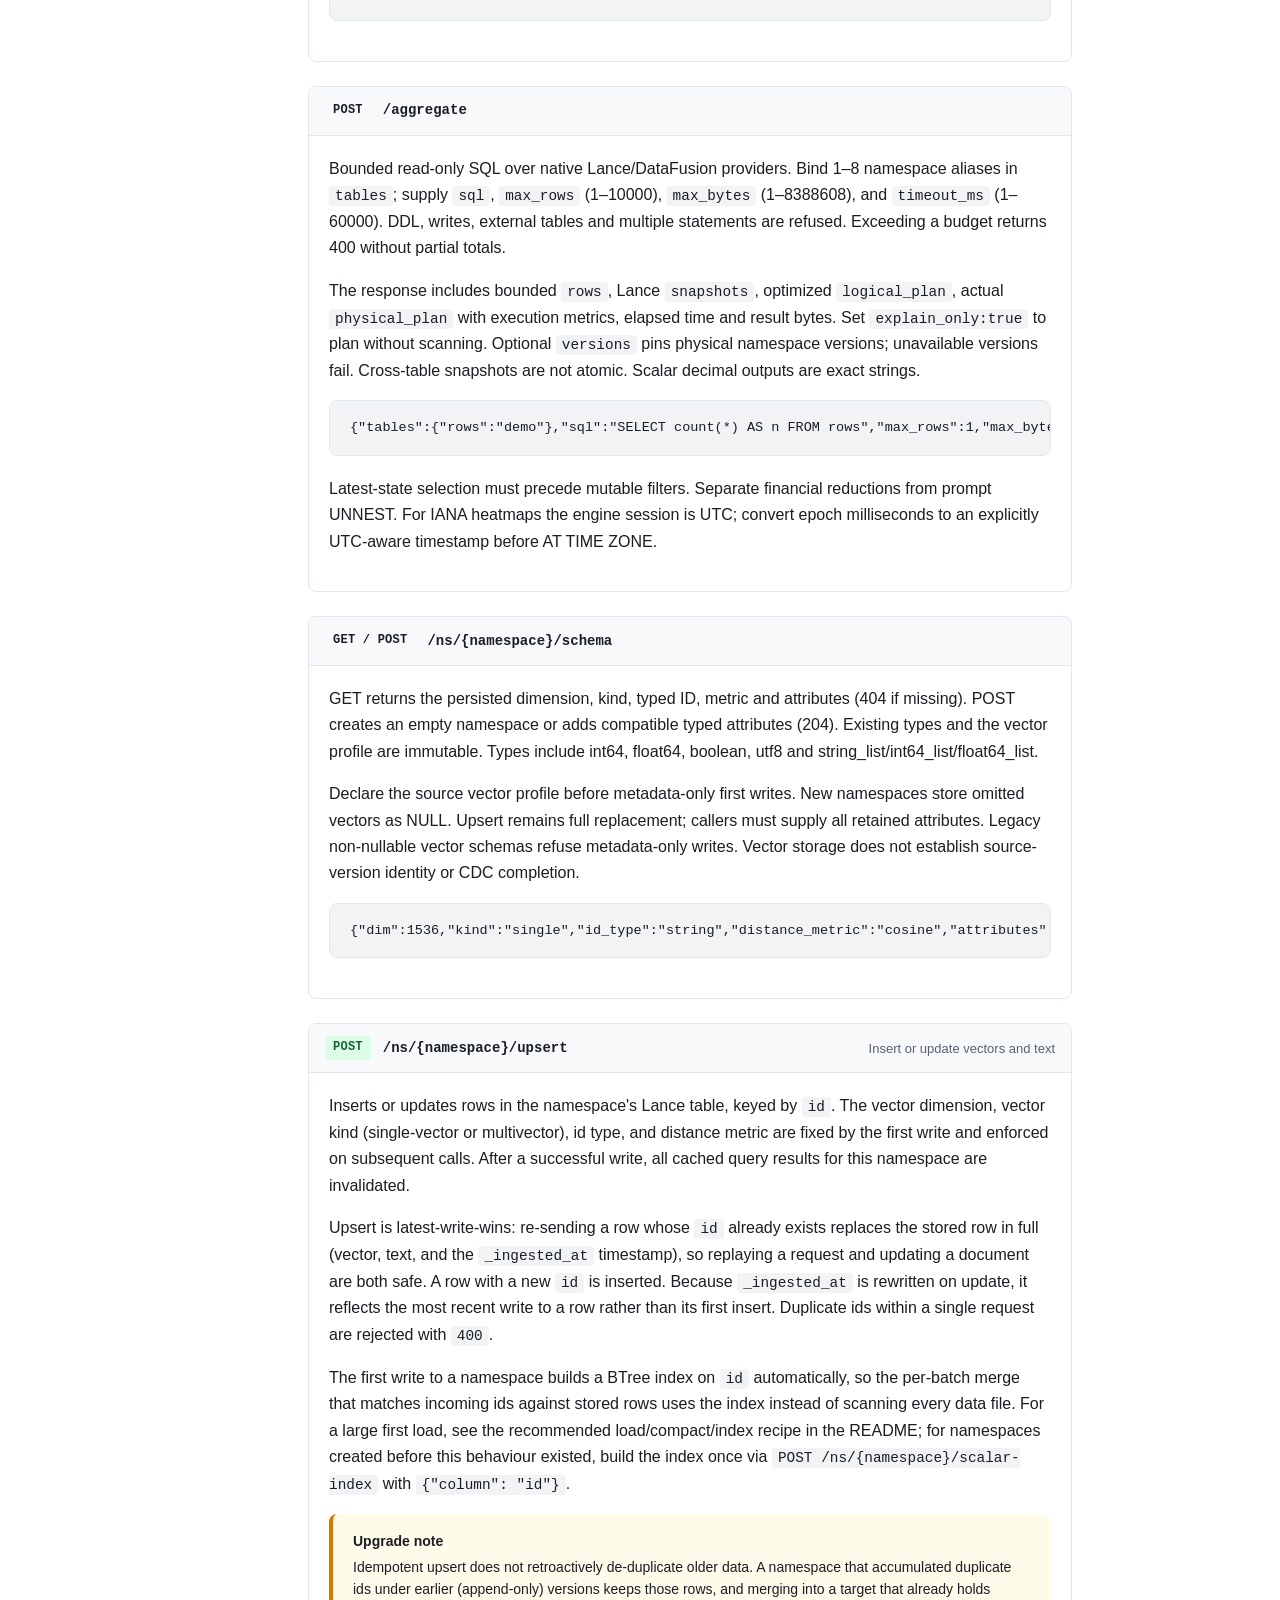
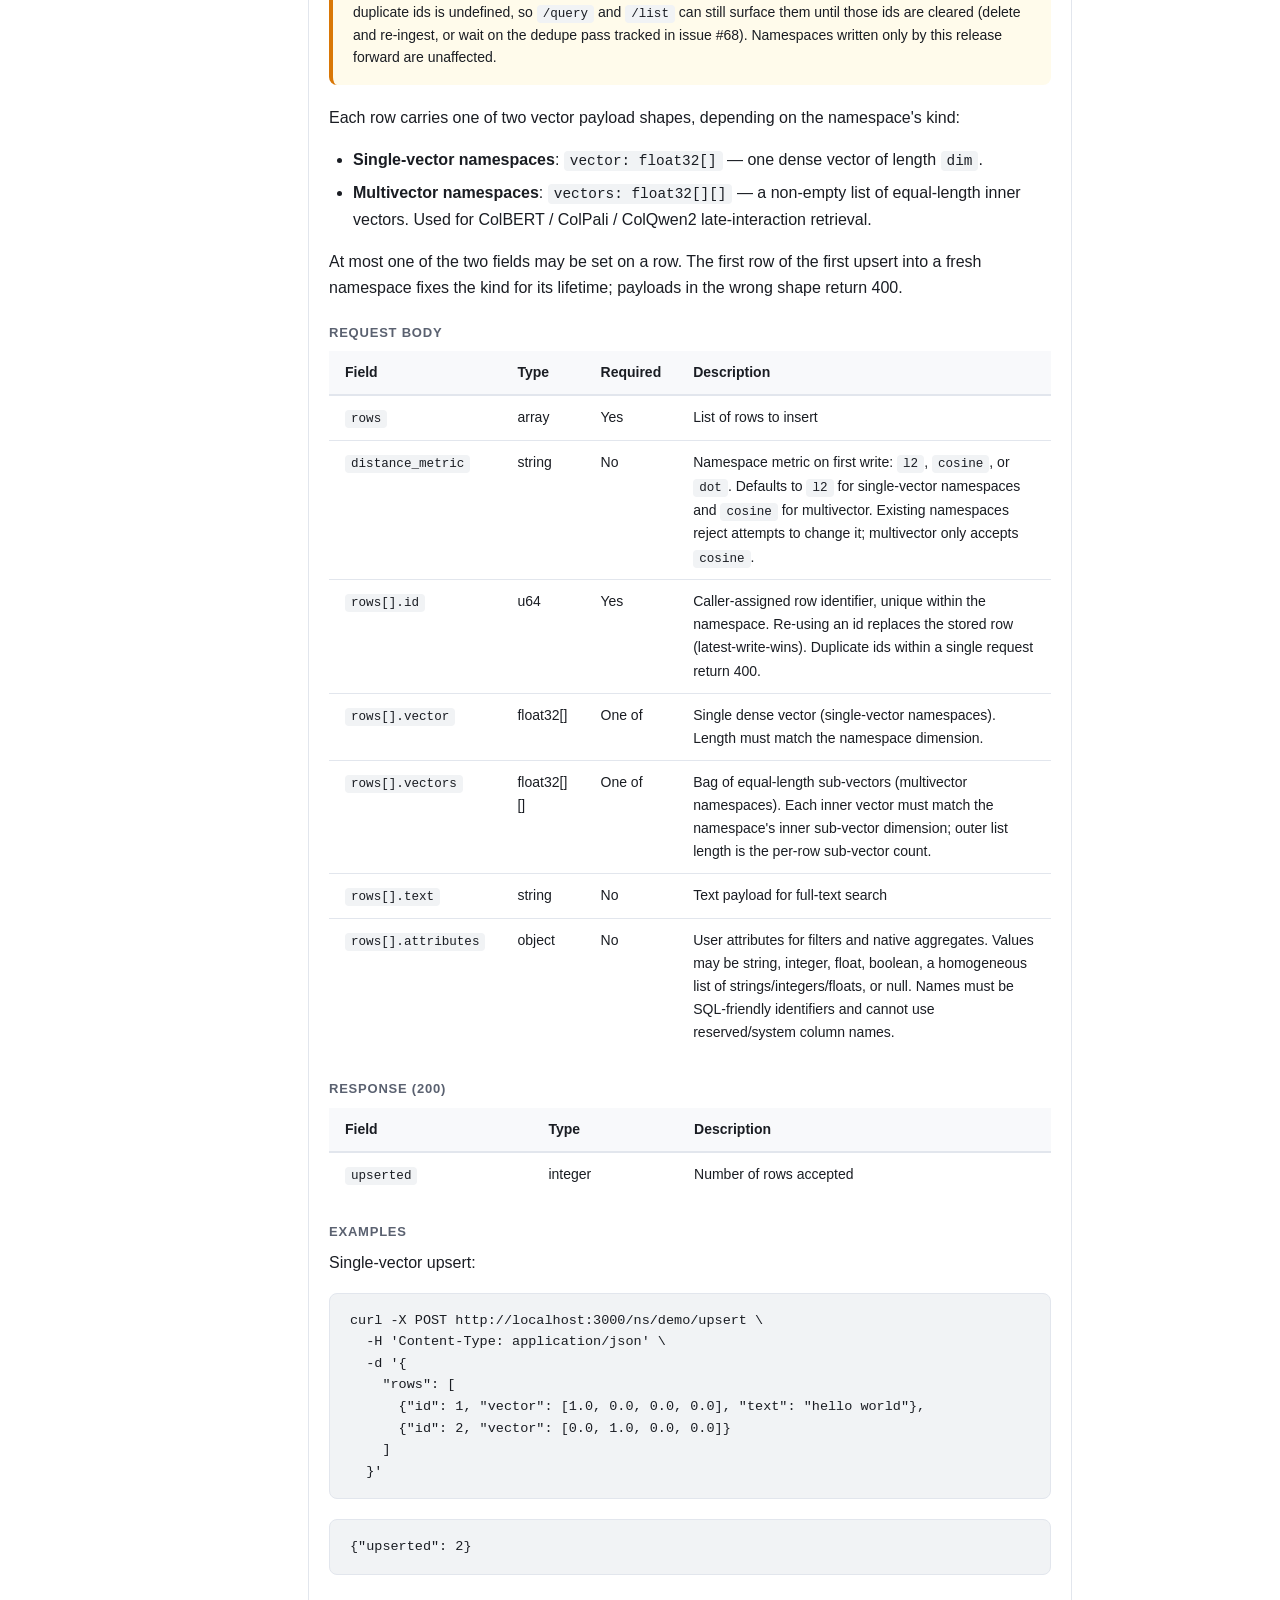
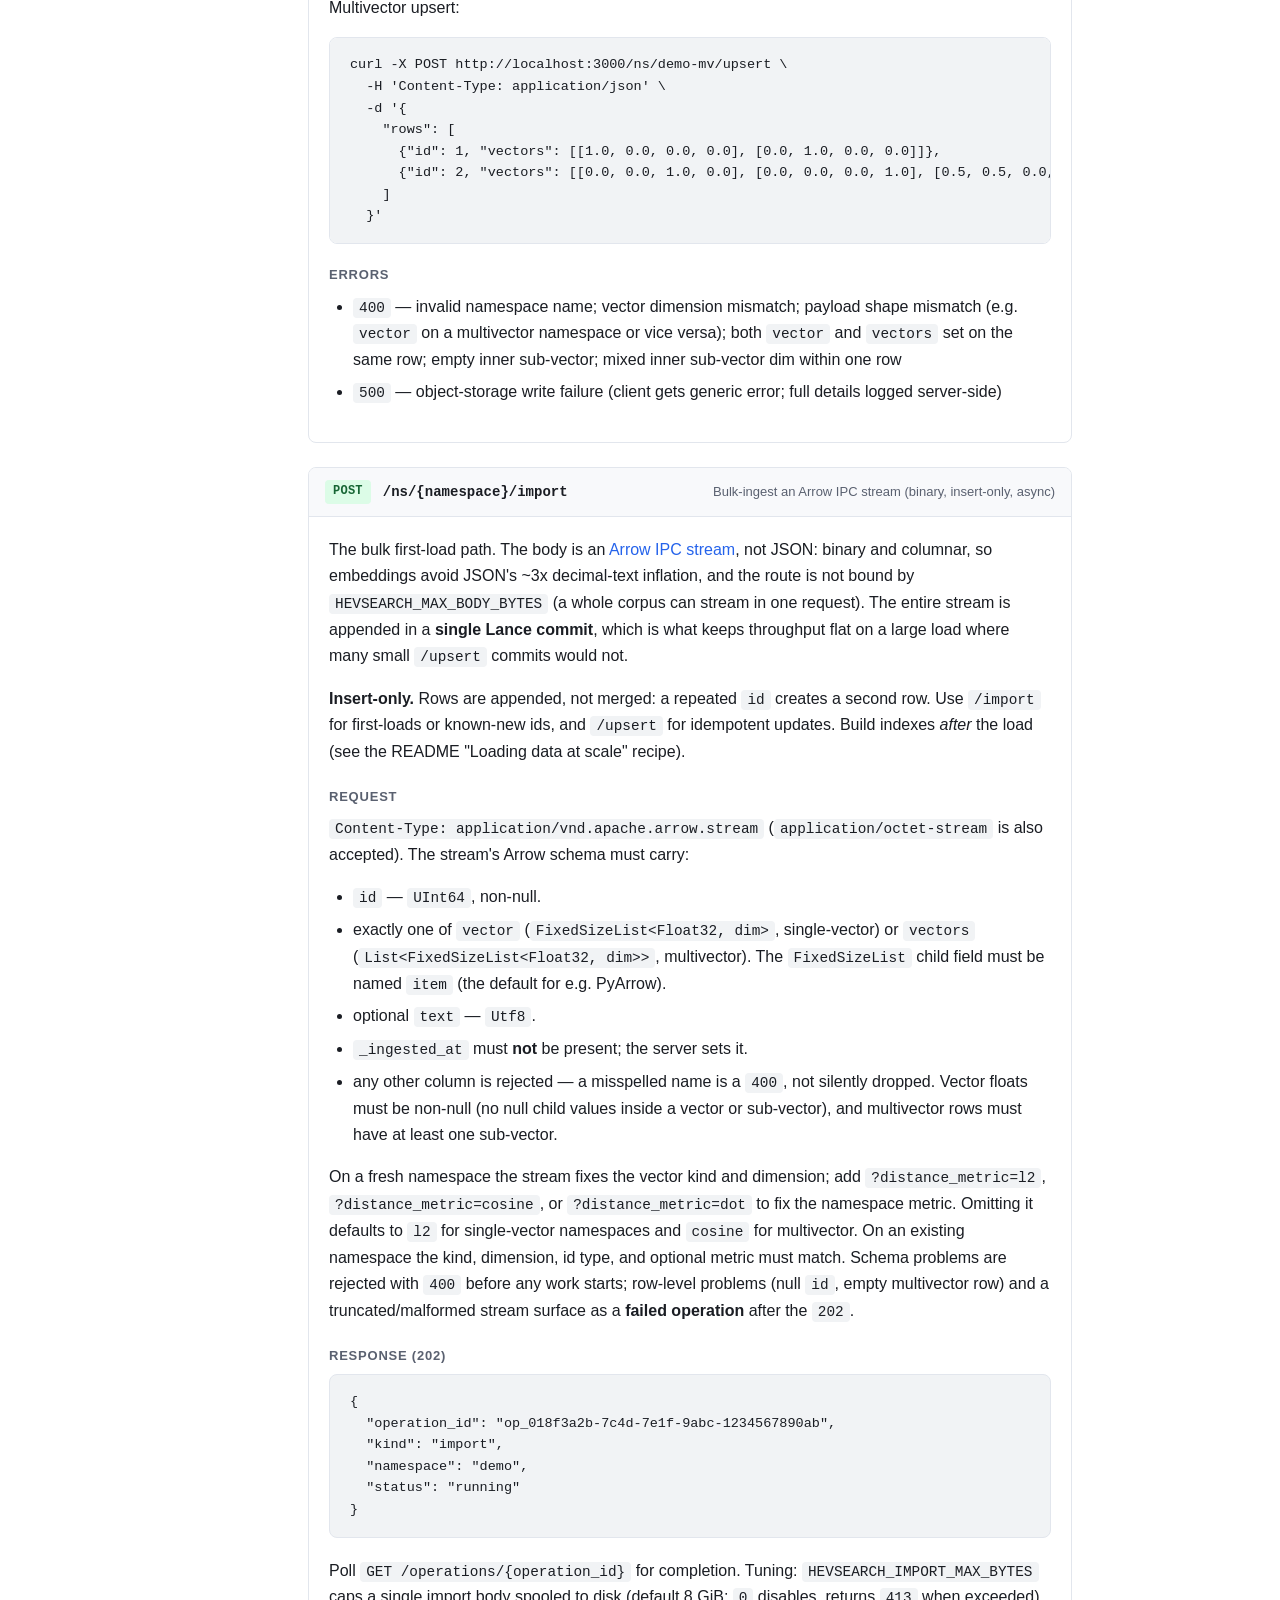
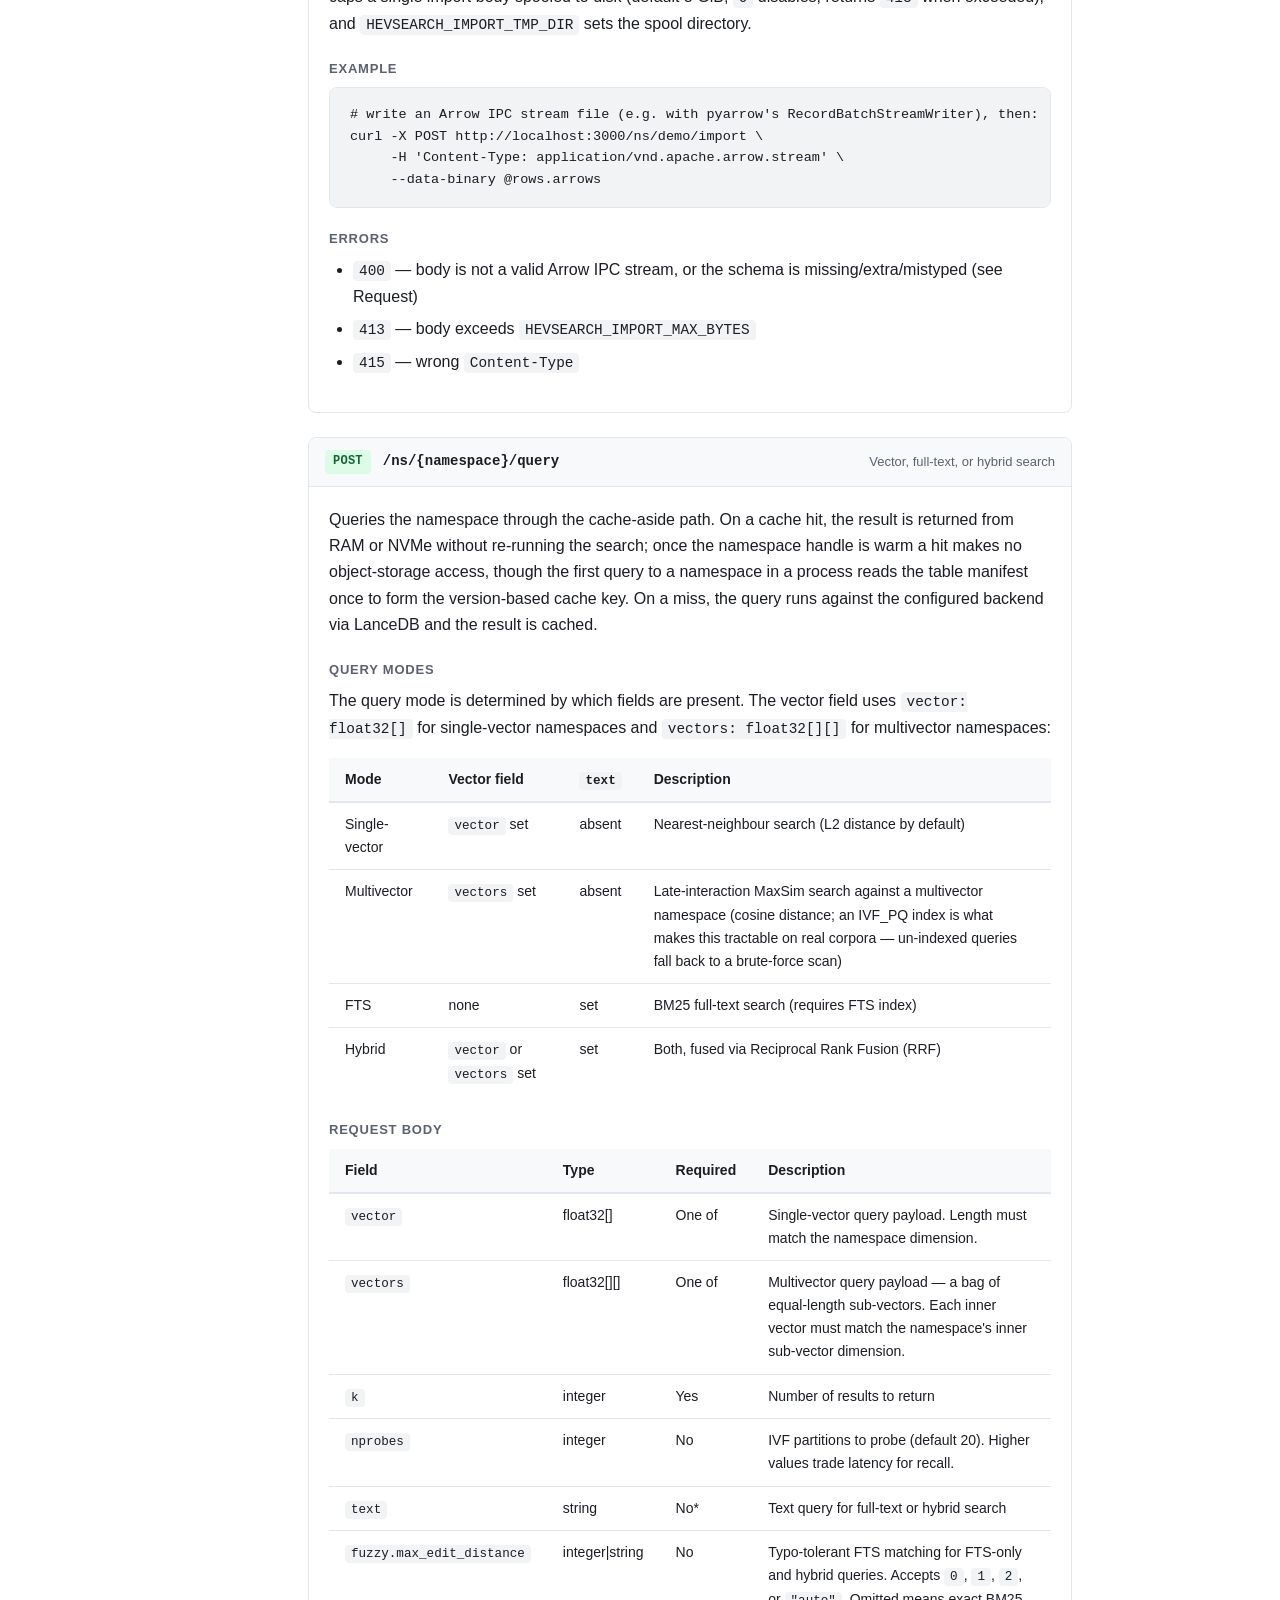
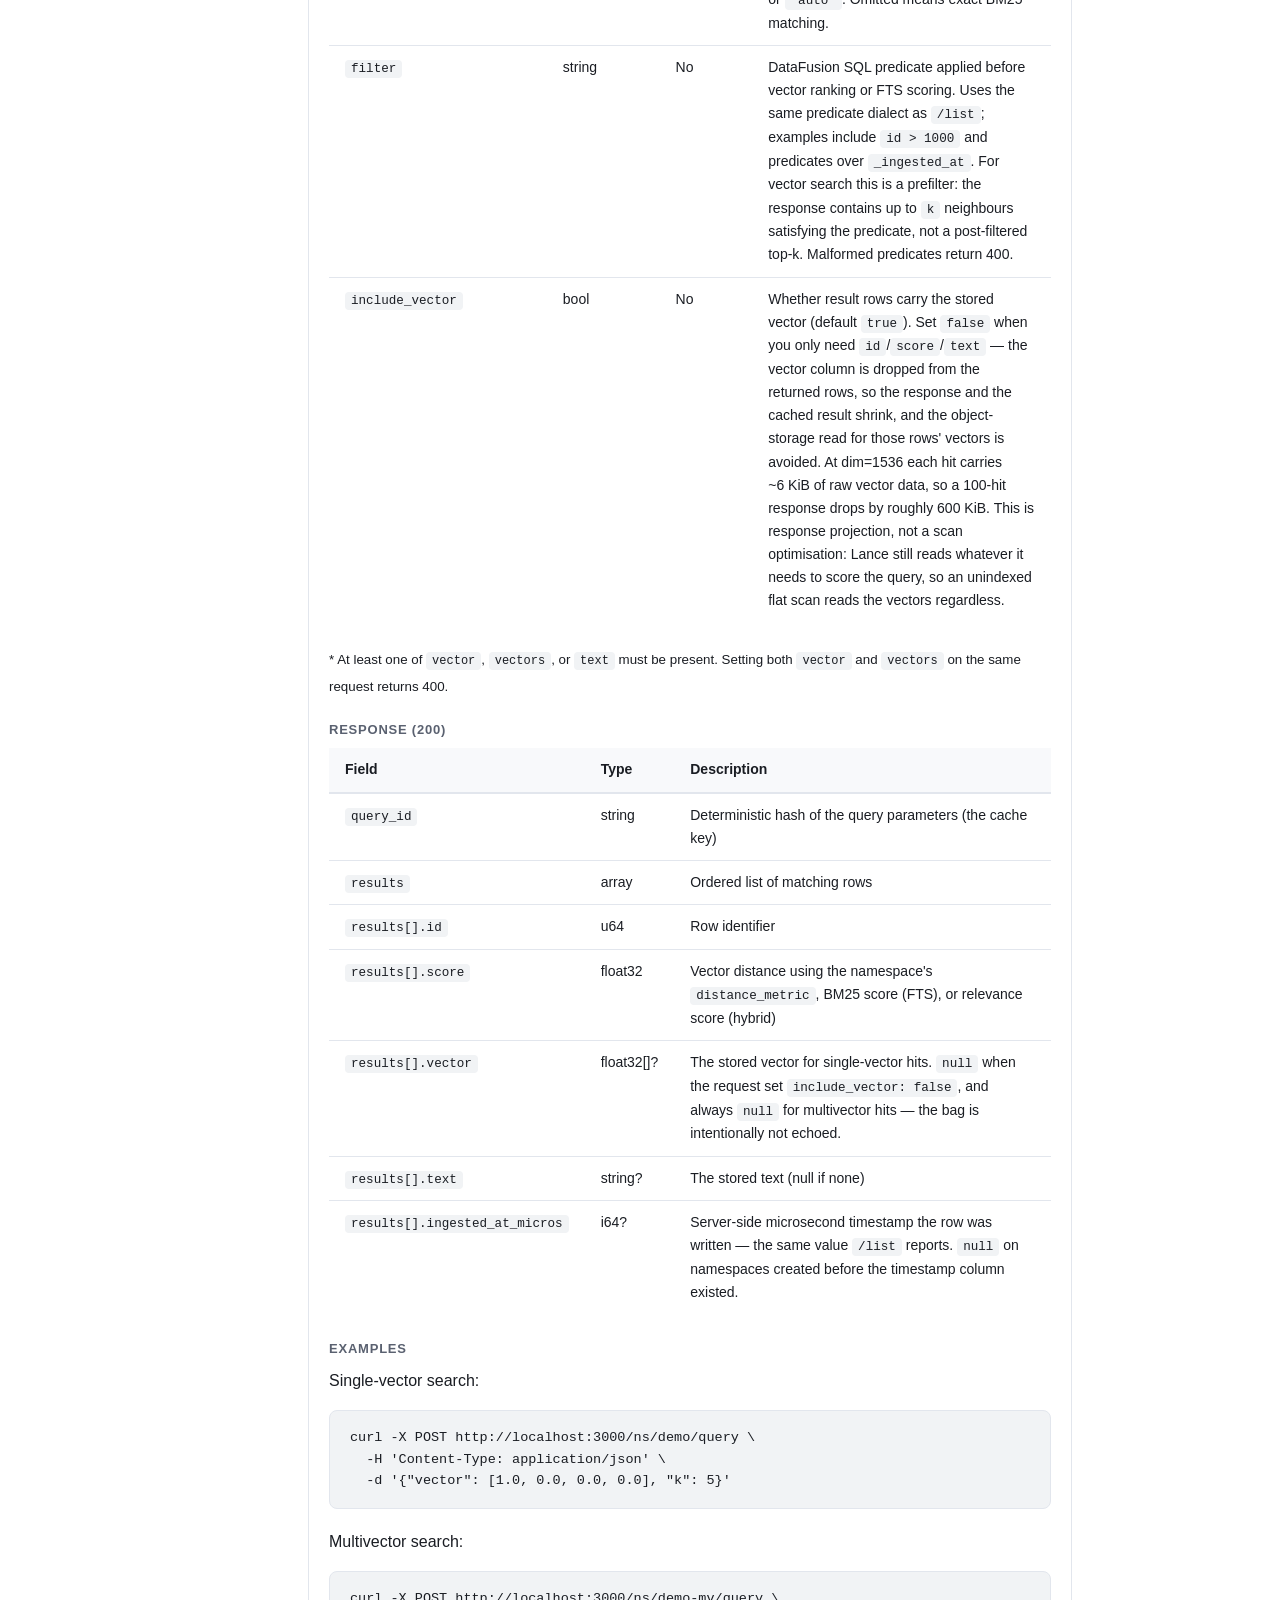
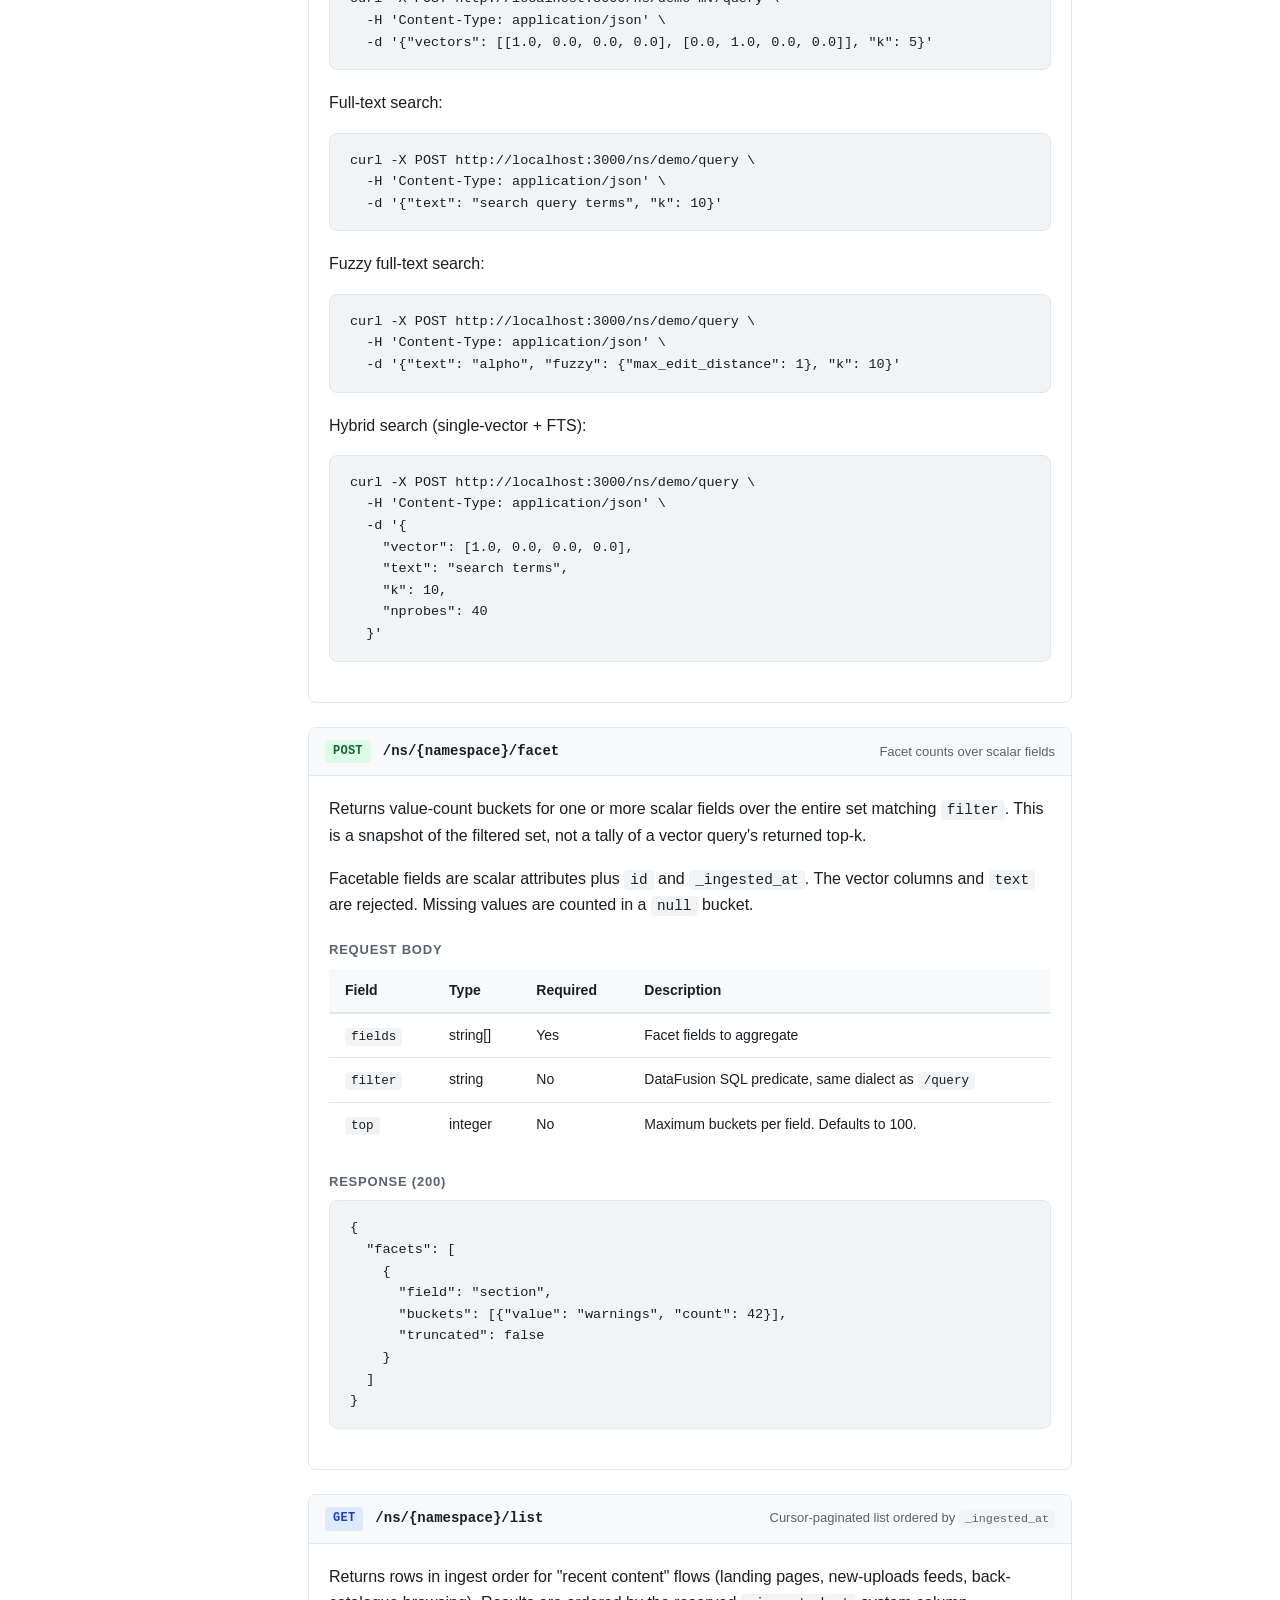
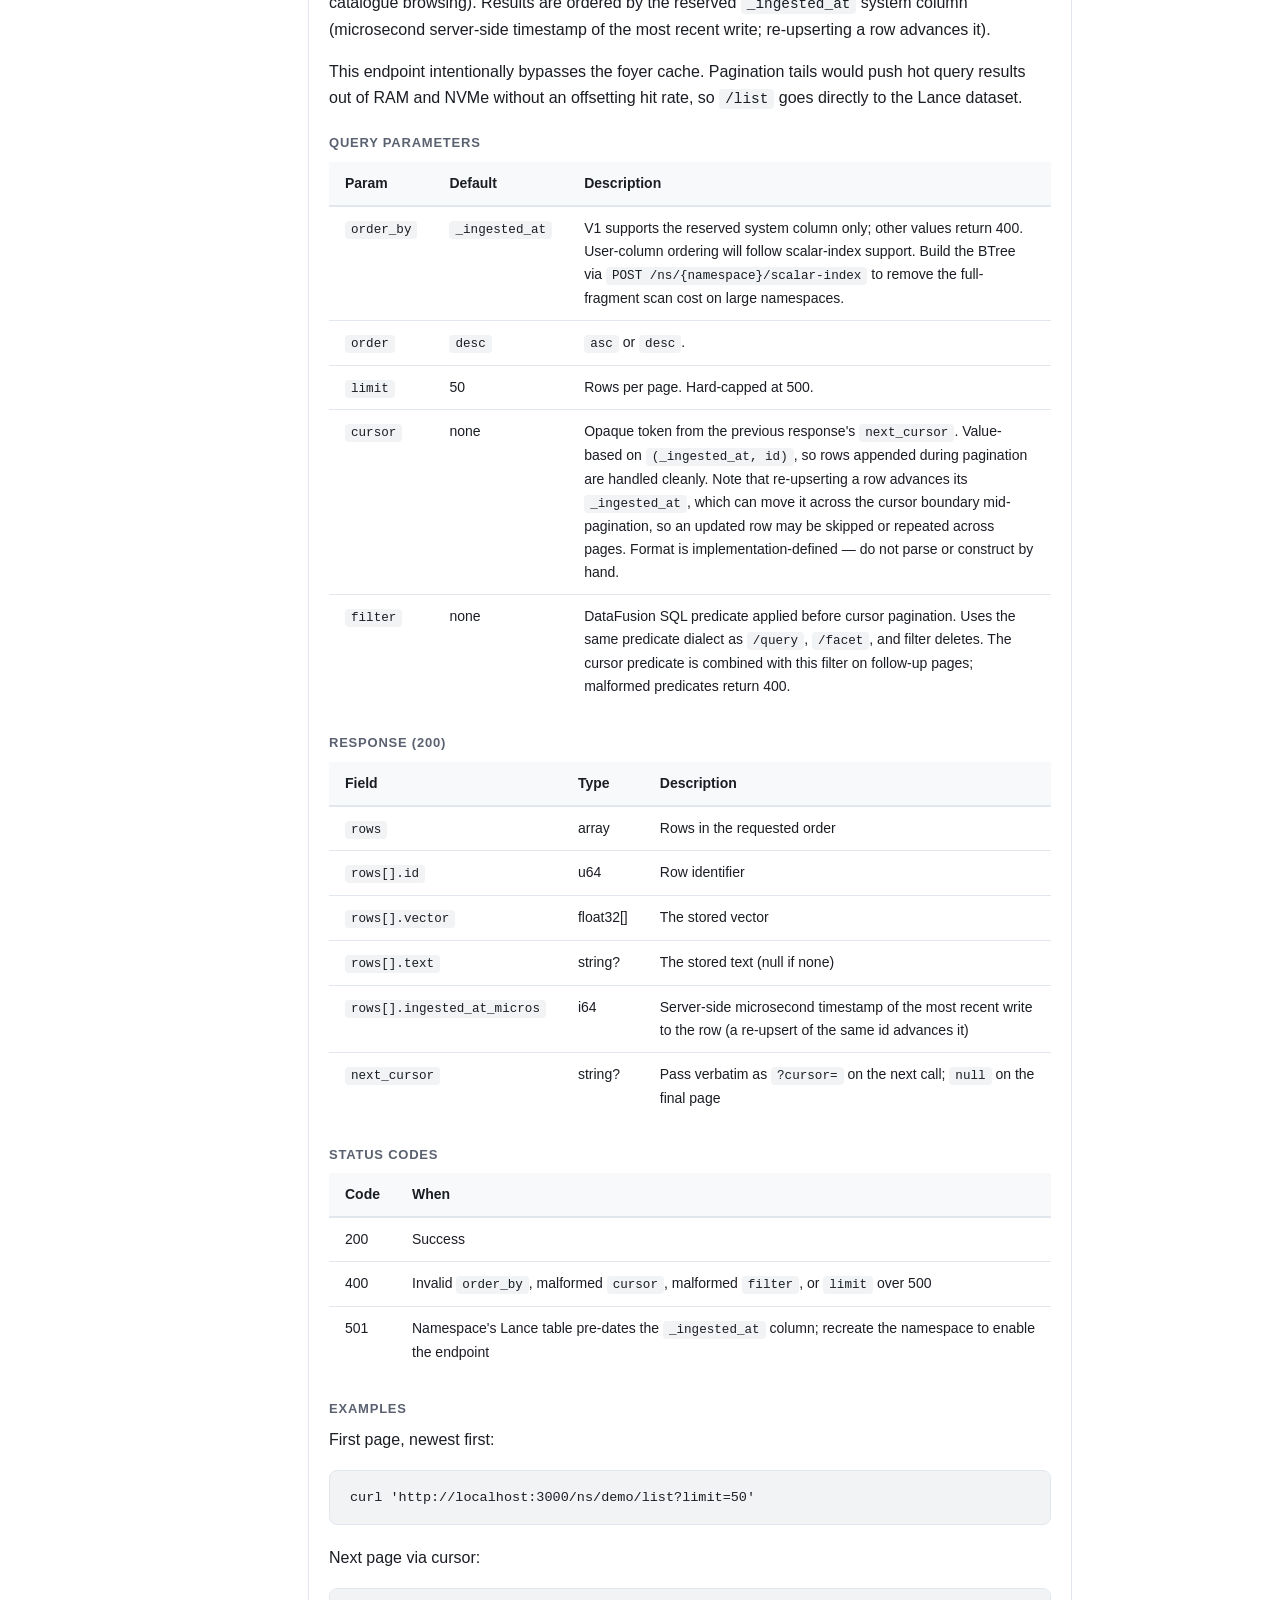
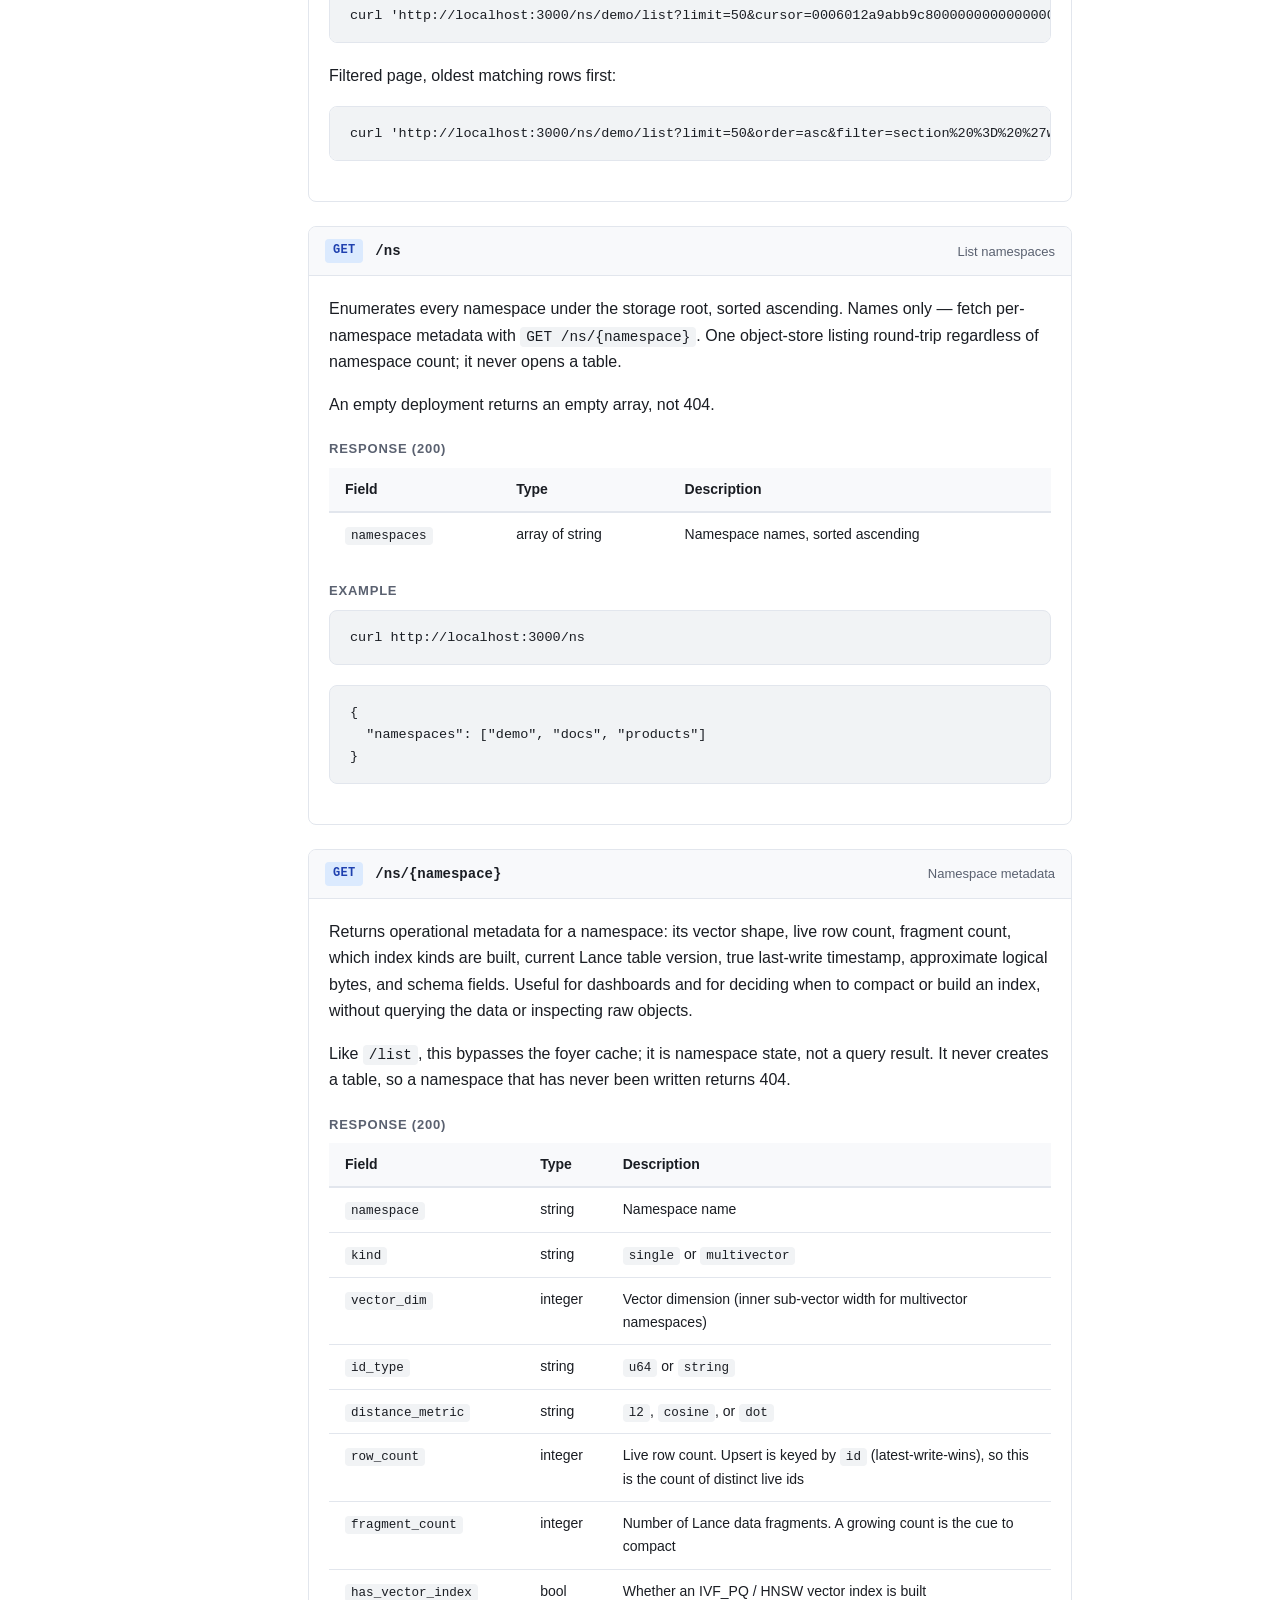
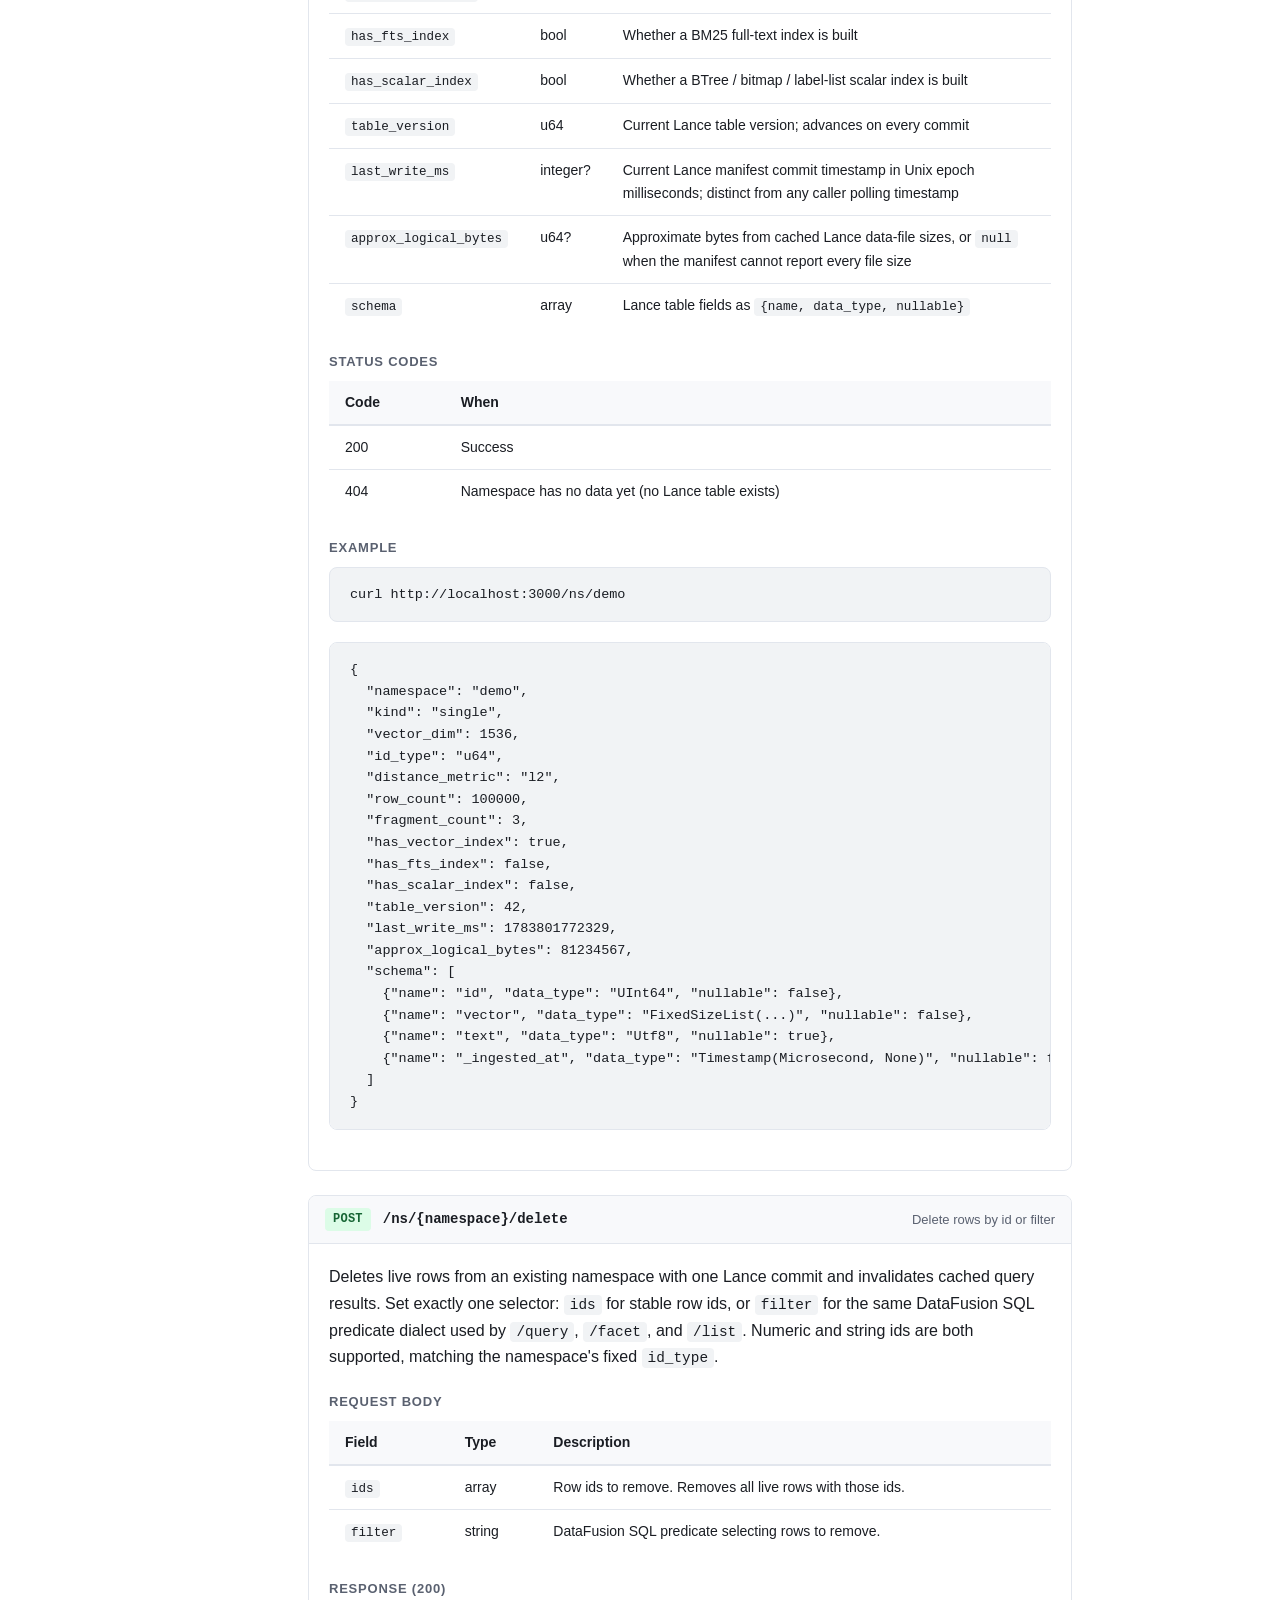
==== commit dc039b2c: "Make UTC session semantics explicit and test pinned snapshots" ====
--- a/docs/api.html
+++ b/docs/api.html
@@ -93,6 +93,24 @@
       </div>
     </div>
 
+    <div class="endpoint">
+      <div class="endpoint-header"><span class="method post">POST</span><span class="endpoint-path">/aggregate</span></div>
+      <div class="endpoint-body">
+        <p>Bounded read-only SQL over native Lance/DataFusion providers. Bind 1–8 namespace aliases in <code>tables</code>; supply <code>sql</code>, <code>max_rows</code> (1–10000), <code>max_bytes</code> (1–8388608), and <code>timeout_ms</code> (1–60000). DDL, writes, external tables and multiple statements are refused. Exceeding a budget returns 400 without partial totals.</p>
+        <p>The response includes bounded <code>rows</code>, Lance <code>snapshots</code>, optimized <code>logical_plan</code>, actual <code>physical_plan</code> with execution metrics, elapsed time and result bytes. Set <code>explain_only:true</code> to plan without scanning. Optional <code>versions</code> pins physical namespace versions; unavailable versions fail. Cross-table snapshots are not atomic. Scalar decimal outputs are exact strings.</p>
+        <pre><code>{"tables":{"rows":"demo"},"sql":"SELECT count(*) AS n FROM rows","max_rows":1,"max_bytes":4096,"timeout_ms":10000}</code></pre>
+        <p>Latest-state selection must precede mutable filters. Separate financial reductions from prompt UNNEST. For IANA heatmaps the engine session is UTC; convert epoch milliseconds to an explicitly UTC-aware timestamp before AT TIME ZONE.</p>
+      </div>
+    </div>
+    <div class="endpoint">
+      <div class="endpoint-header"><span class="method post">GET / POST</span><span class="endpoint-path">/ns/{namespace}/schema</span></div>
+      <div class="endpoint-body">
+        <p>GET returns the persisted dimension, kind, typed ID, metric and attributes (404 if missing). POST creates an empty namespace or adds compatible typed attributes (204). Existing types and the vector profile are immutable. Types include int64, float64, boolean, utf8 and string_list/int64_list/float64_list.</p>
+        <p>Declare the source vector profile before metadata-only first writes. New namespaces store omitted vectors as NULL. Upsert remains full replacement; callers must supply all retained attributes. Legacy non-nullable vector schemas refuse metadata-only writes. Vector storage does not establish source-version identity or CDC completion.</p>
+        <pre><code>{"dim":1536,"kind":"single","id_type":"string","distance_metric":"cosine","attributes":{"prompt_ts":"int64_list","cost":"float64"}}</code></pre>
+      </div>
+    </div>
+
     <!-- POST /ns/{ns}/upsert -->
     <div class="endpoint">
       <div class="endpoint-header" aria-expanded="true">
@@ -126,7 +144,7 @@
             <tr><td><code>rows[].vector</code></td><td>float32[]</td><td>One of</td><td>Single dense vector (single-vector namespaces). Length must match the namespace dimension.</td></tr>
             <tr><td><code>rows[].vectors</code></td><td>float32[][]</td><td>One of</td><td>Bag of equal-length sub-vectors (multivector namespaces). Each inner vector must match the namespace's inner sub-vector dimension; outer list length is the per-row sub-vector count.</td></tr>
             <tr><td><code>rows[].text</code></td><td>string</td><td>No</td><td>Text payload for full-text search</td></tr>
-            <tr><td><code>rows[].attributes</code></td><td>object</td><td>No</td><td>User scalar attributes for filters and facets. Values may be string, integer, float, boolean, or null. Names must be SQL-friendly identifiers and cannot use reserved/system column names.</td></tr>
+            <tr><td><code>rows[].attributes</code></td><td>object</td><td>No</td><td>User attributes for filters and native aggregates. Values may be string, integer, float, boolean, a homogeneous list of strings/integers/floats, or null. Names must be SQL-friendly identifiers and cannot use reserved/system column names.</td></tr>
           </tbody>
         </table>
 
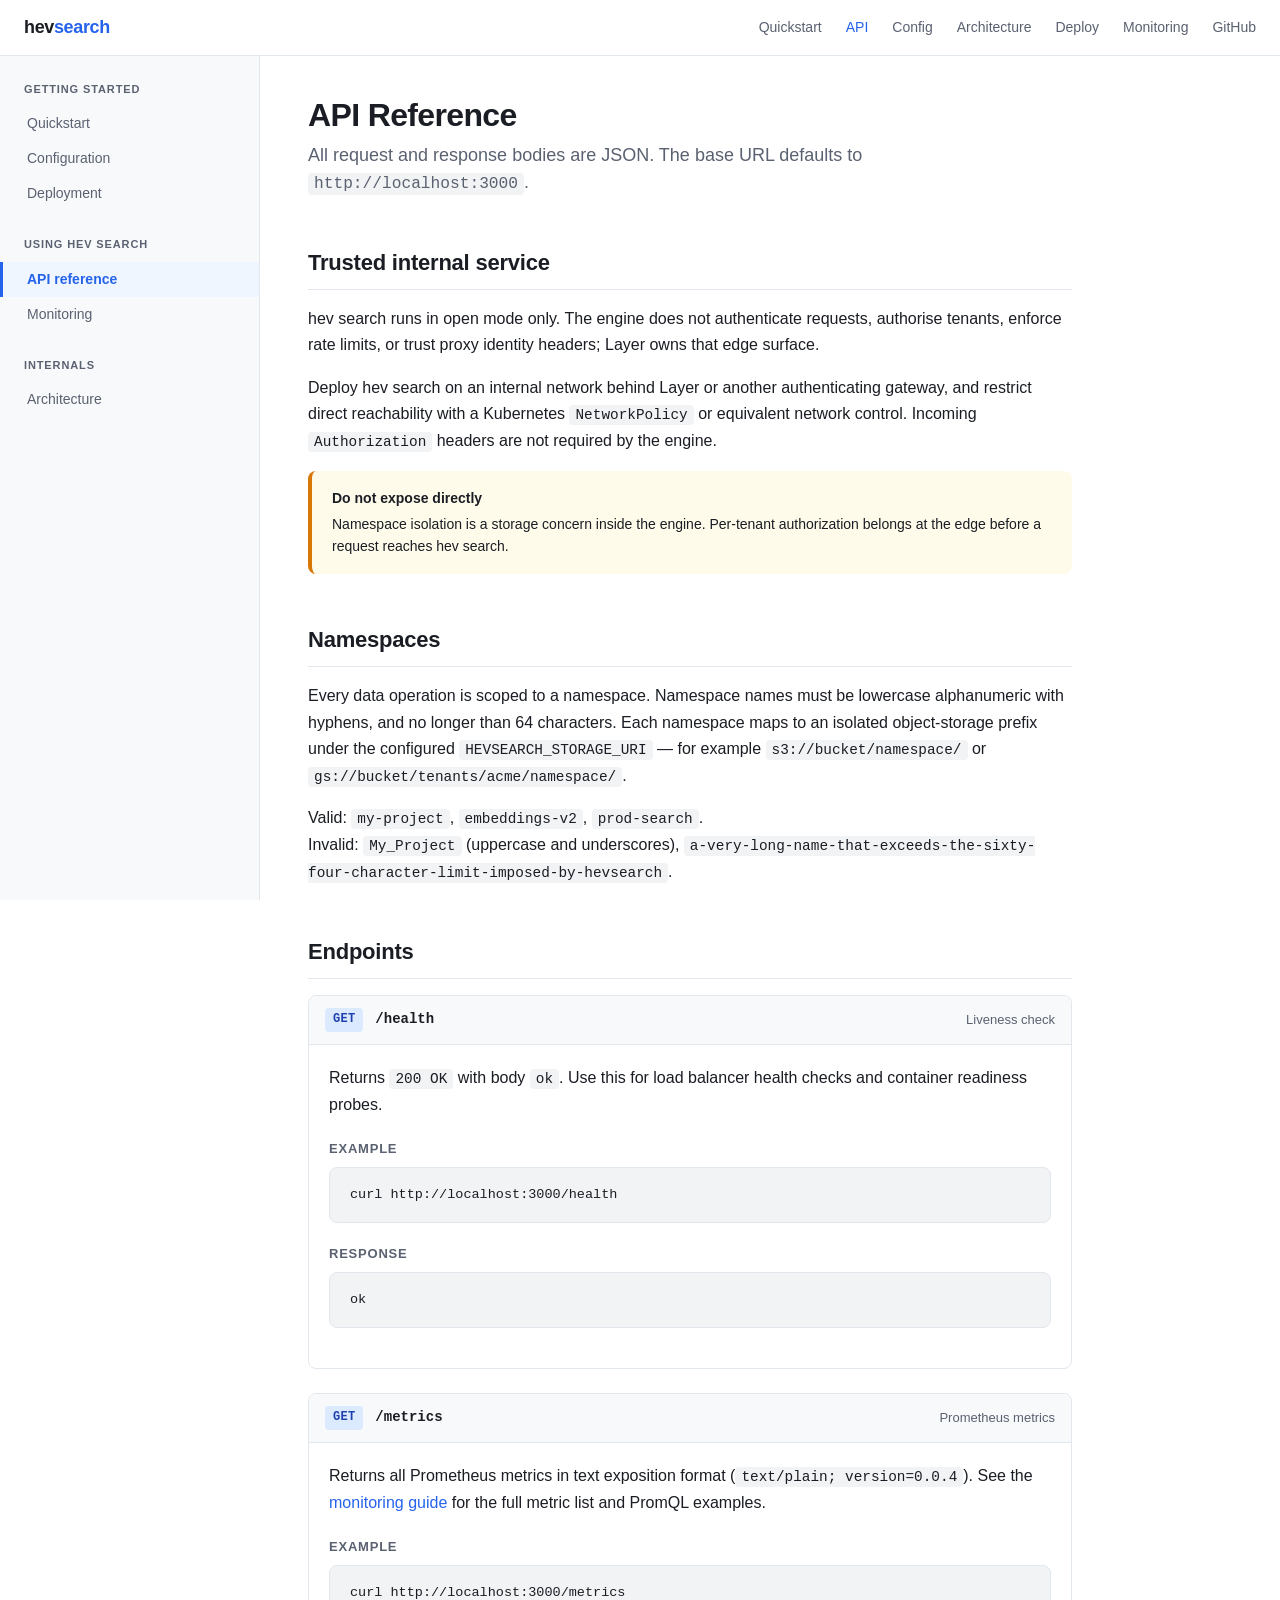
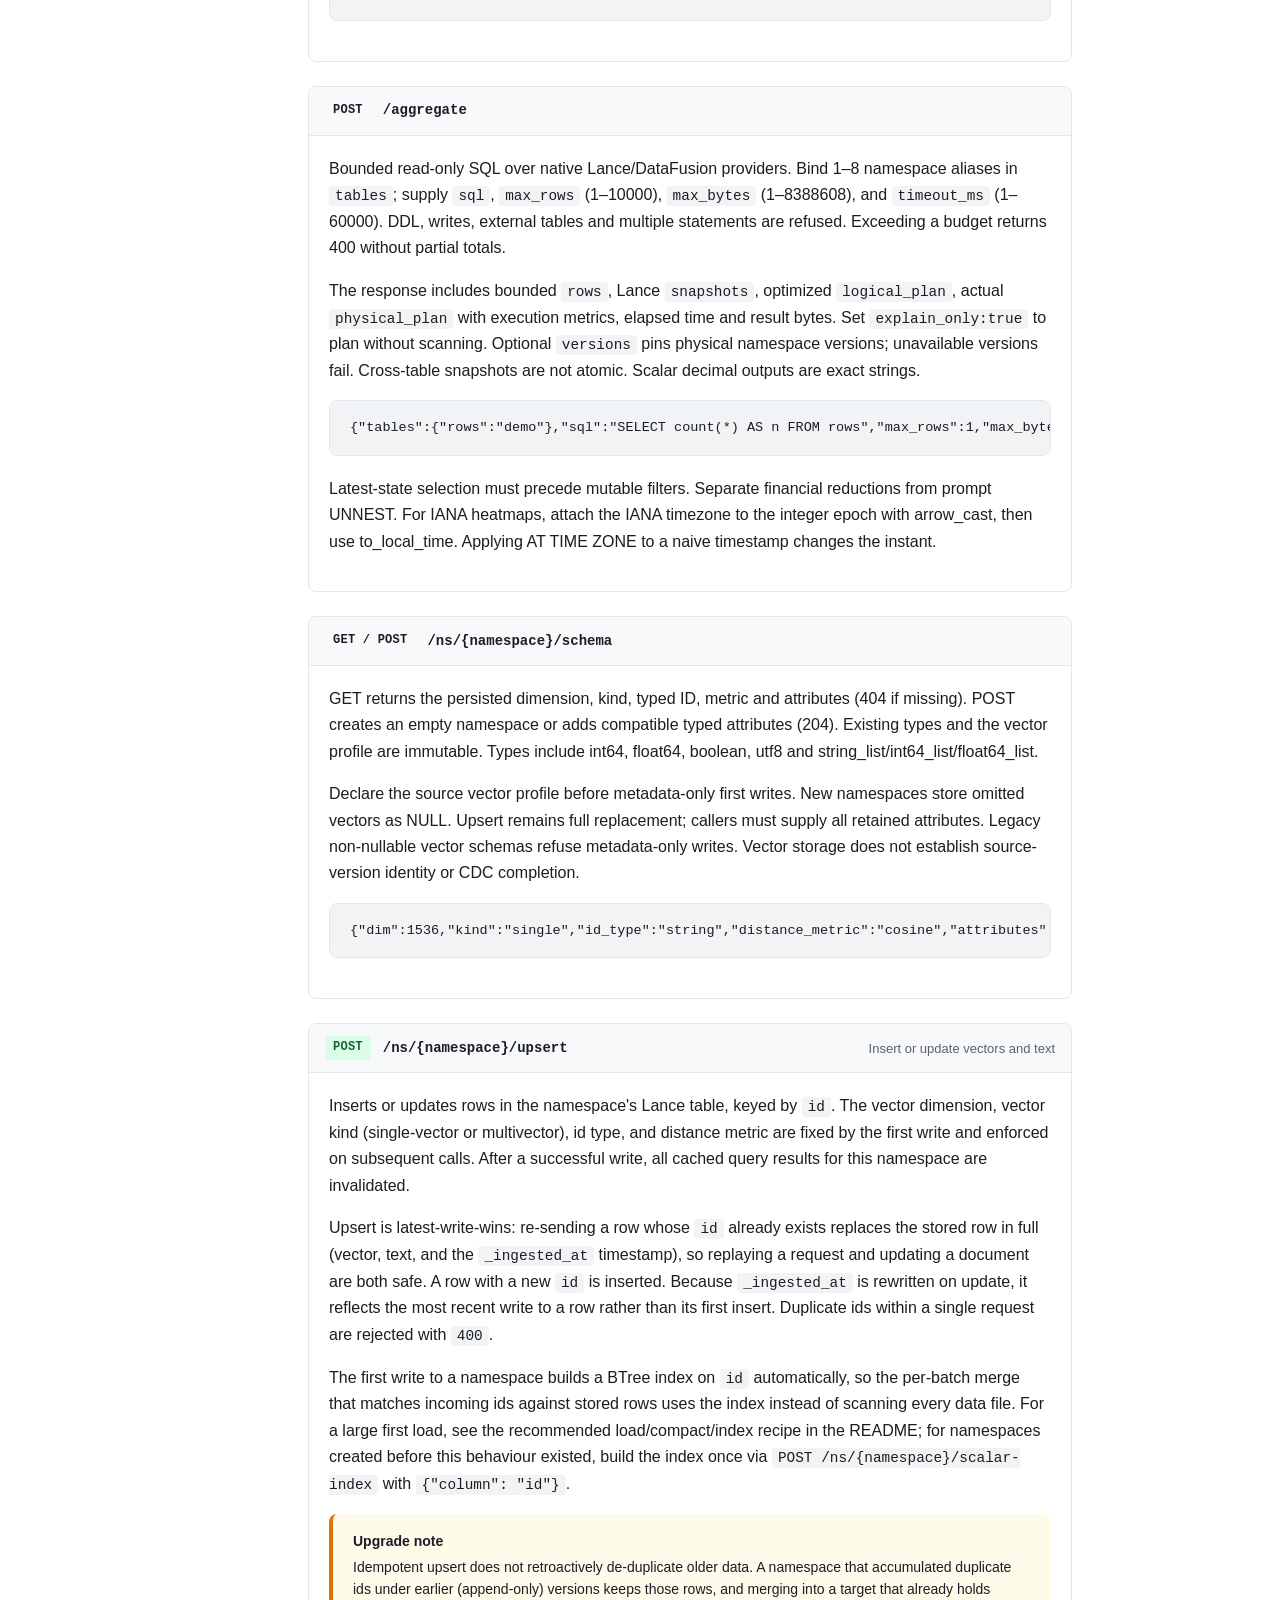
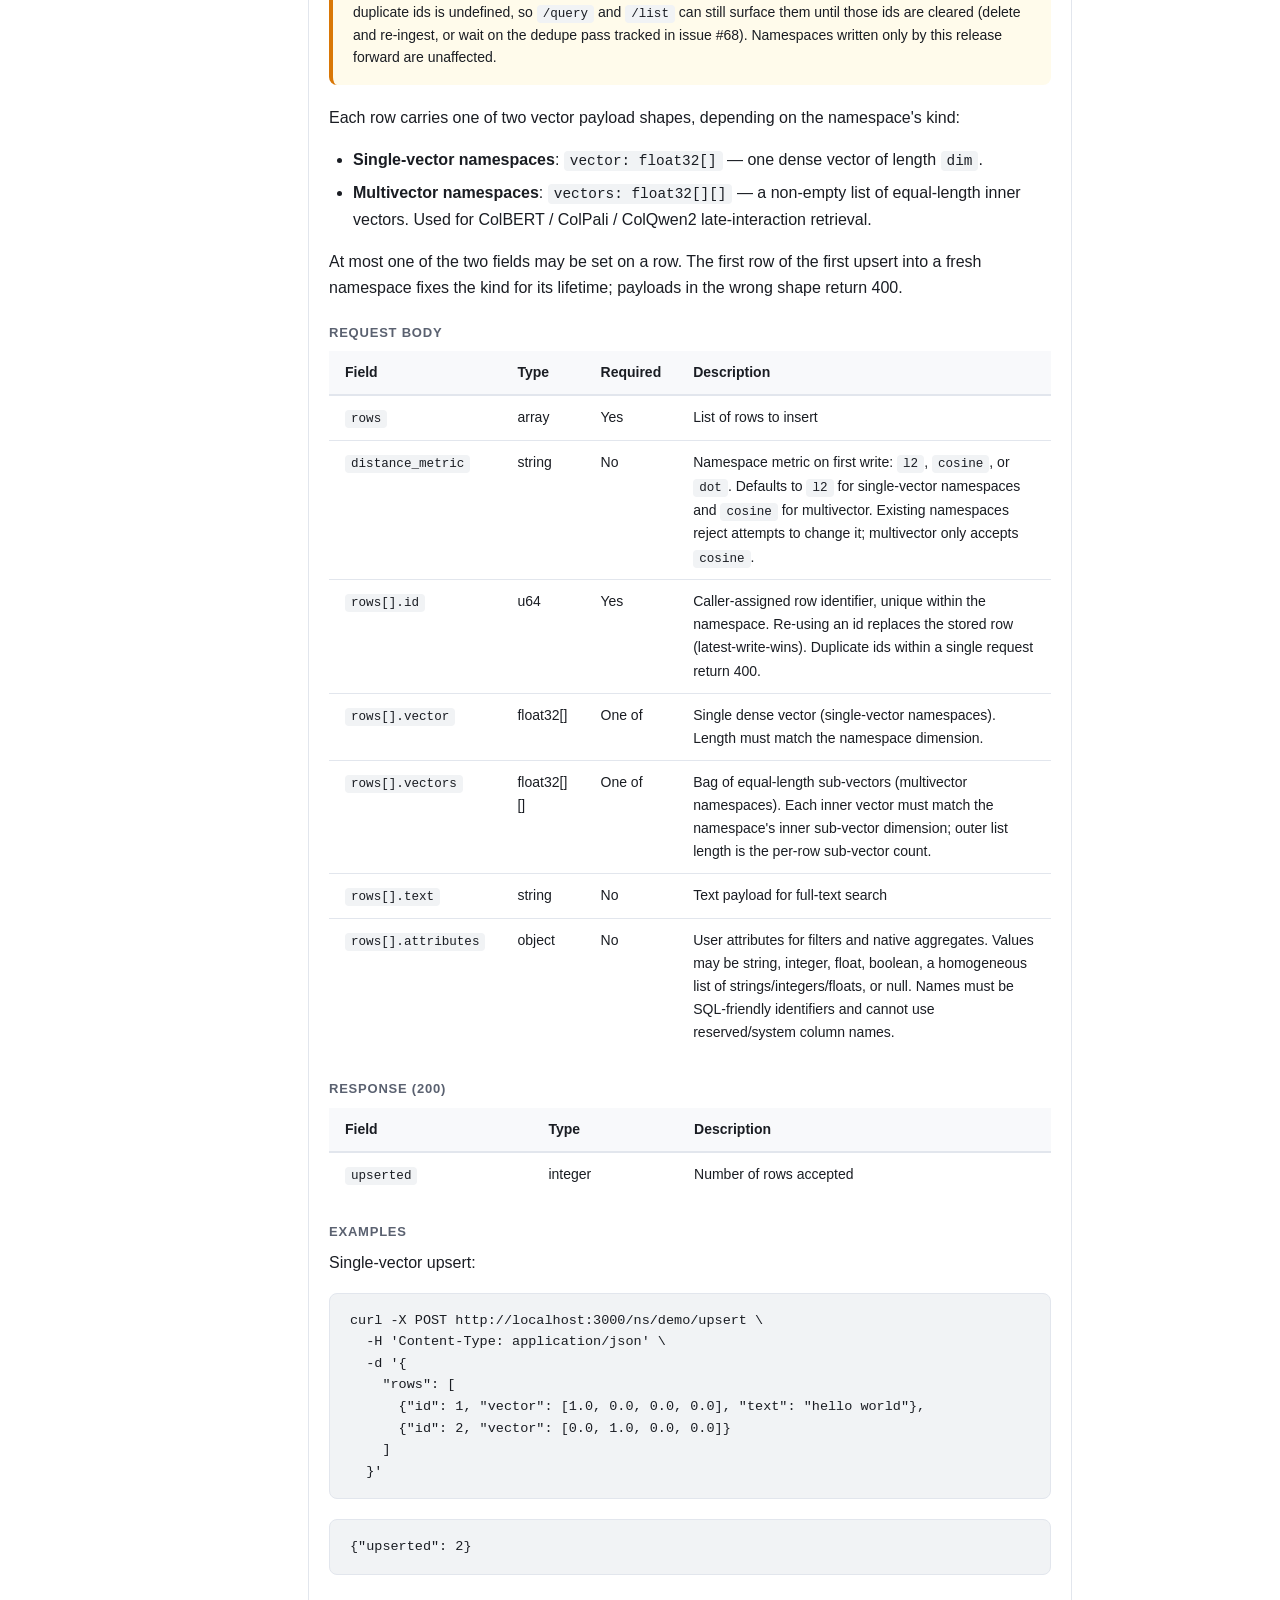
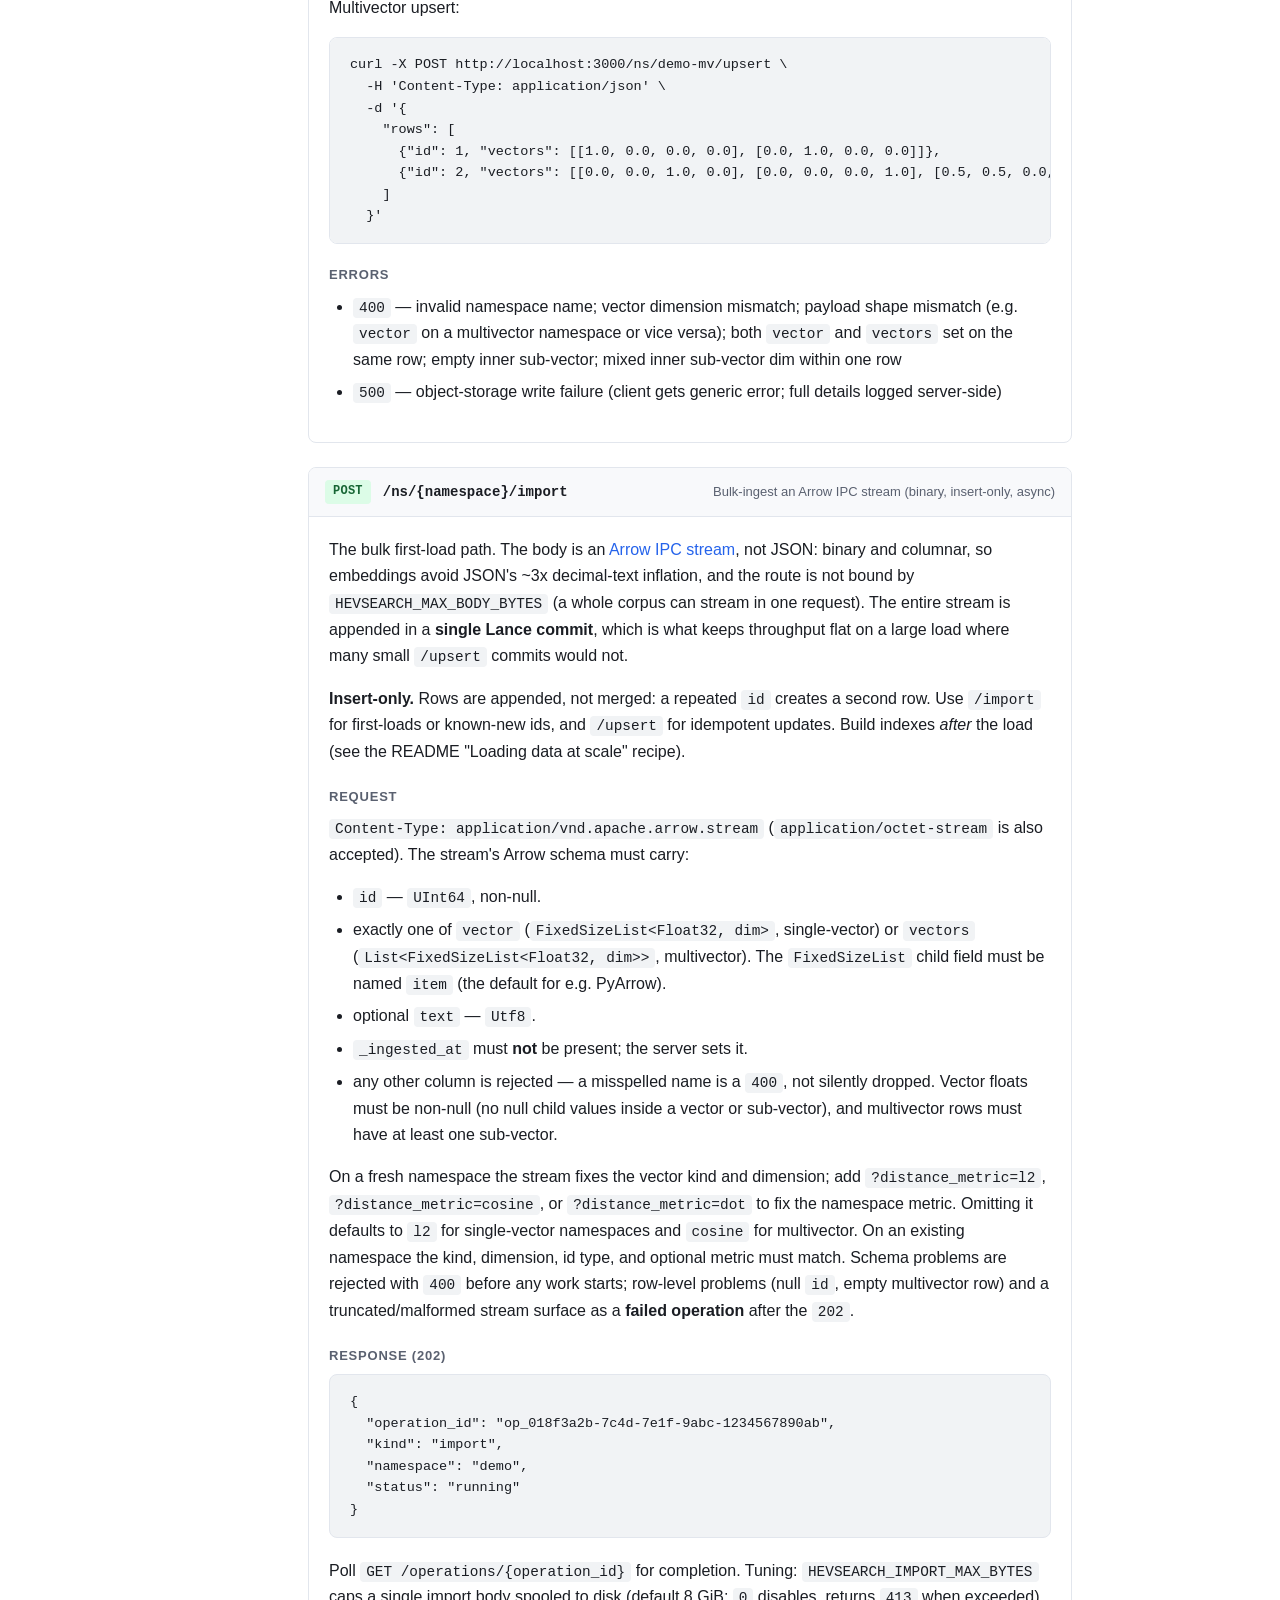
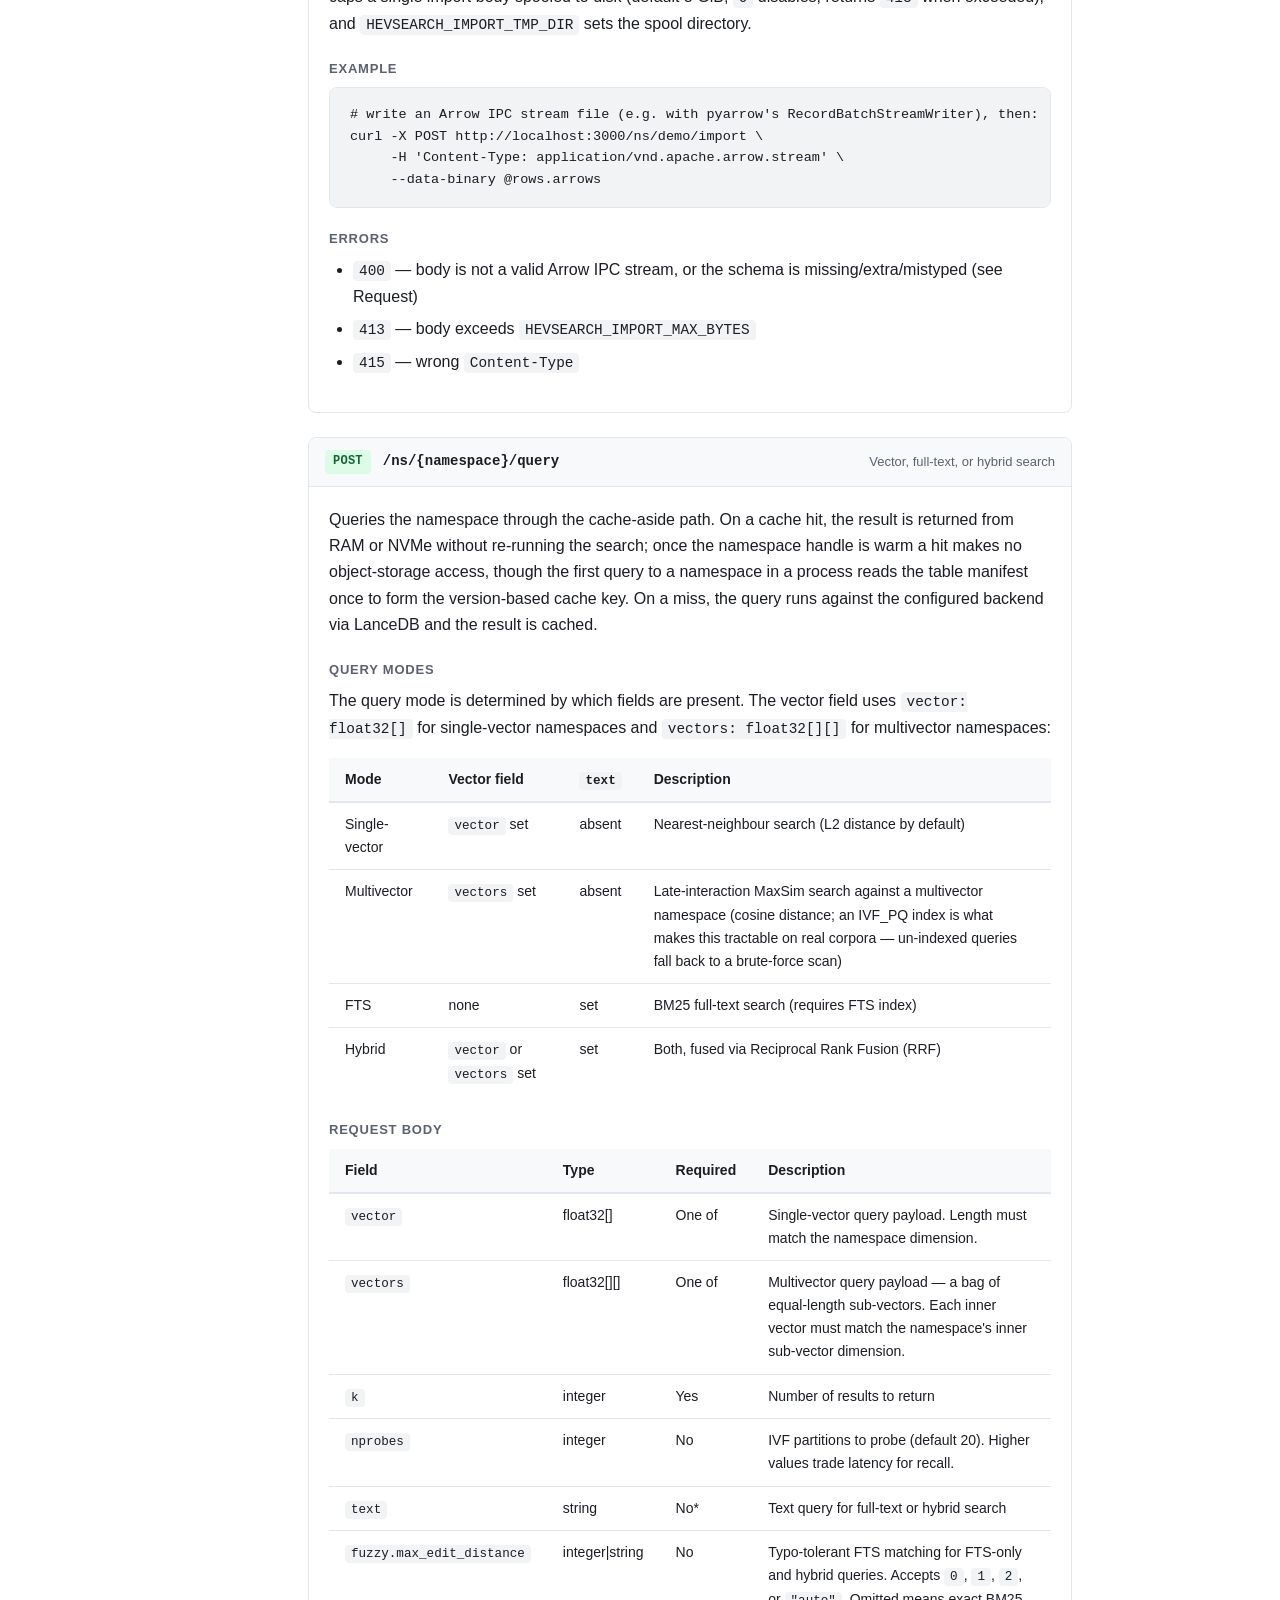
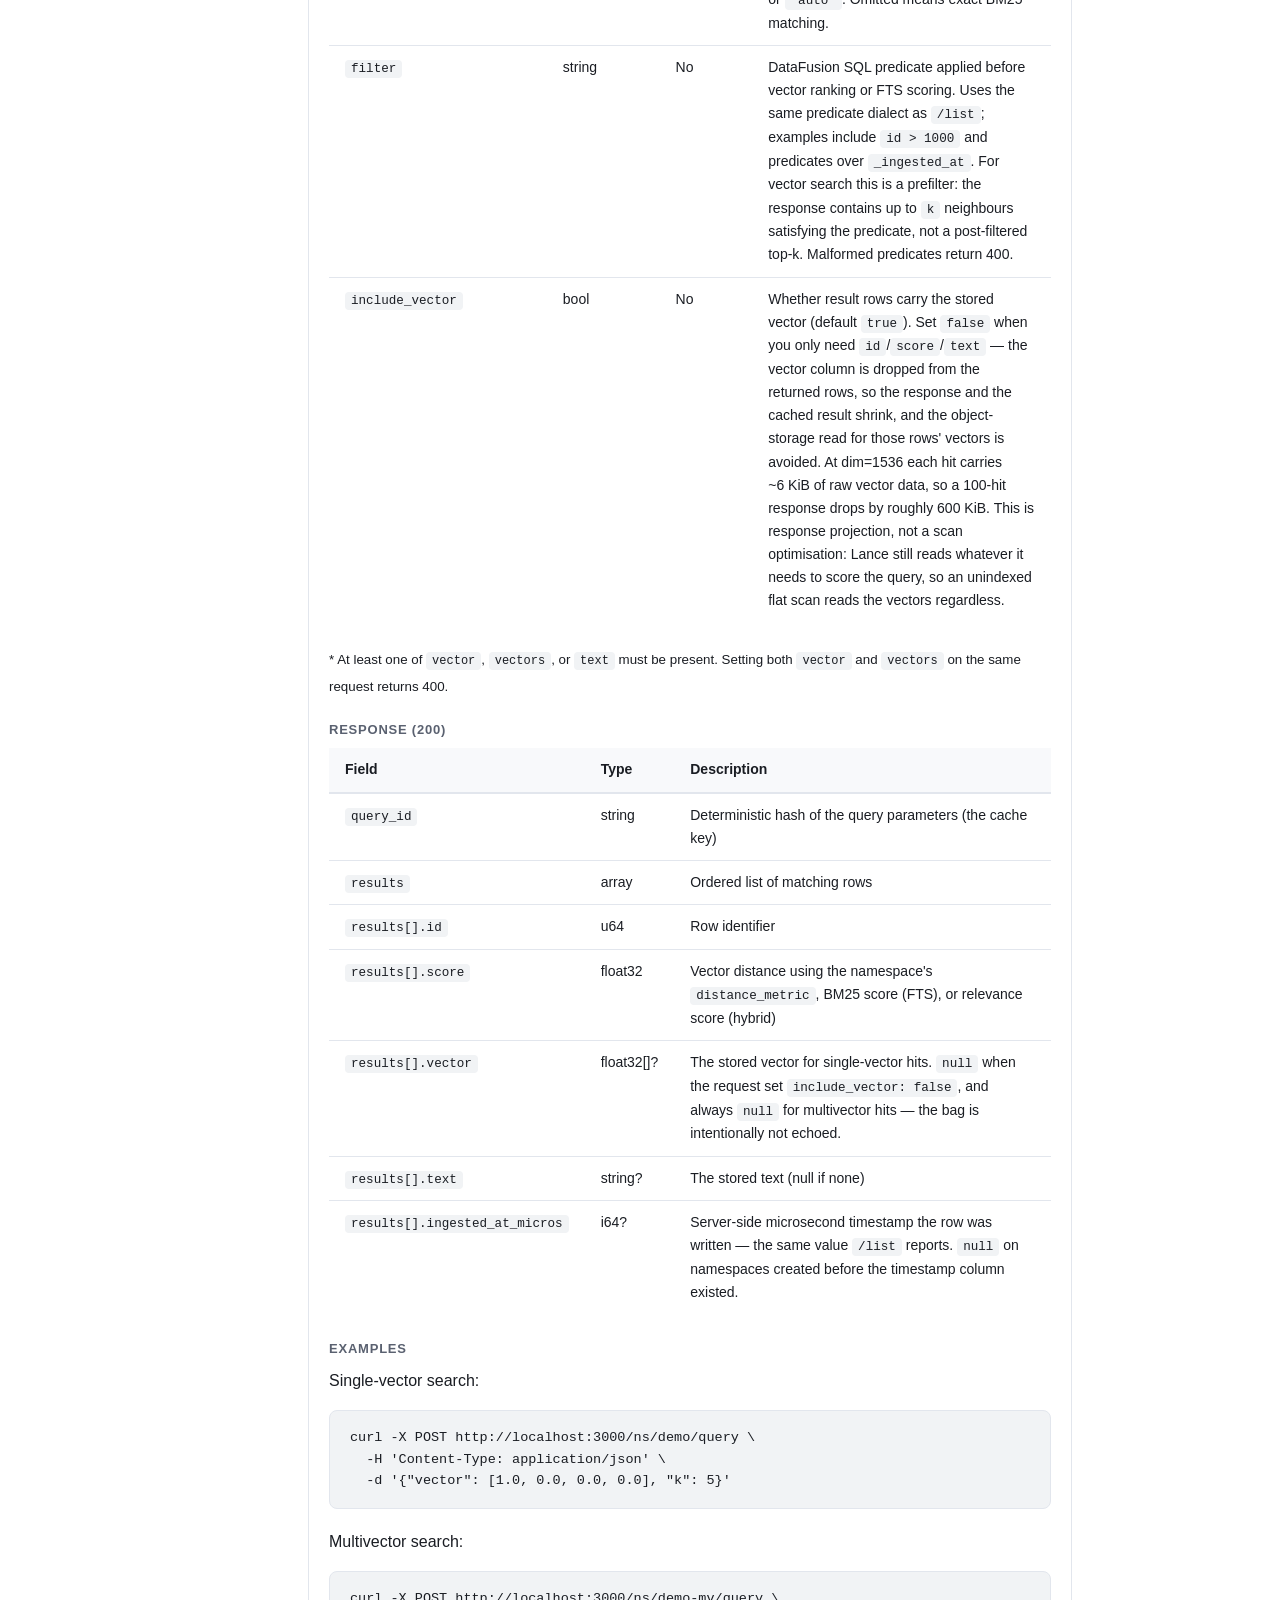
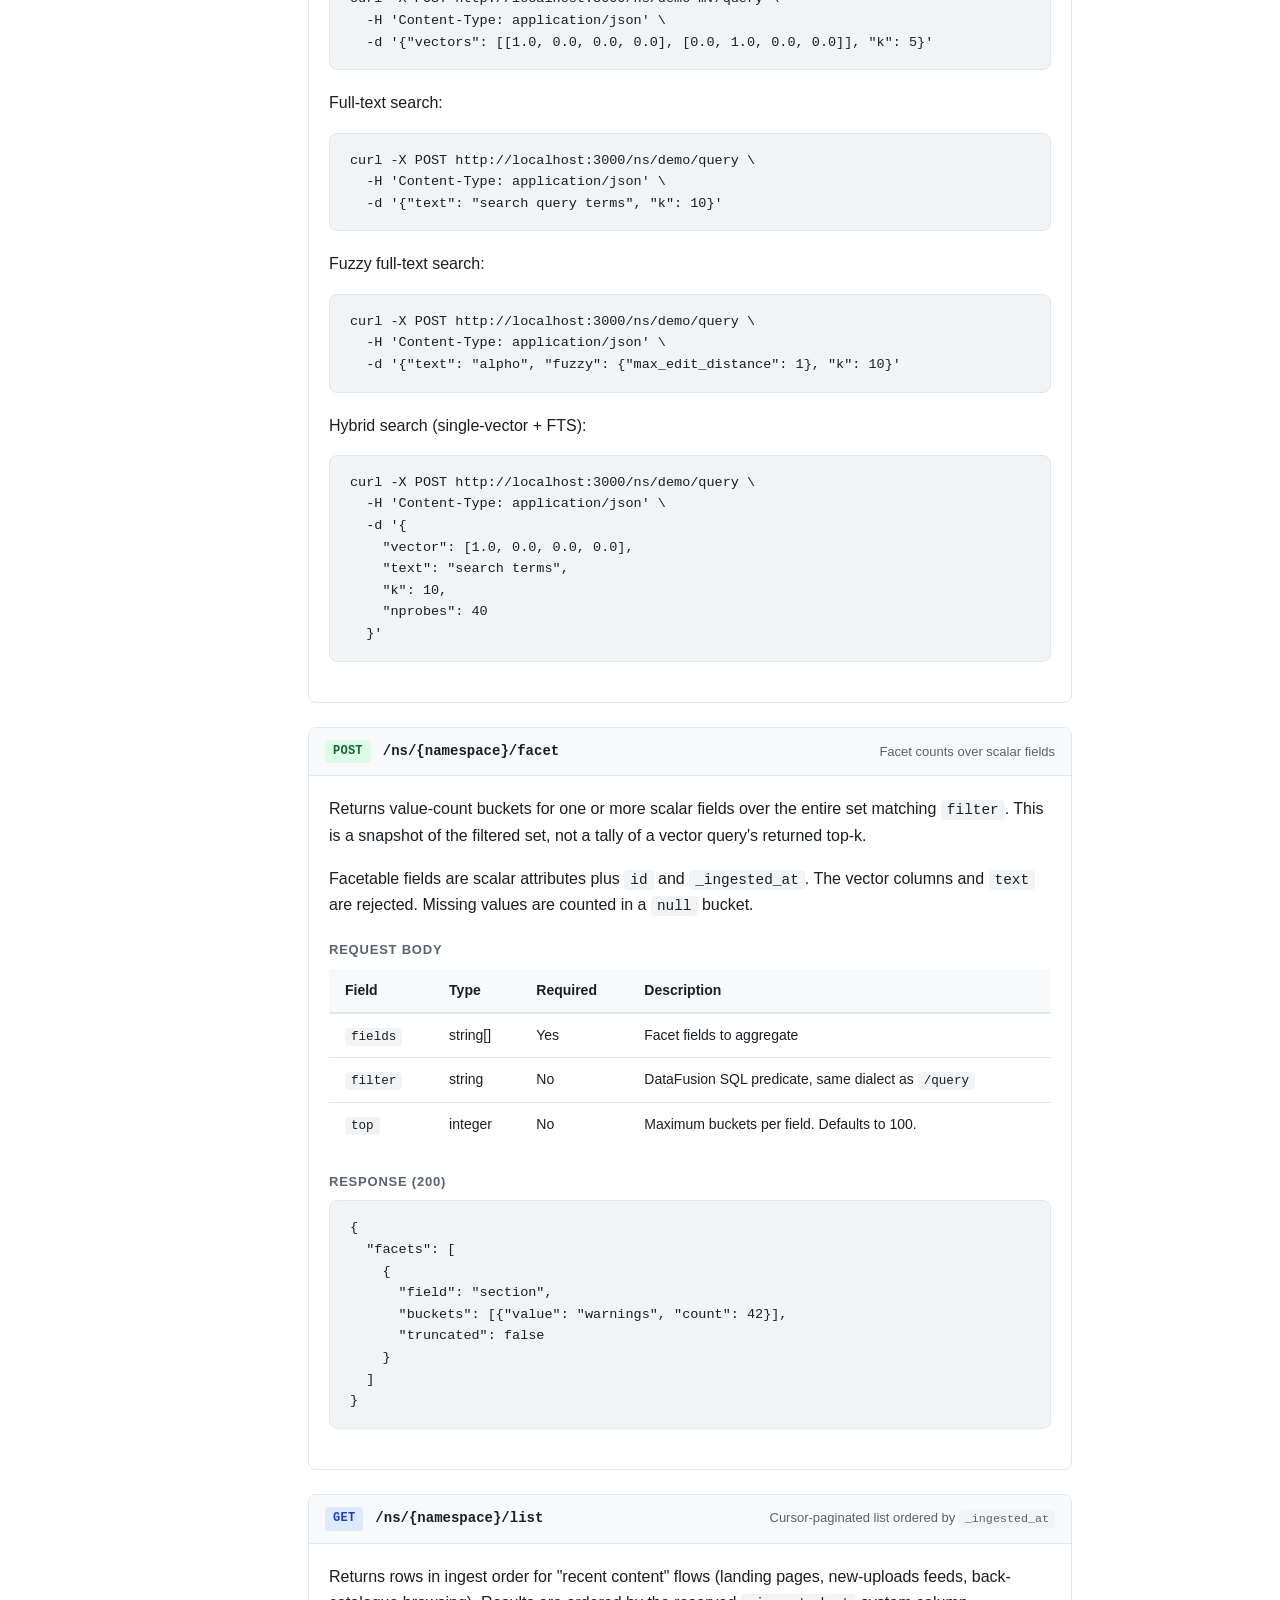
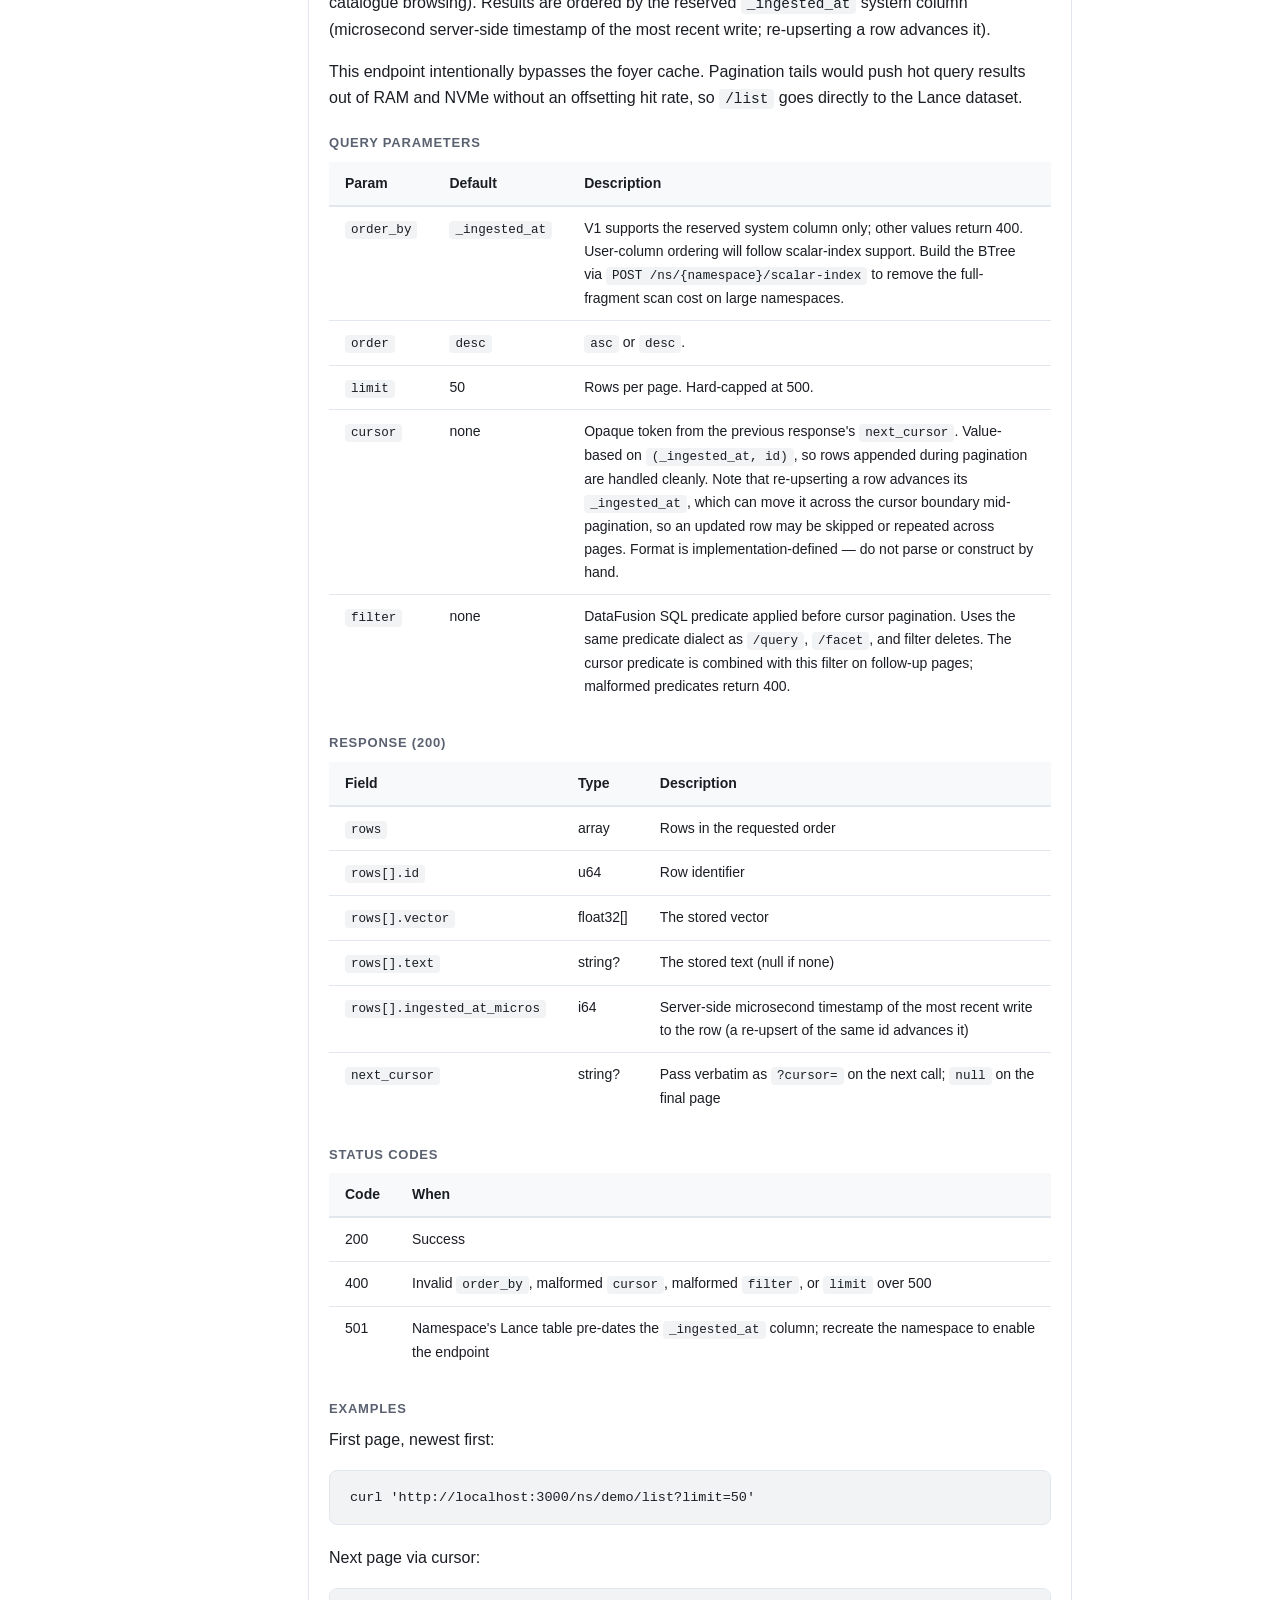
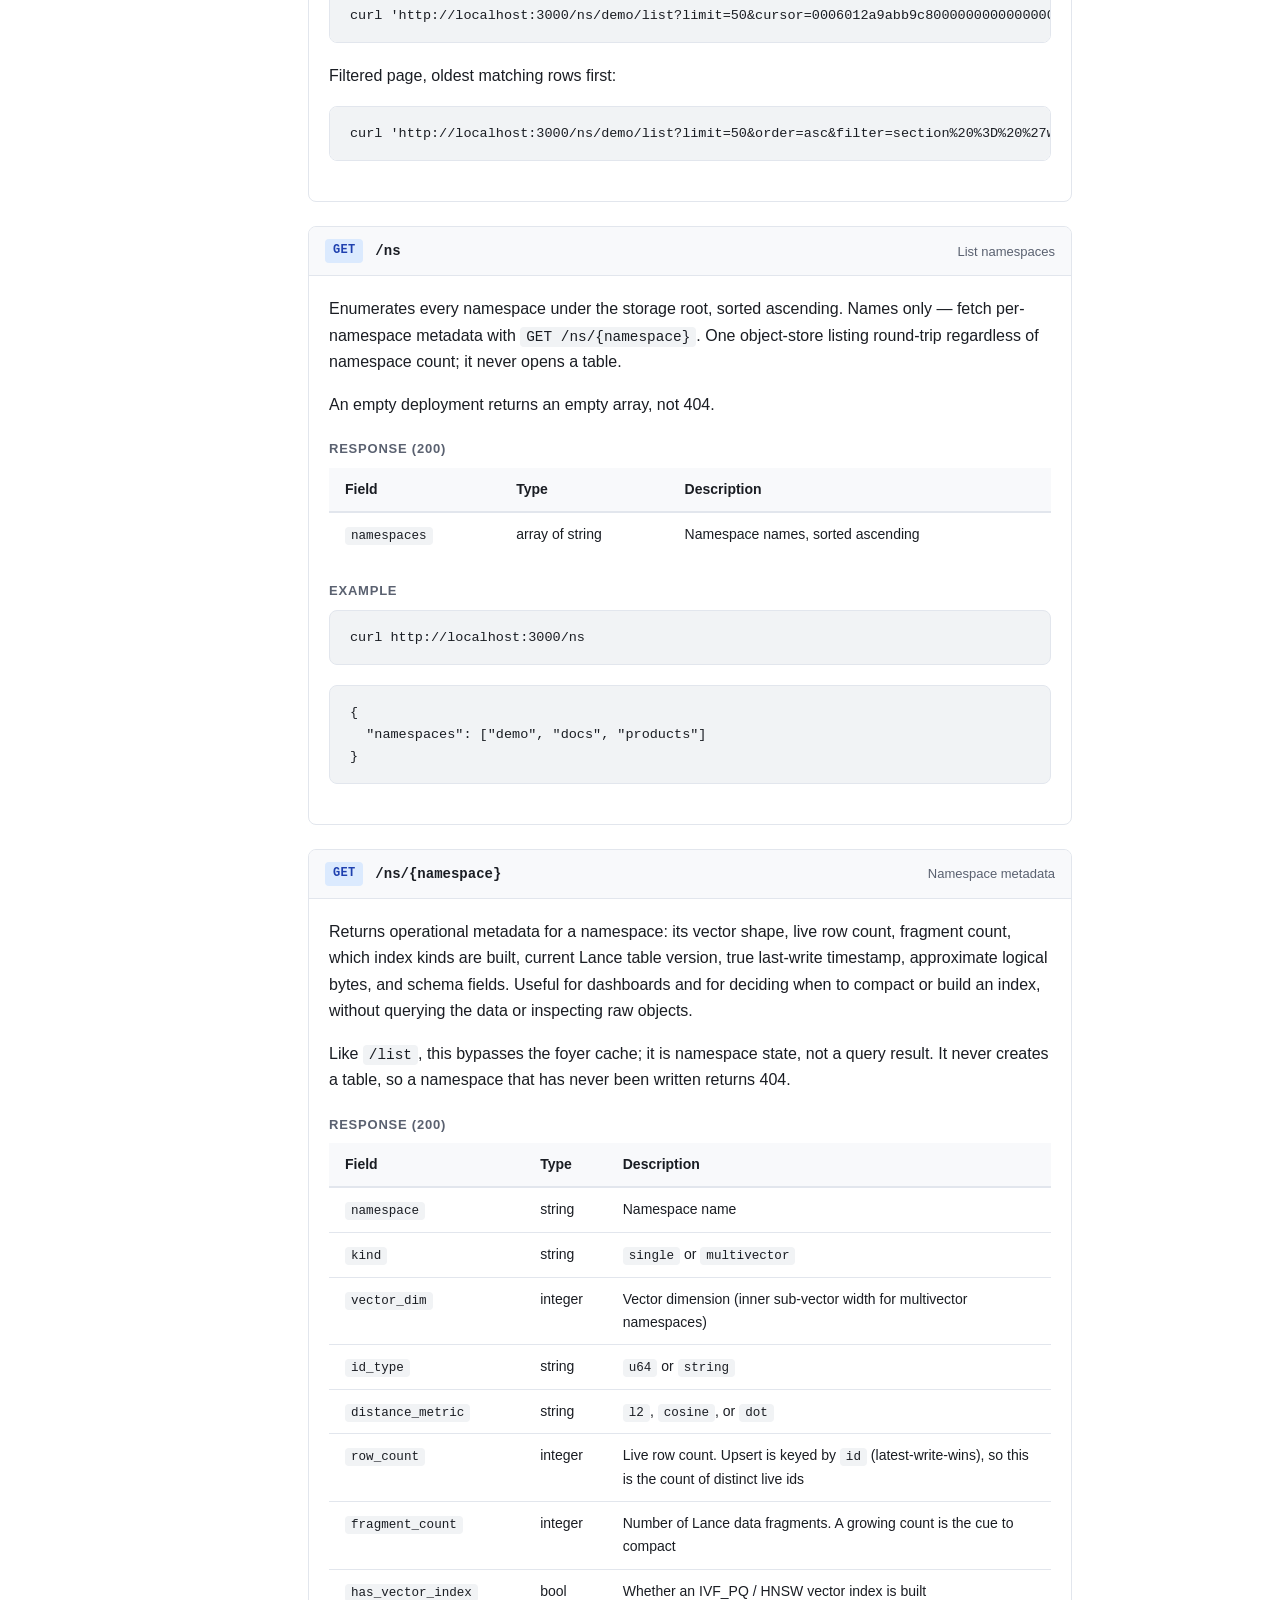
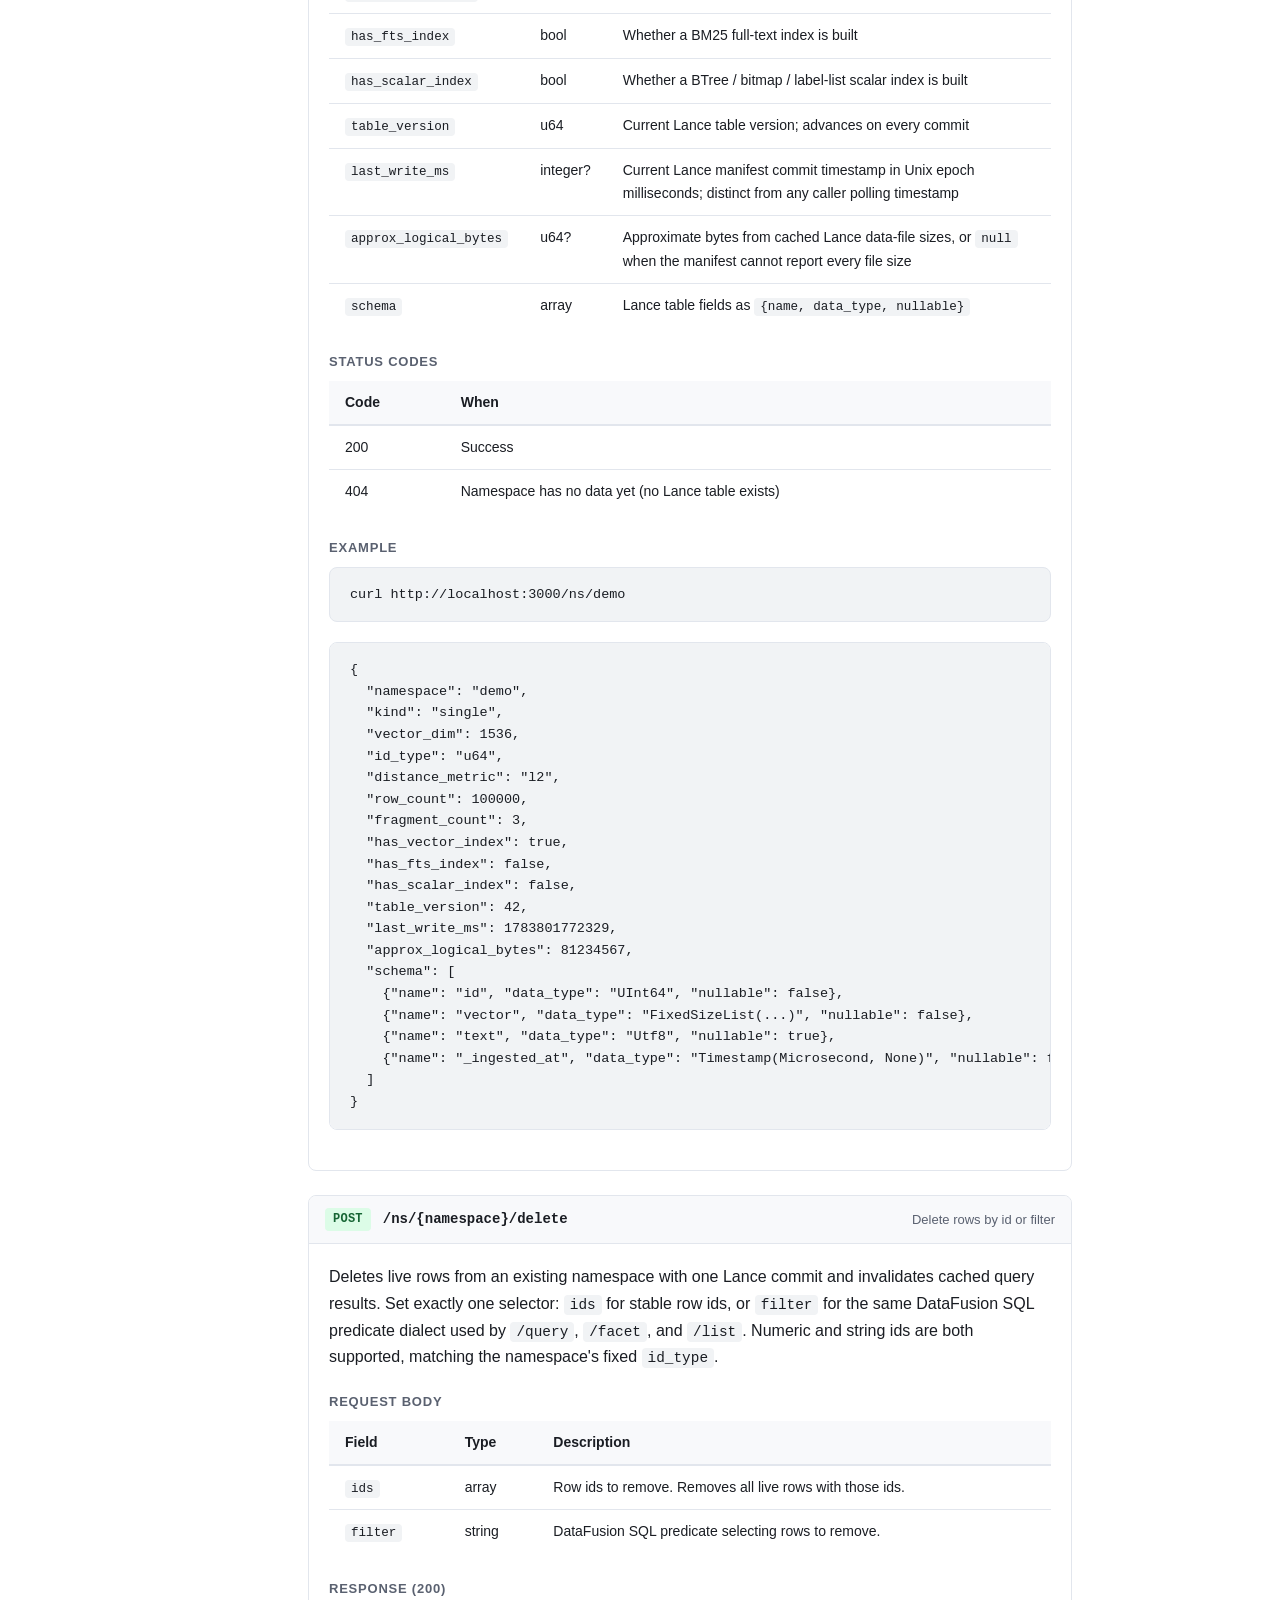
==== commit 800a1cec: "Enforce read-only opens and validate native timezone and resource limits" ====
--- a/docs/api.html
+++ b/docs/api.html
@@ -99,7 +99,7 @@
         <p>Bounded read-only SQL over native Lance/DataFusion providers. Bind 1–8 namespace aliases in <code>tables</code>; supply <code>sql</code>, <code>max_rows</code> (1–10000), <code>max_bytes</code> (1–8388608), and <code>timeout_ms</code> (1–60000). DDL, writes, external tables and multiple statements are refused. Exceeding a budget returns 400 without partial totals.</p>
         <p>The response includes bounded <code>rows</code>, Lance <code>snapshots</code>, optimized <code>logical_plan</code>, actual <code>physical_plan</code> with execution metrics, elapsed time and result bytes. Set <code>explain_only:true</code> to plan without scanning. Optional <code>versions</code> pins physical namespace versions; unavailable versions fail. Cross-table snapshots are not atomic. Scalar decimal outputs are exact strings.</p>
         <pre><code>{"tables":{"rows":"demo"},"sql":"SELECT count(*) AS n FROM rows","max_rows":1,"max_bytes":4096,"timeout_ms":10000}</code></pre>
-        <p>Latest-state selection must precede mutable filters. Separate financial reductions from prompt UNNEST. For IANA heatmaps the engine session is UTC; convert epoch milliseconds to an explicitly UTC-aware timestamp before AT TIME ZONE.</p>
+        <p>Latest-state selection must precede mutable filters. Separate financial reductions from prompt UNNEST. For IANA heatmaps, attach the IANA timezone to the integer epoch with arrow_cast, then use to_local_time. Applying AT TIME ZONE to a naive timestamp changes the instant.</p>
       </div>
     </div>
     <div class="endpoint">
